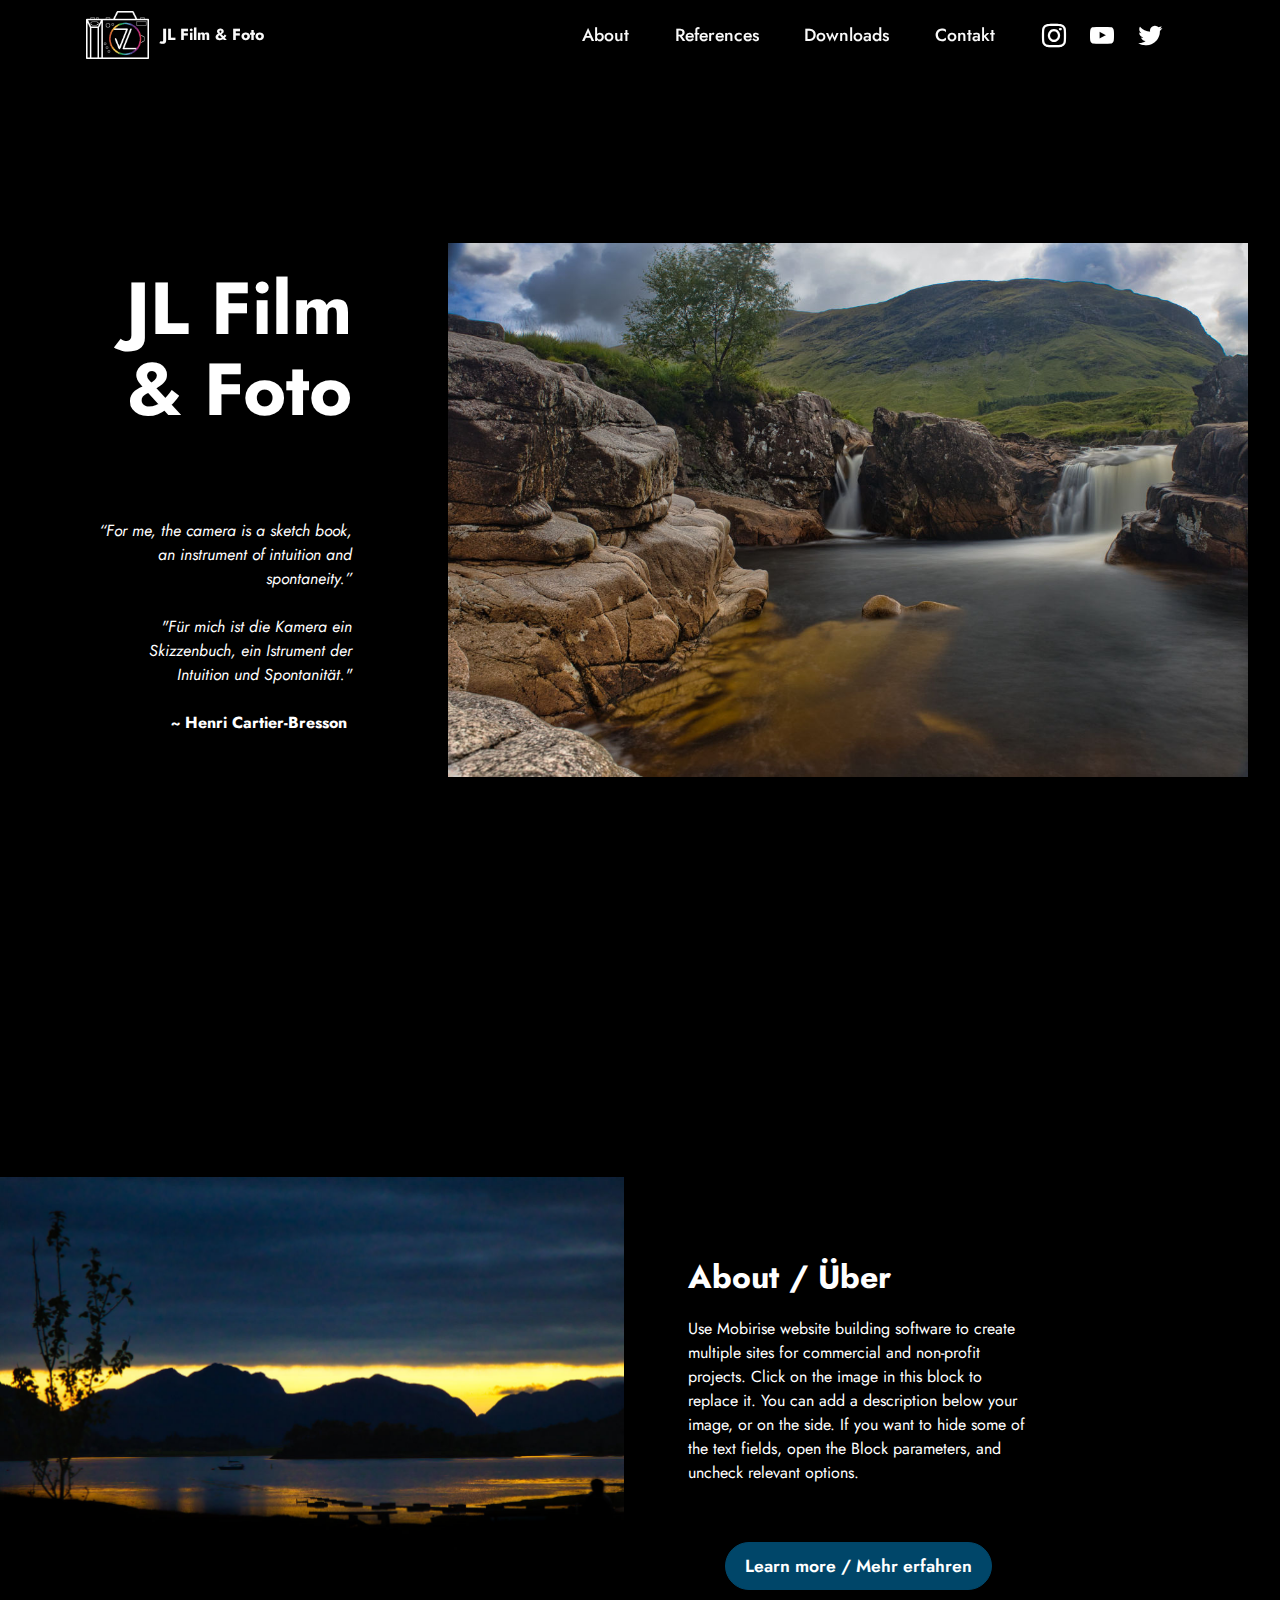
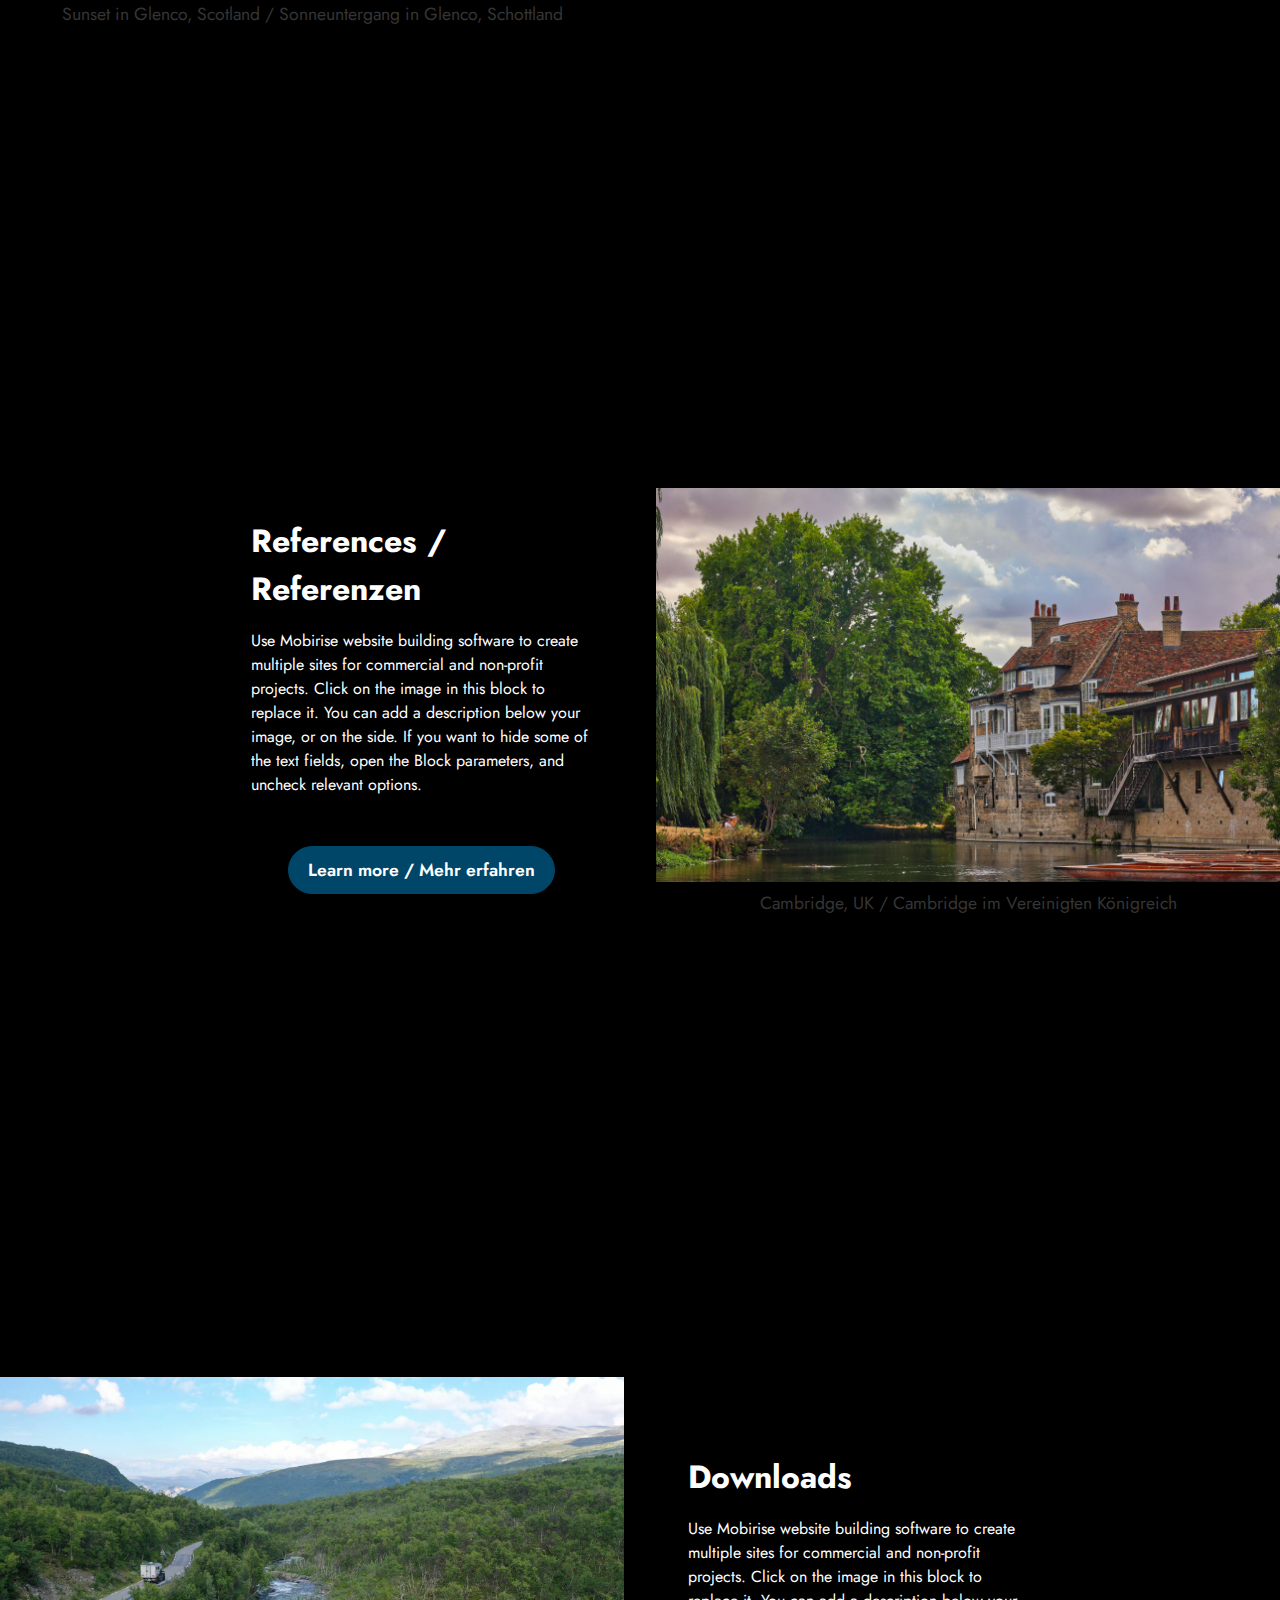
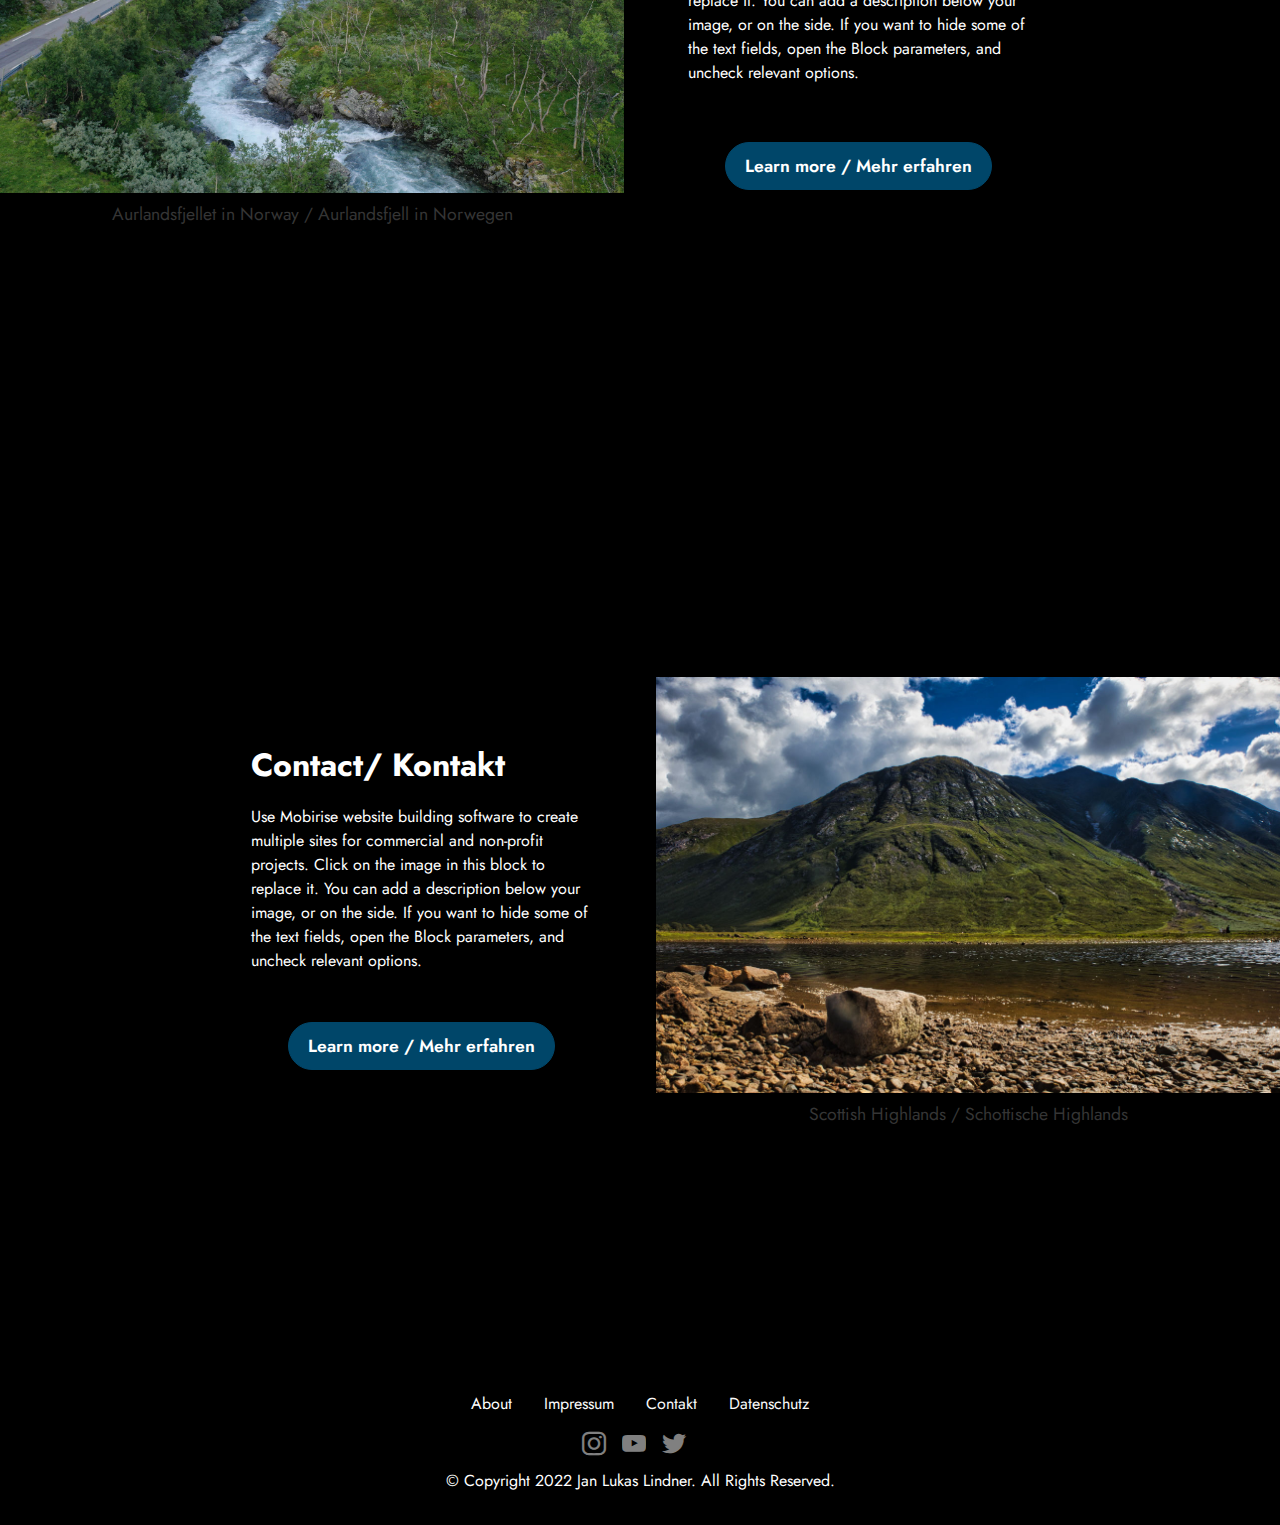
==== home.html @ a8e59659 "create github pages" ====
<!DOCTYPE html>
<html lang="de"   >
<head>
  
  <meta charset="UTF-8">
  <meta http-equiv="X-UA-Compatible" content="IE=edge">
  
  <meta name="twitter:card" content="summary_large_image"/>
  <meta name="twitter:image:src" content="">
  <meta property="og:image" content="">
  <meta name="twitter:title" content="Home">
  <meta name="viewport" content="width=device-width, initial-scale=1, minimum-scale=1">
  <link rel="shortcut icon" href="assets/images/logo-xxl-wei-auf-transparent-96x73.png" type="image/x-icon">
  <meta name="description" content="Ich bin ambitionierter Hobbyfotograf und -Filmemacher aus Pfullingen bei Stuttgart und stehe Ihnen für Ihre Feieren und Projekte gerne zur Verfügung.">
  
  
  <title>Home</title>
  <link rel="stylesheet" href="assets/bootstrap/css/bootstrap.min.css">
  <link rel="stylesheet" href="assets/bootstrap/css/bootstrap-grid.min.css">
  <link rel="stylesheet" href="assets/bootstrap/css/bootstrap-reboot.min.css">
  <link rel="stylesheet" href="assets/dropdown/css/style.css">
  <link rel="stylesheet" href="assets/socicon/css/styles.css">
  <link rel="stylesheet" href="assets/theme/css/style.css">
  <link rel="preload" href="https://fonts.googleapis.com/css?family=Jost:100,200,300,400,500,600,700,800,900,100i,200i,300i,400i,500i,600i,700i,800i,900i&display=swap" as="style" onload="this.onload=null;this.rel='stylesheet'">
  <noscript><link rel="stylesheet" href="https://fonts.googleapis.com/css?family=Jost:100,200,300,400,500,600,700,800,900,100i,200i,300i,400i,500i,600i,700i,800i,900i&display=swap"></noscript>
  <link rel="preload" as="style" href="assets/mobirise/css/mbr-additional.css"><link rel="stylesheet" href="assets/mobirise/css/mbr-additional.css" type="text/css">
  
  
  
  
</head>
<body>
  
  <section data-bs-version="5.1" class="menu menu2 cid-sZXMY19iew" once="menu" id="menu2-s">
    
    <nav class="navbar navbar-dropdown navbar-fixed-top navbar-expand-lg">
        <div class="container">
            <div class="navbar-brand">
                <span class="navbar-logo">
                    <a href="home.html">
                        <img src="assets/images/logo-xxl-wei-auf-transparent-96x73.png" alt="Mobirise Website Builder" style="height: 3rem;">
                    </a>
                </span>
                <span class="navbar-caption-wrap"><a class="navbar-caption text-white text-primary display-7" href="home.html">JL Film &amp; Foto</a></span>
            </div>
            <button class="navbar-toggler" type="button" data-toggle="collapse" data-bs-toggle="collapse" data-target="#navbarSupportedContent" data-bs-target="#navbarSupportedContent" aria-controls="navbarNavAltMarkup" aria-expanded="false" aria-label="Toggle navigation">
                <div class="hamburger">
                    <span></span>
                    <span></span>
                    <span></span>
                    <span></span>
                </div>
            </button>
            <div class="collapse navbar-collapse" id="navbarSupportedContent">
                <ul class="navbar-nav nav-dropdown nav-right" data-app-modern-menu="true"><li class="nav-item"><a class="nav-link link text-white text-primary display-4" href="page1.html">About</a></li>
                    <li class="nav-item"><a class="nav-link link text-white text-primary display-4" href="page5.html">References</a></li><li class="nav-item"><a class="nav-link link text-white text-primary display-4" href="page4.html">Downloads</a></li>
                    <li class="nav-item"><a class="nav-link link text-white text-primary display-4" href="page2.html">Contakt</a>
                    </li></ul>
                <div class="icons-menu">
                    <a class="iconfont-wrapper" href="https://www.instagram.com/jlfilmundfoto/" target="_blank">
                        <span class="p-2 mbr-iconfont socicon-instagram socicon"></span>
                    </a>
                    <a class="iconfont-wrapper" href="https://www.youtube.com/channel/UC4kNtRiuZdtUU26ieBD97bw" target="_blank">
                        <span class="p-2 mbr-iconfont socicon-youtube socicon"></span>
                    </a>
                    <a class="iconfont-wrapper" href="https://twitter.com/JLFilmFoto" target="_blank">
                        <span class="p-2 mbr-iconfont socicon-twitter socicon"></span>
                    </a>
                    
                </div>
                
            </div>
        </div>
    </nav>
</section>

<section data-bs-version="5.1" class="header14 cid-tnCuWPp7JV mbr-fullscreen" id="header14-1c">

    

    
    

    <div class="container-fluid">
        <div class="row justify-content-center align-items-center">
            <div class="col-12 col-md-8 image-wrapper">
                <img src="assets/images/l86a5103-ai-schottland-wasserfall-highlands-oase-berge-1256x837.jpg" alt="Mobirise Website Builder">
            </div>
            <div class="col-12 col-md">
                <div class="text-wrapper">
                    <h1 class="mbr-section-title mbr-fonts-style mb-3 display-1">
                        <strong>JL Film &amp; Foto</strong></h1>
                    <p class="mbr-text mbr-fonts-style display-7"><em><br></em><br><br><em>“For me, the camera is a sketch book, an instrument of intuition and spontaneity.”</em><em><br></em><br><em>"Für mich ist die Kamera ein Skizzenbuch, ein Istrument der Intuition und Spontanität."</em><br><em>
</em><br><strong>~ Henri Cartier-Bresson&nbsp;</strong><br></p>
                    
                </div>
            </div>
        </div>
    </div>
</section>

<section data-bs-version="5.1" class="image1 cid-tnCxYLovIH mbr-fullscreen" id="image1-1h">
    

    
    

    <div>
        <div class="row align-items-center">
            <div class="col-12 col-lg-6">
                <div class="image-wrapper">
                    <img src="assets/images/l86a4731-ai-schottland-see-sonnenuntergang-highlands-berge-1256x838.jpg" alt="Mobirise Website Builder">
                    <p class="mbr-description mbr-fonts-style pt-2 align-center display-4">Sunset in Glenco, Scotland / Sonneuntergang in Glenco, Schottland</p>
                </div>
            </div>
            <div class="col-12 col-lg-4">
                <div class="text-wrapper">
                    <h3 class="mbr-section-title mbr-fonts-style mb-3 display-5">
                        <strong>About / Über</strong></h3>
                    <p class="mbr-text mbr-fonts-style display-7">
                        Use Mobirise website building software to create multiple sites for commercial and non-profit projects. Click on the image in this block to replace it. You can add a description below your image, or on the side. If you want to hide some of the text fields, open the Block parameters, and uncheck relevant options.</p>
                </div>
                 <div class="mbr-section-btn align-center"><a class="btn btn-primary display-4" href="page1.html">Learn more / Mehr erfahren</a></div>
            </div>
        </div>
    </div>
</section>

<section data-bs-version="5.1" class="image2 cid-tnCwXZTd52 mbr-fullscreen" id="image2-1e">
    

    
    

    <div>
        <div class="row align-items-center">
            <div class="col-12 col-lg-6">
                <div class="image-wrapper">
                    <img src="assets/images/l86a4534-cambridge-fluss-boot-england-haus-fachwerk-park-1256x794.jpg" alt="Mobirise Website Builder">
                    <p class="mbr-description mbr-fonts-style mt-2 align-center display-4">
                        Cambridge, UK / Cambridge im Vereinigten Königreich</p>
                </div>
            </div>
            <div class="col-12 col-lg-4">
                <div class="text-wrapper">
                    <h3 class="mbr-section-title mbr-fonts-style mb-3 display-5">
                        <strong>References / Referenzen</strong></h3>
                    <p class="mbr-text mbr-fonts-style display-7">
                        Use Mobirise website building software to create multiple sites for commercial and non-profit projects. Click on the image in this block to replace it. You can add a description below your image, or on the side. If you want to hide some of the text fields, open the Block parameters, and uncheck relevant options.<br><br></p>
                <div class="mbr-section-btn align-center"><a class="btn btn-primary display-4" href="page5.html">Learn more / Mehr erfahren</a></div>
                </div>
            </div>
        </div>
    </div>
</section>

<section data-bs-version="5.1" class="image1 cid-tnDgYlVuoh mbr-fullscreen" id="image1-1k">
    

    
    

    <div>
        <div class="row align-items-center">
            <div class="col-12 col-lg-6">
                <div class="image-wrapper">
                    <img src="assets/images/norway-6180381-2000x1333.jpg" alt="Mobirise Website Builder">
                    <p class="mbr-description mbr-fonts-style pt-2 align-center display-4">
                    Aurlandsfjellet in Norway / Aurlandsfjell in Norwegen</p>
                </div>
            </div>
            <div class="col-12 col-lg-4">
                <div class="text-wrapper">
                    <h3 class="mbr-section-title mbr-fonts-style mb-3 display-5">
                        <strong>Downloads</strong></h3>
                    <p class="mbr-text mbr-fonts-style display-7">
                        Use Mobirise website building software to create multiple sites for commercial and non-profit projects. Click on the image in this block to replace it. You can add a description below your image, or on the side. If you want to hide some of the text fields, open the Block parameters, and uncheck relevant options.</p>
                </div>
                 <div class="mbr-section-btn align-center"><a class="btn btn-primary display-4" href="page4.html">Learn more / Mehr erfahren</a></div>
            </div>
        </div>
    </div>
</section>

<section data-bs-version="5.1" class="image2 cid-tnDgX3RCpC mbr-fullscreen" id="image2-1j">
    

    
    

    <div>
        <div class="row align-items-center">
            <div class="col-12 col-lg-6">
                <div class="image-wrapper">
                    <img src="assets/images/l86a5119-ai-schottland-see-strand-stein-berge-highlands-1256x837.jpg" alt="Mobirise Website Builder">
                    <p class="mbr-description mbr-fonts-style mt-2 align-center display-4">
                        Scottish Highlands / Schottische Highlands</p>
                </div>
            </div>
            <div class="col-12 col-lg-4">
                <div class="text-wrapper">
                    <h3 class="mbr-section-title mbr-fonts-style mb-3 display-5">
                        <strong>Contact/ Kontakt</strong></h3>
                    <p class="mbr-text mbr-fonts-style display-7">
                        Use Mobirise website building software to create multiple sites for commercial and non-profit projects. Click on the image in this block to replace it. You can add a description below your image, or on the side. If you want to hide some of the text fields, open the Block parameters, and uncheck relevant options.<br><br></p>
                <div class="mbr-section-btn align-center"><a class="btn btn-primary display-4" href="page2.html">Learn more / Mehr erfahren</a></div>
                </div>
            </div>
        </div>
    </div>
</section>

<section data-bs-version="5.1" class="footer3 cid-sZYKqFz1Zr" once="footers" id="footer3-o">

    

    

    <div class="container">
        <div class="media-container-row align-center mbr-white">
            <div class="row row-links">
                <ul class="foot-menu">
                    
                    
                    
                    
                    
                <li class="foot-menu-item mbr-fonts-style display-7">About</li><li class="foot-menu-item mbr-fonts-style display-7"><a class="text-white text-primary" href="page3.html" target="_blank">Impressum</a></li><li class="foot-menu-item mbr-fonts-style display-7"><a class="text-white text-primary" href="page2.html">Contakt</a></li><li class="foot-menu-item mbr-fonts-style display-7"><a href="page6.html" class="text-white text-primary" target="_blank">Datenschutz</a></li></ul>
            </div>
            <div class="row social-row">
                <div class="social-list align-right pb-2">
                    
                    
                    
                    
                    
                    
                <div class="soc-item">
                        <a href="https://www.instagram.com/jlfilmundfoto/" target="_blank">
                            <span class="mbr-iconfont mbr-iconfont-social socicon-instagram socicon"></span>
                        </a>
                    </div><div class="soc-item">
                        <a href="https://www.youtube.com/channel/UC4kNtRiuZdtUU26ieBD97bw" target="_blank">
                            <span class="mbr-iconfont mbr-iconfont-social socicon-youtube socicon"></span>
                        </a>
                    </div><div class="soc-item">
                        <a href="https://twitter.com/JLFilmFoto" target="_blank">
                            <span class="mbr-iconfont mbr-iconfont-social socicon-twitter socicon"></span>
                        </a>
                    </div></div>
            </div>
            <div class="row row-copirayt">
                <p class="mbr-text mb-0 mbr-fonts-style mbr-white align-center display-7">
                    © Copyright 2022 Jan Lukas Lindner. All Rights Reserved.
                </p>
            </div>
        </div>
    </div>
</section><section><a href="https://mobiri.se"></a><a href="https://mobiri.se"></a></section><script src="assets/bootstrap/js/bootstrap.bundle.min.js"></script>  <script src="assets/smoothscroll/smooth-scroll.js"></script>  <script src="assets/ytplayer/index.js"></script>  <script src="assets/dropdown/js/navbar-dropdown.js"></script>  <script src="assets/theme/js/script.js"></script>  
  
  
</body>
</html>
---- assets/dropdown/css/style.css ----
.navbar-dropdown {
  left: 0;
  padding: 0;
  position: absolute;
  right: 0;
  top: 0;
  transition: all 0.45s ease;
  z-index: 1030;
  background: #282828; }
  .navbar-dropdown .navbar-logo {
    margin-right: 0.8rem;
    transition: margin 0.3s ease-in-out;
    vertical-align: middle; }
    .navbar-dropdown .navbar-logo img {
      height: 3.125rem;
      transition: all 0.3s ease-in-out; }
    .navbar-dropdown .navbar-logo.mbr-iconfont {
      font-size: 3.125rem;
      line-height: 3.125rem; }
  .navbar-dropdown .navbar-caption {
    font-weight: 700;
    white-space: normal;
    vertical-align: -4px;
    line-height: 3.125rem !important; }
    .navbar-dropdown .navbar-caption, .navbar-dropdown .navbar-caption:hover {
      color: inherit;
      text-decoration: none; }
  .navbar-dropdown .mbr-iconfont + .navbar-caption {
    vertical-align: -1px; }
  .navbar-dropdown.navbar-fixed-top {
    position: fixed; }
  .navbar-dropdown .navbar-brand span {
    vertical-align: -4px; }
  .navbar-dropdown.bg-color.transparent {
    background: none; }
  .navbar-dropdown.navbar-short .navbar-brand {
    padding: 0.625rem 0; }
    .navbar-dropdown.navbar-short .navbar-brand span {
      vertical-align: -1px; }
  .navbar-dropdown.navbar-short .navbar-caption {
    line-height: 2.375rem !important;
    vertical-align: -2px; }
  .navbar-dropdown.navbar-short .navbar-logo {
    margin-right: 0.5rem; }
    .navbar-dropdown.navbar-short .navbar-logo img {
      height: 2.375rem; }
    .navbar-dropdown.navbar-short .navbar-logo.mbr-iconfont {
      font-size: 2.375rem;
      line-height: 2.375rem; }
  .navbar-dropdown.navbar-short .mbr-table-cell {
    height: 3.625rem; }
  .navbar-dropdown .navbar-close {
    left: 0.6875rem;
    position: fixed;
    top: 0.75rem;
    z-index: 1000; }
  .navbar-dropdown .hamburger-icon {
    content: "";
    display: inline-block;
    vertical-align: middle;
    width: 16px;
    -webkit-box-shadow: 0 -6px 0 1px #282828,0 0 0 1px #282828,0 6px 0 1px #282828;
    -moz-box-shadow: 0 -6px 0 1px #282828,0 0 0 1px #282828,0 6px 0 1px #282828;
    box-shadow: 0 -6px 0 1px #282828,0 0 0 1px #282828,0 6px 0 1px #282828; }

.dropdown-menu .dropdown-toggle[data-toggle="dropdown-submenu"]::after {
  border-bottom: 0.35em solid transparent;
  border-left: 0.35em solid;
  border-right: 0;
  border-top: 0.35em solid transparent;
  margin-left: 0.3rem; }

.dropdown-menu .dropdown-item:focus {
  outline: 0; }

.nav-dropdown {
  font-size: 0.75rem;
  font-weight: 500;
  height: auto !important; }
  .nav-dropdown .nav-btn {
    padding-left: 1rem; }
  .nav-dropdown .link {
    margin: .667em 1.667em;
    font-weight: 500;
    padding: 0;
    transition: color .2s ease-in-out; }
    .nav-dropdown .link.dropdown-toggle {
      margin-right: 2.583em; }
      .nav-dropdown .link.dropdown-toggle::after {
        margin-left: .25rem;
        border-top: 0.35em solid;
        border-right: 0.35em solid transparent;
        border-left: 0.35em solid transparent;
        border-bottom: 0; }
      .nav-dropdown .link.dropdown-toggle[aria-expanded="true"] {
        margin: 0;
        padding: 0.667em 3.263em  0.667em 1.667em; }
  .nav-dropdown .link::after,
  .nav-dropdown .dropdown-item::after {
    color: inherit; }
  .nav-dropdown .btn {
    font-size: 0.75rem;
    font-weight: 700;
    letter-spacing: 0;
    margin-bottom: 0;
    padding-left: 1.25rem;
    padding-right: 1.25rem; }
  .nav-dropdown .dropdown-menu {
    border-radius: 0;
    border: 0;
    left: 0;
    margin: 0;
    padding-bottom: 1.25rem;
    padding-top: 1.25rem;
    position: relative; }
  .nav-dropdown .dropdown-submenu {
    margin-left: 0.125rem;
    top: 0; }
  .nav-dropdown .dropdown-item {
    font-weight: 500;
    line-height: 2;
    padding: 0.3846em 4.615em 0.3846em 1.5385em;
    position: relative;
    transition: color .2s ease-in-out, background-color .2s ease-in-out; }
    .nav-dropdown .dropdown-item::after {
      margin-top: -0.3077em;
      position: absolute;
      right: 1.1538em;
      top: 50%; }
    .nav-dropdown .dropdown-item:focus, .nav-dropdown .dropdown-item:hover {
      background: none; }

@media (max-width: 767px) {
  .nav-dropdown.navbar-toggleable-sm {
    bottom: 0;
    display: none;
    left: 0;
    overflow-x: hidden;
    position: fixed;
    top: 0;
    transform: translateX(-100%);
    -ms-transform: translateX(-100%);
    -webkit-transform: translateX(-100%);
    width: 18.75rem;
    z-index: 999; } }
.nav-dropdown.navbar-toggleable-xl {
  bottom: 0;
  display: none;
  left: 0;
  overflow-x: hidden;
  position: fixed;
  top: 0;
  transform: translateX(-100%);
  -ms-transform: translateX(-100%);
  -webkit-transform: translateX(-100%);
  width: 18.75rem;
  z-index: 999; }

.nav-dropdown-sm {
  display: block !important;
  overflow-x: hidden;
  overflow: auto;
  padding-top: 3.875rem; }
  .nav-dropdown-sm::after {
    content: "";
    display: block;
    height: 3rem;
    width: 100%; }
  .nav-dropdown-sm.collapse.in ~ .navbar-close {
    display: block !important; }
  .nav-dropdown-sm.collapsing, .nav-dropdown-sm.collapse.in {
    transform: translateX(0);
    -ms-transform: translateX(0);
    -webkit-transform: translateX(0);
    transition: all 0.25s ease-out;
    -webkit-transition: all 0.25s ease-out;
    background: #282828; }
  .nav-dropdown-sm.collapsing[aria-expanded="false"] {
    transform: translateX(-100%);
    -ms-transform: translateX(-100%);
    -webkit-transform: translateX(-100%); }
  .nav-dropdown-sm .nav-item {
    display: block;
    margin-left: 0 !important;
    padding-left: 0; }
  .nav-dropdown-sm .link,
  .nav-dropdown-sm .dropdown-item {
    border-top: 1px dotted rgba(255, 255, 255, 0.1);
    font-size: 0.8125rem;
    line-height: 1.6;
    margin: 0 !important;
    padding: 0.875rem 2.4rem 0.875rem 1.5625rem !important;
    position: relative;
    white-space: normal; }
    .nav-dropdown-sm .link:focus, .nav-dropdown-sm .link:hover,
    .nav-dropdown-sm .dropdown-item:focus,
    .nav-dropdown-sm .dropdown-item:hover {
      background: rgba(0, 0, 0, 0.2) !important;
      color: #c0a375; }
  .nav-dropdown-sm .nav-btn {
    position: relative;
    padding: 1.5625rem 1.5625rem 0 1.5625rem; }
    .nav-dropdown-sm .nav-btn::before {
      border-top: 1px dotted rgba(255, 255, 255, 0.1);
      content: "";
      left: 0;
      position: absolute;
      top: 0;
      width: 100%; }
    .nav-dropdown-sm .nav-btn + .nav-btn {
      padding-top: 0.625rem; }
      .nav-dropdown-sm .nav-btn + .nav-btn::before {
        display: none; }
  .nav-dropdown-sm .btn {
    padding: 0.625rem 0; }
  .nav-dropdown-sm .dropdown-toggle[data-toggle="dropdown-submenu"]::after {
    margin-left: .25rem;
    border-top: 0.35em solid;
    border-right: 0.35em solid transparent;
    border-left: 0.35em solid transparent;
    border-bottom: 0; }
  .nav-dropdown-sm .dropdown-toggle[data-toggle="dropdown-submenu"][aria-expanded="true"]::after {
    border-top: 0;
    border-right: 0.35em solid transparent;
    border-left: 0.35em solid transparent;
    border-bottom: 0.35em solid; }
  .nav-dropdown-sm .dropdown-menu {
    margin: 0;
    padding: 0;
    position: relative;
    top: 0;
    left: 0;
    width: 100%;
    border: 0;
    float: none;
    border-radius: 0;
    background: none; }
  .nav-dropdown-sm .dropdown-submenu {
    left: 100%;
    margin-left: 0.125rem;
    margin-top: -1.25rem;
    top: 0; }

.navbar-toggleable-sm .nav-dropdown .dropdown-menu {
  position: absolute; }

.navbar-toggleable-sm .nav-dropdown .dropdown-submenu {
  left: 100%;
  margin-left: 0.125rem;
  margin-top: -1.25rem;
  top: 0; }

.navbar-toggleable-sm.opened .nav-dropdown .dropdown-menu {
  position: relative; }

.navbar-toggleable-sm.opened .nav-dropdown .dropdown-submenu {
  left: 0;
  margin-left: 00rem;
  margin-top: 0rem;
  top: 0; }

.is-builder .nav-dropdown.collapsing {
  transition: none !important; }
---- assets/socicon/css/styles.css ----
@charset "UTF-8";

@font-face {
  font-family: 'Socicon';
  src:  url('../fonts/socicon.eot');
  src:  url('../fonts/socicon.eot?#iefix') format('embedded-opentype'),
    url('../fonts/socicon.woff2') format('woff2'),
    url('../fonts/socicon.ttf') format('truetype'),
    url('../fonts/socicon.woff') format('woff'),
    url('../fonts/socicon.svg#socicon') format('svg');
  font-weight: normal;
  font-style: normal;
  font-display: swap;
}

[data-icon]:before {
  font-family: "socicon" !important;
  content: attr(data-icon);
  font-style: normal !important;
  font-weight: normal !important;
  font-variant: normal !important;
  text-transform: none !important;
  speak: none;
  line-height: 1;
  -webkit-font-smoothing: antialiased;
  -moz-osx-font-smoothing: grayscale;
}

[class^="socicon-"], [class*=" socicon-"] {
  /* use !important to prevent issues with browser extensions that change fonts */
  font-family: 'Socicon' !important;
  speak: none;
  font-style: normal;
  font-weight: normal;
  font-variant: normal;
  text-transform: none;
  line-height: 1;

  /* Better Font Rendering =========== */
  -webkit-font-smoothing: antialiased;
  -moz-osx-font-smoothing: grayscale;
}

.socicon-eitaa:before {
  content: "\e97c";
}
.socicon-soroush:before {
  content: "\e97d";
}
.socicon-bale:before {
  content: "\e97e";
}
.socicon-zazzle:before {
  content: "\e97b";
}
.socicon-society6:before {
  content: "\e97a";
}
.socicon-redbubble:before {
  content: "\e979";
}
.socicon-avvo:before {
  content: "\e978";
}
.socicon-stitcher:before {
  content: "\e977";
}
.socicon-googlehangouts:before {
  content: "\e974";
}
.socicon-dlive:before {
  content: "\e975";
}
.socicon-vsco:before {
  content: "\e976";
}
.socicon-flipboard:before {
  content: "\e973";
}
.socicon-ubuntu:before {
  content: "\e958";
}
.socicon-artstation:before {
  content: "\e959";
}
.socicon-invision:before {
  content: "\e95a";
}
.socicon-torial:before {
  content: "\e95b";
}
.socicon-collectorz:before {
  content: "\e95c";
}
.socicon-seenthis:before {
  content: "\e95d";
}
.socicon-googleplaymusic:before {
  content: "\e95e";
}
.socicon-debian:before {
  content: "\e95f";
}
.socicon-filmfreeway:before {
  content: "\e960";
}
.socicon-gnome:before {
  content: "\e961";
}
.socicon-itchio:before {
  content: "\e962";
}
.socicon-jamendo:before {
  content: "\e963";
}
.socicon-mix:before {
  content: "\e964";
}
.socicon-sharepoint:before {
  content: "\e965";
}
.socicon-tinder:before {
  content: "\e966";
}
.socicon-windguru:before {
  content: "\e967";
}
.socicon-cdbaby:before {
  content: "\e968";
}
.socicon-elementaryos:before {
  content: "\e969";
}
.socicon-stage32:before {
  content: "\e96a";
}
.socicon-tiktok:before {
  content: "\e96b";
}
.socicon-gitter:before {
  content: "\e96c";
}
.socicon-letterboxd:before {
  content: "\e96d";
}
.socicon-threema:before {
  content: "\e96e";
}
.socicon-splice:before {
  content: "\e96f";
}
.socicon-metapop:before {
  content: "\e970";
}
.socicon-naver:before {
  content: "\e971";
}
.socicon-remote:before {
  content: "\e972";
}
.socicon-internet:before {
  content: "\e957";
}
.socicon-moddb:before {
  content: "\e94b";
}
.socicon-indiedb:before {
  content: "\e94c";
}
.socicon-traxsource:before {
  content: "\e94d";
}
.socicon-gamefor:before {
  content: "\e94e";
}
.socicon-pixiv:before {
  content: "\e94f";
}
.socicon-myanimelist:before {
  content: "\e950";
}
.socicon-blackberry:before {
  content: "\e951";
}
.socicon-wickr:before {
  content: "\e952";
}
.socicon-spip:before {
  content: "\e953";
}
.socicon-napster:before {
  content: "\e954";
}
.socicon-beatport:before {
  content: "\e955";
}
.socicon-hackerone:before {
  content: "\e956";
}
.socicon-hackernews:before {
  content: "\e946";
}
.socicon-smashwords:before {
  content: "\e947";
}
.socicon-kobo:before {
  content: "\e948";
}
.socicon-bookbub:before {
  content: "\e949";
}
.socicon-mailru:before {
  content: "\e94a";
}
.socicon-gitlab:before {
  content: "\e945";
}
.socicon-instructables:before {
  content: "\e944";
}
.socicon-portfolio:before {
  content: "\e943";
}
.socicon-codered:before {
  content: "\e940";
}
.socicon-origin:before {
  content: "\e941";
}
.socicon-nextdoor:before {
  content: "\e942";
}
.socicon-udemy:before {
  content: "\e93f";
}
.socicon-livemaster:before {
  content: "\e93e";
}
.socicon-crunchbase:before {
  content: "\e93b";
}
.socicon-homefy:before {
  content: "\e93c";
}
.socicon-calendly:before {
  content: "\e93d";
}
.socicon-realtor:before {
  content: "\e90f";
}
.socicon-tidal:before {
  content: "\e910";
}
.socicon-qobuz:before {
  content: "\e911";
}
.socicon-natgeo:before {
  content: "\e912";
}
.socicon-mastodon:before {
  content: "\e913";
}
.socicon-unsplash:before {
  content: "\e914";
}
.socicon-homeadvisor:before {
  content: "\e915";
}
.socicon-angieslist:before {
  content: "\e916";
}
.socicon-codepen:before {
  content: "\e917";
}
.socicon-slack:before {
  content: "\e918";
}
.socicon-openaigym:before {
  content: "\e919";
}
.socicon-logmein:before {
  content: "\e91a";
}
.socicon-fiverr:before {
  content: "\e91b";
}
.socicon-gotomeeting:before {
  content: "\e91c";
}
.socicon-aliexpress:before {
  content: "\e91d";
}
.socicon-guru:before {
  content: "\e91e";
}
.socicon-appstore:before {
  content: "\e91f";
}
.socicon-homes:before {
  content: "\e920";
}
.socicon-zoom:before {
  content: "\e921";
}
.socicon-alibaba:before {
  content: "\e922";
}
.socicon-craigslist:before {
  content: "\e923";
}
.socicon-wix:before {
  content: "\e924";
}
.socicon-redfin:before {
  content: "\e925";
}
.socicon-googlecalendar:before {
  content: "\e926";
}
.socicon-shopify:before {
  content: "\e927";
}
.socicon-freelancer:before {
  content: "\e928";
}
.socicon-seedrs:before {
  content: "\e929";
}
.socicon-bing:before {
  content: "\e92a";
}
.socicon-doodle:before {
  content: "\e92b";
}
.socicon-bonanza:before {
  content: "\e92c";
}
.socicon-squarespace:before {
  content: "\e92d";
}
.socicon-toptal:before {
  content: "\e92e";
}
.socicon-gust:before {
  content: "\e92f";
}
.socicon-ask:before {
  content: "\e930";
}
.socicon-trulia:before {
  content: "\e931";
}
.socicon-loomly:before {
  content: "\e932";
}
.socicon-ghost:before {
  content: "\e933";
}
.socicon-upwork:before {
  content: "\e934";
}
.socicon-fundable:before {
  content: "\e935";
}
.socicon-booking:before {
  content: "\e936";
}
.socicon-googlemaps:before {
  content: "\e937";
}
.socicon-zillow:before {
  content: "\e938";
}
.socicon-niconico:before {
  content: "\e939";
}
.socicon-toneden:before {
  content: "\e93a";
}
.socicon-augment:before {
  content: "\e908";
}
.socicon-bitbucket:before {
  content: "\e909";
}
.socicon-fyuse:before {
  content: "\e90a";
}
.socicon-yt-gaming:before {
  content: "\e90b";
}
.socicon-sketchfab:before {
  content: "\e90c";
}
.socicon-mobcrush:before {
  content: "\e90d";
}
.socicon-microsoft:before {
  content: "\e90e";
}
.socicon-pandora:before {
  content: "\e907";
}
.socicon-messenger:before {
  content: "\e906";
}
.socicon-gamewisp:before {
  content: "\e905";
}
.socicon-bloglovin:before {
  content: "\e904";
}
.socicon-tunein:before {
  content: "\e903";
}
.socicon-gamejolt:before {
  content: "\e901";
}
.socicon-trello:before {
  content: "\e902";
}
.socicon-spreadshirt:before {
  content: "\e900";
}
.socicon-500px:before {
  content: "\e000";
}
.socicon-8tracks:before {
  content: "\e001";
}
.socicon-airbnb:before {
  content: "\e002";
}
.socicon-alliance:before {
  content: "\e003";
}
.socicon-amazon:before {
  content: "\e004";
}
.socicon-amplement:before {
  content: "\e005";
}
.socicon-android:before {
  content: "\e006";
}
.socicon-angellist:before {
  content: "\e007";
}
.socicon-apple:before {
  content: "\e008";
}
.socicon-appnet:before {
  content: "\e009";
}
.socicon-baidu:before {
  content: "\e00a";
}
.socicon-bandcamp:before {
  content: "\e00b";
}
.socicon-battlenet:before {
  content: "\e00c";
}
.socicon-mixer:before {
  content: "\e00d";
}
.socicon-bebee:before {
  content: "\e00e";
}
.socicon-bebo:before {
  content: "\e00f";
}
.socicon-behance:before {
  content: "\e010";
}
.socicon-blizzard:before {
  content: "\e011";
}
.socicon-blogger:before {
  content: "\e012";
}
.socicon-buffer:before {
  content: "\e013";
}
.socicon-chrome:before {
  content: "\e014";
}
.socicon-coderwall:before {
  content: "\e015";
}
.socicon-curse:before {
  content: "\e016";
}
.socicon-dailymotion:before {
  content: "\e017";
}
.socicon-deezer:before {
  content: "\e018";
}
.socicon-delicious:before {
  content: "\e019";
}
.socicon-deviantart:before {
  content: "\e01a";
}
.socicon-diablo:before {
  content: "\e01b";
}
.socicon-digg:before {
  content: "\e01c";
}
.socicon-discord:before {
  content: "\e01d";
}
.socicon-disqus:before {
  content: "\e01e";
}
.socicon-douban:before {
  content: "\e01f";
}
.socicon-draugiem:before {
  content: "\e020";
}
.socicon-dribbble:before {
  content: "\e021";
}
.socicon-drupal:before {
  content: "\e022";
}
.socicon-ebay:before {
  content: "\e023";
}
.socicon-ello:before {
  content: "\e024";
}
.socicon-endomodo:before {
  content: "\e025";
}
.socicon-envato:before {
  content: "\e026";
}
.socicon-etsy:before {
  content: "\e027";
}
.socicon-facebook:before {
  content: "\e028";
}
.socicon-feedburner:before {
  content: "\e029";
}
.socicon-filmweb:before {
  content: "\e02a";
}
.socicon-firefox:before {
  content: "\e02b";
}
.socicon-flattr:before {
  content: "\e02c";
}
.socicon-flickr:before {
  content: "\e02d";
}
.socicon-formulr:before {
  content: "\e02e";
}
.socicon-forrst:before {
  content: "\e02f";
}
.socicon-foursquare:before {
  content: "\e030";
}
.socicon-friendfeed:before {
  content: "\e031";
}
.socicon-github:before {
  content: "\e032";
}
.socicon-goodreads:before {
  content: "\e033";
}
.socicon-google:before {
  content: "\e034";
}
.socicon-googlescholar:before {
  content: "\e035";
}
.socicon-googlegroups:before {
  content: "\e036";
}
.socicon-googlephotos:before {
  content: "\e037";
}
.socicon-googleplus:before {
  content: "\e038";
}
.socicon-grooveshark:before {
  content: "\e039";
}
.socicon-hackerrank:before {
  content: "\e03a";
}
.socicon-hearthstone:before {
  content: "\e03b";
}
.socicon-hellocoton:before {
  content: "\e03c";
}
.socicon-heroes:before {
  content: "\e03d";
}
.socicon-smashcast:before {
  content: "\e03e";
}
.socicon-horde:before {
  content: "\e03f";
}
.socicon-houzz:before {
  content: "\e040";
}
.socicon-icq:before {
  content: "\e041";
}
.socicon-identica:before {
  content: "\e042";
}
.socicon-imdb:before {
  content: "\e043";
}
.socicon-instagram:before {
  content: "\e044";
}
.socicon-issuu:before {
  content: "\e045";
}
.socicon-istock:before {
  content: "\e046";
}
.socicon-itunes:before {
  content: "\e047";
}
.socicon-keybase:before {
  content: "\e048";
}
.socicon-lanyrd:before {
  content: "\e049";
}
.socicon-lastfm:before {
  content: "\e04a";
}
.socicon-line:before {
  content: "\e04b";
}
.socicon-linkedin:before {
  content: "\e04c";
}
.socicon-livejournal:before {
  content: "\e04d";
}
.socicon-lyft:before {
  content: "\e04e";
}
.socicon-macos:before {
  content: "\e04f";
}
.socicon-mail:before {
  content: "\e050";
}
.socicon-medium:before {
  content: "\e051";
}
.socicon-meetup:before {
  content: "\e052";
}
.socicon-mixcloud:before {
  content: "\e053";
}
.socicon-modelmayhem:before {
  content: "\e054";
}
.socicon-mumble:before {
  content: "\e055";
}
.socicon-myspace:before {
  content: "\e056";
}
.socicon-newsvine:before {
  content: "\e057";
}
.socicon-nintendo:before {
  content: "\e058";
}
.socicon-npm:before {
  content: "\e059";
}
.socicon-odnoklassniki:before {
  content: "\e05a";
}
.socicon-openid:before {
  content: "\e05b";
}
.socicon-opera:before {
  content: "\e05c";
}
.socicon-outlook:before {
  content: "\e05d";
}
.socicon-overwatch:before {
  content: "\e05e";
}
.socicon-patreon:before {
  content: "\e05f";
}
.socicon-paypal:before {
  content: "\e060";
}
.socicon-periscope:before {
  content: "\e061";
}
.socicon-persona:before {
  content: "\e062";
}
.socicon-pinterest:before {
  content: "\e063";
}
.socicon-play:before {
  content: "\e064";
}
.socicon-player:before {
  content: "\e065";
}
.socicon-playstation:before {
  content: "\e066";
}
.socicon-pocket:before {
  content: "\e067";
}
.socicon-qq:before {
  content: "\e068";
}
.socicon-quora:before {
  content: "\e069";
}
.socicon-raidcall:before {
  content: "\e06a";
}
.socicon-ravelry:before {
  content: "\e06b";
}
.socicon-reddit:before {
  content: "\e06c";
}
.socicon-renren:before {
  content: "\e06d";
}
.socicon-researchgate:before {
  content: "\e06e";
}
.socicon-residentadvisor:before {
  content: "\e06f";
}
.socicon-reverbnation:before {
  content: "\e070";
}
.socicon-rss:before {
  content: "\e071";
}
.socicon-sharethis:before {
  content: "\e072";
}
.socicon-skype:before {
  content: "\e073";
}
.socicon-slideshare:before {
  content: "\e074";
}
.socicon-smugmug:before {
  content: "\e075";
}
.socicon-snapchat:before {
  content: "\e076";
}
.socicon-songkick:before {
  content: "\e077";
}
.socicon-soundcloud:before {
  content: "\e078";
}
.socicon-spotify:before {
  content: "\e079";
}
.socicon-stackexchange:before {
  content: "\e07a";
}
.socicon-stackoverflow:before {
  content: "\e07b";
}
.socicon-starcraft:before {
  content: "\e07c";
}
.socicon-stayfriends:before {
  content: "\e07d";
}
.socicon-steam:before {
  content: "\e07e";
}
.socicon-storehouse:before {
  content: "\e07f";
}
.socicon-strava:before {
  content: "\e080";
}
.socicon-streamjar:before {
  content: "\e081";
}
.socicon-stumbleupon:before {
  content: "\e082";
}
.socicon-swarm:before {
  content: "\e083";
}
.socicon-teamspeak:before {
  content: "\e084";
}
.socicon-teamviewer:before {
  content: "\e085";
}
.socicon-technorati:before {
  content: "\e086";
}
.socicon-telegram:before {
  content: "\e087";
}
.socicon-tripadvisor:before {
  content: "\e088";
}
.socicon-tripit:before {
  content: "\e089";
}
.socicon-triplej:before {
  content: "\e08a";
}
.socicon-tumblr:before {
  content: "\e08b";
}
.socicon-twitch:before {
  content: "\e08c";
}
.socicon-twitter:before {
  content: "\e08d";
}
.socicon-uber:before {
  content: "\e08e";
}
.socicon-ventrilo:before {
  content: "\e08f";
}
.socicon-viadeo:before {
  content: "\e090";
}
.socicon-viber:before {
  content: "\e091";
}
.socicon-viewbug:before {
  content: "\e092";
}
.socicon-vimeo:before {
  content: "\e093";
}
.socicon-vine:before {
  content: "\e094";
}
.socicon-vkontakte:before {
  content: "\e095";
}
.socicon-warcraft:before {
  content: "\e096";
}
.socicon-wechat:before {
  content: "\e097";
}
.socicon-weibo:before {
  content: "\e098";
}
.socicon-whatsapp:before {
  content: "\e099";
}
.socicon-wikipedia:before {
  content: "\e09a";
}
.socicon-windows:before {
  content: "\e09b";
}
.socicon-wordpress:before {
  content: "\e09c";
}
.socicon-wykop:before {
  content: "\e09d";
}
.socicon-xbox:before {
  content: "\e09e";
}
.socicon-xing:before {
  content: "\e09f";
}
.socicon-yahoo:before {
  content: "\e0a0";
}
.socicon-yammer:before {
  content: "\e0a1";
}
.socicon-yandex:before {
  content: "\e0a2";
}
.socicon-yelp:before {
  content: "\e0a3";
}
.socicon-younow:before {
  content: "\e0a4";
}
.socicon-youtube:before {
  content: "\e0a5";
}
.socicon-zapier:before {
  content: "\e0a6";
}
.socicon-zerply:before {
  content: "\e0a7";
}
.socicon-zomato:before {
  content: "\e0a8";
}
.socicon-zynga:before {
  content: "\e0a9";
}
---- assets/theme/css/style.css ----
@charset "UTF-8";
section {
  background-color: #ffffff;
}

body {
  font-style: normal;
  line-height: 1.5;
  font-weight: 400;
  color: #232323;
  position: relative;
}

button {
  background-color: transparent;
  border-color: transparent;
}

section,
.container,
.container-fluid {
  position: relative;
  word-wrap: break-word;
}

a.mbr-iconfont:hover {
  text-decoration: none;
}

.article .lead p,
.article .lead ul,
.article .lead ol,
.article .lead pre,
.article .lead blockquote {
  margin-bottom: 0;
}

a {
  font-style: normal;
  font-weight: 400;
  cursor: pointer;
}
a, a:hover {
  text-decoration: none;
}

.mbr-section-title {
  font-style: normal;
  line-height: 1.3;
}

.mbr-section-subtitle {
  line-height: 1.3;
}

.mbr-text {
  font-style: normal;
  line-height: 1.7;
}

h1,
h2,
h3,
h4,
h5,
h6,
.display-1,
.display-2,
.display-4,
.display-5,
.display-7,
span,
p,
a {
  line-height: 1;
  word-break: break-word;
  word-wrap: break-word;
  font-weight: 400;
}

b,
strong {
  font-weight: bold;
}

input:-webkit-autofill, input:-webkit-autofill:hover, input:-webkit-autofill:focus, input:-webkit-autofill:active {
  transition-delay: 9999s;
  -webkit-transition-property: background-color, color;
  transition-property: background-color, color;
}

textarea[type=hidden] {
  display: none;
}

section {
  background-position: 50% 50%;
  background-repeat: no-repeat;
  background-size: cover;
}
section .mbr-background-video,
section .mbr-background-video-preview {
  position: absolute;
  bottom: 0;
  left: 0;
  right: 0;
  top: 0;
}

.hidden {
  visibility: hidden;
}

.mbr-z-index20 {
  z-index: 20;
}

/*! Base colors */
.mbr-white {
  color: #ffffff;
}

.mbr-black {
  color: #111111;
}

.mbr-bg-white {
  background-color: #ffffff;
}

.mbr-bg-black {
  background-color: #000000;
}

/*! Text-aligns */
.align-left {
  text-align: left;
}

.align-center {
  text-align: center;
}

.align-right {
  text-align: right;
}

/*! Font-weight  */
.mbr-light {
  font-weight: 300;
}

.mbr-regular {
  font-weight: 400;
}

.mbr-semibold {
  font-weight: 500;
}

.mbr-bold {
  font-weight: 700;
}

/*! Media  */
.media-content {
  flex-basis: 100%;
}

.media-container-row {
  display: flex;
  flex-direction: row;
  flex-wrap: wrap;
  justify-content: center;
  align-content: center;
  align-items: start;
}
.media-container-row .media-size-item {
  width: 400px;
}

.media-container-column {
  display: flex;
  flex-direction: column;
  flex-wrap: wrap;
  justify-content: center;
  align-content: center;
  align-items: stretch;
}
.media-container-column > * {
  width: 100%;
}

@media (min-width: 992px) {
  .media-container-row {
    flex-wrap: nowrap;
  }
}
figure {
  margin-bottom: 0;
  overflow: hidden;
}

figure[mbr-media-size] {
  transition: width 0.1s;
}

img,
iframe {
  display: block;
  width: 100%;
}

.card {
  background-color: transparent;
  border: none;
}

.card-box {
  width: 100%;
}

.card-img {
  text-align: center;
  flex-shrink: 0;
  -webkit-flex-shrink: 0;
}

.media {
  max-width: 100%;
  margin: 0 auto;
}

.mbr-figure {
  align-self: center;
}

.media-container > div {
  max-width: 100%;
}

.mbr-figure img,
.card-img img {
  width: 100%;
}

@media (max-width: 991px) {
  .media-size-item {
    width: auto !important;
  }

  .media {
    width: auto;
  }

  .mbr-figure {
    width: 100% !important;
  }
}
/*! Buttons */
.mbr-section-btn {
  margin-left: -0.6rem;
  margin-right: -0.6rem;
  font-size: 0;
}

.btn {
  font-weight: 600;
  border-width: 1px;
  font-style: normal;
  margin: 0.6rem 0.6rem;
  white-space: normal;
  transition: all 0.2s ease-in-out;
  display: inline-flex;
  align-items: center;
  justify-content: center;
  word-break: break-word;
}

.btn-sm {
  font-weight: 600;
  letter-spacing: 0px;
  transition: all 0.3s ease-in-out;
}

.btn-md {
  font-weight: 600;
  letter-spacing: 0px;
  transition: all 0.3s ease-in-out;
}

.btn-lg {
  font-weight: 600;
  letter-spacing: 0px;
  transition: all 0.3s ease-in-out;
}

.btn-form {
  margin: 0;
}
.btn-form:hover {
  cursor: pointer;
}

nav .mbr-section-btn {
  margin-left: 0rem;
  margin-right: 0rem;
}

/*! Btn icon margin */
.btn .mbr-iconfont,
.btn.btn-sm .mbr-iconfont {
  order: 1;
  cursor: pointer;
  margin-left: 0.5rem;
  vertical-align: sub;
}

.btn.btn-md .mbr-iconfont,
.btn.btn-md .mbr-iconfont {
  margin-left: 0.8rem;
}

.mbr-regular {
  font-weight: 400;
}

.mbr-semibold {
  font-weight: 500;
}

.mbr-bold {
  font-weight: 700;
}

[type=submit] {
  -webkit-appearance: none;
}

/*! Full-screen */
.mbr-fullscreen .mbr-overlay {
  min-height: 100vh;
}

.mbr-fullscreen {
  display: flex;
  display: -moz-flex;
  display: -ms-flex;
  display: -o-flex;
  align-items: center;
  min-height: 100vh;
  padding-top: 3rem;
  padding-bottom: 3rem;
}

/*! Map */
.map {
  height: 25rem;
  position: relative;
}
.map iframe {
  width: 100%;
  height: 100%;
}

/*! Scroll to top arrow */
.mbr-arrow-up {
  bottom: 25px;
  right: 90px;
  position: fixed;
  text-align: right;
  z-index: 5000;
  color: #ffffff;
  font-size: 22px;
}

.mbr-arrow-up a {
  background: rgba(0, 0, 0, 0.2);
  border-radius: 50%;
  color: #fff;
  display: inline-block;
  height: 60px;
  width: 60px;
  border: 2px solid #fff;
  outline-style: none !important;
  position: relative;
  text-decoration: none;
  transition: all 0.3s ease-in-out;
  cursor: pointer;
  text-align: center;
}
.mbr-arrow-up a:hover {
  background-color: rgba(0, 0, 0, 0.4);
}
.mbr-arrow-up a i {
  line-height: 60px;
}

.mbr-arrow-up-icon {
  display: block;
  color: #fff;
}

.mbr-arrow-up-icon::before {
  content: "›";
  display: inline-block;
  font-family: serif;
  font-size: 22px;
  line-height: 1;
  font-style: normal;
  position: relative;
  top: 6px;
  left: -4px;
  transform: rotate(-90deg);
}

/*! Arrow Down */
.mbr-arrow {
  position: absolute;
  bottom: 45px;
  left: 50%;
  width: 60px;
  height: 60px;
  cursor: pointer;
  background-color: rgba(80, 80, 80, 0.5);
  border-radius: 50%;
  transform: translateX(-50%);
}
@media (max-width: 767px) {
  .mbr-arrow {
    display: none;
  }
}
.mbr-arrow > a {
  display: inline-block;
  text-decoration: none;
  outline-style: none;
  -webkit-animation: arrowdown 1.7s ease-in-out infinite;
          animation: arrowdown 1.7s ease-in-out infinite;
  color: #ffffff;
}
.mbr-arrow > a > i {
  position: absolute;
  top: -2px;
  left: 15px;
  font-size: 2rem;
}

#scrollToTop a i::before {
  content: "";
  position: absolute;
  display: block;
  border-bottom: 2.5px solid #fff;
  border-left: 2.5px solid #fff;
  width: 27.8%;
  height: 27.8%;
  left: 50%;
  top: 51%;
  transform: translateY(-30%) translateX(-50%) rotate(135deg);
}

@keyframes arrowdown {
  0% {
    transform: translateY(0px);
  }
  50% {
    transform: translateY(-5px);
  }
  100% {
    transform: translateY(0px);
  }
}
@-webkit-keyframes arrowdown {
  0% {
    transform: translateY(0px);
  }
  50% {
    transform: translateY(-5px);
  }
  100% {
    transform: translateY(0px);
  }
}
@media (max-width: 500px) {
  .mbr-arrow-up {
    left: 0;
    right: 0;
    text-align: center;
  }
}
/*Gradients animation*/
@keyframes gradient-animation {
  from {
    background-position: 0% 100%;
    -webkit-animation-timing-function: ease-in-out;
            animation-timing-function: ease-in-out;
  }
  to {
    background-position: 100% 0%;
    -webkit-animation-timing-function: ease-in-out;
            animation-timing-function: ease-in-out;
  }
}
@-webkit-keyframes gradient-animation {
  from {
    background-position: 0% 100%;
    -webkit-animation-timing-function: ease-in-out;
            animation-timing-function: ease-in-out;
  }
  to {
    background-position: 100% 0%;
    -webkit-animation-timing-function: ease-in-out;
            animation-timing-function: ease-in-out;
  }
}
.bg-gradient {
  background-size: 200% 200%;
  animation: gradient-animation 5s infinite alternate;
  -webkit-animation: gradient-animation 5s infinite alternate;
}

.menu .navbar-brand {
  display: -webkit-flex;
}
.menu .navbar-brand span {
  display: flex;
  display: -webkit-flex;
}
.menu .navbar-brand .navbar-caption-wrap {
  display: -webkit-flex;
}
.menu .navbar-brand .navbar-logo img {
  display: -webkit-flex;
  width: auto;
}
@media (min-width: 768px) and (max-width: 991px) {
  .menu .navbar-toggleable-sm .navbar-nav {
    display: -ms-flexbox;
  }
}
@media (max-width: 991px) {
  .menu .navbar-collapse {
    max-height: 93.5vh;
  }
  .menu .navbar-collapse.show {
    overflow: auto;
  }
}
@media (min-width: 992px) {
  .menu .navbar-nav.nav-dropdown {
    display: -webkit-flex;
  }
  .menu .navbar-toggleable-sm .navbar-collapse {
    display: -webkit-flex !important;
  }
  .menu .collapsed .navbar-collapse {
    max-height: 93.5vh;
  }
  .menu .collapsed .navbar-collapse.show {
    overflow: auto;
  }
}
@media (max-width: 767px) {
  .menu .navbar-collapse {
    max-height: 80vh;
  }
}

.nav-link .mbr-iconfont {
  margin-right: 0.5rem;
}

.navbar {
  display: -webkit-flex;
  -webkit-flex-wrap: wrap;
  -webkit-align-items: center;
  -webkit-justify-content: space-between;
}

.navbar-collapse {
  -webkit-flex-basis: 100%;
  -webkit-flex-grow: 1;
  -webkit-align-items: center;
}

.nav-dropdown .link {
  padding: 0.667em 1.667em !important;
  margin: 0 !important;
}

.nav {
  display: -webkit-flex;
  -webkit-flex-wrap: wrap;
}

.row {
  display: -webkit-flex;
  -webkit-flex-wrap: wrap;
}

.justify-content-center {
  -webkit-justify-content: center;
}

.form-inline {
  display: -webkit-flex;
}

.card-wrapper {
  -webkit-flex: 1;
}

.carousel-control {
  z-index: 10;
  display: -webkit-flex;
}

.carousel-controls {
  display: -webkit-flex;
}

.media {
  display: -webkit-flex;
}

.form-group:focus {
  outline: none;
}

.jq-selectbox__select {
  padding: 7px 0;
  position: relative;
}

.jq-selectbox__dropdown {
  overflow: hidden;
  border-radius: 10px;
  position: absolute;
  top: 100%;
  left: 0 !important;
  width: 100% !important;
}

.jq-selectbox__trigger-arrow {
  right: 0;
  transform: translateY(-50%);
}

.jq-selectbox li {
  padding: 1.07em 0.5em;
}

input[type=range] {
  padding-left: 0 !important;
  padding-right: 0 !important;
}

.modal-dialog,
.modal-content {
  height: 100%;
}

.modal-dialog .carousel-inner {
  height: calc(100vh - 1.75rem);
}
@media (max-width: 575px) {
  .modal-dialog .carousel-inner {
    height: calc(100vh - 1rem);
  }
}

.carousel-item {
  text-align: center;
}

.carousel-item img {
  margin: auto;
}

.navbar-toggler {
  align-self: flex-start;
  padding: 0.25rem 0.75rem;
  font-size: 1.25rem;
  line-height: 1;
  background: transparent;
  border: 1px solid transparent;
  border-radius: 0.25rem;
}

.navbar-toggler:focus,
.navbar-toggler:hover {
  text-decoration: none;
  box-shadow: none;
}

.navbar-toggler-icon {
  display: inline-block;
  width: 1.5em;
  height: 1.5em;
  vertical-align: middle;
  content: "";
  background: no-repeat center center;
  background-size: 100% 100%;
}

.navbar-toggler-left {
  position: absolute;
  left: 1rem;
}

.navbar-toggler-right {
  position: absolute;
  right: 1rem;
}

.card-img {
  width: auto;
}

.menu .navbar.collapsed:not(.beta-menu) {
  flex-direction: column;
}

.carousel-item.active,
.carousel-item-next,
.carousel-item-prev {
  display: flex;
}

.note-air-layout .dropup .dropdown-menu,
.note-air-layout .navbar-fixed-bottom .dropdown .dropdown-menu {
  bottom: initial !important;
}

html,
body {
  height: auto;
  min-height: 100vh;
}

.dropup .dropdown-toggle::after {
  display: none;
}

.form-asterisk {
  font-family: initial;
  position: absolute;
  top: -2px;
  font-weight: normal;
}

.form-control-label {
  position: relative;
  cursor: pointer;
  margin-bottom: 0.357em;
  padding: 0;
}

.alert {
  color: #ffffff;
  border-radius: 0;
  border: 0;
  font-size: 1.1rem;
  line-height: 1.5;
  margin-bottom: 1.875rem;
  padding: 1.25rem;
  position: relative;
  text-align: center;
}
.alert.alert-form::after {
  background-color: inherit;
  bottom: -7px;
  content: "";
  display: block;
  height: 14px;
  left: 50%;
  margin-left: -7px;
  position: absolute;
  transform: rotate(45deg);
  width: 14px;
}

.form-control {
  background-color: #ffffff;
  background-clip: border-box;
  color: #232323;
  line-height: 1rem !important;
  height: auto;
  padding: 0.6rem 1.2rem;
  transition: border-color 0.25s ease 0s;
  border: 1px solid transparent !important;
  border-radius: 4px;
  box-shadow: rgba(0, 0, 0, 0.07) 0px 1px 1px 0px, rgba(0, 0, 0, 0.07) 0px 1px 3px 0px, rgba(0, 0, 0, 0.03) 0px 0px 0px 1px;
}
.form-active .form-control:invalid {
  border-color: red;
}

form .row {
  margin-left: -0.6rem;
  margin-right: -0.6rem;
}
form .row [class*=col] {
  padding-left: 0.6rem;
  padding-right: 0.6rem;
}

form .mbr-section-btn {
  margin: 0;
  padding-left: 0.6rem;
  padding-right: 0.6rem;
}

form .btn {
  display: flex;
  padding: 0.6rem 1.2rem;
  margin: 0;
}

form .form-check-input {
  margin-top: 0.5;
}

textarea.form-control {
  line-height: 1.5rem !important;
}

.form-group {
  margin-bottom: 1.2rem;
}

.form-control,
form .btn {
  min-height: 48px;
}

.gdpr-block label span.textGDPR input[name=gdpr] {
  top: 7px;
}

.form-control:focus {
  box-shadow: none;
}

:focus {
  outline: none;
}

.mbr-overlay {
  background-color: #000;
  bottom: 0;
  left: 0;
  opacity: 0.5;
  position: absolute;
  right: 0;
  top: 0;
  z-index: 0;
  pointer-events: none;
}

blockquote {
  font-style: italic;
  padding: 3rem;
  font-size: 1.09rem;
  position: relative;
  border-left: 3px solid;
}

ul,
ol,
pre,
blockquote {
  margin-bottom: 2.3125rem;
}

.mt-4 {
  margin-top: 2rem !important;
}

.mb-4 {
  margin-bottom: 2rem !important;
}

@media (min-width: 992px) {
  .container {
    padding-left: 16px;
    padding-right: 16px;
  }

  .row {
    margin-left: -16px;
    margin-right: -16px;
  }
  .row > [class*=col] {
    padding-left: 16px;
    padding-right: 16px;
  }
}
@media (min-width: 768px) {
  .container-fluid {
    padding-left: 32px;
    padding-right: 32px;
  }
}
@media (min-width: 768px) and (max-width: 991px) {
  .mbr-container {
    padding-left: 32px;
    padding-right: 32px;
  }
}
@media (max-width: 767px) {
  .mbr-container {
    padding-left: 16px;
    padding-right: 16px;
  }
}
.card-wrapper,
.item-wrapper {
  overflow: hidden;
}

.app-video-wrapper > img {
  opacity: 1;
}

.item {
  position: relative;
}

.dropdown-menu .dropdown-menu {
  left: 100%;
}

.dropdown-item + .dropdown-menu {
  display: none;
}

.dropdown-item:hover + .dropdown-menu,
.dropdown-menu:hover {
  display: block;
}

@media (min-aspect-ratio: 16/9) {
  .mbr-video-foreground {
    height: 300% !important;
    top: -100% !important;
  }
}
@media (max-aspect-ratio: 16/9) {
  .mbr-video-foreground {
    width: 300% !important;
    left: -100% !important;
  }
}.engine {
	position: absolute;
	text-indent: -2400px;
	text-align: center;
	padding: 0;
	top: 0;
	left: -2400px;
}
---- assets/mobirise/css/mbr-additional.css ----
body {
  font-family: Jost;
}
.display-1 {
  font-family: 'Jost', sans-serif;
  font-size: 4.6rem;
  line-height: 1.1;
}
.display-1 > .mbr-iconfont {
  font-size: 5.75rem;
}
.display-2 {
  font-family: 'Jost', sans-serif;
  font-size: 3rem;
  line-height: 1.1;
}
.display-2 > .mbr-iconfont {
  font-size: 3.75rem;
}
.display-4 {
  font-family: 'Jost', sans-serif;
  font-size: 1.1rem;
  line-height: 1.5;
}
.display-4 > .mbr-iconfont {
  font-size: 1.375rem;
}
.display-5 {
  font-family: 'Jost', sans-serif;
  font-size: 2rem;
  line-height: 1.5;
}
.display-5 > .mbr-iconfont {
  font-size: 2.5rem;
}
.display-7 {
  font-family: 'Jost', sans-serif;
  font-size: 1rem;
  line-height: 1.5;
}
.display-7 > .mbr-iconfont {
  font-size: 1.25rem;
}
/* ---- Fluid typography for mobile devices ---- */
/* 1.4 - font scale ratio ( bootstrap == 1.42857 ) */
/* 100vw - current viewport width */
/* (48 - 20)  48 == 48rem == 768px, 20 == 20rem == 320px(minimal supported viewport) */
/* 0.65 - min scale variable, may vary */
@media (max-width: 992px) {
  .display-1 {
    font-size: 3.68rem;
  }
}
@media (max-width: 768px) {
  .display-1 {
    font-size: 3.22rem;
    font-size: calc( 2.26rem + (4.6 - 2.26) * ((100vw - 20rem) / (48 - 20)));
    line-height: calc( 1.1 * (2.26rem + (4.6 - 2.26) * ((100vw - 20rem) / (48 - 20))));
  }
  .display-2 {
    font-size: 2.4rem;
    font-size: calc( 1.7rem + (3 - 1.7) * ((100vw - 20rem) / (48 - 20)));
    line-height: calc( 1.3 * (1.7rem + (3 - 1.7) * ((100vw - 20rem) / (48 - 20))));
  }
  .display-4 {
    font-size: 0.88rem;
    font-size: calc( 1.0350000000000001rem + (1.1 - 1.0350000000000001) * ((100vw - 20rem) / (48 - 20)));
    line-height: calc( 1.4 * (1.0350000000000001rem + (1.1 - 1.0350000000000001) * ((100vw - 20rem) / (48 - 20))));
  }
  .display-5 {
    font-size: 1.6rem;
    font-size: calc( 1.35rem + (2 - 1.35) * ((100vw - 20rem) / (48 - 20)));
    line-height: calc( 1.4 * (1.35rem + (2 - 1.35) * ((100vw - 20rem) / (48 - 20))));
  }
  .display-7 {
    font-size: 0.8rem;
    font-size: calc( 1rem + (1 - 1) * ((100vw - 20rem) / (48 - 20)));
    line-height: calc( 1.4 * (1rem + (1 - 1) * ((100vw - 20rem) / (48 - 20))));
  }
}
/* Buttons */
.btn {
  padding: 0.6rem 1.2rem;
  border-radius: 4px;
}
.btn-sm {
  padding: 0.6rem 1.2rem;
  border-radius: 4px;
}
.btn-md {
  padding: 0.6rem 1.2rem;
  border-radius: 4px;
}
.btn-lg {
  padding: 1rem 2.6rem;
  border-radius: 4px;
}
.bg-primary {
  background-color: #004669 !important;
}
.bg-success {
  background-color: #4479d9 !important;
}
.bg-info {
  background-color: #47b5ed !important;
}
.bg-warning {
  background-color: #108b0a !important;
}
.bg-danger {
  background-color: #46bc19 !important;
}
.btn-primary,
.btn-primary:active {
  background-color: #004669 !important;
  border-color: #004669 !important;
  color: #ffffff !important;
  box-shadow: 0 2px 2px 0 rgba(0, 0, 0, 0.2);
}
.btn-primary:hover,
.btn-primary:focus,
.btn-primary.focus,
.btn-primary.active {
  color: #ffffff !important;
  background-color: #000c12 !important;
  border-color: #000c12 !important;
  box-shadow: 0 2px 5px 0 rgba(0, 0, 0, 0.2);
}
.btn-primary.disabled,
.btn-primary:disabled {
  color: #ffffff !important;
  background-color: #000c12 !important;
  border-color: #000c12 !important;
}
.btn-secondary,
.btn-secondary:active {
  background-color: #3df58d !important;
  border-color: #3df58d !important;
  color: #023116 !important;
  box-shadow: 0 2px 2px 0 rgba(0, 0, 0, 0.2);
}
.btn-secondary:hover,
.btn-secondary:focus,
.btn-secondary.focus,
.btn-secondary.active {
  color: #ffffff !important;
  background-color: #0bd161 !important;
  border-color: #0bd161 !important;
  box-shadow: 0 2px 5px 0 rgba(0, 0, 0, 0.2);
}
.btn-secondary.disabled,
.btn-secondary:disabled {
  color: #023116 !important;
  background-color: #0bd161 !important;
  border-color: #0bd161 !important;
}
.btn-info,
.btn-info:active {
  background-color: #47b5ed !important;
  border-color: #47b5ed !important;
  color: #ffffff !important;
  box-shadow: 0 2px 2px 0 rgba(0, 0, 0, 0.2);
}
.btn-info:hover,
.btn-info:focus,
.btn-info.focus,
.btn-info.active {
  color: #ffffff !important;
  background-color: #148cca !important;
  border-color: #148cca !important;
  box-shadow: 0 2px 5px 0 rgba(0, 0, 0, 0.2);
}
.btn-info.disabled,
.btn-info:disabled {
  color: #ffffff !important;
  background-color: #148cca !important;
  border-color: #148cca !important;
}
.btn-success,
.btn-success:active {
  background-color: #4479d9 !important;
  border-color: #4479d9 !important;
  color: #ffffff !important;
  box-shadow: 0 2px 2px 0 rgba(0, 0, 0, 0.2);
}
.btn-success:hover,
.btn-success:focus,
.btn-success.focus,
.btn-success.active {
  color: #ffffff !important;
  background-color: #2150a5 !important;
  border-color: #2150a5 !important;
  box-shadow: 0 2px 5px 0 rgba(0, 0, 0, 0.2);
}
.btn-success.disabled,
.btn-success:disabled {
  color: #ffffff !important;
  background-color: #2150a5 !important;
  border-color: #2150a5 !important;
}
.btn-warning,
.btn-warning:active {
  background-color: #108b0a !important;
  border-color: #108b0a !important;
  color: #ffffff !important;
  box-shadow: 0 2px 2px 0 rgba(0, 0, 0, 0.2);
}
.btn-warning:hover,
.btn-warning:focus,
.btn-warning.focus,
.btn-warning.active {
  color: #ffffff !important;
  background-color: #073a04 !important;
  border-color: #073a04 !important;
  box-shadow: 0 2px 5px 0 rgba(0, 0, 0, 0.2);
}
.btn-warning.disabled,
.btn-warning:disabled {
  color: #ffffff !important;
  background-color: #073a04 !important;
  border-color: #073a04 !important;
}
.btn-danger,
.btn-danger:active {
  background-color: #46bc19 !important;
  border-color: #46bc19 !important;
  color: #ffffff !important;
  box-shadow: 0 2px 2px 0 rgba(0, 0, 0, 0.2);
}
.btn-danger:hover,
.btn-danger:focus,
.btn-danger.focus,
.btn-danger.active {
  color: #ffffff !important;
  background-color: #2a6f0f !important;
  border-color: #2a6f0f !important;
  box-shadow: 0 2px 5px 0 rgba(0, 0, 0, 0.2);
}
.btn-danger.disabled,
.btn-danger:disabled {
  color: #ffffff !important;
  background-color: #2a6f0f !important;
  border-color: #2a6f0f !important;
}
.btn-white,
.btn-white:active {
  background-color: #fafafa !important;
  border-color: #fafafa !important;
  color: #7a7a7a !important;
  box-shadow: 0 2px 2px 0 rgba(0, 0, 0, 0.2);
}
.btn-white:hover,
.btn-white:focus,
.btn-white.focus,
.btn-white.active {
  color: #4f4f4f !important;
  background-color: #cfcfcf !important;
  border-color: #cfcfcf !important;
  box-shadow: 0 2px 5px 0 rgba(0, 0, 0, 0.2);
}
.btn-white.disabled,
.btn-white:disabled {
  color: #7a7a7a !important;
  background-color: #cfcfcf !important;
  border-color: #cfcfcf !important;
}
.btn-black,
.btn-black:active {
  background-color: #232323 !important;
  border-color: #232323 !important;
  color: #ffffff !important;
  box-shadow: 0 2px 2px 0 rgba(0, 0, 0, 0.2);
}
.btn-black:hover,
.btn-black:focus,
.btn-black.focus,
.btn-black.active {
  color: #ffffff !important;
  background-color: #000000 !important;
  border-color: #000000 !important;
  box-shadow: 0 2px 5px 0 rgba(0, 0, 0, 0.2);
}
.btn-black.disabled,
.btn-black:disabled {
  color: #ffffff !important;
  background-color: #000000 !important;
  border-color: #000000 !important;
}
.btn-primary-outline,
.btn-primary-outline:active {
  background-color: transparent !important;
  border-color: transparent;
  color: #004669;
}
.btn-primary-outline:hover,
.btn-primary-outline:focus,
.btn-primary-outline.focus,
.btn-primary-outline.active {
  color: #000c12 !important;
  background-color: transparent!important;
  border-color: transparent!important;
  box-shadow: none!important;
}
.btn-primary-outline.disabled,
.btn-primary-outline:disabled {
  color: #ffffff !important;
  background-color: #004669 !important;
  border-color: #004669 !important;
}
.btn-secondary-outline,
.btn-secondary-outline:active {
  background-color: transparent !important;
  border-color: transparent;
  color: #3df58d;
}
.btn-secondary-outline:hover,
.btn-secondary-outline:focus,
.btn-secondary-outline.focus,
.btn-secondary-outline.active {
  color: #0bd161 !important;
  background-color: transparent!important;
  border-color: transparent!important;
  box-shadow: none!important;
}
.btn-secondary-outline.disabled,
.btn-secondary-outline:disabled {
  color: #023116 !important;
  background-color: #3df58d !important;
  border-color: #3df58d !important;
}
.btn-info-outline,
.btn-info-outline:active {
  background-color: transparent !important;
  border-color: transparent;
  color: #47b5ed;
}
.btn-info-outline:hover,
.btn-info-outline:focus,
.btn-info-outline.focus,
.btn-info-outline.active {
  color: #148cca !important;
  background-color: transparent!important;
  border-color: transparent!important;
  box-shadow: none!important;
}
.btn-info-outline.disabled,
.btn-info-outline:disabled {
  color: #ffffff !important;
  background-color: #47b5ed !important;
  border-color: #47b5ed !important;
}
.btn-success-outline,
.btn-success-outline:active {
  background-color: transparent !important;
  border-color: transparent;
  color: #4479d9;
}
.btn-success-outline:hover,
.btn-success-outline:focus,
.btn-success-outline.focus,
.btn-success-outline.active {
  color: #2150a5 !important;
  background-color: transparent!important;
  border-color: transparent!important;
  box-shadow: none!important;
}
.btn-success-outline.disabled,
.btn-success-outline:disabled {
  color: #ffffff !important;
  background-color: #4479d9 !important;
  border-color: #4479d9 !important;
}
.btn-warning-outline,
.btn-warning-outline:active {
  background-color: transparent !important;
  border-color: transparent;
  color: #108b0a;
}
.btn-warning-outline:hover,
.btn-warning-outline:focus,
.btn-warning-outline.focus,
.btn-warning-outline.active {
  color: #073a04 !important;
  background-color: transparent!important;
  border-color: transparent!important;
  box-shadow: none!important;
}
.btn-warning-outline.disabled,
.btn-warning-outline:disabled {
  color: #ffffff !important;
  background-color: #108b0a !important;
  border-color: #108b0a !important;
}
.btn-danger-outline,
.btn-danger-outline:active {
  background-color: transparent !important;
  border-color: transparent;
  color: #46bc19;
}
.btn-danger-outline:hover,
.btn-danger-outline:focus,
.btn-danger-outline.focus,
.btn-danger-outline.active {
  color: #2a6f0f !important;
  background-color: transparent!important;
  border-color: transparent!important;
  box-shadow: none!important;
}
.btn-danger-outline.disabled,
.btn-danger-outline:disabled {
  color: #ffffff !important;
  background-color: #46bc19 !important;
  border-color: #46bc19 !important;
}
.btn-black-outline,
.btn-black-outline:active {
  background-color: transparent !important;
  border-color: transparent;
  color: #232323;
}
.btn-black-outline:hover,
.btn-black-outline:focus,
.btn-black-outline.focus,
.btn-black-outline.active {
  color: #000000 !important;
  background-color: transparent!important;
  border-color: transparent!important;
  box-shadow: none!important;
}
.btn-black-outline.disabled,
.btn-black-outline:disabled {
  color: #ffffff !important;
  background-color: #232323 !important;
  border-color: #232323 !important;
}
.btn-white-outline,
.btn-white-outline:active {
  background-color: transparent !important;
  border-color: transparent;
  color: #fafafa;
}
.btn-white-outline:hover,
.btn-white-outline:focus,
.btn-white-outline.focus,
.btn-white-outline.active {
  color: #cfcfcf !important;
  background-color: transparent!important;
  border-color: transparent!important;
  box-shadow: none!important;
}
.btn-white-outline.disabled,
.btn-white-outline:disabled {
  color: #7a7a7a !important;
  background-color: #fafafa !important;
  border-color: #fafafa !important;
}
.text-primary {
  color: #004669 !important;
}
.text-secondary {
  color: #3df58d !important;
}
.text-success {
  color: #4479d9 !important;
}
.text-info {
  color: #47b5ed !important;
}
.text-warning {
  color: #108b0a !important;
}
.text-danger {
  color: #46bc19 !important;
}
.text-white {
  color: #fafafa !important;
}
.text-black {
  color: #232323 !important;
}
a.text-primary:hover,
a.text-primary:focus,
a.text-primary.active {
  color: #000203 !important;
}
a.text-secondary:hover,
a.text-secondary:focus,
a.text-secondary.active {
  color: #0ac25a !important;
}
a.text-success:hover,
a.text-success:focus,
a.text-success.active {
  color: #1f4a98 !important;
}
a.text-info:hover,
a.text-info:focus,
a.text-info.active {
  color: #1283bc !important;
}
a.text-warning:hover,
a.text-warning:focus,
a.text-warning.active {
  color: #052c03 !important;
}
a.text-danger:hover,
a.text-danger:focus,
a.text-danger.active {
  color: #24620d !important;
}
a.text-white:hover,
a.text-white:focus,
a.text-white.active {
  color: #c7c7c7 !important;
}
a.text-black:hover,
a.text-black:focus,
a.text-black.active {
  color: #000000 !important;
}
a[class*="text-"]:not(.nav-link):not(.dropdown-item):not([role]):not(.navbar-caption) {
  position: relative;
  background-image: transparent;
  background-size: 10000px 2px;
  background-repeat: no-repeat;
  background-position: 0px 1.2em;
  background-position: -10000px 1.2em;
}
a[class*="text-"]:not(.nav-link):not(.dropdown-item):not([role]):not(.navbar-caption):hover {
  transition: background-position 2s ease-in-out;
  background-image: linear-gradient(currentColor 50%, currentColor 50%);
  background-position: 0px 1.2em;
}
.nav-tabs .nav-link.active {
  color: #004669;
}
.nav-tabs .nav-link:not(.active) {
  color: #232323;
}
.alert-success {
  background-color: #70c770;
}
.alert-info {
  background-color: #47b5ed;
}
.alert-warning {
  background-color: #108b0a;
}
.alert-danger {
  background-color: #46bc19;
}
.mbr-section-btn a.btn:not(.btn-form) {
  border-radius: 100px;
}
.mbr-gallery-filter li a {
  border-radius: 100px !important;
}
.mbr-gallery-filter li.active .btn {
  background-color: #004669;
  border-color: #004669;
  color: #ffffff;
}
.mbr-gallery-filter li.active .btn:focus {
  box-shadow: none;
}
.nav-tabs .nav-link {
  border-radius: 100px !important;
}
a,
a:hover {
  color: #004669;
}
.mbr-plan-header.bg-primary .mbr-plan-subtitle,
.mbr-plan-header.bg-primary .mbr-plan-price-desc {
  color: #009be9;
}
.mbr-plan-header.bg-success .mbr-plan-subtitle,
.mbr-plan-header.bg-success .mbr-plan-price-desc {
  color: #eef2fb;
}
.mbr-plan-header.bg-info .mbr-plan-subtitle,
.mbr-plan-header.bg-info .mbr-plan-price-desc {
  color: #ffffff;
}
.mbr-plan-header.bg-warning .mbr-plan-subtitle,
.mbr-plan-header.bg-warning .mbr-plan-price-desc {
  color: #2fef25;
}
.mbr-plan-header.bg-danger .mbr-plan-subtitle,
.mbr-plan-header.bg-danger .mbr-plan-price-desc {
  color: #8deb69;
}
/* Scroll to top button*/
.scrollToTop_wraper {
  display: none;
}
.form-control {
  font-family: 'Jost', sans-serif;
  font-size: 1.1rem;
  line-height: 1.5;
  font-weight: 400;
}
.form-control > .mbr-iconfont {
  font-size: 1.375rem;
}
.form-control:hover,
.form-control:focus {
  box-shadow: rgba(0, 0, 0, 0.07) 0px 1px 1px 0px, rgba(0, 0, 0, 0.07) 0px 1px 3px 0px, rgba(0, 0, 0, 0.03) 0px 0px 0px 1px;
  border-color: #004669 !important;
}
.form-control:-webkit-input-placeholder {
  font-family: 'Jost', sans-serif;
  font-size: 1.1rem;
  line-height: 1.5;
  font-weight: 400;
}
.form-control:-webkit-input-placeholder > .mbr-iconfont {
  font-size: 1.375rem;
}
blockquote {
  border-color: #004669;
}
/* Forms */
.mbr-form .input-group-btn a.btn {
  border-radius: 100px !important;
}
.mbr-form .input-group-btn a.btn:hover {
  box-shadow: 0 10px 40px 0 rgba(0, 0, 0, 0.2);
}
.mbr-form .input-group-btn button[type="submit"] {
  border-radius: 100px !important;
  padding: 1rem 3rem;
}
.mbr-form .input-group-btn button[type="submit"]:hover {
  box-shadow: 0 10px 40px 0 rgba(0, 0, 0, 0.2);
}
.jq-selectbox li:hover,
.jq-selectbox li.selected {
  background-color: #004669;
  color: #ffffff;
}
.jq-number__spin {
  transition: 0.25s ease;
}
.jq-number__spin:hover {
  border-color: #004669;
}
.jq-selectbox .jq-selectbox__trigger-arrow,
.jq-number__spin.minus:after,
.jq-number__spin.plus:after {
  transition: 0.4s;
  border-top-color: #353535;
  border-bottom-color: #353535;
}
.jq-selectbox:hover .jq-selectbox__trigger-arrow,
.jq-number__spin.minus:hover:after,
.jq-number__spin.plus:hover:after {
  border-top-color: #004669;
  border-bottom-color: #004669;
}
.xdsoft_datetimepicker .xdsoft_calendar td.xdsoft_default,
.xdsoft_datetimepicker .xdsoft_calendar td.xdsoft_current,
.xdsoft_datetimepicker .xdsoft_timepicker .xdsoft_time_box > div > div.xdsoft_current {
  color: #ffffff !important;
  background-color: #004669 !important;
  box-shadow: none !important;
}
.xdsoft_datetimepicker .xdsoft_calendar td:hover,
.xdsoft_datetimepicker .xdsoft_timepicker .xdsoft_time_box > div > div:hover {
  color: #000000 !important;
  background: #3df58d !important;
  box-shadow: none !important;
}
.lazy-bg {
  background-image: none !important;
}
.lazy-placeholder:not(section),
.lazy-none {
  display: block;
  position: relative;
  padding-bottom: 56.25%;
  width: 100%;
  height: auto;
}
iframe.lazy-placeholder,
.lazy-placeholder:after {
  content: '';
  position: absolute;
  width: 200px;
  height: 200px;
  background: transparent no-repeat center;
  background-size: contain;
  top: 50%;
  left: 50%;
  transform: translateX(-50%) translateY(-50%);
  background-image: url("data:image/svg+xml;charset=UTF-8,%3csvg width='32' height='32' viewBox='0 0 64 64' xmlns='http://www.w3.org/2000/svg' stroke='%23004669' %3e%3cg fill='none' fill-rule='evenodd'%3e%3cg transform='translate(16 16)' stroke-width='2'%3e%3ccircle stroke-opacity='.5' cx='16' cy='16' r='16'/%3e%3cpath d='M32 16c0-9.94-8.06-16-16-16'%3e%3canimateTransform attributeName='transform' type='rotate' from='0 16 16' to='360 16 16' dur='1s' repeatCount='indefinite'/%3e%3c/path%3e%3c/g%3e%3c/g%3e%3c/svg%3e");
}
section.lazy-placeholder:after {
  opacity: 0.5;
}
body {
  overflow-x: hidden;
}
a {
  transition: color 0.6s;
}
.cid-sZXMY19iew {
  z-index: 1000;
  width: 100%;
  position: relative;
  min-height: 60px;
}
.cid-sZXMY19iew nav.navbar {
  position: fixed;
}
.cid-sZXMY19iew .dropdown-item:before {
  font-family: Moririse2 !important;
  content: "\e966";
  display: inline-block;
  width: 0;
  position: absolute;
  left: 1rem;
  top: 0.5rem;
  margin-right: 0.5rem;
  line-height: 1;
  font-size: inherit;
  vertical-align: middle;
  text-align: center;
  overflow: hidden;
  transform: scale(0, 1);
  transition: all 0.25s ease-in-out;
}
.cid-sZXMY19iew .dropdown-menu {
  padding: 0;
  border-radius: 4px;
  box-shadow: 0 1px 3px 0 rgba(0, 0, 0, 0.1);
}
.cid-sZXMY19iew .dropdown-item {
  border-bottom: 1px solid #e6e6e6;
}
.cid-sZXMY19iew .dropdown-item:hover,
.cid-sZXMY19iew .dropdown-item:focus {
  background: #004669 !important;
  color: white !important;
}
.cid-sZXMY19iew .dropdown-item:hover span {
  color: white;
}
.cid-sZXMY19iew .dropdown-item:first-child {
  border-top-left-radius: 4px;
  border-top-right-radius: 4px;
}
.cid-sZXMY19iew .dropdown-item:last-child {
  border-bottom: none;
  border-bottom-left-radius: 4px;
  border-bottom-right-radius: 4px;
}
.cid-sZXMY19iew .nav-dropdown .link {
  padding: 0 0.3em !important;
  margin: 0.667em 1em !important;
}
.cid-sZXMY19iew .nav-dropdown .link.dropdown-toggle::after {
  margin-left: 0.5rem;
  margin-top: 0.2rem;
}
.cid-sZXMY19iew .nav-link {
  position: relative;
}
.cid-sZXMY19iew .container {
  display: flex;
  margin: auto;
}
@media (min-width: 992px) {
  .cid-sZXMY19iew .container {
    flex-wrap: nowrap;
  }
}
.cid-sZXMY19iew .iconfont-wrapper {
  color: #ffffff !important;
  font-size: 1.5rem;
  padding-right: 0.5rem;
}
.cid-sZXMY19iew .dropdown-menu,
.cid-sZXMY19iew .navbar.opened {
  background: #000000 !important;
}
.cid-sZXMY19iew .nav-item:focus,
.cid-sZXMY19iew .nav-link:focus {
  outline: none;
}
.cid-sZXMY19iew .dropdown .dropdown-menu .dropdown-item {
  width: auto;
  transition: all 0.25s ease-in-out;
}
.cid-sZXMY19iew .dropdown .dropdown-menu .dropdown-item::after {
  right: 0.5rem;
}
.cid-sZXMY19iew .dropdown .dropdown-menu .dropdown-item .mbr-iconfont {
  margin-right: 0.5rem;
  vertical-align: sub;
}
.cid-sZXMY19iew .dropdown .dropdown-menu .dropdown-item .mbr-iconfont:before {
  display: inline-block;
  transform: scale(1, 1);
  transition: all 0.25s ease-in-out;
}
.cid-sZXMY19iew .collapsed .dropdown-menu .dropdown-item:before {
  display: none;
}
.cid-sZXMY19iew .collapsed .dropdown .dropdown-menu .dropdown-item {
  padding: 0.235em 1.5em 0.235em 1.5em !important;
  transition: none;
  margin: 0 !important;
}
.cid-sZXMY19iew .navbar {
  min-height: 70px;
  transition: all 0.3s;
  border-bottom: 1px solid transparent;
  box-shadow: 0 1px 3px 0 rgba(0, 0, 0, 0.1);
  background: #000000;
}
.cid-sZXMY19iew .navbar.opened {
  transition: all 0.3s;
}
.cid-sZXMY19iew .navbar .dropdown-item {
  padding: 0.5rem 1.8rem;
}
.cid-sZXMY19iew .navbar .navbar-logo img {
  width: auto;
}
.cid-sZXMY19iew .navbar .navbar-collapse {
  justify-content: flex-end;
  z-index: 1;
}
.cid-sZXMY19iew .navbar.collapsed {
  justify-content: center;
}
.cid-sZXMY19iew .navbar.collapsed .nav-item .nav-link::before {
  display: none;
}
.cid-sZXMY19iew .navbar.collapsed.opened .dropdown-menu {
  top: 0;
}
@media (min-width: 992px) {
  .cid-sZXMY19iew .navbar.collapsed.opened:not(.navbar-short) .navbar-collapse {
    max-height: calc(98.5vh - 3rem);
  }
}
.cid-sZXMY19iew .navbar.collapsed .dropdown-menu .dropdown-submenu {
  left: 0 !important;
}
.cid-sZXMY19iew .navbar.collapsed .dropdown-menu .dropdown-item:after {
  right: auto;
}
.cid-sZXMY19iew .navbar.collapsed .dropdown-menu .dropdown-toggle[data-toggle="dropdown-submenu"]:after {
  margin-left: 0.5rem;
  margin-top: 0.2rem;
  border-top: 0.35em solid;
  border-right: 0.35em solid transparent;
  border-left: 0.35em solid transparent;
  border-bottom: 0;
  top: 41%;
}
.cid-sZXMY19iew .navbar.collapsed ul.navbar-nav li {
  margin: auto;
}
.cid-sZXMY19iew .navbar.collapsed .dropdown-menu .dropdown-item {
  padding: 0.25rem 1.5rem;
  text-align: center;
}
.cid-sZXMY19iew .navbar.collapsed .icons-menu {
  padding-left: 0;
  padding-right: 0;
  padding-top: 0.5rem;
  padding-bottom: 0.5rem;
}
@media (max-width: 991px) {
  .cid-sZXMY19iew .navbar .nav-item .nav-link::before {
    display: none;
  }
  .cid-sZXMY19iew .navbar.opened .dropdown-menu {
    top: 0;
  }
  .cid-sZXMY19iew .navbar .dropdown-menu .dropdown-submenu {
    left: 0 !important;
  }
  .cid-sZXMY19iew .navbar .dropdown-menu .dropdown-item:after {
    right: auto;
  }
  .cid-sZXMY19iew .navbar .dropdown-menu .dropdown-toggle[data-toggle="dropdown-submenu"]:after {
    margin-left: 0.5rem;
    margin-top: 0.2rem;
    border-top: 0.35em solid;
    border-right: 0.35em solid transparent;
    border-left: 0.35em solid transparent;
    border-bottom: 0;
    top: 40%;
  }
  .cid-sZXMY19iew .navbar .navbar-logo img {
    height: 3rem !important;
  }
  .cid-sZXMY19iew .navbar ul.navbar-nav li {
    margin: auto;
  }
  .cid-sZXMY19iew .navbar .dropdown-menu .dropdown-item {
    padding: 0.25rem 1.5rem !important;
    text-align: center;
  }
  .cid-sZXMY19iew .navbar .navbar-brand {
    flex-shrink: initial;
    flex-basis: auto;
    word-break: break-word;
    padding-right: 2rem;
  }
  .cid-sZXMY19iew .navbar .navbar-toggler {
    flex-basis: auto;
  }
  .cid-sZXMY19iew .navbar .icons-menu {
    padding-left: 0;
    padding-top: 0.5rem;
    padding-bottom: 0.5rem;
  }
}
.cid-sZXMY19iew .navbar.navbar-short {
  min-height: 60px;
}
.cid-sZXMY19iew .navbar.navbar-short .navbar-logo img {
  height: 2.5rem !important;
}
.cid-sZXMY19iew .navbar.navbar-short .navbar-brand {
  min-height: 60px;
  padding: 0;
}
.cid-sZXMY19iew .navbar-brand {
  min-height: 70px;
  flex-shrink: 0;
  align-items: center;
  margin-right: 0;
  padding: 10px 0;
  transition: all 0.3s;
  word-break: break-word;
  z-index: 1;
}
.cid-sZXMY19iew .navbar-brand .navbar-caption {
  line-height: inherit !important;
}
.cid-sZXMY19iew .navbar-brand .navbar-logo a {
  outline: none;
}
.cid-sZXMY19iew .dropdown-item.active,
.cid-sZXMY19iew .dropdown-item:active {
  background-color: transparent;
}
.cid-sZXMY19iew .navbar-expand-lg .navbar-nav .nav-link {
  padding: 0;
}
.cid-sZXMY19iew .nav-dropdown .link.dropdown-toggle {
  margin-right: 1.667em;
}
.cid-sZXMY19iew .nav-dropdown .link.dropdown-toggle[aria-expanded="true"] {
  margin-right: 0;
  padding: 0.667em 1.667em;
}
.cid-sZXMY19iew .navbar.navbar-expand-lg .dropdown .dropdown-menu {
  background: #000000;
}
.cid-sZXMY19iew .navbar.navbar-expand-lg .dropdown .dropdown-menu .dropdown-submenu {
  margin: 0;
  left: 100%;
}
.cid-sZXMY19iew .navbar .dropdown.open > .dropdown-menu {
  display: block;
}
.cid-sZXMY19iew ul.navbar-nav {
  flex-wrap: wrap;
}
.cid-sZXMY19iew .navbar-buttons {
  text-align: center;
  min-width: 170px;
}
.cid-sZXMY19iew button.navbar-toggler {
  outline: none;
  width: 31px;
  height: 20px;
  cursor: pointer;
  transition: all 0.2s;
  position: relative;
  align-self: center;
}
.cid-sZXMY19iew button.navbar-toggler .hamburger span {
  position: absolute;
  right: 0;
  width: 30px;
  height: 2px;
  border-right: 5px;
  background-color: #ffffff;
}
.cid-sZXMY19iew button.navbar-toggler .hamburger span:nth-child(1) {
  top: 0;
  transition: all 0.2s;
}
.cid-sZXMY19iew button.navbar-toggler .hamburger span:nth-child(2) {
  top: 8px;
  transition: all 0.15s;
}
.cid-sZXMY19iew button.navbar-toggler .hamburger span:nth-child(3) {
  top: 8px;
  transition: all 0.15s;
}
.cid-sZXMY19iew button.navbar-toggler .hamburger span:nth-child(4) {
  top: 16px;
  transition: all 0.2s;
}
.cid-sZXMY19iew nav.opened .hamburger span:nth-child(1) {
  top: 8px;
  width: 0;
  opacity: 0;
  right: 50%;
  transition: all 0.2s;
}
.cid-sZXMY19iew nav.opened .hamburger span:nth-child(2) {
  transform: rotate(45deg);
  transition: all 0.25s;
}
.cid-sZXMY19iew nav.opened .hamburger span:nth-child(3) {
  transform: rotate(-45deg);
  transition: all 0.25s;
}
.cid-sZXMY19iew nav.opened .hamburger span:nth-child(4) {
  top: 8px;
  width: 0;
  opacity: 0;
  right: 50%;
  transition: all 0.2s;
}
.cid-sZXMY19iew .navbar-dropdown {
  padding: 0 1rem;
  position: fixed;
}
.cid-sZXMY19iew a.nav-link {
  display: flex;
  align-items: center;
  justify-content: center;
}
.cid-sZXMY19iew .icons-menu {
  flex-wrap: nowrap;
  display: flex;
  justify-content: center;
  padding-left: 1rem;
  padding-right: 1rem;
  padding-top: 0.3rem;
  text-align: center;
}
@media screen and (-ms-high-contrast: active), (-ms-high-contrast: none) {
  .cid-sZXMY19iew .navbar {
    height: 70px;
  }
  .cid-sZXMY19iew .navbar.opened {
    height: auto;
  }
  .cid-sZXMY19iew .nav-item .nav-link:hover::before {
    width: 175%;
    max-width: calc(100% + 2rem);
    left: -1rem;
  }
}
.cid-sZYxLii5sg {
  background-color: #004669;
}
@media (max-width: 991px) {
  .cid-sZYxLii5sg .image-wrapper {
    margin-bottom: 1rem;
  }
}
.cid-sZYxLii5sg img {
  width: 100%;
}
@media (min-width: 992px) {
  .cid-sZYxLii5sg .text-wrapper {
    padding: 2rem;
  }
}
.cid-sZYxLii5sg .mbr-section-title {
  color: #ffffff;
}
.cid-sZYxLii5sg .mbr-text {
  color: #ffffff;
}
.cid-tm7J9plFzt {
  padding-top: 6rem;
  padding-bottom: 1rem;
  background-image: linear-gradient(180deg, #004669 10%, #bed3f9 100%) !important;
}
.cid-tm7J9plFzt .mbr-fallback-image.disabled {
  display: none;
}
.cid-tm7J9plFzt .mbr-fallback-image {
  display: block;
  background-size: cover;
  background-position: center center;
  width: 100%;
  height: 100%;
  position: absolute;
  top: 0;
}
.cid-tm7J9plFzt * {
  margin: 0;
  padding: 0;
}
.cid-tm7J9plFzt body {
  background-color: #1d2123;
  font-family: "Inter", sans-serif;
}
.cid-tm7J9plFzt ul {
  list-style: none;
  margin: 0 !important;
}
.cid-tm7J9plFzt a {
  text-decoration: none !important;
  display: inline-block;
}
.cid-tm7J9plFzt img {
  max-width: 100%;
}
.cid-tm7J9plFzt button:focus {
  outline: none;
}
.cid-tm7J9plFzt h1,
.cid-tm7J9plFzt h2,
.cid-tm7J9plFzt h3,
.cid-tm7J9plFzt h4,
.cid-tm7J9plFzt h5,
.cid-tm7J9plFzt h6 {
  color: ;
  margin: 0;
}
.cid-tm7J9plFzt p {
  font-size: 14px;
  line-height: 26px;
  margin: 0;
}
.cid-tm7J9plFzt .container {
  width: 100%;
  max-width: 1140px;
  padding: 0 15px;
  box-sizing: border-box;
  margin: 0 auto;
}
.cid-tm7J9plFzt .timelines h2 {
  text-align: center;
  color: #fff;
  font-weight: 600;
  margin-bottom: 40px;
  font-size: 32px;
}
.cid-tm7J9plFzt .d-flex-2 {
  display: flex;
  align-items: center;
}
.cid-tm7J9plFzt .timeline-area {
  padding: 80px 0;
}
.cid-tm7J9plFzt .all-timelines {
  position: relative;
}
.cid-tm7J9plFzt .all-timelines::before {
  content: "";
  position: absolute;
  left: 0;
  right: 0;
  margin: auto;
  height: 100%;
  width: 2px;
  background: #174498;
  top: 20px;
}
.cid-tm7J9plFzt .single-timeline {
  margin-bottom: 22px;
}
.cid-tm7J9plFzt .timeline-blank {
  width: 50%;
}
.cid-tm7J9plFzt .timeline-text {
  width: 50%;
  padding-left: 30px;
  -webkit-box-sizing: border-box;
  box-sizing: border-box;
  position: relative;
}
.cid-tm7J9plFzt .timeline-text h6 {
  color: #174498;
  font-weight: 900;
  display: inline-block;
  font-size: 1rem;
}
.cid-tm7J9plFzt .timeline-text span {
  color: #f0f1f2;
  display: block;
  width: 100%;
}
.cid-tm7J9plFzt .single-timeline:nth-child(even) .timeline-text span {
  text-align: right;
}
.cid-tm7J9plFzt .t-square {
  content: "";
  position: absolute;
  width: 12px;
  height: 12px;
  left: -6px;
  background: #174498;
}
.cid-tm7J9plFzt .single-timeline:nth-child(even) {
  -webkit-box-orient: horizontal;
  -webkit-box-direction: reverse;
  -ms-flex-direction: row-reverse;
  flex-direction: row-reverse;
}
.cid-tm7J9plFzt .single-timeline:nth-child(even) .t-square {
  right: -6px;
  left: unset;
}
.cid-tm7J9plFzt .single-timeline:nth-child(even) .timeline-text {
  padding-left: 0;
  padding-right: 30px;
  text-align: right;
}
@media all and (max-width: 768px) {
  .cid-tm7J9plFzt .all-timelines::before {
    right: unset;
    top: 0;
  }
  .cid-tm7J9plFzt .single-timeline:nth-child(2n) .timeline-text {
    padding-left: 30px;
    padding-right: 0;
    text-align: left;
  }
  .cid-tm7J9plFzt .single-timeline:nth-child(2n) .t-square {
    left: -6px;
    right: unset;
  }
  .cid-tm7J9plFzt .timeline-blank {
    display: none;
  }
  .cid-tm7J9plFzt .timeline-text {
    width: 100%;
  }
  .cid-tm7J9plFzt .single-timeline:nth-child(even) .timeline-text span {
    text-align: left !important;
  }
}
@media all and (max-width: 360px) {
  .cid-tm7J9plFzt .all-timelines::before {
    top: 32px;
  }
}
.cid-tm7J9plFzt H6 {
  text-align: left;
  color: #174498;
}
.cid-tm7J9plFzt H2 {
  color: #174498;
}
.cid-tm7J9plFzt .mbr-section-title {
  text-align: center;
  color: #ffffff;
}
.cid-t8EJGt0xSZ {
  padding-top: 6rem;
  padding-bottom: 6rem;
  background-color: #108b0a;
}
.cid-t8EJGt0xSZ .mbr-fallback-image.disabled {
  display: none;
}
.cid-t8EJGt0xSZ .mbr-fallback-image {
  display: block;
  background-size: cover;
  background-position: center center;
  width: 100%;
  height: 100%;
  position: absolute;
  top: 0;
}
.cid-t8EJGt0xSZ .mbr-section-title {
  color: #ffffff;
}
.cid-sZYKqFz1Zr {
  padding-top: 2rem;
  padding-bottom: 2rem;
  background-color: #000000;
}
.cid-sZYKqFz1Zr .row-links {
  width: 100%;
  justify-content: center;
}
.cid-sZYKqFz1Zr .social-row {
  width: 100%;
  justify-content: center;
}
.cid-sZYKqFz1Zr .media-container-row {
  flex-direction: column;
  justify-content: center;
  align-items: center;
}
.cid-sZYKqFz1Zr .media-container-row .foot-menu {
  list-style: none;
  display: flex;
  justify-content: center;
  flex-wrap: wrap;
  padding: 0;
  margin-bottom: 0;
}
.cid-sZYKqFz1Zr .media-container-row .foot-menu li {
  padding: 0 1rem 1rem 1rem;
}
.cid-sZYKqFz1Zr .media-container-row .foot-menu li p {
  margin: 0;
}
.cid-sZYKqFz1Zr .media-container-row .social-list {
  width: auto;
  padding-left: 0;
  margin-bottom: 0;
  list-style: none;
  display: flex;
  flex-wrap: wrap;
  justify-content: flex-end;
}
.cid-sZYKqFz1Zr .media-container-row .social-list .mbr-iconfont-social {
  font-size: 1.5rem;
  color: #ffffff;
}
.cid-sZYKqFz1Zr .media-container-row .social-list .soc-item {
  margin: 0 .5rem;
}
.cid-sZYKqFz1Zr .media-container-row .social-list a {
  margin: 0;
  opacity: .5;
  transition: .2s linear;
}
.cid-sZYKqFz1Zr .media-container-row .social-list a:hover {
  opacity: 1;
}
@media (max-width: 767px) {
  .cid-sZYKqFz1Zr .media-container-row .social-list {
    -webkit-justify-content: center;
    justify-content: center;
  }
}
.cid-sZYKqFz1Zr .media-container-row .row-copirayt {
  word-break: break-word;
  width: 100%;
}
.cid-sZYKqFz1Zr .media-container-row .row-copirayt p {
  width: 100%;
}
.cid-sZXMY19iew {
  z-index: 1000;
  width: 100%;
  position: relative;
  min-height: 60px;
}
.cid-sZXMY19iew nav.navbar {
  position: fixed;
}
.cid-sZXMY19iew .dropdown-item:before {
  font-family: Moririse2 !important;
  content: "\e966";
  display: inline-block;
  width: 0;
  position: absolute;
  left: 1rem;
  top: 0.5rem;
  margin-right: 0.5rem;
  line-height: 1;
  font-size: inherit;
  vertical-align: middle;
  text-align: center;
  overflow: hidden;
  transform: scale(0, 1);
  transition: all 0.25s ease-in-out;
}
.cid-sZXMY19iew .dropdown-menu {
  padding: 0;
  border-radius: 4px;
  box-shadow: 0 1px 3px 0 rgba(0, 0, 0, 0.1);
}
.cid-sZXMY19iew .dropdown-item {
  border-bottom: 1px solid #e6e6e6;
}
.cid-sZXMY19iew .dropdown-item:hover,
.cid-sZXMY19iew .dropdown-item:focus {
  background: #004669 !important;
  color: white !important;
}
.cid-sZXMY19iew .dropdown-item:hover span {
  color: white;
}
.cid-sZXMY19iew .dropdown-item:first-child {
  border-top-left-radius: 4px;
  border-top-right-radius: 4px;
}
.cid-sZXMY19iew .dropdown-item:last-child {
  border-bottom: none;
  border-bottom-left-radius: 4px;
  border-bottom-right-radius: 4px;
}
.cid-sZXMY19iew .nav-dropdown .link {
  padding: 0 0.3em !important;
  margin: 0.667em 1em !important;
}
.cid-sZXMY19iew .nav-dropdown .link.dropdown-toggle::after {
  margin-left: 0.5rem;
  margin-top: 0.2rem;
}
.cid-sZXMY19iew .nav-link {
  position: relative;
}
.cid-sZXMY19iew .container {
  display: flex;
  margin: auto;
}
@media (min-width: 992px) {
  .cid-sZXMY19iew .container {
    flex-wrap: nowrap;
  }
}
.cid-sZXMY19iew .iconfont-wrapper {
  color: #ffffff !important;
  font-size: 1.5rem;
  padding-right: 0.5rem;
}
.cid-sZXMY19iew .dropdown-menu,
.cid-sZXMY19iew .navbar.opened {
  background: #000000 !important;
}
.cid-sZXMY19iew .nav-item:focus,
.cid-sZXMY19iew .nav-link:focus {
  outline: none;
}
.cid-sZXMY19iew .dropdown .dropdown-menu .dropdown-item {
  width: auto;
  transition: all 0.25s ease-in-out;
}
.cid-sZXMY19iew .dropdown .dropdown-menu .dropdown-item::after {
  right: 0.5rem;
}
.cid-sZXMY19iew .dropdown .dropdown-menu .dropdown-item .mbr-iconfont {
  margin-right: 0.5rem;
  vertical-align: sub;
}
.cid-sZXMY19iew .dropdown .dropdown-menu .dropdown-item .mbr-iconfont:before {
  display: inline-block;
  transform: scale(1, 1);
  transition: all 0.25s ease-in-out;
}
.cid-sZXMY19iew .collapsed .dropdown-menu .dropdown-item:before {
  display: none;
}
.cid-sZXMY19iew .collapsed .dropdown .dropdown-menu .dropdown-item {
  padding: 0.235em 1.5em 0.235em 1.5em !important;
  transition: none;
  margin: 0 !important;
}
.cid-sZXMY19iew .navbar {
  min-height: 70px;
  transition: all 0.3s;
  border-bottom: 1px solid transparent;
  box-shadow: 0 1px 3px 0 rgba(0, 0, 0, 0.1);
  background: #000000;
}
.cid-sZXMY19iew .navbar.opened {
  transition: all 0.3s;
}
.cid-sZXMY19iew .navbar .dropdown-item {
  padding: 0.5rem 1.8rem;
}
.cid-sZXMY19iew .navbar .navbar-logo img {
  width: auto;
}
.cid-sZXMY19iew .navbar .navbar-collapse {
  justify-content: flex-end;
  z-index: 1;
}
.cid-sZXMY19iew .navbar.collapsed {
  justify-content: center;
}
.cid-sZXMY19iew .navbar.collapsed .nav-item .nav-link::before {
  display: none;
}
.cid-sZXMY19iew .navbar.collapsed.opened .dropdown-menu {
  top: 0;
}
@media (min-width: 992px) {
  .cid-sZXMY19iew .navbar.collapsed.opened:not(.navbar-short) .navbar-collapse {
    max-height: calc(98.5vh - 3rem);
  }
}
.cid-sZXMY19iew .navbar.collapsed .dropdown-menu .dropdown-submenu {
  left: 0 !important;
}
.cid-sZXMY19iew .navbar.collapsed .dropdown-menu .dropdown-item:after {
  right: auto;
}
.cid-sZXMY19iew .navbar.collapsed .dropdown-menu .dropdown-toggle[data-toggle="dropdown-submenu"]:after {
  margin-left: 0.5rem;
  margin-top: 0.2rem;
  border-top: 0.35em solid;
  border-right: 0.35em solid transparent;
  border-left: 0.35em solid transparent;
  border-bottom: 0;
  top: 41%;
}
.cid-sZXMY19iew .navbar.collapsed ul.navbar-nav li {
  margin: auto;
}
.cid-sZXMY19iew .navbar.collapsed .dropdown-menu .dropdown-item {
  padding: 0.25rem 1.5rem;
  text-align: center;
}
.cid-sZXMY19iew .navbar.collapsed .icons-menu {
  padding-left: 0;
  padding-right: 0;
  padding-top: 0.5rem;
  padding-bottom: 0.5rem;
}
@media (max-width: 991px) {
  .cid-sZXMY19iew .navbar .nav-item .nav-link::before {
    display: none;
  }
  .cid-sZXMY19iew .navbar.opened .dropdown-menu {
    top: 0;
  }
  .cid-sZXMY19iew .navbar .dropdown-menu .dropdown-submenu {
    left: 0 !important;
  }
  .cid-sZXMY19iew .navbar .dropdown-menu .dropdown-item:after {
    right: auto;
  }
  .cid-sZXMY19iew .navbar .dropdown-menu .dropdown-toggle[data-toggle="dropdown-submenu"]:after {
    margin-left: 0.5rem;
    margin-top: 0.2rem;
    border-top: 0.35em solid;
    border-right: 0.35em solid transparent;
    border-left: 0.35em solid transparent;
    border-bottom: 0;
    top: 40%;
  }
  .cid-sZXMY19iew .navbar .navbar-logo img {
    height: 3rem !important;
  }
  .cid-sZXMY19iew .navbar ul.navbar-nav li {
    margin: auto;
  }
  .cid-sZXMY19iew .navbar .dropdown-menu .dropdown-item {
    padding: 0.25rem 1.5rem !important;
    text-align: center;
  }
  .cid-sZXMY19iew .navbar .navbar-brand {
    flex-shrink: initial;
    flex-basis: auto;
    word-break: break-word;
    padding-right: 2rem;
  }
  .cid-sZXMY19iew .navbar .navbar-toggler {
    flex-basis: auto;
  }
  .cid-sZXMY19iew .navbar .icons-menu {
    padding-left: 0;
    padding-top: 0.5rem;
    padding-bottom: 0.5rem;
  }
}
.cid-sZXMY19iew .navbar.navbar-short {
  min-height: 60px;
}
.cid-sZXMY19iew .navbar.navbar-short .navbar-logo img {
  height: 2.5rem !important;
}
.cid-sZXMY19iew .navbar.navbar-short .navbar-brand {
  min-height: 60px;
  padding: 0;
}
.cid-sZXMY19iew .navbar-brand {
  min-height: 70px;
  flex-shrink: 0;
  align-items: center;
  margin-right: 0;
  padding: 10px 0;
  transition: all 0.3s;
  word-break: break-word;
  z-index: 1;
}
.cid-sZXMY19iew .navbar-brand .navbar-caption {
  line-height: inherit !important;
}
.cid-sZXMY19iew .navbar-brand .navbar-logo a {
  outline: none;
}
.cid-sZXMY19iew .dropdown-item.active,
.cid-sZXMY19iew .dropdown-item:active {
  background-color: transparent;
}
.cid-sZXMY19iew .navbar-expand-lg .navbar-nav .nav-link {
  padding: 0;
}
.cid-sZXMY19iew .nav-dropdown .link.dropdown-toggle {
  margin-right: 1.667em;
}
.cid-sZXMY19iew .nav-dropdown .link.dropdown-toggle[aria-expanded="true"] {
  margin-right: 0;
  padding: 0.667em 1.667em;
}
.cid-sZXMY19iew .navbar.navbar-expand-lg .dropdown .dropdown-menu {
  background: #000000;
}
.cid-sZXMY19iew .navbar.navbar-expand-lg .dropdown .dropdown-menu .dropdown-submenu {
  margin: 0;
  left: 100%;
}
.cid-sZXMY19iew .navbar .dropdown.open > .dropdown-menu {
  display: block;
}
.cid-sZXMY19iew ul.navbar-nav {
  flex-wrap: wrap;
}
.cid-sZXMY19iew .navbar-buttons {
  text-align: center;
  min-width: 170px;
}
.cid-sZXMY19iew button.navbar-toggler {
  outline: none;
  width: 31px;
  height: 20px;
  cursor: pointer;
  transition: all 0.2s;
  position: relative;
  align-self: center;
}
.cid-sZXMY19iew button.navbar-toggler .hamburger span {
  position: absolute;
  right: 0;
  width: 30px;
  height: 2px;
  border-right: 5px;
  background-color: #ffffff;
}
.cid-sZXMY19iew button.navbar-toggler .hamburger span:nth-child(1) {
  top: 0;
  transition: all 0.2s;
}
.cid-sZXMY19iew button.navbar-toggler .hamburger span:nth-child(2) {
  top: 8px;
  transition: all 0.15s;
}
.cid-sZXMY19iew button.navbar-toggler .hamburger span:nth-child(3) {
  top: 8px;
  transition: all 0.15s;
}
.cid-sZXMY19iew button.navbar-toggler .hamburger span:nth-child(4) {
  top: 16px;
  transition: all 0.2s;
}
.cid-sZXMY19iew nav.opened .hamburger span:nth-child(1) {
  top: 8px;
  width: 0;
  opacity: 0;
  right: 50%;
  transition: all 0.2s;
}
.cid-sZXMY19iew nav.opened .hamburger span:nth-child(2) {
  transform: rotate(45deg);
  transition: all 0.25s;
}
.cid-sZXMY19iew nav.opened .hamburger span:nth-child(3) {
  transform: rotate(-45deg);
  transition: all 0.25s;
}
.cid-sZXMY19iew nav.opened .hamburger span:nth-child(4) {
  top: 8px;
  width: 0;
  opacity: 0;
  right: 50%;
  transition: all 0.2s;
}
.cid-sZXMY19iew .navbar-dropdown {
  padding: 0 1rem;
  position: fixed;
}
.cid-sZXMY19iew a.nav-link {
  display: flex;
  align-items: center;
  justify-content: center;
}
.cid-sZXMY19iew .icons-menu {
  flex-wrap: nowrap;
  display: flex;
  justify-content: center;
  padding-left: 1rem;
  padding-right: 1rem;
  padding-top: 0.3rem;
  text-align: center;
}
@media screen and (-ms-high-contrast: active), (-ms-high-contrast: none) {
  .cid-sZXMY19iew .navbar {
    height: 70px;
  }
  .cid-sZXMY19iew .navbar.opened {
    height: auto;
  }
  .cid-sZXMY19iew .nav-item .nav-link:hover::before {
    width: 175%;
    max-width: calc(100% + 2rem);
    left: -1rem;
  }
}
.cid-t8EMqaV4xK {
  padding-top: 7rem;
  padding-bottom: 7rem;
  background: #004669;
}
.cid-t8EMqaV4xK .mbr-fallback-image.disabled {
  display: none;
}
.cid-t8EMqaV4xK .mbr-fallback-image {
  display: block;
  background-size: cover;
  background-position: center center;
  width: 100%;
  height: 100%;
  position: absolute;
  top: 0;
}
@media (max-width: 767px) {
  .cid-t8EMqaV4xK .row {
    flex-direction: column-reverse;
  }
  .cid-t8EMqaV4xK .row .map-wrapper {
    margin-bottom: 2rem;
  }
}
.cid-t8EMqaV4xK .google-map {
  height: 100%;
  position: relative;
}
.cid-t8EMqaV4xK .google-map iframe {
  height: 100%;
  width: 100%;
}
.cid-t8EMqaV4xK .google-map [data-state-details] {
  color: #6b6763;
  height: 1.5em;
  margin-top: -0.75em;
  padding-left: 1.25rem;
  padding-right: 1.25rem;
  position: absolute;
  text-align: center;
  top: 50%;
  width: 100%;
}
.cid-t8EMqaV4xK .google-map[data-state] {
  background: #e9e5dc;
}
.cid-t8EMqaV4xK .google-map[data-state="loading"] [data-state-details] {
  display: none;
}
.cid-t8EMqaV4xK .image-wrapper {
  display: flex;
  align-items: center;
}
.cid-t8EMqaV4xK .card-wrapper {
  display: flex;
  border-radius: 4px;
  background: #fafafa;
}
.cid-t8EMqaV4xK .card-wrapper:not(:nth-last-child(1)) {
  margin-bottom: 2rem;
}
@media (max-width: 991px) {
  .cid-t8EMqaV4xK .card-wrapper {
    padding: 1rem 2rem;
  }
}
@media (min-width: 992px) {
  .cid-t8EMqaV4xK .card-wrapper {
    padding: 2rem 4rem;
  }
}
.cid-t8EMqaV4xK .mbr-iconfont {
  font-size: 2rem;
  padding-right: 1.5rem;
  color: #004669;
}
.cid-t8EMqaV4xK .mbr-section-title {
  color: #ffffff;
}
.cid-t8EMqaV4xK .card-title {
  color: #004669;
}
.cid-t8EMpA3vPO {
  padding-top: 75px;
  padding-bottom: 75px;
  background-color: #ffffff;
}
.cid-t8EMpA3vPO .mbr-fallback-image.disabled {
  display: none;
}
.cid-t8EMpA3vPO .mbr-fallback-image {
  display: block;
  background-size: cover;
  background-position: center center;
  width: 100%;
  height: 100%;
  position: absolute;
  top: 0;
}
.cid-t8EMpA3vPO .media-container-row {
  justify-content: space-between;
}
.cid-t8EMpA3vPO .text-content {
  max-width: 50%;
}
@media (max-width: 768px) {
  .cid-t8EMpA3vPO .text-content {
    max-width: none;
  }
}
.cid-t8EMpA3vPO .mbr-iconfont-social {
  margin: 0.5rem;
  font-size: 32px;
  display: flex;
  border-radius: 50%;
  text-align: center;
  color: #004669;
  border: 2px solid #004669;
  justify-content: center;
  align-content: center;
  transition: all 0.3s;
}
.cid-t8EMpA3vPO .mbr-iconfont-social:before {
  padding: 0.6rem;
}
.cid-t8EMpA3vPO .mbr-iconfont-social:hover {
  background-color: #004669;
  color: #ffffff;
}
@media (max-width: 768px) {
  .cid-t8EMpA3vPO .icons {
    justify-content: center !important;
  }
  .cid-t8EMpA3vPO .text-content * {
    text-align: center;
  }
}
.cid-t8EMpA3vPO .mbr-section-title {
  color: #004669;
}
.cid-sZYo3B5vXj {
  padding-top: 7rem;
  padding-bottom: 7rem;
  background-color: #004669;
}
.cid-sZYo3B5vXj .mbr-overlay {
  background-color: #ffffff;
  opacity: 0.4;
}
.cid-sZYo3B5vXj form .mbr-section-btn {
  text-align: center;
  width: 100%;
}
.cid-sZYo3B5vXj form .mbr-section-btn .btn {
  display: inline-flex;
}
@media (max-width: 991px) {
  .cid-sZYo3B5vXj form .mbr-section-btn .btn {
    width: 100%;
  }
}
.cid-sZYo3B5vXj .mbr-section-title {
  color: #ffffff;
}
.cid-sZYKqFz1Zr {
  padding-top: 2rem;
  padding-bottom: 2rem;
  background-color: #000000;
}
.cid-sZYKqFz1Zr .row-links {
  width: 100%;
  justify-content: center;
}
.cid-sZYKqFz1Zr .social-row {
  width: 100%;
  justify-content: center;
}
.cid-sZYKqFz1Zr .media-container-row {
  flex-direction: column;
  justify-content: center;
  align-items: center;
}
.cid-sZYKqFz1Zr .media-container-row .foot-menu {
  list-style: none;
  display: flex;
  justify-content: center;
  flex-wrap: wrap;
  padding: 0;
  margin-bottom: 0;
}
.cid-sZYKqFz1Zr .media-container-row .foot-menu li {
  padding: 0 1rem 1rem 1rem;
}
.cid-sZYKqFz1Zr .media-container-row .foot-menu li p {
  margin: 0;
}
.cid-sZYKqFz1Zr .media-container-row .social-list {
  width: auto;
  padding-left: 0;
  margin-bottom: 0;
  list-style: none;
  display: flex;
  flex-wrap: wrap;
  justify-content: flex-end;
}
.cid-sZYKqFz1Zr .media-container-row .social-list .mbr-iconfont-social {
  font-size: 1.5rem;
  color: #ffffff;
}
.cid-sZYKqFz1Zr .media-container-row .social-list .soc-item {
  margin: 0 .5rem;
}
.cid-sZYKqFz1Zr .media-container-row .social-list a {
  margin: 0;
  opacity: .5;
  transition: .2s linear;
}
.cid-sZYKqFz1Zr .media-container-row .social-list a:hover {
  opacity: 1;
}
@media (max-width: 767px) {
  .cid-sZYKqFz1Zr .media-container-row .social-list {
    -webkit-justify-content: center;
    justify-content: center;
  }
}
.cid-sZYKqFz1Zr .media-container-row .row-copirayt {
  word-break: break-word;
  width: 100%;
}
.cid-sZYKqFz1Zr .media-container-row .row-copirayt p {
  width: 100%;
}
.cid-sZXMY19iew {
  z-index: 1000;
  width: 100%;
  position: relative;
  min-height: 60px;
}
.cid-sZXMY19iew nav.navbar {
  position: fixed;
}
.cid-sZXMY19iew .dropdown-item:before {
  font-family: Moririse2 !important;
  content: "\e966";
  display: inline-block;
  width: 0;
  position: absolute;
  left: 1rem;
  top: 0.5rem;
  margin-right: 0.5rem;
  line-height: 1;
  font-size: inherit;
  vertical-align: middle;
  text-align: center;
  overflow: hidden;
  transform: scale(0, 1);
  transition: all 0.25s ease-in-out;
}
.cid-sZXMY19iew .dropdown-menu {
  padding: 0;
  border-radius: 4px;
  box-shadow: 0 1px 3px 0 rgba(0, 0, 0, 0.1);
}
.cid-sZXMY19iew .dropdown-item {
  border-bottom: 1px solid #e6e6e6;
}
.cid-sZXMY19iew .dropdown-item:hover,
.cid-sZXMY19iew .dropdown-item:focus {
  background: #004669 !important;
  color: white !important;
}
.cid-sZXMY19iew .dropdown-item:hover span {
  color: white;
}
.cid-sZXMY19iew .dropdown-item:first-child {
  border-top-left-radius: 4px;
  border-top-right-radius: 4px;
}
.cid-sZXMY19iew .dropdown-item:last-child {
  border-bottom: none;
  border-bottom-left-radius: 4px;
  border-bottom-right-radius: 4px;
}
.cid-sZXMY19iew .nav-dropdown .link {
  padding: 0 0.3em !important;
  margin: 0.667em 1em !important;
}
.cid-sZXMY19iew .nav-dropdown .link.dropdown-toggle::after {
  margin-left: 0.5rem;
  margin-top: 0.2rem;
}
.cid-sZXMY19iew .nav-link {
  position: relative;
}
.cid-sZXMY19iew .container {
  display: flex;
  margin: auto;
}
@media (min-width: 992px) {
  .cid-sZXMY19iew .container {
    flex-wrap: nowrap;
  }
}
.cid-sZXMY19iew .iconfont-wrapper {
  color: #ffffff !important;
  font-size: 1.5rem;
  padding-right: 0.5rem;
}
.cid-sZXMY19iew .dropdown-menu,
.cid-sZXMY19iew .navbar.opened {
  background: #000000 !important;
}
.cid-sZXMY19iew .nav-item:focus,
.cid-sZXMY19iew .nav-link:focus {
  outline: none;
}
.cid-sZXMY19iew .dropdown .dropdown-menu .dropdown-item {
  width: auto;
  transition: all 0.25s ease-in-out;
}
.cid-sZXMY19iew .dropdown .dropdown-menu .dropdown-item::after {
  right: 0.5rem;
}
.cid-sZXMY19iew .dropdown .dropdown-menu .dropdown-item .mbr-iconfont {
  margin-right: 0.5rem;
  vertical-align: sub;
}
.cid-sZXMY19iew .dropdown .dropdown-menu .dropdown-item .mbr-iconfont:before {
  display: inline-block;
  transform: scale(1, 1);
  transition: all 0.25s ease-in-out;
}
.cid-sZXMY19iew .collapsed .dropdown-menu .dropdown-item:before {
  display: none;
}
.cid-sZXMY19iew .collapsed .dropdown .dropdown-menu .dropdown-item {
  padding: 0.235em 1.5em 0.235em 1.5em !important;
  transition: none;
  margin: 0 !important;
}
.cid-sZXMY19iew .navbar {
  min-height: 70px;
  transition: all 0.3s;
  border-bottom: 1px solid transparent;
  box-shadow: 0 1px 3px 0 rgba(0, 0, 0, 0.1);
  background: #000000;
}
.cid-sZXMY19iew .navbar.opened {
  transition: all 0.3s;
}
.cid-sZXMY19iew .navbar .dropdown-item {
  padding: 0.5rem 1.8rem;
}
.cid-sZXMY19iew .navbar .navbar-logo img {
  width: auto;
}
.cid-sZXMY19iew .navbar .navbar-collapse {
  justify-content: flex-end;
  z-index: 1;
}
.cid-sZXMY19iew .navbar.collapsed {
  justify-content: center;
}
.cid-sZXMY19iew .navbar.collapsed .nav-item .nav-link::before {
  display: none;
}
.cid-sZXMY19iew .navbar.collapsed.opened .dropdown-menu {
  top: 0;
}
@media (min-width: 992px) {
  .cid-sZXMY19iew .navbar.collapsed.opened:not(.navbar-short) .navbar-collapse {
    max-height: calc(98.5vh - 3rem);
  }
}
.cid-sZXMY19iew .navbar.collapsed .dropdown-menu .dropdown-submenu {
  left: 0 !important;
}
.cid-sZXMY19iew .navbar.collapsed .dropdown-menu .dropdown-item:after {
  right: auto;
}
.cid-sZXMY19iew .navbar.collapsed .dropdown-menu .dropdown-toggle[data-toggle="dropdown-submenu"]:after {
  margin-left: 0.5rem;
  margin-top: 0.2rem;
  border-top: 0.35em solid;
  border-right: 0.35em solid transparent;
  border-left: 0.35em solid transparent;
  border-bottom: 0;
  top: 41%;
}
.cid-sZXMY19iew .navbar.collapsed ul.navbar-nav li {
  margin: auto;
}
.cid-sZXMY19iew .navbar.collapsed .dropdown-menu .dropdown-item {
  padding: 0.25rem 1.5rem;
  text-align: center;
}
.cid-sZXMY19iew .navbar.collapsed .icons-menu {
  padding-left: 0;
  padding-right: 0;
  padding-top: 0.5rem;
  padding-bottom: 0.5rem;
}
@media (max-width: 991px) {
  .cid-sZXMY19iew .navbar .nav-item .nav-link::before {
    display: none;
  }
  .cid-sZXMY19iew .navbar.opened .dropdown-menu {
    top: 0;
  }
  .cid-sZXMY19iew .navbar .dropdown-menu .dropdown-submenu {
    left: 0 !important;
  }
  .cid-sZXMY19iew .navbar .dropdown-menu .dropdown-item:after {
    right: auto;
  }
  .cid-sZXMY19iew .navbar .dropdown-menu .dropdown-toggle[data-toggle="dropdown-submenu"]:after {
    margin-left: 0.5rem;
    margin-top: 0.2rem;
    border-top: 0.35em solid;
    border-right: 0.35em solid transparent;
    border-left: 0.35em solid transparent;
    border-bottom: 0;
    top: 40%;
  }
  .cid-sZXMY19iew .navbar .navbar-logo img {
    height: 3rem !important;
  }
  .cid-sZXMY19iew .navbar ul.navbar-nav li {
    margin: auto;
  }
  .cid-sZXMY19iew .navbar .dropdown-menu .dropdown-item {
    padding: 0.25rem 1.5rem !important;
    text-align: center;
  }
  .cid-sZXMY19iew .navbar .navbar-brand {
    flex-shrink: initial;
    flex-basis: auto;
    word-break: break-word;
    padding-right: 2rem;
  }
  .cid-sZXMY19iew .navbar .navbar-toggler {
    flex-basis: auto;
  }
  .cid-sZXMY19iew .navbar .icons-menu {
    padding-left: 0;
    padding-top: 0.5rem;
    padding-bottom: 0.5rem;
  }
}
.cid-sZXMY19iew .navbar.navbar-short {
  min-height: 60px;
}
.cid-sZXMY19iew .navbar.navbar-short .navbar-logo img {
  height: 2.5rem !important;
}
.cid-sZXMY19iew .navbar.navbar-short .navbar-brand {
  min-height: 60px;
  padding: 0;
}
.cid-sZXMY19iew .navbar-brand {
  min-height: 70px;
  flex-shrink: 0;
  align-items: center;
  margin-right: 0;
  padding: 10px 0;
  transition: all 0.3s;
  word-break: break-word;
  z-index: 1;
}
.cid-sZXMY19iew .navbar-brand .navbar-caption {
  line-height: inherit !important;
}
.cid-sZXMY19iew .navbar-brand .navbar-logo a {
  outline: none;
}
.cid-sZXMY19iew .dropdown-item.active,
.cid-sZXMY19iew .dropdown-item:active {
  background-color: transparent;
}
.cid-sZXMY19iew .navbar-expand-lg .navbar-nav .nav-link {
  padding: 0;
}
.cid-sZXMY19iew .nav-dropdown .link.dropdown-toggle {
  margin-right: 1.667em;
}
.cid-sZXMY19iew .nav-dropdown .link.dropdown-toggle[aria-expanded="true"] {
  margin-right: 0;
  padding: 0.667em 1.667em;
}
.cid-sZXMY19iew .navbar.navbar-expand-lg .dropdown .dropdown-menu {
  background: #000000;
}
.cid-sZXMY19iew .navbar.navbar-expand-lg .dropdown .dropdown-menu .dropdown-submenu {
  margin: 0;
  left: 100%;
}
.cid-sZXMY19iew .navbar .dropdown.open > .dropdown-menu {
  display: block;
}
.cid-sZXMY19iew ul.navbar-nav {
  flex-wrap: wrap;
}
.cid-sZXMY19iew .navbar-buttons {
  text-align: center;
  min-width: 170px;
}
.cid-sZXMY19iew button.navbar-toggler {
  outline: none;
  width: 31px;
  height: 20px;
  cursor: pointer;
  transition: all 0.2s;
  position: relative;
  align-self: center;
}
.cid-sZXMY19iew button.navbar-toggler .hamburger span {
  position: absolute;
  right: 0;
  width: 30px;
  height: 2px;
  border-right: 5px;
  background-color: #ffffff;
}
.cid-sZXMY19iew button.navbar-toggler .hamburger span:nth-child(1) {
  top: 0;
  transition: all 0.2s;
}
.cid-sZXMY19iew button.navbar-toggler .hamburger span:nth-child(2) {
  top: 8px;
  transition: all 0.15s;
}
.cid-sZXMY19iew button.navbar-toggler .hamburger span:nth-child(3) {
  top: 8px;
  transition: all 0.15s;
}
.cid-sZXMY19iew button.navbar-toggler .hamburger span:nth-child(4) {
  top: 16px;
  transition: all 0.2s;
}
.cid-sZXMY19iew nav.opened .hamburger span:nth-child(1) {
  top: 8px;
  width: 0;
  opacity: 0;
  right: 50%;
  transition: all 0.2s;
}
.cid-sZXMY19iew nav.opened .hamburger span:nth-child(2) {
  transform: rotate(45deg);
  transition: all 0.25s;
}
.cid-sZXMY19iew nav.opened .hamburger span:nth-child(3) {
  transform: rotate(-45deg);
  transition: all 0.25s;
}
.cid-sZXMY19iew nav.opened .hamburger span:nth-child(4) {
  top: 8px;
  width: 0;
  opacity: 0;
  right: 50%;
  transition: all 0.2s;
}
.cid-sZXMY19iew .navbar-dropdown {
  padding: 0 1rem;
  position: fixed;
}
.cid-sZXMY19iew a.nav-link {
  display: flex;
  align-items: center;
  justify-content: center;
}
.cid-sZXMY19iew .icons-menu {
  flex-wrap: nowrap;
  display: flex;
  justify-content: center;
  padding-left: 1rem;
  padding-right: 1rem;
  padding-top: 0.3rem;
  text-align: center;
}
@media screen and (-ms-high-contrast: active), (-ms-high-contrast: none) {
  .cid-sZXMY19iew .navbar {
    height: 70px;
  }
  .cid-sZXMY19iew .navbar.opened {
    height: auto;
  }
  .cid-sZXMY19iew .nav-item .nav-link:hover::before {
    width: 175%;
    max-width: calc(100% + 2rem);
    left: -1rem;
  }
}
.cid-sZYrvAouo7 {
  padding-top: 5rem;
  padding-bottom: 5rem;
  background-color: #004669;
}
.cid-sZYrvAouo7 .image-wrapper {
  display: flex;
  align-items: center;
}
.cid-sZYrvAouo7 .card-wrapper {
  margin-bottom: 2rem;
  display: flex;
  border-radius: 4px;
  background: #fafafa;
}
@media (max-width: 991px) {
  .cid-sZYrvAouo7 .card-wrapper {
    padding: 1rem 2rem;
  }
}
@media (min-width: 992px) {
  .cid-sZYrvAouo7 .card-wrapper {
    padding: 2rem 4rem;
  }
}
.cid-sZYrvAouo7 .mbr-iconfont {
  font-size: 2rem;
  padding-right: 1.5rem;
  color: #004669;
}
.cid-sZYrvAouo7 .mbr-section-title {
  color: #ffffff;
}
.cid-sZYrvAouo7 .mbr-section-subtitle {
  color: #ffffff;
}
.cid-sZYKqFz1Zr {
  padding-top: 2rem;
  padding-bottom: 2rem;
  background-color: #000000;
}
.cid-sZYKqFz1Zr .row-links {
  width: 100%;
  justify-content: center;
}
.cid-sZYKqFz1Zr .social-row {
  width: 100%;
  justify-content: center;
}
.cid-sZYKqFz1Zr .media-container-row {
  flex-direction: column;
  justify-content: center;
  align-items: center;
}
.cid-sZYKqFz1Zr .media-container-row .foot-menu {
  list-style: none;
  display: flex;
  justify-content: center;
  flex-wrap: wrap;
  padding: 0;
  margin-bottom: 0;
}
.cid-sZYKqFz1Zr .media-container-row .foot-menu li {
  padding: 0 1rem 1rem 1rem;
}
.cid-sZYKqFz1Zr .media-container-row .foot-menu li p {
  margin: 0;
}
.cid-sZYKqFz1Zr .media-container-row .social-list {
  width: auto;
  padding-left: 0;
  margin-bottom: 0;
  list-style: none;
  display: flex;
  flex-wrap: wrap;
  justify-content: flex-end;
}
.cid-sZYKqFz1Zr .media-container-row .social-list .mbr-iconfont-social {
  font-size: 1.5rem;
  color: #ffffff;
}
.cid-sZYKqFz1Zr .media-container-row .social-list .soc-item {
  margin: 0 .5rem;
}
.cid-sZYKqFz1Zr .media-container-row .social-list a {
  margin: 0;
  opacity: .5;
  transition: .2s linear;
}
.cid-sZYKqFz1Zr .media-container-row .social-list a:hover {
  opacity: 1;
}
@media (max-width: 767px) {
  .cid-sZYKqFz1Zr .media-container-row .social-list {
    -webkit-justify-content: center;
    justify-content: center;
  }
}
.cid-sZYKqFz1Zr .media-container-row .row-copirayt {
  word-break: break-word;
  width: 100%;
}
.cid-sZYKqFz1Zr .media-container-row .row-copirayt p {
  width: 100%;
}
.cid-sZXMY19iew {
  z-index: 1000;
  width: 100%;
  position: relative;
  min-height: 60px;
}
.cid-sZXMY19iew nav.navbar {
  position: fixed;
}
.cid-sZXMY19iew .dropdown-item:before {
  font-family: Moririse2 !important;
  content: "\e966";
  display: inline-block;
  width: 0;
  position: absolute;
  left: 1rem;
  top: 0.5rem;
  margin-right: 0.5rem;
  line-height: 1;
  font-size: inherit;
  vertical-align: middle;
  text-align: center;
  overflow: hidden;
  transform: scale(0, 1);
  transition: all 0.25s ease-in-out;
}
.cid-sZXMY19iew .dropdown-menu {
  padding: 0;
  border-radius: 4px;
  box-shadow: 0 1px 3px 0 rgba(0, 0, 0, 0.1);
}
.cid-sZXMY19iew .dropdown-item {
  border-bottom: 1px solid #e6e6e6;
}
.cid-sZXMY19iew .dropdown-item:hover,
.cid-sZXMY19iew .dropdown-item:focus {
  background: #004669 !important;
  color: white !important;
}
.cid-sZXMY19iew .dropdown-item:hover span {
  color: white;
}
.cid-sZXMY19iew .dropdown-item:first-child {
  border-top-left-radius: 4px;
  border-top-right-radius: 4px;
}
.cid-sZXMY19iew .dropdown-item:last-child {
  border-bottom: none;
  border-bottom-left-radius: 4px;
  border-bottom-right-radius: 4px;
}
.cid-sZXMY19iew .nav-dropdown .link {
  padding: 0 0.3em !important;
  margin: 0.667em 1em !important;
}
.cid-sZXMY19iew .nav-dropdown .link.dropdown-toggle::after {
  margin-left: 0.5rem;
  margin-top: 0.2rem;
}
.cid-sZXMY19iew .nav-link {
  position: relative;
}
.cid-sZXMY19iew .container {
  display: flex;
  margin: auto;
}
@media (min-width: 992px) {
  .cid-sZXMY19iew .container {
    flex-wrap: nowrap;
  }
}
.cid-sZXMY19iew .iconfont-wrapper {
  color: #ffffff !important;
  font-size: 1.5rem;
  padding-right: 0.5rem;
}
.cid-sZXMY19iew .dropdown-menu,
.cid-sZXMY19iew .navbar.opened {
  background: #000000 !important;
}
.cid-sZXMY19iew .nav-item:focus,
.cid-sZXMY19iew .nav-link:focus {
  outline: none;
}
.cid-sZXMY19iew .dropdown .dropdown-menu .dropdown-item {
  width: auto;
  transition: all 0.25s ease-in-out;
}
.cid-sZXMY19iew .dropdown .dropdown-menu .dropdown-item::after {
  right: 0.5rem;
}
.cid-sZXMY19iew .dropdown .dropdown-menu .dropdown-item .mbr-iconfont {
  margin-right: 0.5rem;
  vertical-align: sub;
}
.cid-sZXMY19iew .dropdown .dropdown-menu .dropdown-item .mbr-iconfont:before {
  display: inline-block;
  transform: scale(1, 1);
  transition: all 0.25s ease-in-out;
}
.cid-sZXMY19iew .collapsed .dropdown-menu .dropdown-item:before {
  display: none;
}
.cid-sZXMY19iew .collapsed .dropdown .dropdown-menu .dropdown-item {
  padding: 0.235em 1.5em 0.235em 1.5em !important;
  transition: none;
  margin: 0 !important;
}
.cid-sZXMY19iew .navbar {
  min-height: 70px;
  transition: all 0.3s;
  border-bottom: 1px solid transparent;
  box-shadow: 0 1px 3px 0 rgba(0, 0, 0, 0.1);
  background: #000000;
}
.cid-sZXMY19iew .navbar.opened {
  transition: all 0.3s;
}
.cid-sZXMY19iew .navbar .dropdown-item {
  padding: 0.5rem 1.8rem;
}
.cid-sZXMY19iew .navbar .navbar-logo img {
  width: auto;
}
.cid-sZXMY19iew .navbar .navbar-collapse {
  justify-content: flex-end;
  z-index: 1;
}
.cid-sZXMY19iew .navbar.collapsed {
  justify-content: center;
}
.cid-sZXMY19iew .navbar.collapsed .nav-item .nav-link::before {
  display: none;
}
.cid-sZXMY19iew .navbar.collapsed.opened .dropdown-menu {
  top: 0;
}
@media (min-width: 992px) {
  .cid-sZXMY19iew .navbar.collapsed.opened:not(.navbar-short) .navbar-collapse {
    max-height: calc(98.5vh - 3rem);
  }
}
.cid-sZXMY19iew .navbar.collapsed .dropdown-menu .dropdown-submenu {
  left: 0 !important;
}
.cid-sZXMY19iew .navbar.collapsed .dropdown-menu .dropdown-item:after {
  right: auto;
}
.cid-sZXMY19iew .navbar.collapsed .dropdown-menu .dropdown-toggle[data-toggle="dropdown-submenu"]:after {
  margin-left: 0.5rem;
  margin-top: 0.2rem;
  border-top: 0.35em solid;
  border-right: 0.35em solid transparent;
  border-left: 0.35em solid transparent;
  border-bottom: 0;
  top: 41%;
}
.cid-sZXMY19iew .navbar.collapsed ul.navbar-nav li {
  margin: auto;
}
.cid-sZXMY19iew .navbar.collapsed .dropdown-menu .dropdown-item {
  padding: 0.25rem 1.5rem;
  text-align: center;
}
.cid-sZXMY19iew .navbar.collapsed .icons-menu {
  padding-left: 0;
  padding-right: 0;
  padding-top: 0.5rem;
  padding-bottom: 0.5rem;
}
@media (max-width: 991px) {
  .cid-sZXMY19iew .navbar .nav-item .nav-link::before {
    display: none;
  }
  .cid-sZXMY19iew .navbar.opened .dropdown-menu {
    top: 0;
  }
  .cid-sZXMY19iew .navbar .dropdown-menu .dropdown-submenu {
    left: 0 !important;
  }
  .cid-sZXMY19iew .navbar .dropdown-menu .dropdown-item:after {
    right: auto;
  }
  .cid-sZXMY19iew .navbar .dropdown-menu .dropdown-toggle[data-toggle="dropdown-submenu"]:after {
    margin-left: 0.5rem;
    margin-top: 0.2rem;
    border-top: 0.35em solid;
    border-right: 0.35em solid transparent;
    border-left: 0.35em solid transparent;
    border-bottom: 0;
    top: 40%;
  }
  .cid-sZXMY19iew .navbar .navbar-logo img {
    height: 3rem !important;
  }
  .cid-sZXMY19iew .navbar ul.navbar-nav li {
    margin: auto;
  }
  .cid-sZXMY19iew .navbar .dropdown-menu .dropdown-item {
    padding: 0.25rem 1.5rem !important;
    text-align: center;
  }
  .cid-sZXMY19iew .navbar .navbar-brand {
    flex-shrink: initial;
    flex-basis: auto;
    word-break: break-word;
    padding-right: 2rem;
  }
  .cid-sZXMY19iew .navbar .navbar-toggler {
    flex-basis: auto;
  }
  .cid-sZXMY19iew .navbar .icons-menu {
    padding-left: 0;
    padding-top: 0.5rem;
    padding-bottom: 0.5rem;
  }
}
.cid-sZXMY19iew .navbar.navbar-short {
  min-height: 60px;
}
.cid-sZXMY19iew .navbar.navbar-short .navbar-logo img {
  height: 2.5rem !important;
}
.cid-sZXMY19iew .navbar.navbar-short .navbar-brand {
  min-height: 60px;
  padding: 0;
}
.cid-sZXMY19iew .navbar-brand {
  min-height: 70px;
  flex-shrink: 0;
  align-items: center;
  margin-right: 0;
  padding: 10px 0;
  transition: all 0.3s;
  word-break: break-word;
  z-index: 1;
}
.cid-sZXMY19iew .navbar-brand .navbar-caption {
  line-height: inherit !important;
}
.cid-sZXMY19iew .navbar-brand .navbar-logo a {
  outline: none;
}
.cid-sZXMY19iew .dropdown-item.active,
.cid-sZXMY19iew .dropdown-item:active {
  background-color: transparent;
}
.cid-sZXMY19iew .navbar-expand-lg .navbar-nav .nav-link {
  padding: 0;
}
.cid-sZXMY19iew .nav-dropdown .link.dropdown-toggle {
  margin-right: 1.667em;
}
.cid-sZXMY19iew .nav-dropdown .link.dropdown-toggle[aria-expanded="true"] {
  margin-right: 0;
  padding: 0.667em 1.667em;
}
.cid-sZXMY19iew .navbar.navbar-expand-lg .dropdown .dropdown-menu {
  background: #000000;
}
.cid-sZXMY19iew .navbar.navbar-expand-lg .dropdown .dropdown-menu .dropdown-submenu {
  margin: 0;
  left: 100%;
}
.cid-sZXMY19iew .navbar .dropdown.open > .dropdown-menu {
  display: block;
}
.cid-sZXMY19iew ul.navbar-nav {
  flex-wrap: wrap;
}
.cid-sZXMY19iew .navbar-buttons {
  text-align: center;
  min-width: 170px;
}
.cid-sZXMY19iew button.navbar-toggler {
  outline: none;
  width: 31px;
  height: 20px;
  cursor: pointer;
  transition: all 0.2s;
  position: relative;
  align-self: center;
}
.cid-sZXMY19iew button.navbar-toggler .hamburger span {
  position: absolute;
  right: 0;
  width: 30px;
  height: 2px;
  border-right: 5px;
  background-color: #ffffff;
}
.cid-sZXMY19iew button.navbar-toggler .hamburger span:nth-child(1) {
  top: 0;
  transition: all 0.2s;
}
.cid-sZXMY19iew button.navbar-toggler .hamburger span:nth-child(2) {
  top: 8px;
  transition: all 0.15s;
}
.cid-sZXMY19iew button.navbar-toggler .hamburger span:nth-child(3) {
  top: 8px;
  transition: all 0.15s;
}
.cid-sZXMY19iew button.navbar-toggler .hamburger span:nth-child(4) {
  top: 16px;
  transition: all 0.2s;
}
.cid-sZXMY19iew nav.opened .hamburger span:nth-child(1) {
  top: 8px;
  width: 0;
  opacity: 0;
  right: 50%;
  transition: all 0.2s;
}
.cid-sZXMY19iew nav.opened .hamburger span:nth-child(2) {
  transform: rotate(45deg);
  transition: all 0.25s;
}
.cid-sZXMY19iew nav.opened .hamburger span:nth-child(3) {
  transform: rotate(-45deg);
  transition: all 0.25s;
}
.cid-sZXMY19iew nav.opened .hamburger span:nth-child(4) {
  top: 8px;
  width: 0;
  opacity: 0;
  right: 50%;
  transition: all 0.2s;
}
.cid-sZXMY19iew .navbar-dropdown {
  padding: 0 1rem;
  position: fixed;
}
.cid-sZXMY19iew a.nav-link {
  display: flex;
  align-items: center;
  justify-content: center;
}
.cid-sZXMY19iew .icons-menu {
  flex-wrap: nowrap;
  display: flex;
  justify-content: center;
  padding-left: 1rem;
  padding-right: 1rem;
  padding-top: 0.3rem;
  text-align: center;
}
@media screen and (-ms-high-contrast: active), (-ms-high-contrast: none) {
  .cid-sZXMY19iew .navbar {
    height: 70px;
  }
  .cid-sZXMY19iew .navbar.opened {
    height: auto;
  }
  .cid-sZXMY19iew .nav-item .nav-link:hover::before {
    width: 175%;
    max-width: calc(100% + 2rem);
    left: -1rem;
  }
}
.cid-sZYGkUv8LR {
  display: flex;
  background-image: url("../../../assets/images/cars-6063760-2000x1333.jpg");
}
.cid-sZYGkUv8LR .mbr-overlay {
  background-color: #000000;
  opacity: 0.5;
}
.cid-sZYGkUv8LR .content-wrap {
  padding: 5rem 1rem;
}
@media (min-width: 768px) {
  .cid-sZYGkUv8LR {
    align-items: flex-end;
  }
  .cid-sZYGkUv8LR .row {
    justify-content: flex-start;
  }
  .cid-sZYGkUv8LR .content-wrap {
    width: 51%;
  }
}
@media (max-width: 991px) and (min-width: 768px) {
  .cid-sZYGkUv8LR .content-wrap {
    min-width: 50%;
  }
}
@media (max-width: 767px) {
  .cid-sZYGkUv8LR {
    -webkit-align-items: center;
    align-items: center;
  }
  .cid-sZYGkUv8LR .mbr-row {
    -webkit-justify-content: center;
    justify-content: center;
  }
  .cid-sZYGkUv8LR .content-wrap {
    width: 100%;
  }
}
.cid-sZYKqFz1Zr {
  padding-top: 2rem;
  padding-bottom: 2rem;
  background-color: #000000;
}
.cid-sZYKqFz1Zr .row-links {
  width: 100%;
  justify-content: center;
}
.cid-sZYKqFz1Zr .social-row {
  width: 100%;
  justify-content: center;
}
.cid-sZYKqFz1Zr .media-container-row {
  flex-direction: column;
  justify-content: center;
  align-items: center;
}
.cid-sZYKqFz1Zr .media-container-row .foot-menu {
  list-style: none;
  display: flex;
  justify-content: center;
  flex-wrap: wrap;
  padding: 0;
  margin-bottom: 0;
}
.cid-sZYKqFz1Zr .media-container-row .foot-menu li {
  padding: 0 1rem 1rem 1rem;
}
.cid-sZYKqFz1Zr .media-container-row .foot-menu li p {
  margin: 0;
}
.cid-sZYKqFz1Zr .media-container-row .social-list {
  width: auto;
  padding-left: 0;
  margin-bottom: 0;
  list-style: none;
  display: flex;
  flex-wrap: wrap;
  justify-content: flex-end;
}
.cid-sZYKqFz1Zr .media-container-row .social-list .mbr-iconfont-social {
  font-size: 1.5rem;
  color: #ffffff;
}
.cid-sZYKqFz1Zr .media-container-row .social-list .soc-item {
  margin: 0 .5rem;
}
.cid-sZYKqFz1Zr .media-container-row .social-list a {
  margin: 0;
  opacity: .5;
  transition: .2s linear;
}
.cid-sZYKqFz1Zr .media-container-row .social-list a:hover {
  opacity: 1;
}
@media (max-width: 767px) {
  .cid-sZYKqFz1Zr .media-container-row .social-list {
    -webkit-justify-content: center;
    justify-content: center;
  }
}
.cid-sZYKqFz1Zr .media-container-row .row-copirayt {
  word-break: break-word;
  width: 100%;
}
.cid-sZYKqFz1Zr .media-container-row .row-copirayt p {
  width: 100%;
}
.cid-sZXMY19iew {
  z-index: 1000;
  width: 100%;
  position: relative;
  min-height: 60px;
}
.cid-sZXMY19iew nav.navbar {
  position: fixed;
}
.cid-sZXMY19iew .dropdown-item:before {
  font-family: Moririse2 !important;
  content: "\e966";
  display: inline-block;
  width: 0;
  position: absolute;
  left: 1rem;
  top: 0.5rem;
  margin-right: 0.5rem;
  line-height: 1;
  font-size: inherit;
  vertical-align: middle;
  text-align: center;
  overflow: hidden;
  transform: scale(0, 1);
  transition: all 0.25s ease-in-out;
}
.cid-sZXMY19iew .dropdown-menu {
  padding: 0;
  border-radius: 4px;
  box-shadow: 0 1px 3px 0 rgba(0, 0, 0, 0.1);
}
.cid-sZXMY19iew .dropdown-item {
  border-bottom: 1px solid #e6e6e6;
}
.cid-sZXMY19iew .dropdown-item:hover,
.cid-sZXMY19iew .dropdown-item:focus {
  background: #004669 !important;
  color: white !important;
}
.cid-sZXMY19iew .dropdown-item:hover span {
  color: white;
}
.cid-sZXMY19iew .dropdown-item:first-child {
  border-top-left-radius: 4px;
  border-top-right-radius: 4px;
}
.cid-sZXMY19iew .dropdown-item:last-child {
  border-bottom: none;
  border-bottom-left-radius: 4px;
  border-bottom-right-radius: 4px;
}
.cid-sZXMY19iew .nav-dropdown .link {
  padding: 0 0.3em !important;
  margin: 0.667em 1em !important;
}
.cid-sZXMY19iew .nav-dropdown .link.dropdown-toggle::after {
  margin-left: 0.5rem;
  margin-top: 0.2rem;
}
.cid-sZXMY19iew .nav-link {
  position: relative;
}
.cid-sZXMY19iew .container {
  display: flex;
  margin: auto;
}
@media (min-width: 992px) {
  .cid-sZXMY19iew .container {
    flex-wrap: nowrap;
  }
}
.cid-sZXMY19iew .iconfont-wrapper {
  color: #ffffff !important;
  font-size: 1.5rem;
  padding-right: 0.5rem;
}
.cid-sZXMY19iew .dropdown-menu,
.cid-sZXMY19iew .navbar.opened {
  background: #000000 !important;
}
.cid-sZXMY19iew .nav-item:focus,
.cid-sZXMY19iew .nav-link:focus {
  outline: none;
}
.cid-sZXMY19iew .dropdown .dropdown-menu .dropdown-item {
  width: auto;
  transition: all 0.25s ease-in-out;
}
.cid-sZXMY19iew .dropdown .dropdown-menu .dropdown-item::after {
  right: 0.5rem;
}
.cid-sZXMY19iew .dropdown .dropdown-menu .dropdown-item .mbr-iconfont {
  margin-right: 0.5rem;
  vertical-align: sub;
}
.cid-sZXMY19iew .dropdown .dropdown-menu .dropdown-item .mbr-iconfont:before {
  display: inline-block;
  transform: scale(1, 1);
  transition: all 0.25s ease-in-out;
}
.cid-sZXMY19iew .collapsed .dropdown-menu .dropdown-item:before {
  display: none;
}
.cid-sZXMY19iew .collapsed .dropdown .dropdown-menu .dropdown-item {
  padding: 0.235em 1.5em 0.235em 1.5em !important;
  transition: none;
  margin: 0 !important;
}
.cid-sZXMY19iew .navbar {
  min-height: 70px;
  transition: all 0.3s;
  border-bottom: 1px solid transparent;
  box-shadow: 0 1px 3px 0 rgba(0, 0, 0, 0.1);
  background: #000000;
}
.cid-sZXMY19iew .navbar.opened {
  transition: all 0.3s;
}
.cid-sZXMY19iew .navbar .dropdown-item {
  padding: 0.5rem 1.8rem;
}
.cid-sZXMY19iew .navbar .navbar-logo img {
  width: auto;
}
.cid-sZXMY19iew .navbar .navbar-collapse {
  justify-content: flex-end;
  z-index: 1;
}
.cid-sZXMY19iew .navbar.collapsed {
  justify-content: center;
}
.cid-sZXMY19iew .navbar.collapsed .nav-item .nav-link::before {
  display: none;
}
.cid-sZXMY19iew .navbar.collapsed.opened .dropdown-menu {
  top: 0;
}
@media (min-width: 992px) {
  .cid-sZXMY19iew .navbar.collapsed.opened:not(.navbar-short) .navbar-collapse {
    max-height: calc(98.5vh - 3rem);
  }
}
.cid-sZXMY19iew .navbar.collapsed .dropdown-menu .dropdown-submenu {
  left: 0 !important;
}
.cid-sZXMY19iew .navbar.collapsed .dropdown-menu .dropdown-item:after {
  right: auto;
}
.cid-sZXMY19iew .navbar.collapsed .dropdown-menu .dropdown-toggle[data-toggle="dropdown-submenu"]:after {
  margin-left: 0.5rem;
  margin-top: 0.2rem;
  border-top: 0.35em solid;
  border-right: 0.35em solid transparent;
  border-left: 0.35em solid transparent;
  border-bottom: 0;
  top: 41%;
}
.cid-sZXMY19iew .navbar.collapsed ul.navbar-nav li {
  margin: auto;
}
.cid-sZXMY19iew .navbar.collapsed .dropdown-menu .dropdown-item {
  padding: 0.25rem 1.5rem;
  text-align: center;
}
.cid-sZXMY19iew .navbar.collapsed .icons-menu {
  padding-left: 0;
  padding-right: 0;
  padding-top: 0.5rem;
  padding-bottom: 0.5rem;
}
@media (max-width: 991px) {
  .cid-sZXMY19iew .navbar .nav-item .nav-link::before {
    display: none;
  }
  .cid-sZXMY19iew .navbar.opened .dropdown-menu {
    top: 0;
  }
  .cid-sZXMY19iew .navbar .dropdown-menu .dropdown-submenu {
    left: 0 !important;
  }
  .cid-sZXMY19iew .navbar .dropdown-menu .dropdown-item:after {
    right: auto;
  }
  .cid-sZXMY19iew .navbar .dropdown-menu .dropdown-toggle[data-toggle="dropdown-submenu"]:after {
    margin-left: 0.5rem;
    margin-top: 0.2rem;
    border-top: 0.35em solid;
    border-right: 0.35em solid transparent;
    border-left: 0.35em solid transparent;
    border-bottom: 0;
    top: 40%;
  }
  .cid-sZXMY19iew .navbar .navbar-logo img {
    height: 3rem !important;
  }
  .cid-sZXMY19iew .navbar ul.navbar-nav li {
    margin: auto;
  }
  .cid-sZXMY19iew .navbar .dropdown-menu .dropdown-item {
    padding: 0.25rem 1.5rem !important;
    text-align: center;
  }
  .cid-sZXMY19iew .navbar .navbar-brand {
    flex-shrink: initial;
    flex-basis: auto;
    word-break: break-word;
    padding-right: 2rem;
  }
  .cid-sZXMY19iew .navbar .navbar-toggler {
    flex-basis: auto;
  }
  .cid-sZXMY19iew .navbar .icons-menu {
    padding-left: 0;
    padding-top: 0.5rem;
    padding-bottom: 0.5rem;
  }
}
.cid-sZXMY19iew .navbar.navbar-short {
  min-height: 60px;
}
.cid-sZXMY19iew .navbar.navbar-short .navbar-logo img {
  height: 2.5rem !important;
}
.cid-sZXMY19iew .navbar.navbar-short .navbar-brand {
  min-height: 60px;
  padding: 0;
}
.cid-sZXMY19iew .navbar-brand {
  min-height: 70px;
  flex-shrink: 0;
  align-items: center;
  margin-right: 0;
  padding: 10px 0;
  transition: all 0.3s;
  word-break: break-word;
  z-index: 1;
}
.cid-sZXMY19iew .navbar-brand .navbar-caption {
  line-height: inherit !important;
}
.cid-sZXMY19iew .navbar-brand .navbar-logo a {
  outline: none;
}
.cid-sZXMY19iew .dropdown-item.active,
.cid-sZXMY19iew .dropdown-item:active {
  background-color: transparent;
}
.cid-sZXMY19iew .navbar-expand-lg .navbar-nav .nav-link {
  padding: 0;
}
.cid-sZXMY19iew .nav-dropdown .link.dropdown-toggle {
  margin-right: 1.667em;
}
.cid-sZXMY19iew .nav-dropdown .link.dropdown-toggle[aria-expanded="true"] {
  margin-right: 0;
  padding: 0.667em 1.667em;
}
.cid-sZXMY19iew .navbar.navbar-expand-lg .dropdown .dropdown-menu {
  background: #000000;
}
.cid-sZXMY19iew .navbar.navbar-expand-lg .dropdown .dropdown-menu .dropdown-submenu {
  margin: 0;
  left: 100%;
}
.cid-sZXMY19iew .navbar .dropdown.open > .dropdown-menu {
  display: block;
}
.cid-sZXMY19iew ul.navbar-nav {
  flex-wrap: wrap;
}
.cid-sZXMY19iew .navbar-buttons {
  text-align: center;
  min-width: 170px;
}
.cid-sZXMY19iew button.navbar-toggler {
  outline: none;
  width: 31px;
  height: 20px;
  cursor: pointer;
  transition: all 0.2s;
  position: relative;
  align-self: center;
}
.cid-sZXMY19iew button.navbar-toggler .hamburger span {
  position: absolute;
  right: 0;
  width: 30px;
  height: 2px;
  border-right: 5px;
  background-color: #ffffff;
}
.cid-sZXMY19iew button.navbar-toggler .hamburger span:nth-child(1) {
  top: 0;
  transition: all 0.2s;
}
.cid-sZXMY19iew button.navbar-toggler .hamburger span:nth-child(2) {
  top: 8px;
  transition: all 0.15s;
}
.cid-sZXMY19iew button.navbar-toggler .hamburger span:nth-child(3) {
  top: 8px;
  transition: all 0.15s;
}
.cid-sZXMY19iew button.navbar-toggler .hamburger span:nth-child(4) {
  top: 16px;
  transition: all 0.2s;
}
.cid-sZXMY19iew nav.opened .hamburger span:nth-child(1) {
  top: 8px;
  width: 0;
  opacity: 0;
  right: 50%;
  transition: all 0.2s;
}
.cid-sZXMY19iew nav.opened .hamburger span:nth-child(2) {
  transform: rotate(45deg);
  transition: all 0.25s;
}
.cid-sZXMY19iew nav.opened .hamburger span:nth-child(3) {
  transform: rotate(-45deg);
  transition: all 0.25s;
}
.cid-sZXMY19iew nav.opened .hamburger span:nth-child(4) {
  top: 8px;
  width: 0;
  opacity: 0;
  right: 50%;
  transition: all 0.2s;
}
.cid-sZXMY19iew .navbar-dropdown {
  padding: 0 1rem;
  position: fixed;
}
.cid-sZXMY19iew a.nav-link {
  display: flex;
  align-items: center;
  justify-content: center;
}
.cid-sZXMY19iew .icons-menu {
  flex-wrap: nowrap;
  display: flex;
  justify-content: center;
  padding-left: 1rem;
  padding-right: 1rem;
  padding-top: 0.3rem;
  text-align: center;
}
@media screen and (-ms-high-contrast: active), (-ms-high-contrast: none) {
  .cid-sZXMY19iew .navbar {
    height: 70px;
  }
  .cid-sZXMY19iew .navbar.opened {
    height: auto;
  }
  .cid-sZXMY19iew .nav-item .nav-link:hover::before {
    width: 175%;
    max-width: calc(100% + 2rem);
    left: -1rem;
  }
}
.cid-t8zVi0YuKW {
  background-image: url("../../../assets/images/dsc-1048-2000x1333.jpg");
}
.cid-t8zVi0YuKW .social-row .soc-item {
  display: inline-block;
  text-align: center;
  margin-bottom: 1rem;
  margin-right: .7rem;
}
.cid-t8zVi0YuKW .social-row .soc-item .mbr-iconfont {
  font-size: 32px;
  border-radius: 50%;
  padding: 0.6rem;
  border: 2px solid #232323;
  transition: all 0.3s;
  color: #232323;
}
.cid-t8zVi0YuKW .social-row .soc-item .mbr-iconfont:hover {
  background-color: #232323;
  color: #ffffff;
}
.cid-t8zVi0YuKW .mbr-section-title {
  color: #ffffff;
}
.cid-t8zVi0YuKW .mbr-text,
.cid-t8zVi0YuKW .mbr-section-btn,
.cid-t8zVi0YuKW .social-row {
  color: #ffffff;
}
.cid-t924P7fzw8 {
  padding-top: 6rem;
  padding-bottom: 6rem;
  background-color: #004669;
}
.cid-t924P7fzw8 .mbr-fallback-image.disabled {
  display: none;
}
.cid-t924P7fzw8 .mbr-fallback-image {
  display: block;
  background-size: cover;
  background-position: center center;
  width: 100%;
  height: 100%;
  position: absolute;
  top: 0;
}
.cid-t924P7fzw8 .video-wrapper iframe {
  width: 100%;
}
.cid-t924P7fzw8 .mbr-section-title,
.cid-t924P7fzw8 .mbr-section-subtitle,
.cid-t924P7fzw8 .mbr-text {
  text-align: center;
}
.cid-t924P7fzw8 .mbr-section-title {
  color: #ffffff;
}
.cid-t924P7fzw8 .mbr-section-subtitle {
  color: #ffffff;
}
.cid-t8DlOLIzTO {
  padding-top: 0rem;
  padding-bottom: 5rem;
  background-color: #004669;
}
.cid-t8DlOLIzTO .mbr-fallback-image.disabled {
  display: none;
}
.cid-t8DlOLIzTO .mbr-fallback-image {
  display: block;
  background-size: cover;
  background-position: center center;
  width: 100%;
  height: 100%;
  position: absolute;
  top: 0;
}
.cid-t8DlOLIzTO .socicon-bg-facebook {
  background: #1778f2;
  color: #ffffff;
}
.cid-t8DlOLIzTO .socicon-bg-facebook:hover {
  background: #0b60cb;
}
.cid-t8DlOLIzTO .socicon-bg-twitter {
  background: #1da1f2;
  color: #ffffff;
}
.cid-t8DlOLIzTO .socicon-bg-twitter:hover {
  background: #0c85d0;
}
.cid-t8DlOLIzTO .socicon-bg-vkontakte {
  background: #4680C2;
  color: #ffffff;
}
.cid-t8DlOLIzTO .socicon-bg-vkontakte:hover {
  background: #3567a0;
}
.cid-t8DlOLIzTO .socicon-bg-odnoklassniki {
  background: #ee8208;
  color: #ffffff;
}
.cid-t8DlOLIzTO .socicon-bg-odnoklassniki:hover {
  background: #bd6706;
}
.cid-t8DlOLIzTO .socicon-bg-pinterest {
  background: #e60023;
  color: #ffffff;
}
.cid-t8DlOLIzTO .socicon-bg-pinterest:hover {
  background: #b3001b;
}
.cid-t8DlOLIzTO .socicon-bg-mail {
  background: #005ff9;
  color: #ffffff;
}
.cid-t8DlOLIzTO .socicon-bg-mail:hover {
  background: #004cc6;
}
.cid-t8DlOLIzTO .btn-social {
  font-size: 32px;
  border-radius: 50%;
  padding: 0;
  width: 55px;
  height: 55px;
  line-height: 55px;
  position: relative;
  cursor: pointer;
  transition: all 0.3s ease-in-out;
  border: none !important;
}
.cid-t8DlOLIzTO .btn-social i {
  top: 0;
  line-height: 55px;
  width: 55px;
}
.cid-t8DlOLIzTO [class^="socicon-"]:before,
.cid-t8DlOLIzTO [class*=" socicon-"]:before {
  line-height: 55px;
}
.cid-t8DlOLIzTO .mbr-section-title,
.cid-t8DlOLIzTO .mbr-social-likes {
  color: #ffffff;
}
.cid-sZYKqFz1Zr {
  padding-top: 2rem;
  padding-bottom: 2rem;
  background-color: #000000;
}
.cid-sZYKqFz1Zr .row-links {
  width: 100%;
  justify-content: center;
}
.cid-sZYKqFz1Zr .social-row {
  width: 100%;
  justify-content: center;
}
.cid-sZYKqFz1Zr .media-container-row {
  flex-direction: column;
  justify-content: center;
  align-items: center;
}
.cid-sZYKqFz1Zr .media-container-row .foot-menu {
  list-style: none;
  display: flex;
  justify-content: center;
  flex-wrap: wrap;
  padding: 0;
  margin-bottom: 0;
}
.cid-sZYKqFz1Zr .media-container-row .foot-menu li {
  padding: 0 1rem 1rem 1rem;
}
.cid-sZYKqFz1Zr .media-container-row .foot-menu li p {
  margin: 0;
}
.cid-sZYKqFz1Zr .media-container-row .social-list {
  width: auto;
  padding-left: 0;
  margin-bottom: 0;
  list-style: none;
  display: flex;
  flex-wrap: wrap;
  justify-content: flex-end;
}
.cid-sZYKqFz1Zr .media-container-row .social-list .mbr-iconfont-social {
  font-size: 1.5rem;
  color: #ffffff;
}
.cid-sZYKqFz1Zr .media-container-row .social-list .soc-item {
  margin: 0 .5rem;
}
.cid-sZYKqFz1Zr .media-container-row .social-list a {
  margin: 0;
  opacity: .5;
  transition: .2s linear;
}
.cid-sZYKqFz1Zr .media-container-row .social-list a:hover {
  opacity: 1;
}
@media (max-width: 767px) {
  .cid-sZYKqFz1Zr .media-container-row .social-list {
    -webkit-justify-content: center;
    justify-content: center;
  }
}
.cid-sZYKqFz1Zr .media-container-row .row-copirayt {
  word-break: break-word;
  width: 100%;
}
.cid-sZYKqFz1Zr .media-container-row .row-copirayt p {
  width: 100%;
}
.cid-t8zZZMzDqm {
  padding-top: 5rem;
  padding-bottom: 5rem;
  background-color: #ffffff;
}
.cid-t8zZZMzDqm .mbr-text {
  text-align: left;
}
.cid-t8zZZMzDqm .mbr-section-subtitle {
  color: #004669;
}
.cid-sZXMY19iew {
  z-index: 1000;
  width: 100%;
  position: relative;
  min-height: 60px;
}
.cid-sZXMY19iew nav.navbar {
  position: fixed;
}
.cid-sZXMY19iew .dropdown-item:before {
  font-family: Moririse2 !important;
  content: "\e966";
  display: inline-block;
  width: 0;
  position: absolute;
  left: 1rem;
  top: 0.5rem;
  margin-right: 0.5rem;
  line-height: 1;
  font-size: inherit;
  vertical-align: middle;
  text-align: center;
  overflow: hidden;
  transform: scale(0, 1);
  transition: all 0.25s ease-in-out;
}
.cid-sZXMY19iew .dropdown-menu {
  padding: 0;
  border-radius: 4px;
  box-shadow: 0 1px 3px 0 rgba(0, 0, 0, 0.1);
}
.cid-sZXMY19iew .dropdown-item {
  border-bottom: 1px solid #e6e6e6;
}
.cid-sZXMY19iew .dropdown-item:hover,
.cid-sZXMY19iew .dropdown-item:focus {
  background: #004669 !important;
  color: white !important;
}
.cid-sZXMY19iew .dropdown-item:hover span {
  color: white;
}
.cid-sZXMY19iew .dropdown-item:first-child {
  border-top-left-radius: 4px;
  border-top-right-radius: 4px;
}
.cid-sZXMY19iew .dropdown-item:last-child {
  border-bottom: none;
  border-bottom-left-radius: 4px;
  border-bottom-right-radius: 4px;
}
.cid-sZXMY19iew .nav-dropdown .link {
  padding: 0 0.3em !important;
  margin: 0.667em 1em !important;
}
.cid-sZXMY19iew .nav-dropdown .link.dropdown-toggle::after {
  margin-left: 0.5rem;
  margin-top: 0.2rem;
}
.cid-sZXMY19iew .nav-link {
  position: relative;
}
.cid-sZXMY19iew .container {
  display: flex;
  margin: auto;
}
@media (min-width: 992px) {
  .cid-sZXMY19iew .container {
    flex-wrap: nowrap;
  }
}
.cid-sZXMY19iew .iconfont-wrapper {
  color: #ffffff !important;
  font-size: 1.5rem;
  padding-right: 0.5rem;
}
.cid-sZXMY19iew .dropdown-menu,
.cid-sZXMY19iew .navbar.opened {
  background: #000000 !important;
}
.cid-sZXMY19iew .nav-item:focus,
.cid-sZXMY19iew .nav-link:focus {
  outline: none;
}
.cid-sZXMY19iew .dropdown .dropdown-menu .dropdown-item {
  width: auto;
  transition: all 0.25s ease-in-out;
}
.cid-sZXMY19iew .dropdown .dropdown-menu .dropdown-item::after {
  right: 0.5rem;
}
.cid-sZXMY19iew .dropdown .dropdown-menu .dropdown-item .mbr-iconfont {
  margin-right: 0.5rem;
  vertical-align: sub;
}
.cid-sZXMY19iew .dropdown .dropdown-menu .dropdown-item .mbr-iconfont:before {
  display: inline-block;
  transform: scale(1, 1);
  transition: all 0.25s ease-in-out;
}
.cid-sZXMY19iew .collapsed .dropdown-menu .dropdown-item:before {
  display: none;
}
.cid-sZXMY19iew .collapsed .dropdown .dropdown-menu .dropdown-item {
  padding: 0.235em 1.5em 0.235em 1.5em !important;
  transition: none;
  margin: 0 !important;
}
.cid-sZXMY19iew .navbar {
  min-height: 70px;
  transition: all 0.3s;
  border-bottom: 1px solid transparent;
  box-shadow: 0 1px 3px 0 rgba(0, 0, 0, 0.1);
  background: #000000;
}
.cid-sZXMY19iew .navbar.opened {
  transition: all 0.3s;
}
.cid-sZXMY19iew .navbar .dropdown-item {
  padding: 0.5rem 1.8rem;
}
.cid-sZXMY19iew .navbar .navbar-logo img {
  width: auto;
}
.cid-sZXMY19iew .navbar .navbar-collapse {
  justify-content: flex-end;
  z-index: 1;
}
.cid-sZXMY19iew .navbar.collapsed {
  justify-content: center;
}
.cid-sZXMY19iew .navbar.collapsed .nav-item .nav-link::before {
  display: none;
}
.cid-sZXMY19iew .navbar.collapsed.opened .dropdown-menu {
  top: 0;
}
@media (min-width: 992px) {
  .cid-sZXMY19iew .navbar.collapsed.opened:not(.navbar-short) .navbar-collapse {
    max-height: calc(98.5vh - 3rem);
  }
}
.cid-sZXMY19iew .navbar.collapsed .dropdown-menu .dropdown-submenu {
  left: 0 !important;
}
.cid-sZXMY19iew .navbar.collapsed .dropdown-menu .dropdown-item:after {
  right: auto;
}
.cid-sZXMY19iew .navbar.collapsed .dropdown-menu .dropdown-toggle[data-toggle="dropdown-submenu"]:after {
  margin-left: 0.5rem;
  margin-top: 0.2rem;
  border-top: 0.35em solid;
  border-right: 0.35em solid transparent;
  border-left: 0.35em solid transparent;
  border-bottom: 0;
  top: 41%;
}
.cid-sZXMY19iew .navbar.collapsed ul.navbar-nav li {
  margin: auto;
}
.cid-sZXMY19iew .navbar.collapsed .dropdown-menu .dropdown-item {
  padding: 0.25rem 1.5rem;
  text-align: center;
}
.cid-sZXMY19iew .navbar.collapsed .icons-menu {
  padding-left: 0;
  padding-right: 0;
  padding-top: 0.5rem;
  padding-bottom: 0.5rem;
}
@media (max-width: 991px) {
  .cid-sZXMY19iew .navbar .nav-item .nav-link::before {
    display: none;
  }
  .cid-sZXMY19iew .navbar.opened .dropdown-menu {
    top: 0;
  }
  .cid-sZXMY19iew .navbar .dropdown-menu .dropdown-submenu {
    left: 0 !important;
  }
  .cid-sZXMY19iew .navbar .dropdown-menu .dropdown-item:after {
    right: auto;
  }
  .cid-sZXMY19iew .navbar .dropdown-menu .dropdown-toggle[data-toggle="dropdown-submenu"]:after {
    margin-left: 0.5rem;
    margin-top: 0.2rem;
    border-top: 0.35em solid;
    border-right: 0.35em solid transparent;
    border-left: 0.35em solid transparent;
    border-bottom: 0;
    top: 40%;
  }
  .cid-sZXMY19iew .navbar .navbar-logo img {
    height: 3rem !important;
  }
  .cid-sZXMY19iew .navbar ul.navbar-nav li {
    margin: auto;
  }
  .cid-sZXMY19iew .navbar .dropdown-menu .dropdown-item {
    padding: 0.25rem 1.5rem !important;
    text-align: center;
  }
  .cid-sZXMY19iew .navbar .navbar-brand {
    flex-shrink: initial;
    flex-basis: auto;
    word-break: break-word;
    padding-right: 2rem;
  }
  .cid-sZXMY19iew .navbar .navbar-toggler {
    flex-basis: auto;
  }
  .cid-sZXMY19iew .navbar .icons-menu {
    padding-left: 0;
    padding-top: 0.5rem;
    padding-bottom: 0.5rem;
  }
}
.cid-sZXMY19iew .navbar.navbar-short {
  min-height: 60px;
}
.cid-sZXMY19iew .navbar.navbar-short .navbar-logo img {
  height: 2.5rem !important;
}
.cid-sZXMY19iew .navbar.navbar-short .navbar-brand {
  min-height: 60px;
  padding: 0;
}
.cid-sZXMY19iew .navbar-brand {
  min-height: 70px;
  flex-shrink: 0;
  align-items: center;
  margin-right: 0;
  padding: 10px 0;
  transition: all 0.3s;
  word-break: break-word;
  z-index: 1;
}
.cid-sZXMY19iew .navbar-brand .navbar-caption {
  line-height: inherit !important;
}
.cid-sZXMY19iew .navbar-brand .navbar-logo a {
  outline: none;
}
.cid-sZXMY19iew .dropdown-item.active,
.cid-sZXMY19iew .dropdown-item:active {
  background-color: transparent;
}
.cid-sZXMY19iew .navbar-expand-lg .navbar-nav .nav-link {
  padding: 0;
}
.cid-sZXMY19iew .nav-dropdown .link.dropdown-toggle {
  margin-right: 1.667em;
}
.cid-sZXMY19iew .nav-dropdown .link.dropdown-toggle[aria-expanded="true"] {
  margin-right: 0;
  padding: 0.667em 1.667em;
}
.cid-sZXMY19iew .navbar.navbar-expand-lg .dropdown .dropdown-menu {
  background: #000000;
}
.cid-sZXMY19iew .navbar.navbar-expand-lg .dropdown .dropdown-menu .dropdown-submenu {
  margin: 0;
  left: 100%;
}
.cid-sZXMY19iew .navbar .dropdown.open > .dropdown-menu {
  display: block;
}
.cid-sZXMY19iew ul.navbar-nav {
  flex-wrap: wrap;
}
.cid-sZXMY19iew .navbar-buttons {
  text-align: center;
  min-width: 170px;
}
.cid-sZXMY19iew button.navbar-toggler {
  outline: none;
  width: 31px;
  height: 20px;
  cursor: pointer;
  transition: all 0.2s;
  position: relative;
  align-self: center;
}
.cid-sZXMY19iew button.navbar-toggler .hamburger span {
  position: absolute;
  right: 0;
  width: 30px;
  height: 2px;
  border-right: 5px;
  background-color: #ffffff;
}
.cid-sZXMY19iew button.navbar-toggler .hamburger span:nth-child(1) {
  top: 0;
  transition: all 0.2s;
}
.cid-sZXMY19iew button.navbar-toggler .hamburger span:nth-child(2) {
  top: 8px;
  transition: all 0.15s;
}
.cid-sZXMY19iew button.navbar-toggler .hamburger span:nth-child(3) {
  top: 8px;
  transition: all 0.15s;
}
.cid-sZXMY19iew button.navbar-toggler .hamburger span:nth-child(4) {
  top: 16px;
  transition: all 0.2s;
}
.cid-sZXMY19iew nav.opened .hamburger span:nth-child(1) {
  top: 8px;
  width: 0;
  opacity: 0;
  right: 50%;
  transition: all 0.2s;
}
.cid-sZXMY19iew nav.opened .hamburger span:nth-child(2) {
  transform: rotate(45deg);
  transition: all 0.25s;
}
.cid-sZXMY19iew nav.opened .hamburger span:nth-child(3) {
  transform: rotate(-45deg);
  transition: all 0.25s;
}
.cid-sZXMY19iew nav.opened .hamburger span:nth-child(4) {
  top: 8px;
  width: 0;
  opacity: 0;
  right: 50%;
  transition: all 0.2s;
}
.cid-sZXMY19iew .navbar-dropdown {
  padding: 0 1rem;
  position: fixed;
}
.cid-sZXMY19iew a.nav-link {
  display: flex;
  align-items: center;
  justify-content: center;
}
.cid-sZXMY19iew .icons-menu {
  flex-wrap: nowrap;
  display: flex;
  justify-content: center;
  padding-left: 1rem;
  padding-right: 1rem;
  padding-top: 0.3rem;
  text-align: center;
}
@media screen and (-ms-high-contrast: active), (-ms-high-contrast: none) {
  .cid-sZXMY19iew .navbar {
    height: 70px;
  }
  .cid-sZXMY19iew .navbar.opened {
    height: auto;
  }
  .cid-sZXMY19iew .nav-item .nav-link:hover::before {
    width: 175%;
    max-width: calc(100% + 2rem);
    left: -1rem;
  }
}
.cid-sZYKqFz1Zr {
  padding-top: 2rem;
  padding-bottom: 2rem;
  background-color: #000000;
}
.cid-sZYKqFz1Zr .row-links {
  width: 100%;
  justify-content: center;
}
.cid-sZYKqFz1Zr .social-row {
  width: 100%;
  justify-content: center;
}
.cid-sZYKqFz1Zr .media-container-row {
  flex-direction: column;
  justify-content: center;
  align-items: center;
}
.cid-sZYKqFz1Zr .media-container-row .foot-menu {
  list-style: none;
  display: flex;
  justify-content: center;
  flex-wrap: wrap;
  padding: 0;
  margin-bottom: 0;
}
.cid-sZYKqFz1Zr .media-container-row .foot-menu li {
  padding: 0 1rem 1rem 1rem;
}
.cid-sZYKqFz1Zr .media-container-row .foot-menu li p {
  margin: 0;
}
.cid-sZYKqFz1Zr .media-container-row .social-list {
  width: auto;
  padding-left: 0;
  margin-bottom: 0;
  list-style: none;
  display: flex;
  flex-wrap: wrap;
  justify-content: flex-end;
}
.cid-sZYKqFz1Zr .media-container-row .social-list .mbr-iconfont-social {
  font-size: 1.5rem;
  color: #ffffff;
}
.cid-sZYKqFz1Zr .media-container-row .social-list .soc-item {
  margin: 0 .5rem;
}
.cid-sZYKqFz1Zr .media-container-row .social-list a {
  margin: 0;
  opacity: .5;
  transition: .2s linear;
}
.cid-sZYKqFz1Zr .media-container-row .social-list a:hover {
  opacity: 1;
}
@media (max-width: 767px) {
  .cid-sZYKqFz1Zr .media-container-row .social-list {
    -webkit-justify-content: center;
    justify-content: center;
  }
}
.cid-sZYKqFz1Zr .media-container-row .row-copirayt {
  word-break: break-word;
  width: 100%;
}
.cid-sZYKqFz1Zr .media-container-row .row-copirayt p {
  width: 100%;
}
.cid-sZXMY19iew {
  z-index: 1000;
  width: 100%;
  position: relative;
  min-height: 60px;
}
.cid-sZXMY19iew nav.navbar {
  position: fixed;
}
.cid-sZXMY19iew .dropdown-item:before {
  font-family: Moririse2 !important;
  content: "\e966";
  display: inline-block;
  width: 0;
  position: absolute;
  left: 1rem;
  top: 0.5rem;
  margin-right: 0.5rem;
  line-height: 1;
  font-size: inherit;
  vertical-align: middle;
  text-align: center;
  overflow: hidden;
  transform: scale(0, 1);
  transition: all 0.25s ease-in-out;
}
.cid-sZXMY19iew .dropdown-menu {
  padding: 0;
  border-radius: 4px;
  box-shadow: 0 1px 3px 0 rgba(0, 0, 0, 0.1);
}
.cid-sZXMY19iew .dropdown-item {
  border-bottom: 1px solid #e6e6e6;
}
.cid-sZXMY19iew .dropdown-item:hover,
.cid-sZXMY19iew .dropdown-item:focus {
  background: #004669 !important;
  color: white !important;
}
.cid-sZXMY19iew .dropdown-item:hover span {
  color: white;
}
.cid-sZXMY19iew .dropdown-item:first-child {
  border-top-left-radius: 4px;
  border-top-right-radius: 4px;
}
.cid-sZXMY19iew .dropdown-item:last-child {
  border-bottom: none;
  border-bottom-left-radius: 4px;
  border-bottom-right-radius: 4px;
}
.cid-sZXMY19iew .nav-dropdown .link {
  padding: 0 0.3em !important;
  margin: 0.667em 1em !important;
}
.cid-sZXMY19iew .nav-dropdown .link.dropdown-toggle::after {
  margin-left: 0.5rem;
  margin-top: 0.2rem;
}
.cid-sZXMY19iew .nav-link {
  position: relative;
}
.cid-sZXMY19iew .container {
  display: flex;
  margin: auto;
}
@media (min-width: 992px) {
  .cid-sZXMY19iew .container {
    flex-wrap: nowrap;
  }
}
.cid-sZXMY19iew .iconfont-wrapper {
  color: #ffffff !important;
  font-size: 1.5rem;
  padding-right: 0.5rem;
}
.cid-sZXMY19iew .dropdown-menu,
.cid-sZXMY19iew .navbar.opened {
  background: #000000 !important;
}
.cid-sZXMY19iew .nav-item:focus,
.cid-sZXMY19iew .nav-link:focus {
  outline: none;
}
.cid-sZXMY19iew .dropdown .dropdown-menu .dropdown-item {
  width: auto;
  transition: all 0.25s ease-in-out;
}
.cid-sZXMY19iew .dropdown .dropdown-menu .dropdown-item::after {
  right: 0.5rem;
}
.cid-sZXMY19iew .dropdown .dropdown-menu .dropdown-item .mbr-iconfont {
  margin-right: 0.5rem;
  vertical-align: sub;
}
.cid-sZXMY19iew .dropdown .dropdown-menu .dropdown-item .mbr-iconfont:before {
  display: inline-block;
  transform: scale(1, 1);
  transition: all 0.25s ease-in-out;
}
.cid-sZXMY19iew .collapsed .dropdown-menu .dropdown-item:before {
  display: none;
}
.cid-sZXMY19iew .collapsed .dropdown .dropdown-menu .dropdown-item {
  padding: 0.235em 1.5em 0.235em 1.5em !important;
  transition: none;
  margin: 0 !important;
}
.cid-sZXMY19iew .navbar {
  min-height: 70px;
  transition: all 0.3s;
  border-bottom: 1px solid transparent;
  box-shadow: 0 1px 3px 0 rgba(0, 0, 0, 0.1);
  background: #000000;
}
.cid-sZXMY19iew .navbar.opened {
  transition: all 0.3s;
}
.cid-sZXMY19iew .navbar .dropdown-item {
  padding: 0.5rem 1.8rem;
}
.cid-sZXMY19iew .navbar .navbar-logo img {
  width: auto;
}
.cid-sZXMY19iew .navbar .navbar-collapse {
  justify-content: flex-end;
  z-index: 1;
}
.cid-sZXMY19iew .navbar.collapsed {
  justify-content: center;
}
.cid-sZXMY19iew .navbar.collapsed .nav-item .nav-link::before {
  display: none;
}
.cid-sZXMY19iew .navbar.collapsed.opened .dropdown-menu {
  top: 0;
}
@media (min-width: 992px) {
  .cid-sZXMY19iew .navbar.collapsed.opened:not(.navbar-short) .navbar-collapse {
    max-height: calc(98.5vh - 3rem);
  }
}
.cid-sZXMY19iew .navbar.collapsed .dropdown-menu .dropdown-submenu {
  left: 0 !important;
}
.cid-sZXMY19iew .navbar.collapsed .dropdown-menu .dropdown-item:after {
  right: auto;
}
.cid-sZXMY19iew .navbar.collapsed .dropdown-menu .dropdown-toggle[data-toggle="dropdown-submenu"]:after {
  margin-left: 0.5rem;
  margin-top: 0.2rem;
  border-top: 0.35em solid;
  border-right: 0.35em solid transparent;
  border-left: 0.35em solid transparent;
  border-bottom: 0;
  top: 41%;
}
.cid-sZXMY19iew .navbar.collapsed ul.navbar-nav li {
  margin: auto;
}
.cid-sZXMY19iew .navbar.collapsed .dropdown-menu .dropdown-item {
  padding: 0.25rem 1.5rem;
  text-align: center;
}
.cid-sZXMY19iew .navbar.collapsed .icons-menu {
  padding-left: 0;
  padding-right: 0;
  padding-top: 0.5rem;
  padding-bottom: 0.5rem;
}
@media (max-width: 991px) {
  .cid-sZXMY19iew .navbar .nav-item .nav-link::before {
    display: none;
  }
  .cid-sZXMY19iew .navbar.opened .dropdown-menu {
    top: 0;
  }
  .cid-sZXMY19iew .navbar .dropdown-menu .dropdown-submenu {
    left: 0 !important;
  }
  .cid-sZXMY19iew .navbar .dropdown-menu .dropdown-item:after {
    right: auto;
  }
  .cid-sZXMY19iew .navbar .dropdown-menu .dropdown-toggle[data-toggle="dropdown-submenu"]:after {
    margin-left: 0.5rem;
    margin-top: 0.2rem;
    border-top: 0.35em solid;
    border-right: 0.35em solid transparent;
    border-left: 0.35em solid transparent;
    border-bottom: 0;
    top: 40%;
  }
  .cid-sZXMY19iew .navbar .navbar-logo img {
    height: 3rem !important;
  }
  .cid-sZXMY19iew .navbar ul.navbar-nav li {
    margin: auto;
  }
  .cid-sZXMY19iew .navbar .dropdown-menu .dropdown-item {
    padding: 0.25rem 1.5rem !important;
    text-align: center;
  }
  .cid-sZXMY19iew .navbar .navbar-brand {
    flex-shrink: initial;
    flex-basis: auto;
    word-break: break-word;
    padding-right: 2rem;
  }
  .cid-sZXMY19iew .navbar .navbar-toggler {
    flex-basis: auto;
  }
  .cid-sZXMY19iew .navbar .icons-menu {
    padding-left: 0;
    padding-top: 0.5rem;
    padding-bottom: 0.5rem;
  }
}
.cid-sZXMY19iew .navbar.navbar-short {
  min-height: 60px;
}
.cid-sZXMY19iew .navbar.navbar-short .navbar-logo img {
  height: 2.5rem !important;
}
.cid-sZXMY19iew .navbar.navbar-short .navbar-brand {
  min-height: 60px;
  padding: 0;
}
.cid-sZXMY19iew .navbar-brand {
  min-height: 70px;
  flex-shrink: 0;
  align-items: center;
  margin-right: 0;
  padding: 10px 0;
  transition: all 0.3s;
  word-break: break-word;
  z-index: 1;
}
.cid-sZXMY19iew .navbar-brand .navbar-caption {
  line-height: inherit !important;
}
.cid-sZXMY19iew .navbar-brand .navbar-logo a {
  outline: none;
}
.cid-sZXMY19iew .dropdown-item.active,
.cid-sZXMY19iew .dropdown-item:active {
  background-color: transparent;
}
.cid-sZXMY19iew .navbar-expand-lg .navbar-nav .nav-link {
  padding: 0;
}
.cid-sZXMY19iew .nav-dropdown .link.dropdown-toggle {
  margin-right: 1.667em;
}
.cid-sZXMY19iew .nav-dropdown .link.dropdown-toggle[aria-expanded="true"] {
  margin-right: 0;
  padding: 0.667em 1.667em;
}
.cid-sZXMY19iew .navbar.navbar-expand-lg .dropdown .dropdown-menu {
  background: #000000;
}
.cid-sZXMY19iew .navbar.navbar-expand-lg .dropdown .dropdown-menu .dropdown-submenu {
  margin: 0;
  left: 100%;
}
.cid-sZXMY19iew .navbar .dropdown.open > .dropdown-menu {
  display: block;
}
.cid-sZXMY19iew ul.navbar-nav {
  flex-wrap: wrap;
}
.cid-sZXMY19iew .navbar-buttons {
  text-align: center;
  min-width: 170px;
}
.cid-sZXMY19iew button.navbar-toggler {
  outline: none;
  width: 31px;
  height: 20px;
  cursor: pointer;
  transition: all 0.2s;
  position: relative;
  align-self: center;
}
.cid-sZXMY19iew button.navbar-toggler .hamburger span {
  position: absolute;
  right: 0;
  width: 30px;
  height: 2px;
  border-right: 5px;
  background-color: #ffffff;
}
.cid-sZXMY19iew button.navbar-toggler .hamburger span:nth-child(1) {
  top: 0;
  transition: all 0.2s;
}
.cid-sZXMY19iew button.navbar-toggler .hamburger span:nth-child(2) {
  top: 8px;
  transition: all 0.15s;
}
.cid-sZXMY19iew button.navbar-toggler .hamburger span:nth-child(3) {
  top: 8px;
  transition: all 0.15s;
}
.cid-sZXMY19iew button.navbar-toggler .hamburger span:nth-child(4) {
  top: 16px;
  transition: all 0.2s;
}
.cid-sZXMY19iew nav.opened .hamburger span:nth-child(1) {
  top: 8px;
  width: 0;
  opacity: 0;
  right: 50%;
  transition: all 0.2s;
}
.cid-sZXMY19iew nav.opened .hamburger span:nth-child(2) {
  transform: rotate(45deg);
  transition: all 0.25s;
}
.cid-sZXMY19iew nav.opened .hamburger span:nth-child(3) {
  transform: rotate(-45deg);
  transition: all 0.25s;
}
.cid-sZXMY19iew nav.opened .hamburger span:nth-child(4) {
  top: 8px;
  width: 0;
  opacity: 0;
  right: 50%;
  transition: all 0.2s;
}
.cid-sZXMY19iew .navbar-dropdown {
  padding: 0 1rem;
  position: fixed;
}
.cid-sZXMY19iew a.nav-link {
  display: flex;
  align-items: center;
  justify-content: center;
}
.cid-sZXMY19iew .icons-menu {
  flex-wrap: nowrap;
  display: flex;
  justify-content: center;
  padding-left: 1rem;
  padding-right: 1rem;
  padding-top: 0.3rem;
  text-align: center;
}
@media screen and (-ms-high-contrast: active), (-ms-high-contrast: none) {
  .cid-sZXMY19iew .navbar {
    height: 70px;
  }
  .cid-sZXMY19iew .navbar.opened {
    height: auto;
  }
  .cid-sZXMY19iew .nav-item .nav-link:hover::before {
    width: 175%;
    max-width: calc(100% + 2rem);
    left: -1rem;
  }
}
.cid-tnCuWPp7JV {
  background-color: #000000;
}
.cid-tnCuWPp7JV .mbr-fallback-image.disabled {
  display: none;
}
.cid-tnCuWPp7JV .mbr-fallback-image {
  display: block;
  background-size: cover;
  background-position: center center;
  width: 100%;
  height: 100%;
  position: absolute;
  top: 0;
}
.cid-tnCuWPp7JV .row {
  flex-direction: row-reverse;
}
@media (max-width: 991px) {
  .cid-tnCuWPp7JV .image-wrapper {
    margin-bottom: 2rem;
  }
}
.cid-tnCuWPp7JV .image-wrapper img {
  width: 100%;
  object-fit: cover;
}
@media (min-width: 992px) {
  .cid-tnCuWPp7JV .text-wrapper {
    padding: 0 2rem;
    padding: 0 4rem;
  }
}
@media (max-width: 768px) {
  .cid-tnCuWPp7JV .text-wrapper {
    margin-bottom: 2rem;
  }
}
.cid-tnCuWPp7JV .mbr-section-title {
  color: #ffffff;
  text-align: right;
}
.cid-tnCuWPp7JV .mbr-text,
.cid-tnCuWPp7JV .mbr-section-btn {
  color: #ffffff;
  text-align: right;
}
.cid-tnCxYLovIH {
  background-color: #000000;
}
.cid-tnCxYLovIH .mbr-fallback-image.disabled {
  display: none;
}
.cid-tnCxYLovIH .mbr-fallback-image {
  display: block;
  background-size: cover;
  background-position: center center;
  width: 100%;
  height: 100%;
  position: absolute;
  top: 0;
}
.cid-tnCxYLovIH .text-wrapper {
  padding: 1rem;
}
@media (max-width: 991px) {
  .cid-tnCxYLovIH .image-wrapper {
    margin-bottom: 1rem;
  }
}
.cid-tnCxYLovIH img {
  width: 100%;
}
@media (min-width: 992px) {
  .cid-tnCxYLovIH .text-wrapper {
    padding: 2rem;
  }
}
.cid-tnCxYLovIH .mbr-section-title {
  color: #ffffff;
}
.cid-tnCxYLovIH .mbr-text {
  color: #ffffff;
}
.cid-tnCxYLovIH .mbr-description {
  color: #353535;
}
.cid-t92h36TLYO img {
  width: auto;
}
.cid-t92h36TLYO .news {
  width: 261px;
  background-color: #ff3366;
}
.cid-t92h36TLYO .news-scroll a {
  text-decoration: none;
}
.cid-t92h36TLYO .dot {
  height: 6px;
  width: 6px;
  margin-left: 3px;
  margin-right: 3px;
  margin-top: 2px !important;
  background-color: #ff3366;
  border-radius: 50%;
  display: inline-block;
}
.cid-t92h36TLYO .navbar {
  padding: .5rem 0;
  background: #232323;
  transition: none;
  min-height: 77px;
}
@media (min-width: 992px) {
  .cid-t92h36TLYO .navbar .dropdown .dropdown-menu .dropdown-item {
    padding: 0.235em 2.5385em 0.235em 3.5385em !important;
    margin: 0 !important;
  }
}
.cid-t92h36TLYO .menu-logo {
  display: flex;
  position: relative;
  -webkit-align-items: center;
  align-items: center;
  margin-right: auto;
}
.cid-t92h36TLYO .menu-logo .navbar-brand {
  display: flex;
  margin-left: 5rem;
  padding: 0.5rem 0;
  transition: padding .2s;
  min-height: 3.8rem;
  -webkit-align-items: center;
  align-items: center;
}
.cid-t92h36TLYO .menu-logo .navbar-brand .navbar-caption-wrap {
  display: flex;
  -webkit-align-items: center;
  align-items: center;
  word-break: break-word;
  min-width: 7rem;
  margin: .3rem 0;
}
.cid-t92h36TLYO .menu-logo .navbar-brand .navbar-caption-wrap .navbar-caption {
  line-height: 1.2rem !important;
  padding-right: 2rem;
}
.cid-t92h36TLYO .menu-logo .navbar-brand .navbar-logo {
  font-size: 4rem;
  transition: font-size 0.25s;
}
.cid-t92h36TLYO .menu-logo .navbar-brand .navbar-logo img {
  display: flex;
}
.cid-t92h36TLYO .menu-logo .navbar-brand .navbar-logo .mbr-iconfont {
  transition: font-size 0.25s;
}
.cid-t92h36TLYO .navbar-dropdown.bg-color.transparent.opened {
  background: #232323;
}
.cid-t92h36TLYO a {
  font-style: normal;
}
.cid-t92h36TLYO .nav-item span {
  padding-right: 0.4em;
  line-height: 0.5em;
  vertical-align: middle;
  position: relative;
  text-decoration: none;
}
.cid-t92h36TLYO .dropdown-item:after {
  display: none;
}
.cid-t92h36TLYO .dropdown-item:before {
  font-family: MobiriseIcons !important;
  content: '\e966';
  display: inline-block;
  width: 0;
  position: absolute;
  left: 1rem;
  top: 0.7rem;
  margin-right: 0.5rem;
  line-height: 1;
  font-size: inherit;
  text-align: center;
  overflow: hidden;
  -webkit-transform: scale(0, 1);
  transform: scale(0, 1);
  -webkit-transition: all 0.25s ease-in-out;
  -moz-transition: all 0.25s ease-in-out;
  transition: all 0.25s ease-in-out;
}
.cid-t92h36TLYO .dropdown-item:hover:before {
  -webkit-transform: scale(1, 1);
  transform: scale(1, 1);
  width: 20px;
}
.cid-t92h36TLYO .content-text {
  margin-bottom: 0;
}
.cid-t92h36TLYO .navbar-nav {
  position: relative;
  min-height: 60px;
  -ms-flex-direction: row;
  -webkit-flex-direction: row;
  flex-direction: row;
}
@media (min-width: 992px) {
  .cid-t92h36TLYO .navbar-nav .main-menu-animated-line {
    position: absolute;
    left: 0;
    width: 0;
    height: 0;
    z-index: 100;
    border-top: 4px solid #004669;
    -webkit-transition: width 0.4s, left 0.6s cubic-bezier(0.19, 0.65, 0.02, 0.93);
    -moz-transition: width 0.4s, left 0.6s cubic-bezier(0.19, 0.65, 0.02, 0.93);
    transition: width 0.4s, left 0.6s cubic-bezier(0.19, 0.65, 0.02, 0.93);
  }
  .cid-t92h36TLYO .navbar-nav .main-menu-animated-line.bottom {
    bottom: 0;
  }
}
.cid-t92h36TLYO .navbar-nav .nav-item span {
  padding-right: 0.1rem;
}
.cid-t92h36TLYO .display-4 > .mbr-iconfont {
  font-size: 1.43em;
}
.cid-t92h36TLYO .display-4 > .btn > .mbr-iconfont {
  font-size: 1.43em;
}
.cid-t92h36TLYO .nav-dropdown .dropdown-item {
  font-weight: 400;
}
.cid-t92h36TLYO .navbar-buttons.mbr-section-btn {
  display: flex;
  -webkit-align-items: center;
  align-items: center;
  -webkit-justify-content: center;
  justify-content: center;
}
.cid-t92h36TLYO .nav-dropdown .link {
  font-weight: 400;
}
.cid-t92h36TLYO .menu .navbar-brand .logo-text-part {
  vertical-align: top;
}
.cid-t92h36TLYO .content-right-side {
  text-align: center;
}
@media (max-width: 575px) {
  .cid-t92h36TLYO .content-right-side {
    display: flex;
    flex-direction: column;
    padding: 0.5rem 0;
  }
  .cid-t92h36TLYO .content-right-side .content-link {
    font-size: 0.8rem;
    margin: 0;
    padding-bottom: 1rem;
    display: flex;
    justify-content: space-between;
  }
}
.cid-t92h36TLYO .menu-content-top {
  display: none;
  padding: 1rem 0;
  transition: height 0.3s ease-in-out;
  background: #767676;
}
.cid-t92h36TLYO .menu-content-top.show {
  display: block;
}
.cid-t92h36TLYO .content-right-side .content-link {
  margin-left: 1rem;
}
.cid-t92h36TLYO .content-right-side .content-link span {
  vertical-align: middle;
  padding-right: 1rem;
}
@media (max-width: 991px) {
  .cid-t92h36TLYO .content-left-side {
    text-align: center;
    padding-bottom: 1rem;
  }
  .cid-t92h36TLYO .dropdown-item {
    padding: 0.235em 2.5385em 0.235em 3.5385em !important;
    margin: 0 !important;
    -webkit-transition: all 0.25s ease-in-out;
    -moz-transition: all 0.25s ease-in-out;
    display: inline-block;
    width: auto;
  }
  .cid-t92h36TLYO .menu-logo {
    width: 100%;
    display: flex;
    align-items: center;
    justify-content: space-between;
  }
  .cid-t92h36TLYO .menu-bottom {
    width: 100%;
    padding: 0 1rem;
    display: block;
  }
  .cid-t92h36TLYO img {
    height: 3.8rem !important;
  }
  .cid-t92h36TLYO .btn {
    display: flex;
  }
  .cid-t92h36TLYO button.navbar-toggler {
    display: block;
  }
  .cid-t92h36TLYO .navbar-brand {
    margin-left: 1rem !important;
    margin-top: .5rem;
  }
  .cid-t92h36TLYO .navbar-toggleable-sm {
    -webkit-flex-direction: column;
    flex-direction: column;
  }
  .cid-t92h36TLYO .navbar-collapse {
    display: none !important;
    padding-right: 0 !important;
  }
  .cid-t92h36TLYO .navbar-collapse.collapsing,
  .cid-t92h36TLYO .navbar-collapse.show {
    display: block !important;
  }
  .cid-t92h36TLYO .navbar-collapse.collapsing .navbar-nav,
  .cid-t92h36TLYO .navbar-collapse.show .navbar-nav {
    display: block;
    text-align: center;
  }
  .cid-t92h36TLYO .navbar-collapse.collapsing .navbar-nav .nav-item,
  .cid-t92h36TLYO .navbar-collapse.show .navbar-nav .nav-item {
    clear: both;
    padding: 0.5rem 0;
  }
  .cid-t92h36TLYO .navbar-collapse.collapsing .navbar-nav .nav-item:last-child,
  .cid-t92h36TLYO .navbar-collapse.show .navbar-nav .nav-item:last-child {
    margin-bottom: 1rem;
  }
  .cid-t92h36TLYO .navbar-collapse.collapsing .navbar-buttons,
  .cid-t92h36TLYO .navbar-collapse.show .navbar-buttons {
    text-align: center;
  }
  .cid-t92h36TLYO .navbar-collapse.collapsing .navbar-buttons:last-child,
  .cid-t92h36TLYO .navbar-collapse.show .navbar-buttons:last-child {
    margin-bottom: 1rem;
  }
  .cid-t92h36TLYO .dropdown .dropdown-menu {
    width: 100%;
    text-align: center;
    position: relative;
    opacity: 0;
    display: block;
    height: 0;
    visibility: hidden;
    padding: 0;
    transition-duration: .5s;
    transition-property: opacity, padding, height;
  }
  .cid-t92h36TLYO .dropdown.open > .dropdown-menu {
    display: flex !important;
    flex-direction: column;
    align-items: center;
    position: relative;
    opacity: 1;
    height: auto;
    padding: 0 !important;
    visibility: visible;
  }
  .cid-t92h36TLYO .dropdown .dropdown-submenu {
    left: 0;
    text-align: center;
    width: 100%;
  }
  .cid-t92h36TLYO .dropdown .dropdown-toggle[data-toggle="dropdown-submenu"]::after {
    margin-top: 0;
    position: inherit;
    right: 0 !important;
    top: 50%;
    display: inline-block;
    width: 0;
    height: 0;
    margin-left: .3em;
    vertical-align: middle;
    content: "";
    border-top: .30em solid;
    border-right: .30em solid transparent;
    border-left: .30em solid transparent;
  }
}
@media (min-width: 992px) {
  .cid-t92h36TLYO .navbar .menu-content-top {
    display: block;
  }
  .cid-t92h36TLYO .menu-content-top .row {
    -webkit-justify-content: space-between;
    justify-content: space-between;
    -webkit-flex-wrap: nowrap;
    flex-wrap: nowrap;
  }
  .cid-t92h36TLYO .content-right-side {
    display: flex;
    -webkit-align-items: center;
    align-items: center;
    -webkit-justify-content: flex-end;
    justify-content: flex-end;
    -webkit-flex-basis: 70%;
    flex-basis: 70%;
    -webkit-flex-shrink: 0;
    flex-shrink: 0;
    -webkit-flex-wrap: wrap;
    flex-wrap: wrap;
    text-align: right;
  }
  .cid-t92h36TLYO .menu-content-top {
    border-bottom: 1px solid rgba(0, 0, 0, 0.12);
  }
  .cid-t92h36TLYO .menu-bottom {
    display: flex;
  }
  .cid-t92h36TLYO .navbar {
    display: block;
    padding: 0;
  }
  .cid-t92h36TLYO .navbar .menu-logo {
    margin-right: auto;
    display: flex;
    -webkit-align-items: center;
    align-items: center;
  }
  .cid-t92h36TLYO .navbar.navbar-toggleable-sm .navbar-collapse .navbar-nav .nav-item {
    -webkit-align-self: initial;
    align-self: auto;
    display: flex;
    -webkit-align-items: center;
    align-items: center;
    z-index: 101;
    min-height: 76px;
  }
  .cid-t92h36TLYO .navbar-toggler {
    display: none;
  }
}
.cid-t92h36TLYO .navbar-short .menu-content-top {
  border: none;
}
.cid-t92h36TLYO .btn {
  padding: 0.7rem 1.5rem;
  display: inline-flex;
  -webkit-align-items: center;
  align-items: center;
}
.cid-t92h36TLYO .btn .mbr-iconfont {
  font-size: 1.2em;
}
.cid-t92h36TLYO .navbar-toggleable-sm .navbar-collapse {
  -webkit-justify-content: flex-end;
  justify-content: flex-end;
  padding-right: 5rem;
  width: 100%;
}
.cid-t92h36TLYO .navbar-toggleable-sm .navbar-collapse .navbar-nav {
  -webkit-flex-wrap: wrap;
  flex-wrap: wrap;
  padding-left: 0;
}
.cid-t92h36TLYO .navbar-toggleable-sm .navbar-collapse .navbar-nav .nav-item {
  -webkit-align-self: center;
  align-self: center;
}
.cid-t92h36TLYO .navbar-toggleable-sm .navbar-collapse .navbar-buttons {
  padding-left: 0;
  padding-bottom: 0;
}
.cid-t92h36TLYO .dropdown .dropdown-menu {
  background: #232323;
  display: none;
  position: absolute;
  min-width: 5rem;
  padding-top: 1.4rem;
  padding-bottom: 1.4rem;
  text-align: left;
}
@media (max-width: 991px) {
  .cid-t92h36TLYO .dropdown .dropdown-menu {
    overflow: hidden;
  }
}
.cid-t92h36TLYO .dropdown .dropdown-menu .dropdown-item {
  -webkit-transition: all 0.25s ease-in-out;
  -moz-transition: all 0.25s ease-in-out;
  transition: all 0.25s ease-in-out;
}
.cid-t92h36TLYO .dropdown .dropdown-menu .dropdown-item::after {
  right: 1rem;
}
.cid-t92h36TLYO .dropdown .dropdown-menu .dropdown-item:hover .mbr-iconfont:before {
  -webkit-transform: scale(0, 1);
  transform: scale(0, 1);
}
.cid-t92h36TLYO .dropdown .dropdown-menu .dropdown-item .mbr-iconfont {
  margin-left: -1.8rem;
  padding-right: 1rem;
  font-size: inherit;
}
.cid-t92h36TLYO .dropdown .dropdown-menu .dropdown-item .mbr-iconfont:before {
  display: inline-block;
  -webkit-transform: scale(1, 1);
  transform: scale(1, 1);
  -webkit-transition: all 0.25s ease-in-out;
  -moz-transition: all 0.25s ease-in-out;
  transition: all 0.25s ease-in-out;
}
.cid-t92h36TLYO .dropdown .dropdown-menu .dropdown-submenu {
  margin: 0;
}
.cid-t92h36TLYO .dropdown.open > .dropdown-menu {
  display: block;
}
.cid-t92h36TLYO .navbar-toggleable-sm.opened:after {
  position: absolute;
  width: 100vw;
  height: 100vh;
  content: '';
  background-color: rgba(0, 0, 0, 0.1);
  left: 0;
  bottom: 0;
  -webkit-transform: translateY(100%);
  transform: translateY(100%);
  z-index: 1000;
}
.cid-t92h36TLYO .navbar.navbar-short {
  min-height: 60px;
  transition: all .2s;
}
.cid-t92h36TLYO .navbar.navbar-short .navbar-logo a {
  font-size: 2.5rem !important;
  line-height: 2.5rem;
  transition: font-size 0.25s;
}
.cid-t92h36TLYO .navbar.navbar-short .navbar-logo a .mbr-iconfont {
  font-size: 2.5rem !important;
}
.cid-t92h36TLYO .navbar.navbar-short .navbar-logo a img {
  height: 3rem !important;
}
.cid-t92h36TLYO .navbar.navbar-short .navbar-brand {
  min-height: 3rem;
}
.cid-t92h36TLYO button.navbar-toggler {
  width: 31px;
  height: 18px;
  cursor: pointer;
  transition: all .2s;
  align-self: center;
}
.cid-t92h36TLYO button.navbar-toggler:focus {
  outline: none;
}
.cid-t92h36TLYO button.navbar-toggler .hamburger span {
  position: absolute;
  right: 0;
  width: 30px;
  height: 2px;
  border-right: 5px;
  background-color: #efefef;
}
.cid-t92h36TLYO button.navbar-toggler .hamburger span:nth-child(1) {
  top: 0;
  transition: all .2s;
}
.cid-t92h36TLYO button.navbar-toggler .hamburger span:nth-child(2) {
  top: 8px;
  transition: all .15s;
}
.cid-t92h36TLYO button.navbar-toggler .hamburger span:nth-child(3) {
  top: 8px;
  transition: all .15s;
}
.cid-t92h36TLYO button.navbar-toggler .hamburger span:nth-child(4) {
  top: 16px;
  transition: all .2s;
}
.cid-t92h36TLYO nav.opened .hamburger span:nth-child(1) {
  top: 8px;
  width: 0;
  opacity: 0;
  right: 50%;
  transition: all .2s;
}
.cid-t92h36TLYO nav.opened .hamburger span:nth-child(2) {
  -webkit-transform: rotate(45deg);
  transform: rotate(45deg);
  transition: all .25s;
}
.cid-t92h36TLYO nav.opened .hamburger span:nth-child(3) {
  -webkit-transform: rotate(-45deg);
  transform: rotate(-45deg);
  transition: all .25s;
}
.cid-t92h36TLYO nav.opened .hamburger span:nth-child(4) {
  top: 8px;
  width: 0;
  opacity: 0;
  right: 50%;
  transition: all .2s;
}
.cid-t92h36TLYO .collapsed.navbar {
  -webkit-flex-direction: column;
  flex-direction: column;
}
.cid-t92h36TLYO .collapsed .menu-bottom {
  -webkit-flex-direction: column;
  flex-direction: column;
  -webkit-justify-content: center;
  justify-content: center;
  -webkit-align-items: center;
  align-items: center;
}
.cid-t92h36TLYO .collapsed .menu-logo {
  margin-right: 0;
}
.cid-t92h36TLYO .collapsed .btn {
  display: flex;
}
.cid-t92h36TLYO .collapsed .navbar-collapse {
  display: none !important;
  padding-right: 0 !important;
}
.cid-t92h36TLYO .collapsed .navbar-collapse.collapsing,
.cid-t92h36TLYO .collapsed .navbar-collapse.show {
  display: block !important;
}
.cid-t92h36TLYO .collapsed .navbar-collapse.collapsing .navbar-nav,
.cid-t92h36TLYO .collapsed .navbar-collapse.show .navbar-nav {
  display: block;
  text-align: center;
}
.cid-t92h36TLYO .collapsed .navbar-collapse.collapsing .navbar-nav .nav-item,
.cid-t92h36TLYO .collapsed .navbar-collapse.show .navbar-nav .nav-item {
  clear: both;
}
.cid-t92h36TLYO .collapsed .navbar-collapse.collapsing .navbar-nav .nav-item:last-child,
.cid-t92h36TLYO .collapsed .navbar-collapse.show .navbar-nav .nav-item:last-child {
  margin-bottom: 1rem;
}
.cid-t92h36TLYO .collapsed .navbar-collapse.collapsing .navbar-buttons,
.cid-t92h36TLYO .collapsed .navbar-collapse.show .navbar-buttons {
  text-align: center;
}
.cid-t92h36TLYO .collapsed .navbar-collapse.collapsing .navbar-buttons:last-child,
.cid-t92h36TLYO .collapsed .navbar-collapse.show .navbar-buttons:last-child {
  margin-bottom: 1rem;
}
@media (min-width: 992px) {
  .cid-t92h36TLYO .collapsed .dropdown .dropdown-menu {
    overflow: hidden;
  }
}
.cid-t92h36TLYO .collapsed button.navbar-toggler {
  display: block;
  -webkit-align-self: center;
  align-self: center;
}
.cid-t92h36TLYO .collapsed .navbar-brand {
  margin-left: 1rem !important;
  margin-top: .5rem;
}
.cid-t92h36TLYO .collapsed .navbar-toggleable-sm {
  -webkit-flex-direction: column;
  flex-direction: column;
}
.cid-t92h36TLYO .collapsed .dropdown .dropdown-menu {
  width: 100%;
  text-align: center;
  position: relative;
  opacity: 0;
  display: block;
  height: 0;
  visibility: hidden;
  padding: 0;
  transition-duration: .25s;
  transition-property: opacity, padding, height;
}
.cid-t92h36TLYO .collapsed .dropdown.open > .dropdown-menu {
  position: relative;
  opacity: 1;
  height: auto;
  padding: 1.4rem 0;
  visibility: visible;
}
.cid-t92h36TLYO .collapsed .dropdown .dropdown-submenu {
  left: 0;
  text-align: center;
  width: 100%;
}
.cid-t92h36TLYO .collapsed .dropdown .dropdown-toggle[data-toggle="dropdown-submenu"]::after {
  margin-top: 0;
  position: inherit;
  right: 0;
  top: 50%;
  display: inline-block;
  width: 0;
  height: 0;
  margin-left: .3em;
  vertical-align: middle;
  content: "";
  border-top: .30em solid;
  border-right: .30em solid transparent;
  border-left: .30em solid transparent;
}
.cid-t92h36TLYO .collapsed .dropdown-item:before {
  display: none;
}
.cid-t92h36TLYO .navbar-dropdown {
  -webkit-flex-wrap: nowrap;
  flex-wrap: nowrap;
}
.cid-t92h36TLYO .navbar-collapse {
  -ms-flex-preferred-size: auto;
  -webkit-flex-basis: auto;
  flex-basis: auto;
}
.cid-t92h36TLYO .nav-link:focus {
  outline: none;
}
.cid-t92h36TLYO .navbar-toggler {
  position: relative;
}
.cid-t92h36TLYO .dropdown-item.active,
.cid-t92h36TLYO .dropdown-item:active {
  background-color: transparent !important;
  color: inherit;
}
.cid-t92h36TLYO .nav-link:hover,
.cid-t92h36TLYO .dropdown-item:hover {
  color: #4284df;
}
.cid-tnCwXZTd52 {
  background-color: #000000;
}
.cid-tnCwXZTd52 .mbr-fallback-image.disabled {
  display: none;
}
.cid-tnCwXZTd52 .mbr-fallback-image {
  display: block;
  background-size: cover;
  background-position: center center;
  width: 100%;
  height: 100%;
  position: absolute;
  top: 0;
}
.cid-tnCwXZTd52 .text-wrapper {
  padding: 1rem;
}
@media (max-width: 991px) {
  .cid-tnCwXZTd52 .image-wrapper {
    margin-bottom: 1rem;
  }
}
.cid-tnCwXZTd52 .row {
  flex-direction: row-reverse;
}
.cid-tnCwXZTd52 img {
  width: 100%;
}
@media (min-width: 992px) {
  .cid-tnCwXZTd52 .text-wrapper {
    padding: 2rem;
  }
}
.cid-tnCwXZTd52 .mbr-section-title {
  color: #ffffff;
}
.cid-tnCwXZTd52 .mbr-text {
  color: #ffffff;
}
.cid-tnCwXZTd52 .mbr-description {
  color: #353535;
}
.cid-tnDgYlVuoh {
  background-color: #000000;
}
.cid-tnDgYlVuoh .mbr-fallback-image.disabled {
  display: none;
}
.cid-tnDgYlVuoh .mbr-fallback-image {
  display: block;
  background-size: cover;
  background-position: center center;
  width: 100%;
  height: 100%;
  position: absolute;
  top: 0;
}
.cid-tnDgYlVuoh .text-wrapper {
  padding: 1rem;
}
@media (max-width: 991px) {
  .cid-tnDgYlVuoh .image-wrapper {
    margin-bottom: 1rem;
  }
}
.cid-tnDgYlVuoh img {
  width: 100%;
}
@media (min-width: 992px) {
  .cid-tnDgYlVuoh .text-wrapper {
    padding: 2rem;
  }
}
.cid-tnDgYlVuoh .mbr-section-title {
  color: #ffffff;
}
.cid-tnDgYlVuoh .mbr-text {
  color: #ffffff;
}
.cid-tnDgYlVuoh .mbr-description {
  color: #353535;
}
.cid-tnDgX3RCpC {
  background-color: #000000;
}
.cid-tnDgX3RCpC .mbr-fallback-image.disabled {
  display: none;
}
.cid-tnDgX3RCpC .mbr-fallback-image {
  display: block;
  background-size: cover;
  background-position: center center;
  width: 100%;
  height: 100%;
  position: absolute;
  top: 0;
}
.cid-tnDgX3RCpC .text-wrapper {
  padding: 1rem;
}
@media (max-width: 991px) {
  .cid-tnDgX3RCpC .image-wrapper {
    margin-bottom: 1rem;
  }
}
.cid-tnDgX3RCpC .row {
  flex-direction: row-reverse;
}
.cid-tnDgX3RCpC img {
  width: 100%;
}
@media (min-width: 992px) {
  .cid-tnDgX3RCpC .text-wrapper {
    padding: 2rem;
  }
}
.cid-tnDgX3RCpC .mbr-section-title {
  color: #ffffff;
}
.cid-tnDgX3RCpC .mbr-text {
  color: #ffffff;
}
.cid-tnDgX3RCpC .mbr-description {
  color: #353535;
}
.cid-sZYKqFz1Zr {
  padding-top: 2rem;
  padding-bottom: 2rem;
  background-color: #000000;
}
.cid-sZYKqFz1Zr .row-links {
  width: 100%;
  justify-content: center;
}
.cid-sZYKqFz1Zr .social-row {
  width: 100%;
  justify-content: center;
}
.cid-sZYKqFz1Zr .media-container-row {
  flex-direction: column;
  justify-content: center;
  align-items: center;
}
.cid-sZYKqFz1Zr .media-container-row .foot-menu {
  list-style: none;
  display: flex;
  justify-content: center;
  flex-wrap: wrap;
  padding: 0;
  margin-bottom: 0;
}
.cid-sZYKqFz1Zr .media-container-row .foot-menu li {
  padding: 0 1rem 1rem 1rem;
}
.cid-sZYKqFz1Zr .media-container-row .foot-menu li p {
  margin: 0;
}
.cid-sZYKqFz1Zr .media-container-row .social-list {
  width: auto;
  padding-left: 0;
  margin-bottom: 0;
  list-style: none;
  display: flex;
  flex-wrap: wrap;
  justify-content: flex-end;
}
.cid-sZYKqFz1Zr .media-container-row .social-list .mbr-iconfont-social {
  font-size: 1.5rem;
  color: #ffffff;
}
.cid-sZYKqFz1Zr .media-container-row .social-list .soc-item {
  margin: 0 .5rem;
}
.cid-sZYKqFz1Zr .media-container-row .social-list a {
  margin: 0;
  opacity: .5;
  transition: .2s linear;
}
.cid-sZYKqFz1Zr .media-container-row .social-list a:hover {
  opacity: 1;
}
@media (max-width: 767px) {
  .cid-sZYKqFz1Zr .media-container-row .social-list {
    -webkit-justify-content: center;
    justify-content: center;
  }
}
.cid-sZYKqFz1Zr .media-container-row .row-copirayt {
  word-break: break-word;
  width: 100%;
}
.cid-sZYKqFz1Zr .media-container-row .row-copirayt p {
  width: 100%;
}
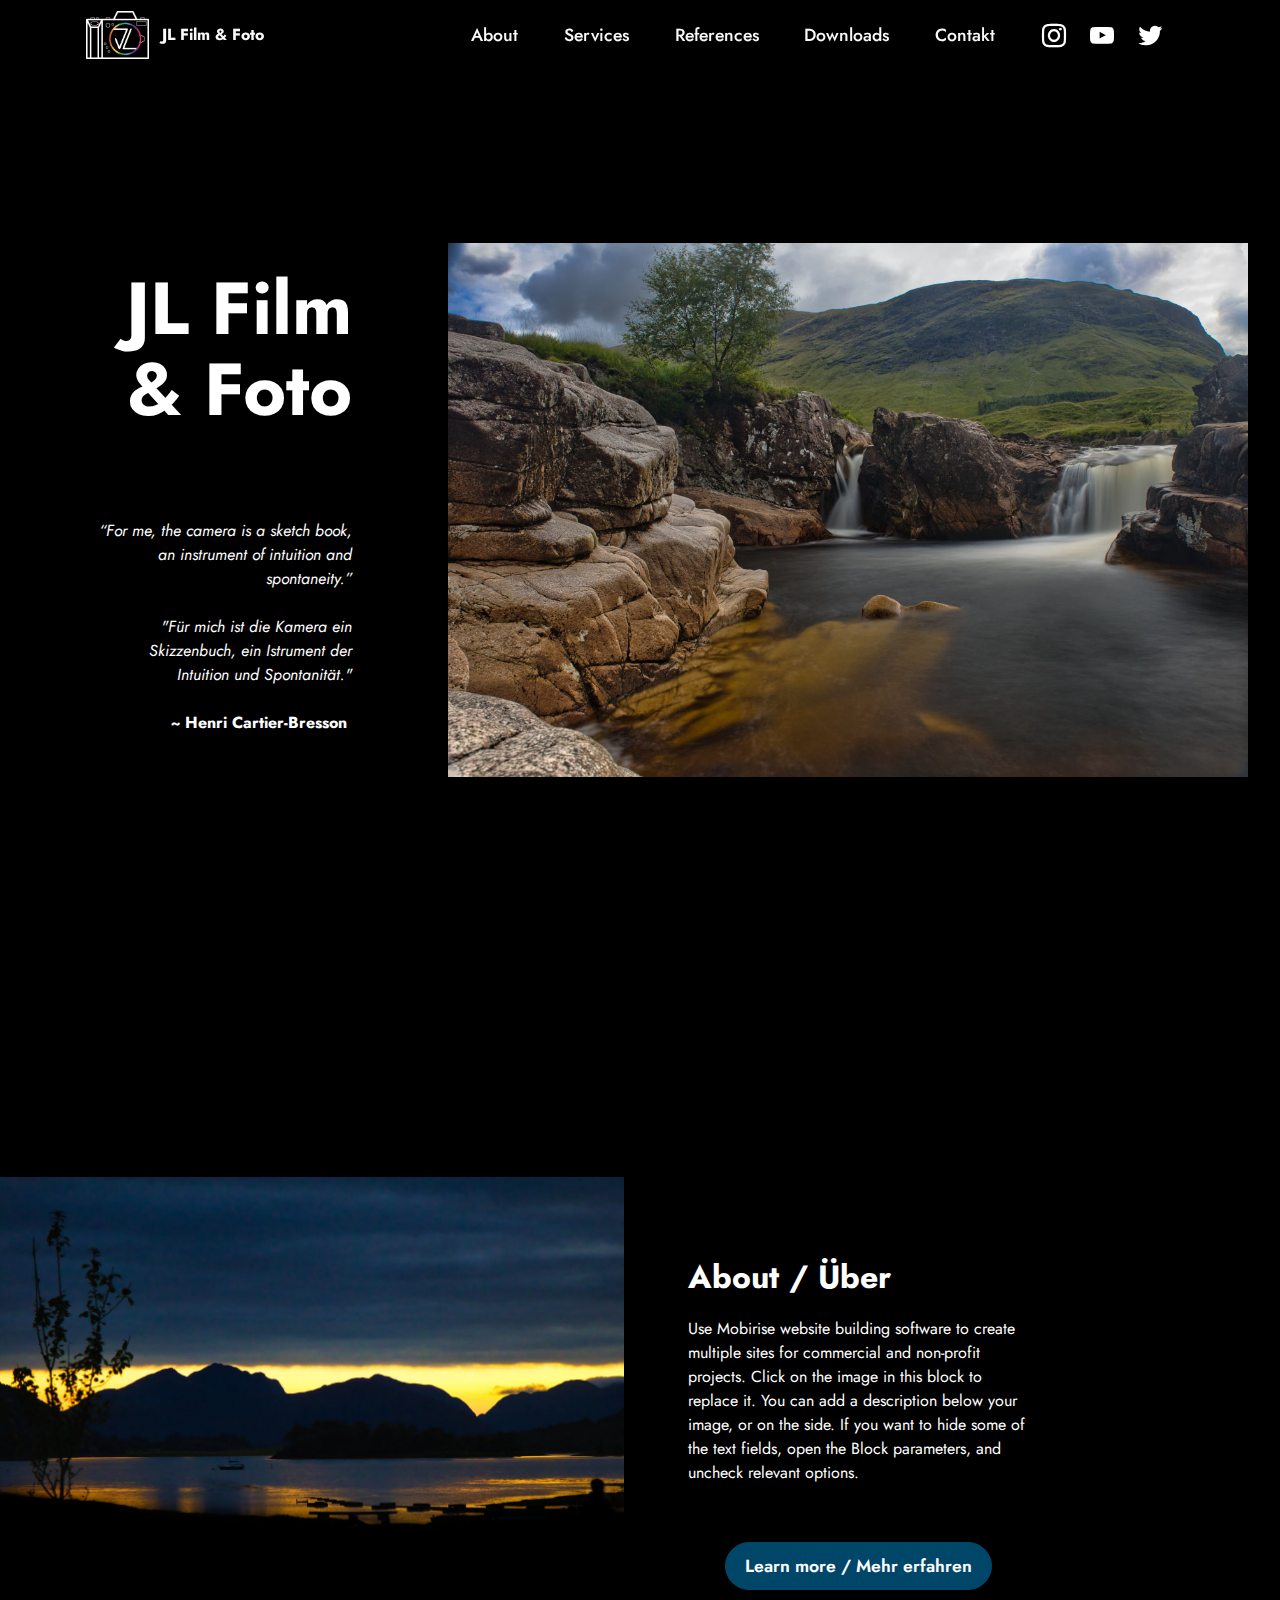
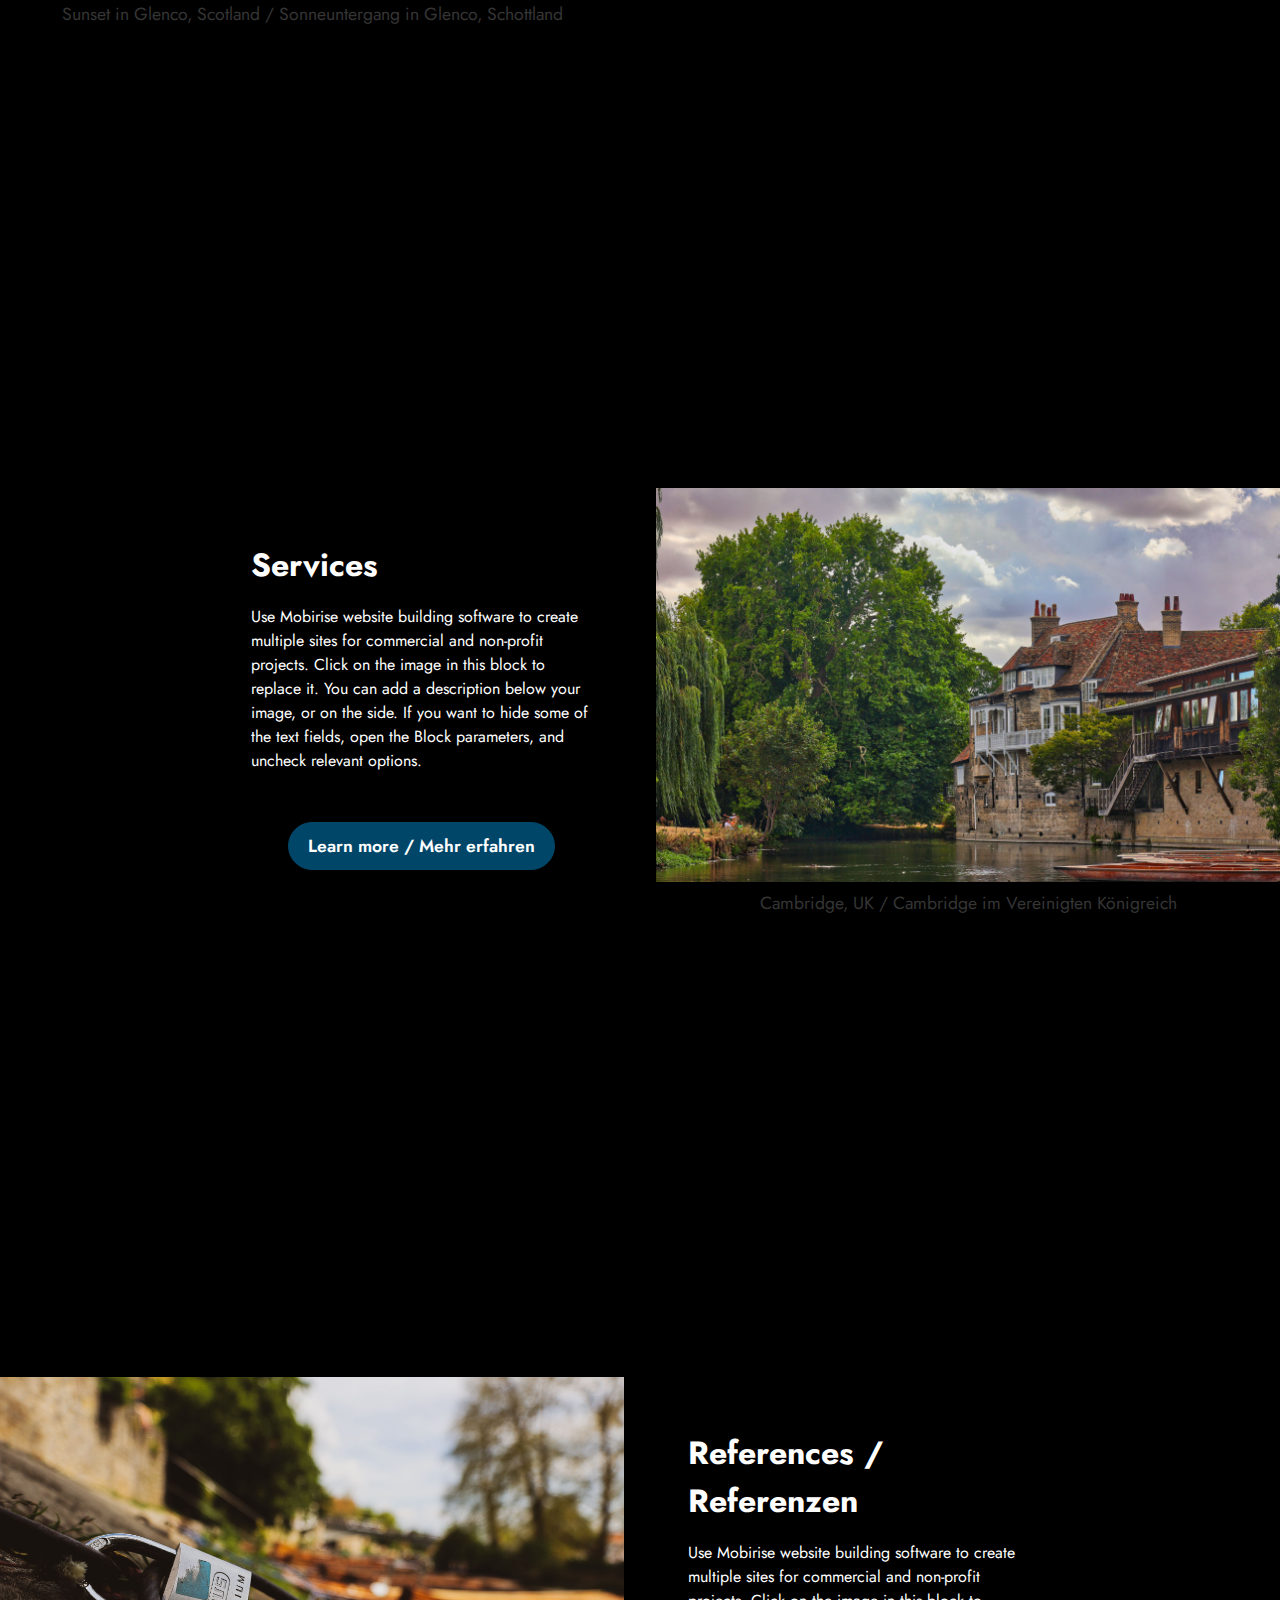
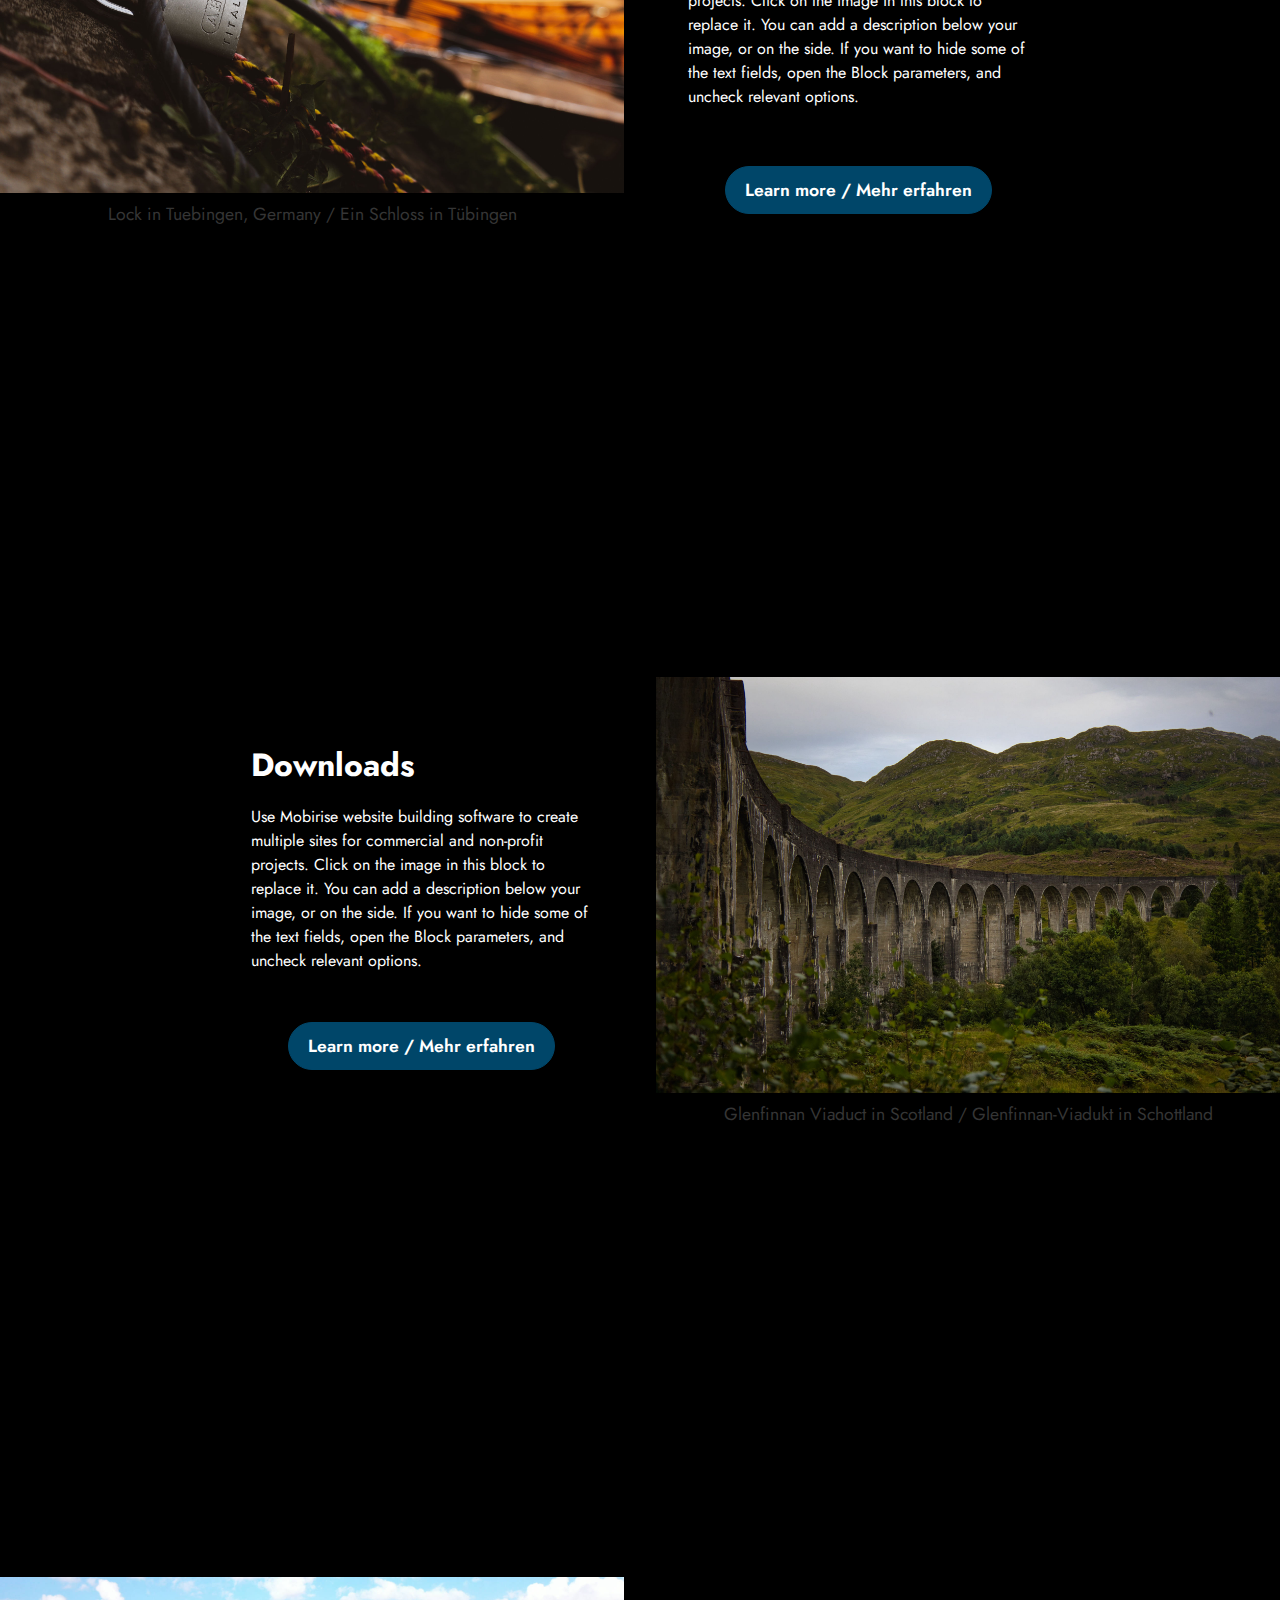
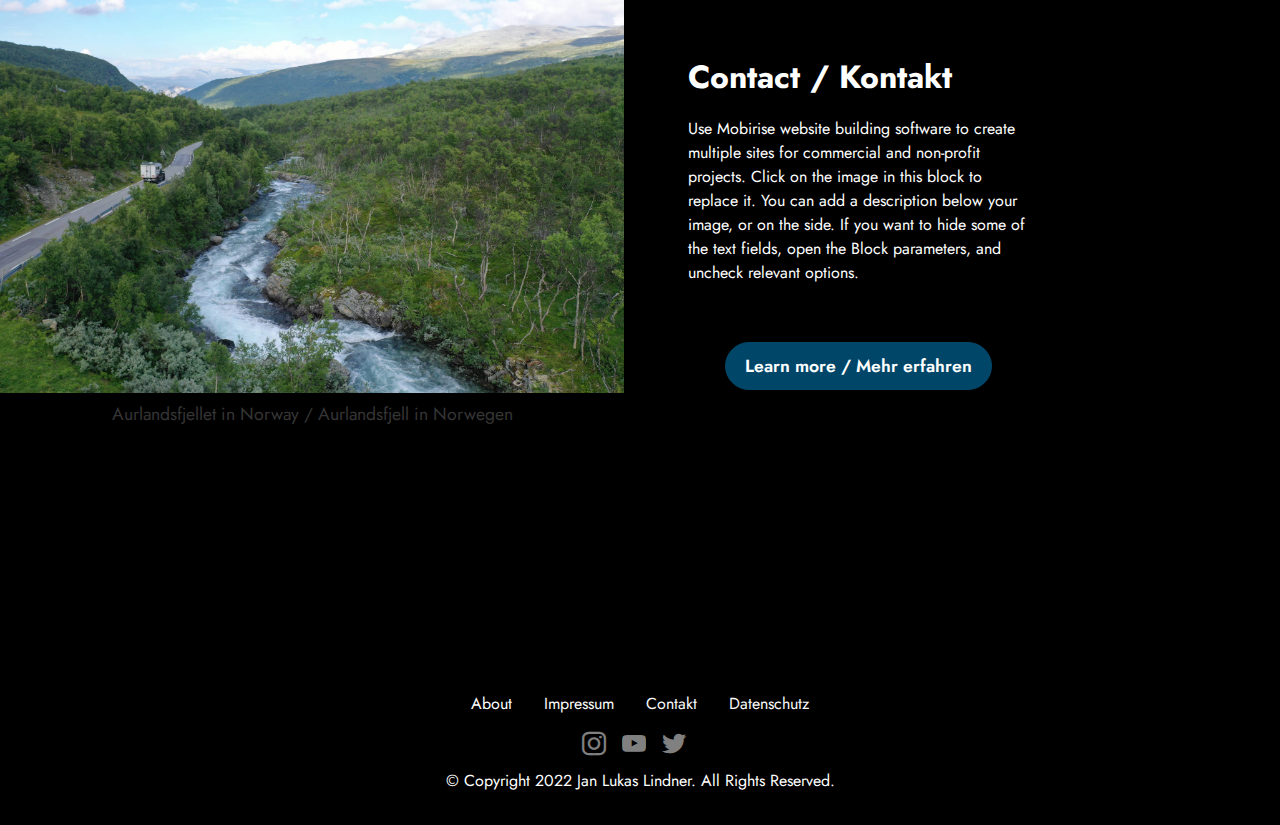
==== commit 5025924d: "create github pages" ====
--- a/home.html
+++ b/home.html
@@ -52,7 +52,7 @@
                 </div>
             </button>
             <div class="collapse navbar-collapse" id="navbarSupportedContent">
-                <ul class="navbar-nav nav-dropdown nav-right" data-app-modern-menu="true"><li class="nav-item"><a class="nav-link link text-white text-primary display-4" href="page1.html">About</a></li>
+                <ul class="navbar-nav nav-dropdown nav-right" data-app-modern-menu="true"><li class="nav-item"><a class="nav-link link text-white text-primary display-4" href="page1.html">About</a></li><li class="nav-item"><a class="nav-link link text-white text-primary display-4" href="page7.html">Services</a></li>
                     <li class="nav-item"><a class="nav-link link text-white text-primary display-4" href="page5.html">References</a></li><li class="nav-item"><a class="nav-link link text-white text-primary display-4" href="page4.html">Downloads</a></li>
                     <li class="nav-item"><a class="nav-link link text-white text-primary display-4" href="page2.html">Contakt</a>
                     </li></ul>
@@ -126,7 +126,7 @@
     </div>
 </section>
 
-<section data-bs-version="5.1" class="image2 cid-tnCwXZTd52 mbr-fullscreen" id="image2-1e">
+<section data-bs-version="5.1" class="image1 cid-tnCwXZTd52 mbr-fullscreen" id="image2-1e">
     
 
     
@@ -144,17 +144,72 @@
             <div class="col-12 col-lg-4">
                 <div class="text-wrapper">
                     <h3 class="mbr-section-title mbr-fonts-style mb-3 display-5">
+                        <strong>Services</strong></h3>
+                    <p class="mbr-text mbr-fonts-style display-7">
+                        Use Mobirise website building software to create multiple sites for commercial and non-profit projects. Click on the image in this block to replace it. You can add a description below your image, or on the side. If you want to hide some of the text fields, open the Block parameters, and uncheck relevant options.<br><br></p>
+                <div class="mbr-section-btn align-center"><a class="btn btn-primary display-4" href="page7.html">Learn more / Mehr erfahren</a></div>
+                </div>
+            </div>
+        </div>
+    </div>
+</section>
+
+<section data-bs-version="5.1" class="image1 cid-tnDgYlVuoh mbr-fullscreen" id="image1-1k">
+    
+
+    
+    
+
+    <div>
+        <div class="row align-items-center">
+            <div class="col-12 col-lg-6">
+                <div class="image-wrapper">
+                    <img src="assets/images/20220507133013-l86a1122-2445x1630.jpg" alt="Mobirise Website Builder">
+                    <p class="mbr-description mbr-fonts-style pt-2 align-center display-4">Lock in Tuebingen, Germany / Ein Schloss in Tübingen</p>
+                </div>
+            </div>
+            <div class="col-12 col-lg-4">
+                <div class="text-wrapper">
+                    <h3 class="mbr-section-title mbr-fonts-style mb-3 display-5">
                         <strong>References / Referenzen</strong></h3>
                     <p class="mbr-text mbr-fonts-style display-7">
+                        Use Mobirise website building software to create multiple sites for commercial and non-profit projects. Click on the image in this block to replace it. You can add a description below your image, or on the side. If you want to hide some of the text fields, open the Block parameters, and uncheck relevant options.</p>
+                </div>
+                 <div class="mbr-section-btn align-center"><a class="btn btn-primary display-4" href="page5.html">Learn more / Mehr erfahren</a></div>
+            </div>
+        </div>
+    </div>
+</section>
+
+<section data-bs-version="5.1" class="image2 cid-tnDgX3RCpC mbr-fullscreen" id="image2-1j">
+    
+
+    
+    
+
+    <div>
+        <div class="row align-items-center">
+            <div class="col-12 col-lg-6">
+                <div class="image-wrapper">
+                    <img src="assets/images/l86a5071-ai-schottland-brcke-eisenbahn-harry-potter-2445x1630.jpg" alt="Mobirise Website Builder">
+                    <p class="mbr-description mbr-fonts-style mt-2 align-center display-4">
+                        Glenfinnan Viaduct in Scotland /&nbsp;Glenfinnan-Viadukt in Schottland</p>
+                </div>
+            </div>
+            <div class="col-12 col-lg-4">
+                <div class="text-wrapper">
+                    <h3 class="mbr-section-title mbr-fonts-style mb-3 display-5">
+                        <strong>Downloads</strong></h3>
+                    <p class="mbr-text mbr-fonts-style display-7">
                         Use Mobirise website building software to create multiple sites for commercial and non-profit projects. Click on the image in this block to replace it. You can add a description below your image, or on the side. If you want to hide some of the text fields, open the Block parameters, and uncheck relevant options.<br><br></p>
-                <div class="mbr-section-btn align-center"><a class="btn btn-primary display-4" href="page5.html">Learn more / Mehr erfahren</a></div>
-                </div>
-            </div>
-        </div>
-    </div>
-</section>
-
-<section data-bs-version="5.1" class="image1 cid-tnDgYlVuoh mbr-fullscreen" id="image1-1k">
+                <div class="mbr-section-btn align-center"><a class="btn btn-primary display-4" href="page4.html">Learn more / Mehr erfahren</a></div>
+                </div>
+            </div>
+        </div>
+    </div>
+</section>
+
+<section data-bs-version="5.1" class="image1 cid-tnDlcfG9aN mbr-fullscreen" id="image1-1m">
     
 
     
@@ -171,40 +226,11 @@
             </div>
             <div class="col-12 col-lg-4">
                 <div class="text-wrapper">
-                    <h3 class="mbr-section-title mbr-fonts-style mb-3 display-5">
-                        <strong>Downloads</strong></h3>
+                    <h3 class="mbr-section-title mbr-fonts-style mb-3 display-5"><strong>Contact / Kontakt</strong></h3>
                     <p class="mbr-text mbr-fonts-style display-7">
                         Use Mobirise website building software to create multiple sites for commercial and non-profit projects. Click on the image in this block to replace it. You can add a description below your image, or on the side. If you want to hide some of the text fields, open the Block parameters, and uncheck relevant options.</p>
                 </div>
-                 <div class="mbr-section-btn align-center"><a class="btn btn-primary display-4" href="page4.html">Learn more / Mehr erfahren</a></div>
-            </div>
-        </div>
-    </div>
-</section>
-
-<section data-bs-version="5.1" class="image2 cid-tnDgX3RCpC mbr-fullscreen" id="image2-1j">
-    
-
-    
-    
-
-    <div>
-        <div class="row align-items-center">
-            <div class="col-12 col-lg-6">
-                <div class="image-wrapper">
-                    <img src="assets/images/l86a5119-ai-schottland-see-strand-stein-berge-highlands-1256x837.jpg" alt="Mobirise Website Builder">
-                    <p class="mbr-description mbr-fonts-style mt-2 align-center display-4">
-                        Scottish Highlands / Schottische Highlands</p>
-                </div>
-            </div>
-            <div class="col-12 col-lg-4">
-                <div class="text-wrapper">
-                    <h3 class="mbr-section-title mbr-fonts-style mb-3 display-5">
-                        <strong>Contact/ Kontakt</strong></h3>
-                    <p class="mbr-text mbr-fonts-style display-7">
-                        Use Mobirise website building software to create multiple sites for commercial and non-profit projects. Click on the image in this block to replace it. You can add a description below your image, or on the side. If you want to hide some of the text fields, open the Block parameters, and uncheck relevant options.<br><br></p>
-                <div class="mbr-section-btn align-center"><a class="btn btn-primary display-4" href="page2.html">Learn more / Mehr erfahren</a></div>
-                </div>
+                 <div class="mbr-section-btn align-center"><a class="btn btn-primary display-4" href="page2.html">Learn more / Mehr erfahren</a></div>
             </div>
         </div>
     </div>
--- a/assets/mobirise/css/mbr-additional.css
+++ b/assets/mobirise/css/mbr-additional.css
@@ -5123,6 +5123,46 @@
 .cid-tnDgX3RCpC .mbr-description {
   color: #353535;
 }
+.cid-tnDlcfG9aN {
+  background-color: #000000;
+}
+.cid-tnDlcfG9aN .mbr-fallback-image.disabled {
+  display: none;
+}
+.cid-tnDlcfG9aN .mbr-fallback-image {
+  display: block;
+  background-size: cover;
+  background-position: center center;
+  width: 100%;
+  height: 100%;
+  position: absolute;
+  top: 0;
+}
+.cid-tnDlcfG9aN .text-wrapper {
+  padding: 1rem;
+}
+@media (max-width: 991px) {
+  .cid-tnDlcfG9aN .image-wrapper {
+    margin-bottom: 1rem;
+  }
+}
+.cid-tnDlcfG9aN img {
+  width: 100%;
+}
+@media (min-width: 992px) {
+  .cid-tnDlcfG9aN .text-wrapper {
+    padding: 2rem;
+  }
+}
+.cid-tnDlcfG9aN .mbr-section-title {
+  color: #ffffff;
+}
+.cid-tnDlcfG9aN .mbr-text {
+  color: #ffffff;
+}
+.cid-tnDlcfG9aN .mbr-description {
+  color: #353535;
+}
 .cid-sZYKqFz1Zr {
   padding-top: 2rem;
   padding-bottom: 2rem;
--- a/assets/mobirise/css/mbr-additional.css
+++ b/assets/mobirise/css/mbr-additional.css
@@ -5123,6 +5123,46 @@
 .cid-tnDgX3RCpC .mbr-description {
   color: #353535;
 }
+.cid-tnDlcfG9aN {
+  background-color: #000000;
+}
+.cid-tnDlcfG9aN .mbr-fallback-image.disabled {
+  display: none;
+}
+.cid-tnDlcfG9aN .mbr-fallback-image {
+  display: block;
+  background-size: cover;
+  background-position: center center;
+  width: 100%;
+  height: 100%;
+  position: absolute;
+  top: 0;
+}
+.cid-tnDlcfG9aN .text-wrapper {
+  padding: 1rem;
+}
+@media (max-width: 991px) {
+  .cid-tnDlcfG9aN .image-wrapper {
+    margin-bottom: 1rem;
+  }
+}
+.cid-tnDlcfG9aN img {
+  width: 100%;
+}
+@media (min-width: 992px) {
+  .cid-tnDlcfG9aN .text-wrapper {
+    padding: 2rem;
+  }
+}
+.cid-tnDlcfG9aN .mbr-section-title {
+  color: #ffffff;
+}
+.cid-tnDlcfG9aN .mbr-text {
+  color: #ffffff;
+}
+.cid-tnDlcfG9aN .mbr-description {
+  color: #353535;
+}
 .cid-sZYKqFz1Zr {
   padding-top: 2rem;
   padding-bottom: 2rem;
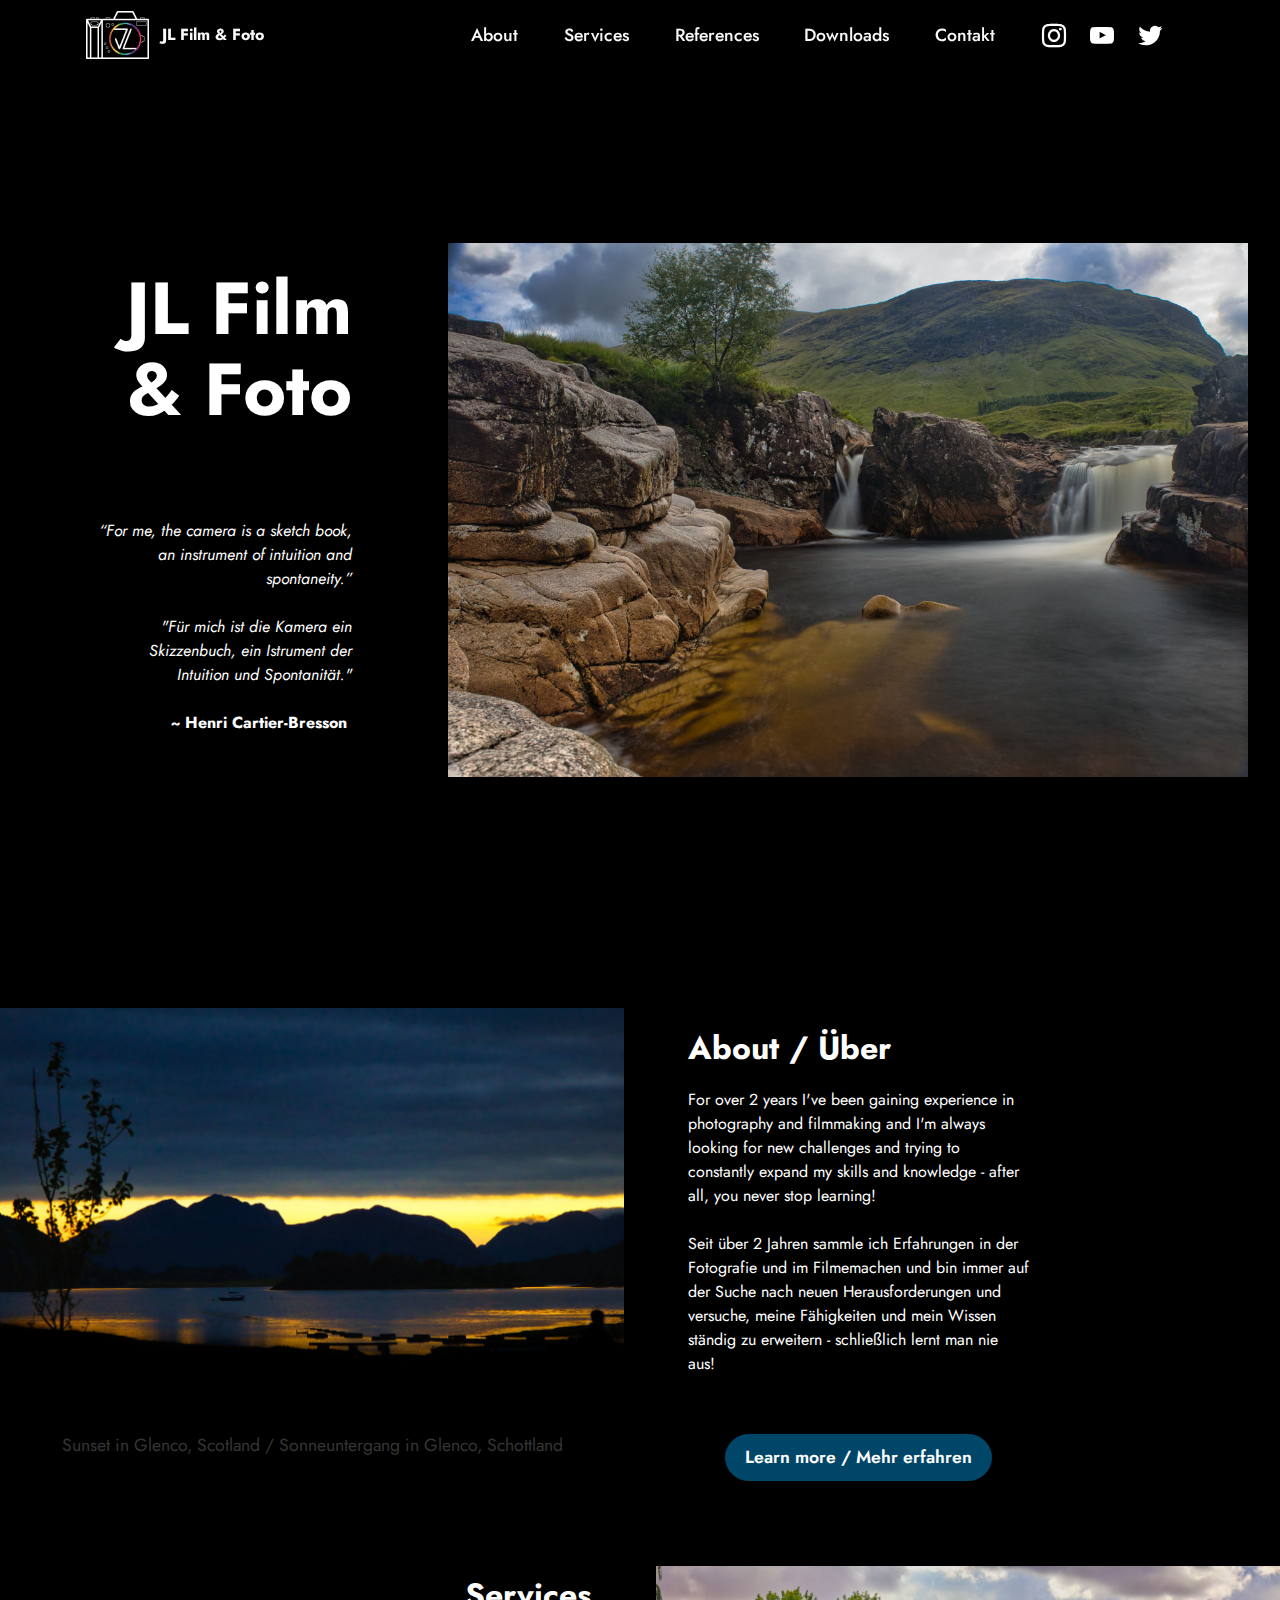
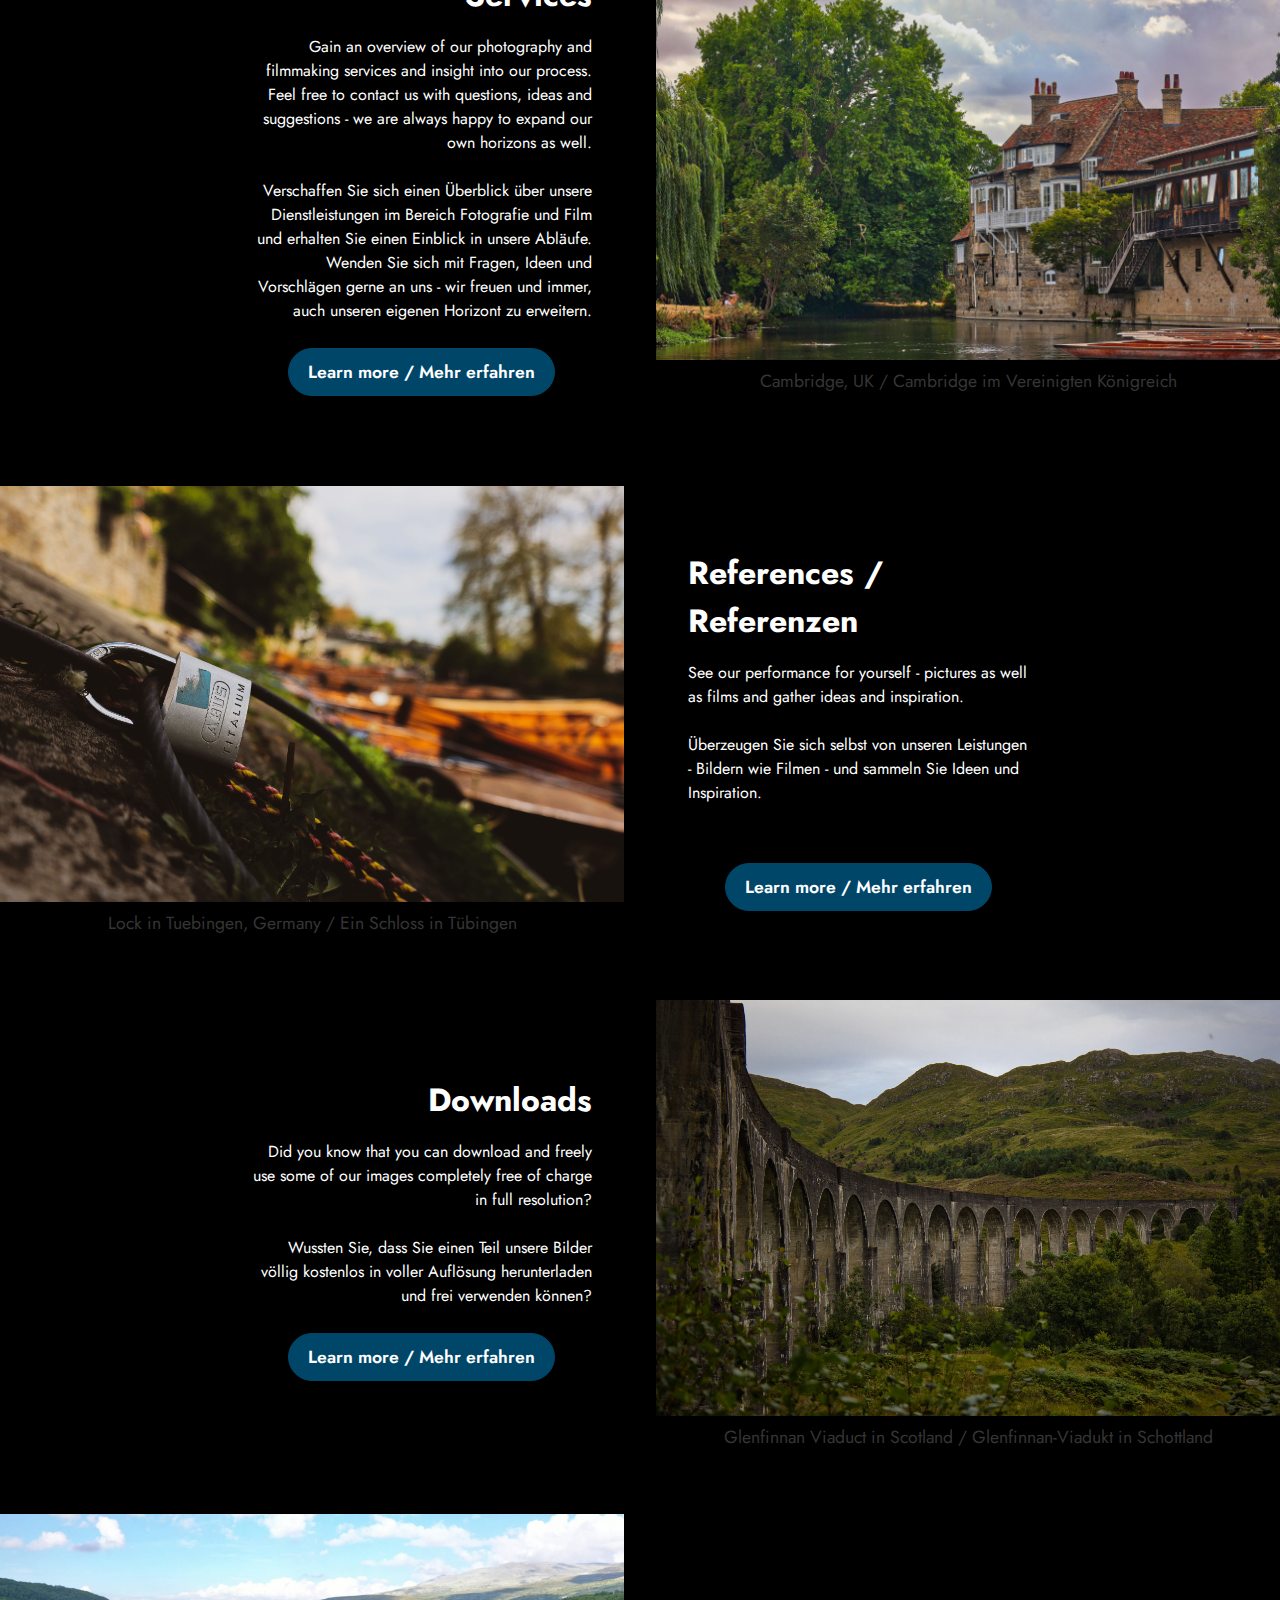
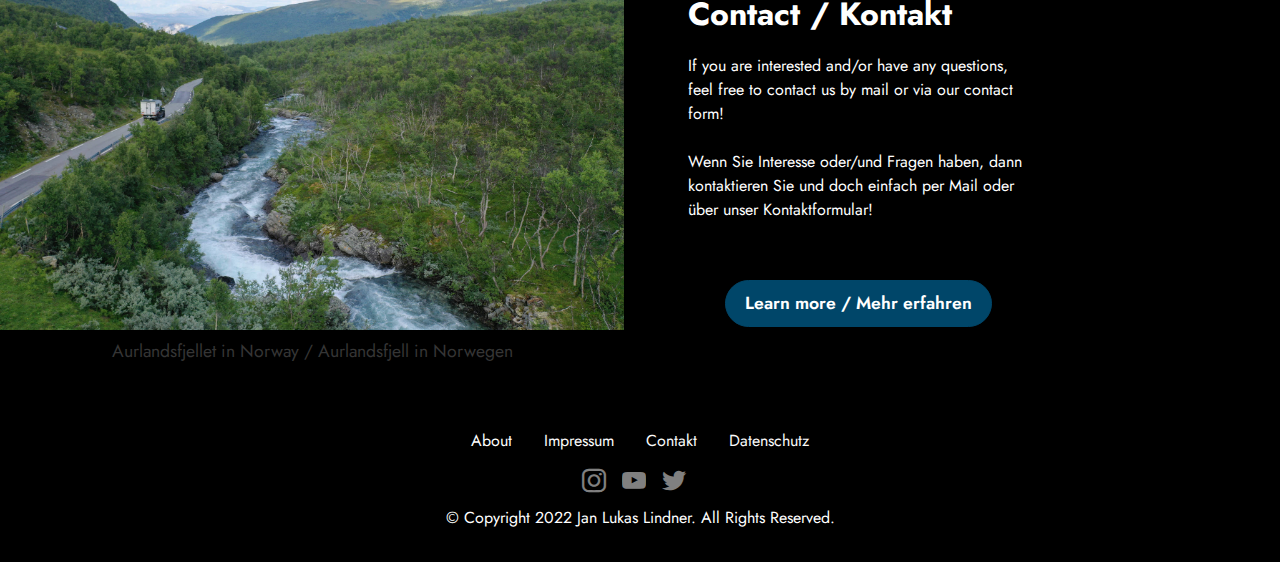
==== commit 78df98ba: "create github pages" ====
--- a/home.html
+++ b/home.html
@@ -99,7 +99,7 @@
     </div>
 </section>
 
-<section data-bs-version="5.1" class="image1 cid-tnCxYLovIH mbr-fullscreen" id="image1-1h">
+<section data-bs-version="5.1" class="image1 cid-tnCxYLovIH" id="image1-1h">
     
 
     
@@ -118,7 +118,7 @@
                     <h3 class="mbr-section-title mbr-fonts-style mb-3 display-5">
                         <strong>About / Über</strong></h3>
                     <p class="mbr-text mbr-fonts-style display-7">
-                        Use Mobirise website building software to create multiple sites for commercial and non-profit projects. Click on the image in this block to replace it. You can add a description below your image, or on the side. If you want to hide some of the text fields, open the Block parameters, and uncheck relevant options.</p>
+                        For over 2 years I've been gaining experience in photography and filmmaking and I'm always looking for new challenges and trying to constantly expand my skills and knowledge - after all, you never stop learning!<br><br>Seit über 2 Jahren sammle ich Erfahrungen in der Fotografie und im Filmemachen und bin immer auf der Suche nach neuen Herausforderungen und versuche, meine Fähigkeiten und mein Wissen ständig zu erweitern - schließlich lernt man nie aus!<br></p>
                 </div>
                  <div class="mbr-section-btn align-center"><a class="btn btn-primary display-4" href="page1.html">Learn more / Mehr erfahren</a></div>
             </div>
@@ -126,7 +126,7 @@
     </div>
 </section>
 
-<section data-bs-version="5.1" class="image1 cid-tnCwXZTd52 mbr-fullscreen" id="image2-1e">
+<section data-bs-version="5.1" class="image1 cid-tnCwXZTd52" id="image2-1e">
     
 
     
@@ -145,8 +145,7 @@
                 <div class="text-wrapper">
                     <h3 class="mbr-section-title mbr-fonts-style mb-3 display-5">
                         <strong>Services</strong></h3>
-                    <p class="mbr-text mbr-fonts-style display-7">
-                        Use Mobirise website building software to create multiple sites for commercial and non-profit projects. Click on the image in this block to replace it. You can add a description below your image, or on the side. If you want to hide some of the text fields, open the Block parameters, and uncheck relevant options.<br><br></p>
+                    <p class="mbr-text mbr-fonts-style display-7">Gain an overview of our photography and filmmaking services and insight into our process. Feel free to contact us with questions, ideas and suggestions - we are always happy to expand our own horizons as well.<br><br>Verschaffen Sie sich einen Überblick über unsere Dienstleistungen im Bereich Fotografie und Film und erhalten Sie einen Einblick in unsere Abläufe. Wenden Sie sich mit Fragen, Ideen und Vorschlägen gerne an uns - wir freuen und immer, auch unseren eigenen Horizont zu erweitern.<br></p>
                 <div class="mbr-section-btn align-center"><a class="btn btn-primary display-4" href="page7.html">Learn more / Mehr erfahren</a></div>
                 </div>
             </div>
@@ -154,7 +153,7 @@
     </div>
 </section>
 
-<section data-bs-version="5.1" class="image1 cid-tnDgYlVuoh mbr-fullscreen" id="image1-1k">
+<section data-bs-version="5.1" class="image1 cid-tnDgYlVuoh" id="image1-1k">
     
 
     
@@ -173,7 +172,7 @@
                     <h3 class="mbr-section-title mbr-fonts-style mb-3 display-5">
                         <strong>References / Referenzen</strong></h3>
                     <p class="mbr-text mbr-fonts-style display-7">
-                        Use Mobirise website building software to create multiple sites for commercial and non-profit projects. Click on the image in this block to replace it. You can add a description below your image, or on the side. If you want to hide some of the text fields, open the Block parameters, and uncheck relevant options.</p>
+                        See our performance for yourself - pictures as well as films and gather ideas and inspiration.<br><br>Überzeugen Sie sich selbst von unseren Leistungen - Bildern wie Filmen - und sammeln Sie Ideen und Inspiration.<br></p>
                 </div>
                  <div class="mbr-section-btn align-center"><a class="btn btn-primary display-4" href="page5.html">Learn more / Mehr erfahren</a></div>
             </div>
@@ -181,7 +180,7 @@
     </div>
 </section>
 
-<section data-bs-version="5.1" class="image2 cid-tnDgX3RCpC mbr-fullscreen" id="image2-1j">
+<section data-bs-version="5.1" class="image2 cid-tnDgX3RCpC" id="image2-1j">
     
 
     
@@ -200,8 +199,7 @@
                 <div class="text-wrapper">
                     <h3 class="mbr-section-title mbr-fonts-style mb-3 display-5">
                         <strong>Downloads</strong></h3>
-                    <p class="mbr-text mbr-fonts-style display-7">
-                        Use Mobirise website building software to create multiple sites for commercial and non-profit projects. Click on the image in this block to replace it. You can add a description below your image, or on the side. If you want to hide some of the text fields, open the Block parameters, and uncheck relevant options.<br><br></p>
+                    <p class="mbr-text mbr-fonts-style display-7">Did you know that you can download and freely use some of our images completely free of charge in full resolution?<br><br>Wussten Sie, dass Sie einen Teil unsere Bilder völlig kostenlos in voller Auflösung herunterladen und frei verwenden können?<br></p>
                 <div class="mbr-section-btn align-center"><a class="btn btn-primary display-4" href="page4.html">Learn more / Mehr erfahren</a></div>
                 </div>
             </div>
@@ -209,7 +207,7 @@
     </div>
 </section>
 
-<section data-bs-version="5.1" class="image1 cid-tnDlcfG9aN mbr-fullscreen" id="image1-1m">
+<section data-bs-version="5.1" class="image1 cid-tnDlcfG9aN" id="image1-1m">
     
 
     
@@ -227,8 +225,9 @@
             <div class="col-12 col-lg-4">
                 <div class="text-wrapper">
                     <h3 class="mbr-section-title mbr-fonts-style mb-3 display-5"><strong>Contact / Kontakt</strong></h3>
-                    <p class="mbr-text mbr-fonts-style display-7">
-                        Use Mobirise website building software to create multiple sites for commercial and non-profit projects. Click on the image in this block to replace it. You can add a description below your image, or on the side. If you want to hide some of the text fields, open the Block parameters, and uncheck relevant options.</p>
+                    <p class="mbr-text mbr-fonts-style display-7">If you are interested and/or have any questions, feel free to contact us by mail or via our contact form!
+<br>
+<br>Wenn Sie Interesse oder/und Fragen haben, dann kontaktieren Sie und doch einfach per Mail oder über unser Kontaktformular!</p>
                 </div>
                  <div class="mbr-section-btn align-center"><a class="btn btn-primary display-4" href="page2.html">Learn more / Mehr erfahren</a></div>
             </div>
--- a/assets/mobirise/css/mbr-additional.css
+++ b/assets/mobirise/css/mbr-additional.css
@@ -1064,32 +1064,57 @@
     left: -1rem;
   }
 }
-.cid-sZYxLii5sg {
-  background-color: #004669;
+.cid-tnEjgmumwl {
+  background-color: #000000;
+}
+.cid-tnEjgmumwl .mbr-fallback-image.disabled {
+  display: none;
+}
+.cid-tnEjgmumwl .mbr-fallback-image {
+  display: block;
+  background-size: cover;
+  background-position: center center;
+  width: 100%;
+  height: 100%;
+  position: absolute;
+  top: 0;
+}
+.cid-tnEjgmumwl .row {
+  flex-direction: row-reverse;
 }
 @media (max-width: 991px) {
-  .cid-sZYxLii5sg .image-wrapper {
-    margin-bottom: 1rem;
-  }
-}
-.cid-sZYxLii5sg img {
-  width: 100%;
+  .cid-tnEjgmumwl .image-wrapper {
+    margin-bottom: 2rem;
+  }
+}
+.cid-tnEjgmumwl .image-wrapper img {
+  width: 100%;
+  object-fit: cover;
 }
 @media (min-width: 992px) {
-  .cid-sZYxLii5sg .text-wrapper {
-    padding: 2rem;
-  }
-}
-.cid-sZYxLii5sg .mbr-section-title {
+  .cid-tnEjgmumwl .text-wrapper {
+    padding: 0 2rem;
+    padding: 0 4rem;
+  }
+}
+@media (max-width: 768px) {
+  .cid-tnEjgmumwl .text-wrapper {
+    margin-bottom: 2rem;
+  }
+}
+.cid-tnEjgmumwl .mbr-section-title {
   color: #ffffff;
-}
-.cid-sZYxLii5sg .mbr-text {
+  text-align: right;
+}
+.cid-tnEjgmumwl .mbr-text,
+.cid-tnEjgmumwl .mbr-section-btn {
   color: #ffffff;
+  text-align: right;
 }
 .cid-tm7J9plFzt {
   padding-top: 6rem;
   padding-bottom: 1rem;
-  background-image: linear-gradient(180deg, #004669 10%, #bed3f9 100%) !important;
+  background-image: linear-gradient(180deg, #000000 10%, #004669 100%) !important;
 }
 .cid-tm7J9plFzt .mbr-fallback-image.disabled {
   display: none;
@@ -1255,7 +1280,7 @@
 }
 .cid-tm7J9plFzt H6 {
   text-align: left;
-  color: #174498;
+  color: #ffffff;
 }
 .cid-tm7J9plFzt H2 {
   color: #174498;
@@ -1264,10 +1289,32 @@
   text-align: center;
   color: #ffffff;
 }
+.cid-sZYxLii5sg {
+  background-color: #004669;
+}
+@media (max-width: 991px) {
+  .cid-sZYxLii5sg .image-wrapper {
+    margin-bottom: 1rem;
+  }
+}
+.cid-sZYxLii5sg img {
+  width: 100%;
+}
+@media (min-width: 992px) {
+  .cid-sZYxLii5sg .text-wrapper {
+    padding: 2rem;
+  }
+}
+.cid-sZYxLii5sg .mbr-section-title {
+  color: #ffffff;
+}
+.cid-sZYxLii5sg .mbr-text {
+  color: #ffffff;
+}
 .cid-t8EJGt0xSZ {
   padding-top: 6rem;
   padding-bottom: 6rem;
-  background-color: #108b0a;
+  background-color: #004669;
 }
 .cid-t8EJGt0xSZ .mbr-fallback-image.disabled {
   display: none;
@@ -1713,10 +1760,57 @@
     left: -1rem;
   }
 }
+.cid-tnElStp2TQ {
+  background-color: #000000;
+}
+.cid-tnElStp2TQ .mbr-fallback-image.disabled {
+  display: none;
+}
+.cid-tnElStp2TQ .mbr-fallback-image {
+  display: block;
+  background-size: cover;
+  background-position: center center;
+  width: 100%;
+  height: 100%;
+  position: absolute;
+  top: 0;
+}
+.cid-tnElStp2TQ .row {
+  flex-direction: row-reverse;
+}
+@media (max-width: 991px) {
+  .cid-tnElStp2TQ .image-wrapper {
+    margin-bottom: 2rem;
+  }
+}
+.cid-tnElStp2TQ .image-wrapper img {
+  width: 100%;
+  object-fit: cover;
+}
+@media (min-width: 992px) {
+  .cid-tnElStp2TQ .text-wrapper {
+    padding: 0 2rem;
+    padding: 0 4rem;
+  }
+}
+@media (max-width: 768px) {
+  .cid-tnElStp2TQ .text-wrapper {
+    margin-bottom: 2rem;
+  }
+}
+.cid-tnElStp2TQ .mbr-section-title {
+  color: #ffffff;
+  text-align: right;
+}
+.cid-tnElStp2TQ .mbr-text,
+.cid-tnElStp2TQ .mbr-section-btn {
+  color: #ffffff;
+  text-align: right;
+}
 .cid-t8EMqaV4xK {
-  padding-top: 7rem;
-  padding-bottom: 7rem;
-  background: #004669;
+  padding-top: 5rem;
+  padding-bottom: 5rem;
+  background: #000000;
 }
 .cid-t8EMqaV4xK .mbr-fallback-image.disabled {
   display: none;
@@ -1796,10 +1890,34 @@
 .cid-t8EMqaV4xK .card-title {
   color: #004669;
 }
+.cid-sZYo3B5vXj {
+  padding-top: 7rem;
+  padding-bottom: 7rem;
+  background-color: #000000;
+}
+.cid-sZYo3B5vXj .mbr-overlay {
+  background-color: #ffffff;
+  opacity: 0.4;
+}
+.cid-sZYo3B5vXj form .mbr-section-btn {
+  text-align: center;
+  width: 100%;
+}
+.cid-sZYo3B5vXj form .mbr-section-btn .btn {
+  display: inline-flex;
+}
+@media (max-width: 991px) {
+  .cid-sZYo3B5vXj form .mbr-section-btn .btn {
+    width: 100%;
+  }
+}
+.cid-sZYo3B5vXj .mbr-section-title {
+  color: #ffffff;
+}
 .cid-t8EMpA3vPO {
   padding-top: 75px;
   padding-bottom: 75px;
-  background-color: #ffffff;
+  background-color: #000000;
 }
 .cid-t8EMpA3vPO .mbr-fallback-image.disabled {
   display: none;
@@ -1853,30 +1971,6 @@
 }
 .cid-t8EMpA3vPO .mbr-section-title {
   color: #004669;
-}
-.cid-sZYo3B5vXj {
-  padding-top: 7rem;
-  padding-bottom: 7rem;
-  background-color: #004669;
-}
-.cid-sZYo3B5vXj .mbr-overlay {
-  background-color: #ffffff;
-  opacity: 0.4;
-}
-.cid-sZYo3B5vXj form .mbr-section-btn {
-  text-align: center;
-  width: 100%;
-}
-.cid-sZYo3B5vXj form .mbr-section-btn .btn {
-  display: inline-flex;
-}
-@media (max-width: 991px) {
-  .cid-sZYo3B5vXj form .mbr-section-btn .btn {
-    width: 100%;
-  }
-}
-.cid-sZYo3B5vXj .mbr-section-title {
-  color: #ffffff;
 }
 .cid-sZYKqFz1Zr {
   padding-top: 2rem;
@@ -2308,9 +2402,9 @@
   }
 }
 .cid-sZYrvAouo7 {
-  padding-top: 5rem;
-  padding-bottom: 5rem;
-  background-color: #004669;
+  padding-top: 10rem;
+  padding-bottom: 10rem;
+  background-color: #000000;
 }
 .cid-sZYrvAouo7 .image-wrapper {
   display: flex;
@@ -2772,45 +2866,52 @@
     left: -1rem;
   }
 }
-.cid-sZYGkUv8LR {
-  display: flex;
-  background-image: url("../../../assets/images/cars-6063760-2000x1333.jpg");
-}
-.cid-sZYGkUv8LR .mbr-overlay {
+.cid-tnEkCIgJkZ {
   background-color: #000000;
-  opacity: 0.5;
-}
-.cid-sZYGkUv8LR .content-wrap {
-  padding: 5rem 1rem;
-}
-@media (min-width: 768px) {
-  .cid-sZYGkUv8LR {
-    align-items: flex-end;
-  }
-  .cid-sZYGkUv8LR .row {
-    justify-content: flex-start;
-  }
-  .cid-sZYGkUv8LR .content-wrap {
-    width: 51%;
-  }
-}
-@media (max-width: 991px) and (min-width: 768px) {
-  .cid-sZYGkUv8LR .content-wrap {
-    min-width: 50%;
-  }
-}
-@media (max-width: 767px) {
-  .cid-sZYGkUv8LR {
-    -webkit-align-items: center;
-    align-items: center;
-  }
-  .cid-sZYGkUv8LR .mbr-row {
-    -webkit-justify-content: center;
-    justify-content: center;
-  }
-  .cid-sZYGkUv8LR .content-wrap {
-    width: 100%;
-  }
+}
+.cid-tnEkCIgJkZ .mbr-fallback-image.disabled {
+  display: none;
+}
+.cid-tnEkCIgJkZ .mbr-fallback-image {
+  display: block;
+  background-size: cover;
+  background-position: center center;
+  width: 100%;
+  height: 100%;
+  position: absolute;
+  top: 0;
+}
+.cid-tnEkCIgJkZ .row {
+  flex-direction: row-reverse;
+}
+@media (max-width: 991px) {
+  .cid-tnEkCIgJkZ .image-wrapper {
+    margin-bottom: 2rem;
+  }
+}
+.cid-tnEkCIgJkZ .image-wrapper img {
+  width: 100%;
+  object-fit: cover;
+}
+@media (min-width: 992px) {
+  .cid-tnEkCIgJkZ .text-wrapper {
+    padding: 0 2rem;
+    padding: 0 4rem;
+  }
+}
+@media (max-width: 768px) {
+  .cid-tnEkCIgJkZ .text-wrapper {
+    margin-bottom: 2rem;
+  }
+}
+.cid-tnEkCIgJkZ .mbr-section-title {
+  color: #ffffff;
+  text-align: right;
+}
+.cid-tnEkCIgJkZ .mbr-text,
+.cid-tnEkCIgJkZ .mbr-section-btn {
+  color: #ffffff;
+  text-align: right;
 }
 .cid-sZYKqFz1Zr {
   padding-top: 2rem;
@@ -3241,39 +3342,189 @@
     left: -1rem;
   }
 }
-.cid-t8zVi0YuKW {
-  background-image: url("../../../assets/images/dsc-1048-2000x1333.jpg");
-}
-.cid-t8zVi0YuKW .social-row .soc-item {
-  display: inline-block;
-  text-align: center;
-  margin-bottom: 1rem;
-  margin-right: .7rem;
-}
-.cid-t8zVi0YuKW .social-row .soc-item .mbr-iconfont {
-  font-size: 32px;
+.cid-tnE5kwqgQ0 {
+  background-color: #000000;
+}
+.cid-tnE5kwqgQ0 .mbr-fallback-image.disabled {
+  display: none;
+}
+.cid-tnE5kwqgQ0 .mbr-fallback-image {
+  display: block;
+  background-size: cover;
+  background-position: center center;
+  width: 100%;
+  height: 100%;
+  position: absolute;
+  top: 0;
+}
+.cid-tnE5kwqgQ0 .row {
+  flex-direction: row-reverse;
+}
+@media (max-width: 991px) {
+  .cid-tnE5kwqgQ0 .image-wrapper {
+    margin-bottom: 2rem;
+  }
+}
+.cid-tnE5kwqgQ0 .image-wrapper img {
+  width: 100%;
+  object-fit: cover;
+}
+@media (min-width: 992px) {
+  .cid-tnE5kwqgQ0 .text-wrapper {
+    padding: 0 2rem;
+    padding: 0 4rem;
+  }
+}
+@media (max-width: 768px) {
+  .cid-tnE5kwqgQ0 .text-wrapper {
+    margin-bottom: 2rem;
+  }
+}
+.cid-tnE5kwqgQ0 .mbr-section-title {
+  color: #ffffff;
+  text-align: right;
+}
+.cid-tnE5kwqgQ0 .mbr-text,
+.cid-tnE5kwqgQ0 .mbr-section-btn {
+  color: #ffffff;
+  text-align: right;
+}
+.cid-tnE8RxJV81 {
+  padding-top: 6rem;
+  padding-bottom: 6rem;
+  background-color: #000000;
+}
+.cid-tnE8RxJV81 .mbr-fallback-image.disabled {
+  display: none;
+}
+.cid-tnE8RxJV81 .mbr-fallback-image {
+  display: block;
+  background-size: cover;
+  background-position: center center;
+  width: 100%;
+  height: 100%;
+  position: absolute;
+  top: 0;
+}
+.cid-tnE8RxJV81 .embla__slide {
+  display: flex;
+  justify-content: center;
+  position: relative;
+  min-width: 570px;
+  max-width: 570px;
+}
+@media (max-width: 768px) {
+  .cid-tnE8RxJV81 .embla__slide {
+    min-width: 70%;
+    max-width: initial;
+    margin-left: 1rem !important;
+    margin-right: 1rem !important;
+  }
+}
+.cid-tnE8RxJV81 .embla__button--next,
+.cid-tnE8RxJV81 .embla__button--prev {
+  display: flex;
+}
+.cid-tnE8RxJV81 .embla__button {
+  top: 50%;
+  width: 60px;
+  height: 60px;
+  margin-top: -1.5rem;
+  font-size: 22px;
+  background-color: rgba(0, 0, 0, 0.5);
+  color: #fff;
+  border: 2px solid #fff;
   border-radius: 50%;
-  padding: 0.6rem;
-  border: 2px solid #232323;
   transition: all 0.3s;
-  color: #232323;
-}
-.cid-t8zVi0YuKW .social-row .soc-item .mbr-iconfont:hover {
-  background-color: #232323;
+  position: absolute;
+  display: flex;
+  justify-content: center;
+  align-items: center;
+}
+@media (max-width: 768px) {
+  .cid-tnE8RxJV81 .embla__button {
+    display: none;
+  }
+}
+.cid-tnE8RxJV81 .embla__button:disabled {
+  cursor: default;
+  display: none;
+}
+.cid-tnE8RxJV81 .embla__button:hover {
+  background: #000;
+  color: rgba(255, 255, 255, 0.5);
+}
+.cid-tnE8RxJV81 .embla__button.embla__button--prev {
+  left: 0;
+  margin-left: 2.5rem;
+}
+.cid-tnE8RxJV81 .embla__button.embla__button--next {
+  right: 0;
+  margin-right: 2.5rem;
+}
+@media (max-width: 768px) {
+  .cid-tnE8RxJV81 .embla__button {
+    top: auto;
+  }
+}
+.cid-tnE8RxJV81 .user_image {
+  width: 200px;
+  height: 200px;
+  margin-bottom: 1.6rem;
+  overflow: hidden;
+  border-radius: 50%;
+  margin: 0 auto 2rem auto;
+}
+.cid-tnE8RxJV81 .user_image .item-wrapper {
+  width: 200px;
+  height: 200px;
+}
+.cid-tnE8RxJV81 .user_image img {
+  width: 100%;
+  min-width: 100%;
+  min-height: 100%;
+  object-fit: cover;
+}
+@media (max-width: 230px) {
+  .cid-tnE8RxJV81 .user_image {
+    width: 100%;
+    height: auto;
+  }
+}
+.cid-tnE8RxJV81 .embla {
+  position: relative;
+  width: 100%;
+}
+.cid-tnE8RxJV81 .embla__viewport {
+  overflow: hidden;
+  width: 100%;
+}
+.cid-tnE8RxJV81 .embla__viewport.is-draggable {
+  cursor: grab;
+}
+.cid-tnE8RxJV81 .embla__viewport.is-dragging {
+  cursor: grabbing;
+}
+.cid-tnE8RxJV81 .embla__container {
+  display: flex;
+  user-select: none;
+  -webkit-touch-callout: none;
+  -khtml-user-select: none;
+  -webkit-tap-highlight-color: transparent;
+}
+.cid-tnE8RxJV81 H3 {
   color: #ffffff;
 }
-.cid-t8zVi0YuKW .mbr-section-title {
+.cid-tnE8RxJV81 .user_text {
   color: #ffffff;
 }
-.cid-t8zVi0YuKW .mbr-text,
-.cid-t8zVi0YuKW .mbr-section-btn,
-.cid-t8zVi0YuKW .social-row {
-  color: #ffffff;
+.cid-tnE8RxJV81 .user_name {
+  color: #004669;
 }
 .cid-t924P7fzw8 {
   padding-top: 6rem;
   padding-bottom: 6rem;
-  background-color: #004669;
+  background-color: #000000;
 }
 .cid-t924P7fzw8 .mbr-fallback-image.disabled {
   display: none;
@@ -3301,10 +3552,15 @@
 .cid-t924P7fzw8 .mbr-section-subtitle {
   color: #ffffff;
 }
+.cid-tnEbm4MDt3 {
+  padding-top: 90px;
+  padding-bottom: 90px;
+  background-color: #000000;
+}
 .cid-t8DlOLIzTO {
-  padding-top: 0rem;
-  padding-bottom: 5rem;
-  background-color: #004669;
+  padding-top: 4rem;
+  padding-bottom: 4rem;
+  background-color: #000000;
 }
 .cid-t8DlOLIzTO .mbr-fallback-image.disabled {
   display: none;
@@ -3457,10 +3713,11 @@
 .cid-t8zZZMzDqm {
   padding-top: 5rem;
   padding-bottom: 5rem;
-  background-color: #ffffff;
+  background-color: #000000;
 }
 .cid-t8zZZMzDqm .mbr-text {
   text-align: left;
+  color: #ffffff;
 }
 .cid-t8zZZMzDqm .mbr-section-subtitle {
   color: #004669;
@@ -4302,6 +4559,8 @@
   text-align: right;
 }
 .cid-tnCxYLovIH {
+  padding-top: 2rem;
+  padding-bottom: 1rem;
   background-color: #000000;
 }
 .cid-tnCxYLovIH .mbr-fallback-image.disabled {
@@ -4998,6 +5257,8 @@
   color: #4284df;
 }
 .cid-tnCwXZTd52 {
+  padding-top: 2rem;
+  padding-bottom: 1rem;
   background-color: #000000;
 }
 .cid-tnCwXZTd52 .mbr-fallback-image.disabled {
@@ -5033,14 +5294,18 @@
 }
 .cid-tnCwXZTd52 .mbr-section-title {
   color: #ffffff;
+  text-align: right;
 }
 .cid-tnCwXZTd52 .mbr-text {
   color: #ffffff;
+  text-align: right;
 }
 .cid-tnCwXZTd52 .mbr-description {
   color: #353535;
 }
 .cid-tnDgYlVuoh {
+  padding-top: 2rem;
+  padding-bottom: 1rem;
   background-color: #000000;
 }
 .cid-tnDgYlVuoh .mbr-fallback-image.disabled {
@@ -5081,6 +5346,8 @@
   color: #353535;
 }
 .cid-tnDgX3RCpC {
+  padding-top: 2rem;
+  padding-bottom: 1rem;
   background-color: #000000;
 }
 .cid-tnDgX3RCpC .mbr-fallback-image.disabled {
@@ -5116,14 +5383,18 @@
 }
 .cid-tnDgX3RCpC .mbr-section-title {
   color: #ffffff;
+  text-align: right;
 }
 .cid-tnDgX3RCpC .mbr-text {
   color: #ffffff;
+  text-align: right;
 }
 .cid-tnDgX3RCpC .mbr-description {
   color: #353535;
 }
 .cid-tnDlcfG9aN {
+  padding-top: 2rem;
+  padding-bottom: 1rem;
   background-color: #000000;
 }
 .cid-tnDlcfG9aN .mbr-fallback-image.disabled {
@@ -5232,3 +5503,845 @@
 .cid-sZYKqFz1Zr .media-container-row .row-copirayt p {
   width: 100%;
 }
+.cid-tnDn5i3hde {
+  z-index: 1000;
+  width: 100%;
+  position: relative;
+  min-height: 60px;
+}
+.cid-tnDn5i3hde nav.navbar {
+  position: fixed;
+}
+.cid-tnDn5i3hde .dropdown-item:before {
+  font-family: Moririse2 !important;
+  content: "\e966";
+  display: inline-block;
+  width: 0;
+  position: absolute;
+  left: 1rem;
+  top: 0.5rem;
+  margin-right: 0.5rem;
+  line-height: 1;
+  font-size: inherit;
+  vertical-align: middle;
+  text-align: center;
+  overflow: hidden;
+  transform: scale(0, 1);
+  transition: all 0.25s ease-in-out;
+}
+.cid-tnDn5i3hde .dropdown-menu {
+  padding: 0;
+  border-radius: 4px;
+  box-shadow: 0 1px 3px 0 rgba(0, 0, 0, 0.1);
+}
+.cid-tnDn5i3hde .dropdown-item {
+  border-bottom: 1px solid #e6e6e6;
+}
+.cid-tnDn5i3hde .dropdown-item:hover,
+.cid-tnDn5i3hde .dropdown-item:focus {
+  background: #004669 !important;
+  color: white !important;
+}
+.cid-tnDn5i3hde .dropdown-item:hover span {
+  color: white;
+}
+.cid-tnDn5i3hde .dropdown-item:first-child {
+  border-top-left-radius: 4px;
+  border-top-right-radius: 4px;
+}
+.cid-tnDn5i3hde .dropdown-item:last-child {
+  border-bottom: none;
+  border-bottom-left-radius: 4px;
+  border-bottom-right-radius: 4px;
+}
+.cid-tnDn5i3hde .nav-dropdown .link {
+  padding: 0 0.3em !important;
+  margin: 0.667em 1em !important;
+}
+.cid-tnDn5i3hde .nav-dropdown .link.dropdown-toggle::after {
+  margin-left: 0.5rem;
+  margin-top: 0.2rem;
+}
+.cid-tnDn5i3hde .nav-link {
+  position: relative;
+}
+.cid-tnDn5i3hde .container {
+  display: flex;
+  margin: auto;
+}
+@media (min-width: 992px) {
+  .cid-tnDn5i3hde .container {
+    flex-wrap: nowrap;
+  }
+}
+.cid-tnDn5i3hde .iconfont-wrapper {
+  color: #ffffff !important;
+  font-size: 1.5rem;
+  padding-right: 0.5rem;
+}
+.cid-tnDn5i3hde .dropdown-menu,
+.cid-tnDn5i3hde .navbar.opened {
+  background: #000000 !important;
+}
+.cid-tnDn5i3hde .nav-item:focus,
+.cid-tnDn5i3hde .nav-link:focus {
+  outline: none;
+}
+.cid-tnDn5i3hde .dropdown .dropdown-menu .dropdown-item {
+  width: auto;
+  transition: all 0.25s ease-in-out;
+}
+.cid-tnDn5i3hde .dropdown .dropdown-menu .dropdown-item::after {
+  right: 0.5rem;
+}
+.cid-tnDn5i3hde .dropdown .dropdown-menu .dropdown-item .mbr-iconfont {
+  margin-right: 0.5rem;
+  vertical-align: sub;
+}
+.cid-tnDn5i3hde .dropdown .dropdown-menu .dropdown-item .mbr-iconfont:before {
+  display: inline-block;
+  transform: scale(1, 1);
+  transition: all 0.25s ease-in-out;
+}
+.cid-tnDn5i3hde .collapsed .dropdown-menu .dropdown-item:before {
+  display: none;
+}
+.cid-tnDn5i3hde .collapsed .dropdown .dropdown-menu .dropdown-item {
+  padding: 0.235em 1.5em 0.235em 1.5em !important;
+  transition: none;
+  margin: 0 !important;
+}
+.cid-tnDn5i3hde .navbar {
+  min-height: 70px;
+  transition: all 0.3s;
+  border-bottom: 1px solid transparent;
+  box-shadow: 0 1px 3px 0 rgba(0, 0, 0, 0.1);
+  background: #000000;
+}
+.cid-tnDn5i3hde .navbar.opened {
+  transition: all 0.3s;
+}
+.cid-tnDn5i3hde .navbar .dropdown-item {
+  padding: 0.5rem 1.8rem;
+}
+.cid-tnDn5i3hde .navbar .navbar-logo img {
+  width: auto;
+}
+.cid-tnDn5i3hde .navbar .navbar-collapse {
+  justify-content: flex-end;
+  z-index: 1;
+}
+.cid-tnDn5i3hde .navbar.collapsed {
+  justify-content: center;
+}
+.cid-tnDn5i3hde .navbar.collapsed .nav-item .nav-link::before {
+  display: none;
+}
+.cid-tnDn5i3hde .navbar.collapsed.opened .dropdown-menu {
+  top: 0;
+}
+@media (min-width: 992px) {
+  .cid-tnDn5i3hde .navbar.collapsed.opened:not(.navbar-short) .navbar-collapse {
+    max-height: calc(98.5vh - 3rem);
+  }
+}
+.cid-tnDn5i3hde .navbar.collapsed .dropdown-menu .dropdown-submenu {
+  left: 0 !important;
+}
+.cid-tnDn5i3hde .navbar.collapsed .dropdown-menu .dropdown-item:after {
+  right: auto;
+}
+.cid-tnDn5i3hde .navbar.collapsed .dropdown-menu .dropdown-toggle[data-toggle="dropdown-submenu"]:after {
+  margin-left: 0.5rem;
+  margin-top: 0.2rem;
+  border-top: 0.35em solid;
+  border-right: 0.35em solid transparent;
+  border-left: 0.35em solid transparent;
+  border-bottom: 0;
+  top: 41%;
+}
+.cid-tnDn5i3hde .navbar.collapsed ul.navbar-nav li {
+  margin: auto;
+}
+.cid-tnDn5i3hde .navbar.collapsed .dropdown-menu .dropdown-item {
+  padding: 0.25rem 1.5rem;
+  text-align: center;
+}
+.cid-tnDn5i3hde .navbar.collapsed .icons-menu {
+  padding-left: 0;
+  padding-right: 0;
+  padding-top: 0.5rem;
+  padding-bottom: 0.5rem;
+}
+@media (max-width: 991px) {
+  .cid-tnDn5i3hde .navbar .nav-item .nav-link::before {
+    display: none;
+  }
+  .cid-tnDn5i3hde .navbar.opened .dropdown-menu {
+    top: 0;
+  }
+  .cid-tnDn5i3hde .navbar .dropdown-menu .dropdown-submenu {
+    left: 0 !important;
+  }
+  .cid-tnDn5i3hde .navbar .dropdown-menu .dropdown-item:after {
+    right: auto;
+  }
+  .cid-tnDn5i3hde .navbar .dropdown-menu .dropdown-toggle[data-toggle="dropdown-submenu"]:after {
+    margin-left: 0.5rem;
+    margin-top: 0.2rem;
+    border-top: 0.35em solid;
+    border-right: 0.35em solid transparent;
+    border-left: 0.35em solid transparent;
+    border-bottom: 0;
+    top: 40%;
+  }
+  .cid-tnDn5i3hde .navbar .navbar-logo img {
+    height: 3rem !important;
+  }
+  .cid-tnDn5i3hde .navbar ul.navbar-nav li {
+    margin: auto;
+  }
+  .cid-tnDn5i3hde .navbar .dropdown-menu .dropdown-item {
+    padding: 0.25rem 1.5rem !important;
+    text-align: center;
+  }
+  .cid-tnDn5i3hde .navbar .navbar-brand {
+    flex-shrink: initial;
+    flex-basis: auto;
+    word-break: break-word;
+    padding-right: 2rem;
+  }
+  .cid-tnDn5i3hde .navbar .navbar-toggler {
+    flex-basis: auto;
+  }
+  .cid-tnDn5i3hde .navbar .icons-menu {
+    padding-left: 0;
+    padding-top: 0.5rem;
+    padding-bottom: 0.5rem;
+  }
+}
+.cid-tnDn5i3hde .navbar.navbar-short {
+  min-height: 60px;
+}
+.cid-tnDn5i3hde .navbar.navbar-short .navbar-logo img {
+  height: 2.5rem !important;
+}
+.cid-tnDn5i3hde .navbar.navbar-short .navbar-brand {
+  min-height: 60px;
+  padding: 0;
+}
+.cid-tnDn5i3hde .navbar-brand {
+  min-height: 70px;
+  flex-shrink: 0;
+  align-items: center;
+  margin-right: 0;
+  padding: 10px 0;
+  transition: all 0.3s;
+  word-break: break-word;
+  z-index: 1;
+}
+.cid-tnDn5i3hde .navbar-brand .navbar-caption {
+  line-height: inherit !important;
+}
+.cid-tnDn5i3hde .navbar-brand .navbar-logo a {
+  outline: none;
+}
+.cid-tnDn5i3hde .dropdown-item.active,
+.cid-tnDn5i3hde .dropdown-item:active {
+  background-color: transparent;
+}
+.cid-tnDn5i3hde .navbar-expand-lg .navbar-nav .nav-link {
+  padding: 0;
+}
+.cid-tnDn5i3hde .nav-dropdown .link.dropdown-toggle {
+  margin-right: 1.667em;
+}
+.cid-tnDn5i3hde .nav-dropdown .link.dropdown-toggle[aria-expanded="true"] {
+  margin-right: 0;
+  padding: 0.667em 1.667em;
+}
+.cid-tnDn5i3hde .navbar.navbar-expand-lg .dropdown .dropdown-menu {
+  background: #000000;
+}
+.cid-tnDn5i3hde .navbar.navbar-expand-lg .dropdown .dropdown-menu .dropdown-submenu {
+  margin: 0;
+  left: 100%;
+}
+.cid-tnDn5i3hde .navbar .dropdown.open > .dropdown-menu {
+  display: block;
+}
+.cid-tnDn5i3hde ul.navbar-nav {
+  flex-wrap: wrap;
+}
+.cid-tnDn5i3hde .navbar-buttons {
+  text-align: center;
+  min-width: 170px;
+}
+.cid-tnDn5i3hde button.navbar-toggler {
+  outline: none;
+  width: 31px;
+  height: 20px;
+  cursor: pointer;
+  transition: all 0.2s;
+  position: relative;
+  align-self: center;
+}
+.cid-tnDn5i3hde button.navbar-toggler .hamburger span {
+  position: absolute;
+  right: 0;
+  width: 30px;
+  height: 2px;
+  border-right: 5px;
+  background-color: #ffffff;
+}
+.cid-tnDn5i3hde button.navbar-toggler .hamburger span:nth-child(1) {
+  top: 0;
+  transition: all 0.2s;
+}
+.cid-tnDn5i3hde button.navbar-toggler .hamburger span:nth-child(2) {
+  top: 8px;
+  transition: all 0.15s;
+}
+.cid-tnDn5i3hde button.navbar-toggler .hamburger span:nth-child(3) {
+  top: 8px;
+  transition: all 0.15s;
+}
+.cid-tnDn5i3hde button.navbar-toggler .hamburger span:nth-child(4) {
+  top: 16px;
+  transition: all 0.2s;
+}
+.cid-tnDn5i3hde nav.opened .hamburger span:nth-child(1) {
+  top: 8px;
+  width: 0;
+  opacity: 0;
+  right: 50%;
+  transition: all 0.2s;
+}
+.cid-tnDn5i3hde nav.opened .hamburger span:nth-child(2) {
+  transform: rotate(45deg);
+  transition: all 0.25s;
+}
+.cid-tnDn5i3hde nav.opened .hamburger span:nth-child(3) {
+  transform: rotate(-45deg);
+  transition: all 0.25s;
+}
+.cid-tnDn5i3hde nav.opened .hamburger span:nth-child(4) {
+  top: 8px;
+  width: 0;
+  opacity: 0;
+  right: 50%;
+  transition: all 0.2s;
+}
+.cid-tnDn5i3hde .navbar-dropdown {
+  padding: 0 1rem;
+  position: fixed;
+}
+.cid-tnDn5i3hde a.nav-link {
+  display: flex;
+  align-items: center;
+  justify-content: center;
+}
+.cid-tnDn5i3hde .icons-menu {
+  flex-wrap: nowrap;
+  display: flex;
+  justify-content: center;
+  padding-left: 1rem;
+  padding-right: 1rem;
+  padding-top: 0.3rem;
+  text-align: center;
+}
+@media screen and (-ms-high-contrast: active), (-ms-high-contrast: none) {
+  .cid-tnDn5i3hde .navbar {
+    height: 70px;
+  }
+  .cid-tnDn5i3hde .navbar.opened {
+    height: auto;
+  }
+  .cid-tnDn5i3hde .nav-item .nav-link:hover::before {
+    width: 175%;
+    max-width: calc(100% + 2rem);
+    left: -1rem;
+  }
+}
+.cid-tnDmHJYwa8 {
+  background-color: #000000;
+}
+.cid-tnDmHJYwa8 .mbr-fallback-image.disabled {
+  display: none;
+}
+.cid-tnDmHJYwa8 .mbr-fallback-image {
+  display: block;
+  background-size: cover;
+  background-position: center center;
+  width: 100%;
+  height: 100%;
+  position: absolute;
+  top: 0;
+}
+.cid-tnDmHJYwa8 .row {
+  flex-direction: row-reverse;
+}
+@media (max-width: 991px) {
+  .cid-tnDmHJYwa8 .image-wrapper {
+    margin-bottom: 2rem;
+  }
+}
+.cid-tnDmHJYwa8 .image-wrapper img {
+  width: 100%;
+  object-fit: cover;
+}
+@media (min-width: 992px) {
+  .cid-tnDmHJYwa8 .text-wrapper {
+    padding: 0 2rem;
+    padding: 0 4rem;
+  }
+}
+@media (max-width: 768px) {
+  .cid-tnDmHJYwa8 .text-wrapper {
+    margin-bottom: 2rem;
+  }
+}
+.cid-tnDmHJYwa8 .mbr-section-title {
+  color: #ffffff;
+  text-align: right;
+}
+.cid-tnDmHJYwa8 .mbr-text,
+.cid-tnDmHJYwa8 .mbr-section-btn {
+  color: #ffffff;
+  text-align: right;
+}
+.cid-tnDoHSYKxu {
+  padding-top: 6rem;
+  padding-bottom: 6rem;
+  background-color: #000000;
+}
+.cid-tnDoHSYKxu .mbr-fallback-image.disabled {
+  display: none;
+}
+.cid-tnDoHSYKxu .mbr-fallback-image {
+  display: block;
+  background-size: cover;
+  background-position: center center;
+  width: 100%;
+  height: 100%;
+  position: absolute;
+  top: 0;
+}
+.cid-tnDoHSYKxu .item {
+  display: flex;
+  align-items: center;
+  margin-bottom: 2rem;
+}
+@media (min-width: 991px) {
+  .cid-tnDoHSYKxu .item {
+    margin-bottom: 4rem;
+  }
+}
+.cid-tnDoHSYKxu .item:last-child .icon-box:before {
+  display: none;
+}
+.cid-tnDoHSYKxu .item.last .icon-box:before {
+  display: none;
+}
+.cid-tnDoHSYKxu .icon-box {
+  background: #004669;
+  width: 60px;
+  min-width: 60px;
+  height: 60px;
+  border-radius: 50%;
+  margin-right: 2rem;
+  display: flex;
+  justify-content: center;
+  align-items: center;
+  position: relative;
+}
+@media (max-width: 768px) {
+  .cid-tnDoHSYKxu .icon-box {
+    margin-right: 1rem;
+  }
+}
+.cid-tnDoHSYKxu .icon-box::before {
+  content: "\e925";
+  font-family: Moririse2 !important;
+  position: absolute;
+  font-size: 32px;
+  left: 50%;
+  top: 120%;
+  color: #004669;
+  transform: translate(-50%, 0);
+}
+.cid-tnDoHSYKxu span {
+  font-size: 2rem;
+  color: #ffffff;
+}
+@media (max-width: 991px) {
+  .cid-tnDoHSYKxu .card {
+    margin-bottom: 2rem;
+  }
+  .cid-tnDoHSYKxu .card-wrapper {
+    margin-bottom: 2rem;
+  }
+  .cid-tnDoHSYKxu .icon-box::before {
+    top: 141%;
+  }
+}
+@media (max-width: 768px) {
+  .cid-tnDoHSYKxu .icon-box::before {
+    top: 114%;
+  }
+}
+.cid-tnDoHSYKxu .card-title,
+.cid-tnDoHSYKxu .card-box {
+  color: #ffffff;
+}
+.cid-tnDoHSYKxu .icon-text {
+  color: #ffffff;
+}
+.cid-tnDoHSYKxu .icon-title {
+  color: #004669;
+}
+.cid-tnDs7AVXsC {
+  padding-top: 10rem;
+  padding-bottom: 10rem;
+  background-color: #000000;
+}
+.cid-tnDs7AVXsC img,
+.cid-tnDs7AVXsC .item-img {
+  width: 100%;
+}
+.cid-tnDs7AVXsC .item:focus,
+.cid-tnDs7AVXsC span:focus {
+  outline: none;
+}
+.cid-tnDs7AVXsC .item-wrapper {
+  position: relative;
+}
+.cid-tnDs7AVXsC .slide-content {
+  position: relative;
+  border-radius: 4px;
+  background: #004669;
+  height: 100%;
+  display: flex;
+  overflow: hidden;
+  flex-flow: column nowrap;
+}
+@media (min-width: 992px) {
+  .cid-tnDs7AVXsC .slide-content .item-content {
+    padding: 2rem;
+  }
+}
+@media (max-width: 991px) {
+  .cid-tnDs7AVXsC .slide-content .item-content {
+    padding: 1rem;
+  }
+}
+.cid-tnDs7AVXsC .mbr-section-btn {
+  margin-top: auto !important;
+}
+.cid-tnDs7AVXsC .mbr-section-title {
+  color: #ffffff;
+}
+.cid-tnDs7AVXsC .mbr-text,
+.cid-tnDs7AVXsC .mbr-section-btn {
+  text-align: left;
+  color: #ffffff;
+}
+.cid-tnDs7AVXsC .item-title {
+  text-align: left;
+  color: #ffffff;
+}
+.cid-tnDs7AVXsC .item-subtitle {
+  text-align: left;
+}
+.cid-tnDs7AVXsC .embla__slide {
+  display: flex;
+  justify-content: center;
+  position: relative;
+  min-width: 410px;
+  max-width: 410px;
+}
+@media (max-width: 768px) {
+  .cid-tnDs7AVXsC .embla__slide {
+    min-width: 70%;
+    max-width: initial;
+    margin-left: 1rem !important;
+    margin-right: 1rem !important;
+  }
+}
+.cid-tnDs7AVXsC .embla__button--next,
+.cid-tnDs7AVXsC .embla__button--prev {
+  display: flex;
+}
+.cid-tnDs7AVXsC .embla__button {
+  top: 50%;
+  width: 60px;
+  height: 60px;
+  margin-top: -1.5rem;
+  font-size: 22px;
+  background-color: rgba(0, 0, 0, 0.5);
+  color: #fff;
+  border: 2px solid #fff;
+  border-radius: 50%;
+  transition: all 0.3s;
+  position: absolute;
+  display: flex;
+  justify-content: center;
+  align-items: center;
+}
+@media (max-width: 768px) {
+  .cid-tnDs7AVXsC .embla__button {
+    display: none;
+  }
+}
+.cid-tnDs7AVXsC .embla__button:disabled {
+  cursor: default;
+  display: none;
+}
+.cid-tnDs7AVXsC .embla__button:hover {
+  background: #000;
+  color: rgba(255, 255, 255, 0.5);
+}
+.cid-tnDs7AVXsC .embla__button.embla__button--prev {
+  left: 0;
+  margin-left: 2.5rem;
+}
+.cid-tnDs7AVXsC .embla__button.embla__button--next {
+  right: 0;
+  margin-right: 2.5rem;
+}
+@media (max-width: 767px) {
+  .cid-tnDs7AVXsC .embla__button {
+    top: auto;
+  }
+}
+.cid-tnDs7AVXsC .embla {
+  position: relative;
+  width: 100%;
+}
+.cid-tnDs7AVXsC .embla__viewport {
+  overflow: hidden;
+  width: 100%;
+}
+.cid-tnDs7AVXsC .embla__viewport.is-draggable {
+  cursor: grab;
+}
+.cid-tnDs7AVXsC .embla__viewport.is-dragging {
+  cursor: grabbing;
+}
+.cid-tnDs7AVXsC .embla__container {
+  display: flex;
+  user-select: none;
+  -webkit-touch-callout: none;
+  -khtml-user-select: none;
+  -webkit-tap-highlight-color: transparent;
+}
+.cid-tnDs7AVXsC .mbr-section-subtitle {
+  color: #bbbbbb;
+}
+.cid-tnDNRtbtHU {
+  padding-top: 10rem;
+  padding-bottom: 10rem;
+  background-color: #000000;
+}
+.cid-tnDNRtbtHU img,
+.cid-tnDNRtbtHU .item-img {
+  width: 100%;
+}
+.cid-tnDNRtbtHU .item:focus,
+.cid-tnDNRtbtHU span:focus {
+  outline: none;
+}
+.cid-tnDNRtbtHU .item-wrapper {
+  position: relative;
+}
+.cid-tnDNRtbtHU .slide-content {
+  position: relative;
+  border-radius: 4px;
+  background: #004669;
+  height: 100%;
+  display: flex;
+  overflow: hidden;
+  flex-flow: column nowrap;
+}
+@media (min-width: 992px) {
+  .cid-tnDNRtbtHU .slide-content .item-content {
+    padding: 2rem;
+  }
+}
+@media (max-width: 991px) {
+  .cid-tnDNRtbtHU .slide-content .item-content {
+    padding: 1rem;
+  }
+}
+.cid-tnDNRtbtHU .mbr-section-btn {
+  margin-top: auto !important;
+}
+.cid-tnDNRtbtHU .mbr-section-title {
+  color: #ffffff;
+}
+.cid-tnDNRtbtHU .mbr-text,
+.cid-tnDNRtbtHU .mbr-section-btn {
+  text-align: left;
+  color: #ffffff;
+}
+.cid-tnDNRtbtHU .item-title {
+  text-align: left;
+  color: #ffffff;
+}
+.cid-tnDNRtbtHU .item-subtitle {
+  text-align: left;
+}
+.cid-tnDNRtbtHU .embla__slide {
+  display: flex;
+  justify-content: center;
+  position: relative;
+  min-width: 410px;
+  max-width: 410px;
+}
+@media (max-width: 768px) {
+  .cid-tnDNRtbtHU .embla__slide {
+    min-width: 70%;
+    max-width: initial;
+    margin-left: 1rem !important;
+    margin-right: 1rem !important;
+  }
+}
+.cid-tnDNRtbtHU .embla__button--next,
+.cid-tnDNRtbtHU .embla__button--prev {
+  display: flex;
+}
+.cid-tnDNRtbtHU .embla__button {
+  top: 50%;
+  width: 60px;
+  height: 60px;
+  margin-top: -1.5rem;
+  font-size: 22px;
+  background-color: rgba(0, 0, 0, 0.5);
+  color: #fff;
+  border: 2px solid #fff;
+  border-radius: 50%;
+  transition: all 0.3s;
+  position: absolute;
+  display: flex;
+  justify-content: center;
+  align-items: center;
+}
+@media (max-width: 768px) {
+  .cid-tnDNRtbtHU .embla__button {
+    display: none;
+  }
+}
+.cid-tnDNRtbtHU .embla__button:disabled {
+  cursor: default;
+  display: none;
+}
+.cid-tnDNRtbtHU .embla__button:hover {
+  background: #000;
+  color: rgba(255, 255, 255, 0.5);
+}
+.cid-tnDNRtbtHU .embla__button.embla__button--prev {
+  left: 0;
+  margin-left: 2.5rem;
+}
+.cid-tnDNRtbtHU .embla__button.embla__button--next {
+  right: 0;
+  margin-right: 2.5rem;
+}
+@media (max-width: 767px) {
+  .cid-tnDNRtbtHU .embla__button {
+    top: auto;
+  }
+}
+.cid-tnDNRtbtHU .embla {
+  position: relative;
+  width: 100%;
+}
+.cid-tnDNRtbtHU .embla__viewport {
+  overflow: hidden;
+  width: 100%;
+}
+.cid-tnDNRtbtHU .embla__viewport.is-draggable {
+  cursor: grab;
+}
+.cid-tnDNRtbtHU .embla__viewport.is-dragging {
+  cursor: grabbing;
+}
+.cid-tnDNRtbtHU .embla__container {
+  display: flex;
+  user-select: none;
+  -webkit-touch-callout: none;
+  -khtml-user-select: none;
+  -webkit-tap-highlight-color: transparent;
+}
+.cid-tnDNRtbtHU .mbr-section-subtitle {
+  color: #bbbbbb;
+}
+.cid-tnDn6b8aoT {
+  padding-top: 2rem;
+  padding-bottom: 2rem;
+  background-color: #000000;
+}
+.cid-tnDn6b8aoT .row-links {
+  width: 100%;
+  justify-content: center;
+}
+.cid-tnDn6b8aoT .social-row {
+  width: 100%;
+  justify-content: center;
+}
+.cid-tnDn6b8aoT .media-container-row {
+  flex-direction: column;
+  justify-content: center;
+  align-items: center;
+}
+.cid-tnDn6b8aoT .media-container-row .foot-menu {
+  list-style: none;
+  display: flex;
+  justify-content: center;
+  flex-wrap: wrap;
+  padding: 0;
+  margin-bottom: 0;
+}
+.cid-tnDn6b8aoT .media-container-row .foot-menu li {
+  padding: 0 1rem 1rem 1rem;
+}
+.cid-tnDn6b8aoT .media-container-row .foot-menu li p {
+  margin: 0;
+}
+.cid-tnDn6b8aoT .media-container-row .social-list {
+  width: auto;
+  padding-left: 0;
+  margin-bottom: 0;
+  list-style: none;
+  display: flex;
+  flex-wrap: wrap;
+  justify-content: flex-end;
+}
+.cid-tnDn6b8aoT .media-container-row .social-list .mbr-iconfont-social {
+  font-size: 1.5rem;
+  color: #ffffff;
+}
+.cid-tnDn6b8aoT .media-container-row .social-list .soc-item {
+  margin: 0 .5rem;
+}
+.cid-tnDn6b8aoT .media-container-row .social-list a {
+  margin: 0;
+  opacity: .5;
+  transition: .2s linear;
+}
+.cid-tnDn6b8aoT .media-container-row .social-list a:hover {
+  opacity: 1;
+}
+@media (max-width: 767px) {
+  .cid-tnDn6b8aoT .media-container-row .social-list {
+    -webkit-justify-content: center;
+    justify-content: center;
+  }
+}
+.cid-tnDn6b8aoT .media-container-row .row-copirayt {
+  word-break: break-word;
+  width: 100%;
+}
+.cid-tnDn6b8aoT .media-container-row .row-copirayt p {
+  width: 100%;
+}
--- a/assets/mobirise/css/mbr-additional.css
+++ b/assets/mobirise/css/mbr-additional.css
@@ -1064,32 +1064,57 @@
     left: -1rem;
   }
 }
-.cid-sZYxLii5sg {
-  background-color: #004669;
+.cid-tnEjgmumwl {
+  background-color: #000000;
+}
+.cid-tnEjgmumwl .mbr-fallback-image.disabled {
+  display: none;
+}
+.cid-tnEjgmumwl .mbr-fallback-image {
+  display: block;
+  background-size: cover;
+  background-position: center center;
+  width: 100%;
+  height: 100%;
+  position: absolute;
+  top: 0;
+}
+.cid-tnEjgmumwl .row {
+  flex-direction: row-reverse;
 }
 @media (max-width: 991px) {
-  .cid-sZYxLii5sg .image-wrapper {
-    margin-bottom: 1rem;
-  }
-}
-.cid-sZYxLii5sg img {
-  width: 100%;
+  .cid-tnEjgmumwl .image-wrapper {
+    margin-bottom: 2rem;
+  }
+}
+.cid-tnEjgmumwl .image-wrapper img {
+  width: 100%;
+  object-fit: cover;
 }
 @media (min-width: 992px) {
-  .cid-sZYxLii5sg .text-wrapper {
-    padding: 2rem;
-  }
-}
-.cid-sZYxLii5sg .mbr-section-title {
+  .cid-tnEjgmumwl .text-wrapper {
+    padding: 0 2rem;
+    padding: 0 4rem;
+  }
+}
+@media (max-width: 768px) {
+  .cid-tnEjgmumwl .text-wrapper {
+    margin-bottom: 2rem;
+  }
+}
+.cid-tnEjgmumwl .mbr-section-title {
   color: #ffffff;
-}
-.cid-sZYxLii5sg .mbr-text {
+  text-align: right;
+}
+.cid-tnEjgmumwl .mbr-text,
+.cid-tnEjgmumwl .mbr-section-btn {
   color: #ffffff;
+  text-align: right;
 }
 .cid-tm7J9plFzt {
   padding-top: 6rem;
   padding-bottom: 1rem;
-  background-image: linear-gradient(180deg, #004669 10%, #bed3f9 100%) !important;
+  background-image: linear-gradient(180deg, #000000 10%, #004669 100%) !important;
 }
 .cid-tm7J9plFzt .mbr-fallback-image.disabled {
   display: none;
@@ -1255,7 +1280,7 @@
 }
 .cid-tm7J9plFzt H6 {
   text-align: left;
-  color: #174498;
+  color: #ffffff;
 }
 .cid-tm7J9plFzt H2 {
   color: #174498;
@@ -1264,10 +1289,32 @@
   text-align: center;
   color: #ffffff;
 }
+.cid-sZYxLii5sg {
+  background-color: #004669;
+}
+@media (max-width: 991px) {
+  .cid-sZYxLii5sg .image-wrapper {
+    margin-bottom: 1rem;
+  }
+}
+.cid-sZYxLii5sg img {
+  width: 100%;
+}
+@media (min-width: 992px) {
+  .cid-sZYxLii5sg .text-wrapper {
+    padding: 2rem;
+  }
+}
+.cid-sZYxLii5sg .mbr-section-title {
+  color: #ffffff;
+}
+.cid-sZYxLii5sg .mbr-text {
+  color: #ffffff;
+}
 .cid-t8EJGt0xSZ {
   padding-top: 6rem;
   padding-bottom: 6rem;
-  background-color: #108b0a;
+  background-color: #004669;
 }
 .cid-t8EJGt0xSZ .mbr-fallback-image.disabled {
   display: none;
@@ -1713,10 +1760,57 @@
     left: -1rem;
   }
 }
+.cid-tnElStp2TQ {
+  background-color: #000000;
+}
+.cid-tnElStp2TQ .mbr-fallback-image.disabled {
+  display: none;
+}
+.cid-tnElStp2TQ .mbr-fallback-image {
+  display: block;
+  background-size: cover;
+  background-position: center center;
+  width: 100%;
+  height: 100%;
+  position: absolute;
+  top: 0;
+}
+.cid-tnElStp2TQ .row {
+  flex-direction: row-reverse;
+}
+@media (max-width: 991px) {
+  .cid-tnElStp2TQ .image-wrapper {
+    margin-bottom: 2rem;
+  }
+}
+.cid-tnElStp2TQ .image-wrapper img {
+  width: 100%;
+  object-fit: cover;
+}
+@media (min-width: 992px) {
+  .cid-tnElStp2TQ .text-wrapper {
+    padding: 0 2rem;
+    padding: 0 4rem;
+  }
+}
+@media (max-width: 768px) {
+  .cid-tnElStp2TQ .text-wrapper {
+    margin-bottom: 2rem;
+  }
+}
+.cid-tnElStp2TQ .mbr-section-title {
+  color: #ffffff;
+  text-align: right;
+}
+.cid-tnElStp2TQ .mbr-text,
+.cid-tnElStp2TQ .mbr-section-btn {
+  color: #ffffff;
+  text-align: right;
+}
 .cid-t8EMqaV4xK {
-  padding-top: 7rem;
-  padding-bottom: 7rem;
-  background: #004669;
+  padding-top: 5rem;
+  padding-bottom: 5rem;
+  background: #000000;
 }
 .cid-t8EMqaV4xK .mbr-fallback-image.disabled {
   display: none;
@@ -1796,10 +1890,34 @@
 .cid-t8EMqaV4xK .card-title {
   color: #004669;
 }
+.cid-sZYo3B5vXj {
+  padding-top: 7rem;
+  padding-bottom: 7rem;
+  background-color: #000000;
+}
+.cid-sZYo3B5vXj .mbr-overlay {
+  background-color: #ffffff;
+  opacity: 0.4;
+}
+.cid-sZYo3B5vXj form .mbr-section-btn {
+  text-align: center;
+  width: 100%;
+}
+.cid-sZYo3B5vXj form .mbr-section-btn .btn {
+  display: inline-flex;
+}
+@media (max-width: 991px) {
+  .cid-sZYo3B5vXj form .mbr-section-btn .btn {
+    width: 100%;
+  }
+}
+.cid-sZYo3B5vXj .mbr-section-title {
+  color: #ffffff;
+}
 .cid-t8EMpA3vPO {
   padding-top: 75px;
   padding-bottom: 75px;
-  background-color: #ffffff;
+  background-color: #000000;
 }
 .cid-t8EMpA3vPO .mbr-fallback-image.disabled {
   display: none;
@@ -1853,30 +1971,6 @@
 }
 .cid-t8EMpA3vPO .mbr-section-title {
   color: #004669;
-}
-.cid-sZYo3B5vXj {
-  padding-top: 7rem;
-  padding-bottom: 7rem;
-  background-color: #004669;
-}
-.cid-sZYo3B5vXj .mbr-overlay {
-  background-color: #ffffff;
-  opacity: 0.4;
-}
-.cid-sZYo3B5vXj form .mbr-section-btn {
-  text-align: center;
-  width: 100%;
-}
-.cid-sZYo3B5vXj form .mbr-section-btn .btn {
-  display: inline-flex;
-}
-@media (max-width: 991px) {
-  .cid-sZYo3B5vXj form .mbr-section-btn .btn {
-    width: 100%;
-  }
-}
-.cid-sZYo3B5vXj .mbr-section-title {
-  color: #ffffff;
 }
 .cid-sZYKqFz1Zr {
   padding-top: 2rem;
@@ -2308,9 +2402,9 @@
   }
 }
 .cid-sZYrvAouo7 {
-  padding-top: 5rem;
-  padding-bottom: 5rem;
-  background-color: #004669;
+  padding-top: 10rem;
+  padding-bottom: 10rem;
+  background-color: #000000;
 }
 .cid-sZYrvAouo7 .image-wrapper {
   display: flex;
@@ -2772,45 +2866,52 @@
     left: -1rem;
   }
 }
-.cid-sZYGkUv8LR {
-  display: flex;
-  background-image: url("../../../assets/images/cars-6063760-2000x1333.jpg");
-}
-.cid-sZYGkUv8LR .mbr-overlay {
+.cid-tnEkCIgJkZ {
   background-color: #000000;
-  opacity: 0.5;
-}
-.cid-sZYGkUv8LR .content-wrap {
-  padding: 5rem 1rem;
-}
-@media (min-width: 768px) {
-  .cid-sZYGkUv8LR {
-    align-items: flex-end;
-  }
-  .cid-sZYGkUv8LR .row {
-    justify-content: flex-start;
-  }
-  .cid-sZYGkUv8LR .content-wrap {
-    width: 51%;
-  }
-}
-@media (max-width: 991px) and (min-width: 768px) {
-  .cid-sZYGkUv8LR .content-wrap {
-    min-width: 50%;
-  }
-}
-@media (max-width: 767px) {
-  .cid-sZYGkUv8LR {
-    -webkit-align-items: center;
-    align-items: center;
-  }
-  .cid-sZYGkUv8LR .mbr-row {
-    -webkit-justify-content: center;
-    justify-content: center;
-  }
-  .cid-sZYGkUv8LR .content-wrap {
-    width: 100%;
-  }
+}
+.cid-tnEkCIgJkZ .mbr-fallback-image.disabled {
+  display: none;
+}
+.cid-tnEkCIgJkZ .mbr-fallback-image {
+  display: block;
+  background-size: cover;
+  background-position: center center;
+  width: 100%;
+  height: 100%;
+  position: absolute;
+  top: 0;
+}
+.cid-tnEkCIgJkZ .row {
+  flex-direction: row-reverse;
+}
+@media (max-width: 991px) {
+  .cid-tnEkCIgJkZ .image-wrapper {
+    margin-bottom: 2rem;
+  }
+}
+.cid-tnEkCIgJkZ .image-wrapper img {
+  width: 100%;
+  object-fit: cover;
+}
+@media (min-width: 992px) {
+  .cid-tnEkCIgJkZ .text-wrapper {
+    padding: 0 2rem;
+    padding: 0 4rem;
+  }
+}
+@media (max-width: 768px) {
+  .cid-tnEkCIgJkZ .text-wrapper {
+    margin-bottom: 2rem;
+  }
+}
+.cid-tnEkCIgJkZ .mbr-section-title {
+  color: #ffffff;
+  text-align: right;
+}
+.cid-tnEkCIgJkZ .mbr-text,
+.cid-tnEkCIgJkZ .mbr-section-btn {
+  color: #ffffff;
+  text-align: right;
 }
 .cid-sZYKqFz1Zr {
   padding-top: 2rem;
@@ -3241,39 +3342,189 @@
     left: -1rem;
   }
 }
-.cid-t8zVi0YuKW {
-  background-image: url("../../../assets/images/dsc-1048-2000x1333.jpg");
-}
-.cid-t8zVi0YuKW .social-row .soc-item {
-  display: inline-block;
-  text-align: center;
-  margin-bottom: 1rem;
-  margin-right: .7rem;
-}
-.cid-t8zVi0YuKW .social-row .soc-item .mbr-iconfont {
-  font-size: 32px;
+.cid-tnE5kwqgQ0 {
+  background-color: #000000;
+}
+.cid-tnE5kwqgQ0 .mbr-fallback-image.disabled {
+  display: none;
+}
+.cid-tnE5kwqgQ0 .mbr-fallback-image {
+  display: block;
+  background-size: cover;
+  background-position: center center;
+  width: 100%;
+  height: 100%;
+  position: absolute;
+  top: 0;
+}
+.cid-tnE5kwqgQ0 .row {
+  flex-direction: row-reverse;
+}
+@media (max-width: 991px) {
+  .cid-tnE5kwqgQ0 .image-wrapper {
+    margin-bottom: 2rem;
+  }
+}
+.cid-tnE5kwqgQ0 .image-wrapper img {
+  width: 100%;
+  object-fit: cover;
+}
+@media (min-width: 992px) {
+  .cid-tnE5kwqgQ0 .text-wrapper {
+    padding: 0 2rem;
+    padding: 0 4rem;
+  }
+}
+@media (max-width: 768px) {
+  .cid-tnE5kwqgQ0 .text-wrapper {
+    margin-bottom: 2rem;
+  }
+}
+.cid-tnE5kwqgQ0 .mbr-section-title {
+  color: #ffffff;
+  text-align: right;
+}
+.cid-tnE5kwqgQ0 .mbr-text,
+.cid-tnE5kwqgQ0 .mbr-section-btn {
+  color: #ffffff;
+  text-align: right;
+}
+.cid-tnE8RxJV81 {
+  padding-top: 6rem;
+  padding-bottom: 6rem;
+  background-color: #000000;
+}
+.cid-tnE8RxJV81 .mbr-fallback-image.disabled {
+  display: none;
+}
+.cid-tnE8RxJV81 .mbr-fallback-image {
+  display: block;
+  background-size: cover;
+  background-position: center center;
+  width: 100%;
+  height: 100%;
+  position: absolute;
+  top: 0;
+}
+.cid-tnE8RxJV81 .embla__slide {
+  display: flex;
+  justify-content: center;
+  position: relative;
+  min-width: 570px;
+  max-width: 570px;
+}
+@media (max-width: 768px) {
+  .cid-tnE8RxJV81 .embla__slide {
+    min-width: 70%;
+    max-width: initial;
+    margin-left: 1rem !important;
+    margin-right: 1rem !important;
+  }
+}
+.cid-tnE8RxJV81 .embla__button--next,
+.cid-tnE8RxJV81 .embla__button--prev {
+  display: flex;
+}
+.cid-tnE8RxJV81 .embla__button {
+  top: 50%;
+  width: 60px;
+  height: 60px;
+  margin-top: -1.5rem;
+  font-size: 22px;
+  background-color: rgba(0, 0, 0, 0.5);
+  color: #fff;
+  border: 2px solid #fff;
   border-radius: 50%;
-  padding: 0.6rem;
-  border: 2px solid #232323;
   transition: all 0.3s;
-  color: #232323;
-}
-.cid-t8zVi0YuKW .social-row .soc-item .mbr-iconfont:hover {
-  background-color: #232323;
+  position: absolute;
+  display: flex;
+  justify-content: center;
+  align-items: center;
+}
+@media (max-width: 768px) {
+  .cid-tnE8RxJV81 .embla__button {
+    display: none;
+  }
+}
+.cid-tnE8RxJV81 .embla__button:disabled {
+  cursor: default;
+  display: none;
+}
+.cid-tnE8RxJV81 .embla__button:hover {
+  background: #000;
+  color: rgba(255, 255, 255, 0.5);
+}
+.cid-tnE8RxJV81 .embla__button.embla__button--prev {
+  left: 0;
+  margin-left: 2.5rem;
+}
+.cid-tnE8RxJV81 .embla__button.embla__button--next {
+  right: 0;
+  margin-right: 2.5rem;
+}
+@media (max-width: 768px) {
+  .cid-tnE8RxJV81 .embla__button {
+    top: auto;
+  }
+}
+.cid-tnE8RxJV81 .user_image {
+  width: 200px;
+  height: 200px;
+  margin-bottom: 1.6rem;
+  overflow: hidden;
+  border-radius: 50%;
+  margin: 0 auto 2rem auto;
+}
+.cid-tnE8RxJV81 .user_image .item-wrapper {
+  width: 200px;
+  height: 200px;
+}
+.cid-tnE8RxJV81 .user_image img {
+  width: 100%;
+  min-width: 100%;
+  min-height: 100%;
+  object-fit: cover;
+}
+@media (max-width: 230px) {
+  .cid-tnE8RxJV81 .user_image {
+    width: 100%;
+    height: auto;
+  }
+}
+.cid-tnE8RxJV81 .embla {
+  position: relative;
+  width: 100%;
+}
+.cid-tnE8RxJV81 .embla__viewport {
+  overflow: hidden;
+  width: 100%;
+}
+.cid-tnE8RxJV81 .embla__viewport.is-draggable {
+  cursor: grab;
+}
+.cid-tnE8RxJV81 .embla__viewport.is-dragging {
+  cursor: grabbing;
+}
+.cid-tnE8RxJV81 .embla__container {
+  display: flex;
+  user-select: none;
+  -webkit-touch-callout: none;
+  -khtml-user-select: none;
+  -webkit-tap-highlight-color: transparent;
+}
+.cid-tnE8RxJV81 H3 {
   color: #ffffff;
 }
-.cid-t8zVi0YuKW .mbr-section-title {
+.cid-tnE8RxJV81 .user_text {
   color: #ffffff;
 }
-.cid-t8zVi0YuKW .mbr-text,
-.cid-t8zVi0YuKW .mbr-section-btn,
-.cid-t8zVi0YuKW .social-row {
-  color: #ffffff;
+.cid-tnE8RxJV81 .user_name {
+  color: #004669;
 }
 .cid-t924P7fzw8 {
   padding-top: 6rem;
   padding-bottom: 6rem;
-  background-color: #004669;
+  background-color: #000000;
 }
 .cid-t924P7fzw8 .mbr-fallback-image.disabled {
   display: none;
@@ -3301,10 +3552,15 @@
 .cid-t924P7fzw8 .mbr-section-subtitle {
   color: #ffffff;
 }
+.cid-tnEbm4MDt3 {
+  padding-top: 90px;
+  padding-bottom: 90px;
+  background-color: #000000;
+}
 .cid-t8DlOLIzTO {
-  padding-top: 0rem;
-  padding-bottom: 5rem;
-  background-color: #004669;
+  padding-top: 4rem;
+  padding-bottom: 4rem;
+  background-color: #000000;
 }
 .cid-t8DlOLIzTO .mbr-fallback-image.disabled {
   display: none;
@@ -3457,10 +3713,11 @@
 .cid-t8zZZMzDqm {
   padding-top: 5rem;
   padding-bottom: 5rem;
-  background-color: #ffffff;
+  background-color: #000000;
 }
 .cid-t8zZZMzDqm .mbr-text {
   text-align: left;
+  color: #ffffff;
 }
 .cid-t8zZZMzDqm .mbr-section-subtitle {
   color: #004669;
@@ -4302,6 +4559,8 @@
   text-align: right;
 }
 .cid-tnCxYLovIH {
+  padding-top: 2rem;
+  padding-bottom: 1rem;
   background-color: #000000;
 }
 .cid-tnCxYLovIH .mbr-fallback-image.disabled {
@@ -4998,6 +5257,8 @@
   color: #4284df;
 }
 .cid-tnCwXZTd52 {
+  padding-top: 2rem;
+  padding-bottom: 1rem;
   background-color: #000000;
 }
 .cid-tnCwXZTd52 .mbr-fallback-image.disabled {
@@ -5033,14 +5294,18 @@
 }
 .cid-tnCwXZTd52 .mbr-section-title {
   color: #ffffff;
+  text-align: right;
 }
 .cid-tnCwXZTd52 .mbr-text {
   color: #ffffff;
+  text-align: right;
 }
 .cid-tnCwXZTd52 .mbr-description {
   color: #353535;
 }
 .cid-tnDgYlVuoh {
+  padding-top: 2rem;
+  padding-bottom: 1rem;
   background-color: #000000;
 }
 .cid-tnDgYlVuoh .mbr-fallback-image.disabled {
@@ -5081,6 +5346,8 @@
   color: #353535;
 }
 .cid-tnDgX3RCpC {
+  padding-top: 2rem;
+  padding-bottom: 1rem;
   background-color: #000000;
 }
 .cid-tnDgX3RCpC .mbr-fallback-image.disabled {
@@ -5116,14 +5383,18 @@
 }
 .cid-tnDgX3RCpC .mbr-section-title {
   color: #ffffff;
+  text-align: right;
 }
 .cid-tnDgX3RCpC .mbr-text {
   color: #ffffff;
+  text-align: right;
 }
 .cid-tnDgX3RCpC .mbr-description {
   color: #353535;
 }
 .cid-tnDlcfG9aN {
+  padding-top: 2rem;
+  padding-bottom: 1rem;
   background-color: #000000;
 }
 .cid-tnDlcfG9aN .mbr-fallback-image.disabled {
@@ -5232,3 +5503,845 @@
 .cid-sZYKqFz1Zr .media-container-row .row-copirayt p {
   width: 100%;
 }
+.cid-tnDn5i3hde {
+  z-index: 1000;
+  width: 100%;
+  position: relative;
+  min-height: 60px;
+}
+.cid-tnDn5i3hde nav.navbar {
+  position: fixed;
+}
+.cid-tnDn5i3hde .dropdown-item:before {
+  font-family: Moririse2 !important;
+  content: "\e966";
+  display: inline-block;
+  width: 0;
+  position: absolute;
+  left: 1rem;
+  top: 0.5rem;
+  margin-right: 0.5rem;
+  line-height: 1;
+  font-size: inherit;
+  vertical-align: middle;
+  text-align: center;
+  overflow: hidden;
+  transform: scale(0, 1);
+  transition: all 0.25s ease-in-out;
+}
+.cid-tnDn5i3hde .dropdown-menu {
+  padding: 0;
+  border-radius: 4px;
+  box-shadow: 0 1px 3px 0 rgba(0, 0, 0, 0.1);
+}
+.cid-tnDn5i3hde .dropdown-item {
+  border-bottom: 1px solid #e6e6e6;
+}
+.cid-tnDn5i3hde .dropdown-item:hover,
+.cid-tnDn5i3hde .dropdown-item:focus {
+  background: #004669 !important;
+  color: white !important;
+}
+.cid-tnDn5i3hde .dropdown-item:hover span {
+  color: white;
+}
+.cid-tnDn5i3hde .dropdown-item:first-child {
+  border-top-left-radius: 4px;
+  border-top-right-radius: 4px;
+}
+.cid-tnDn5i3hde .dropdown-item:last-child {
+  border-bottom: none;
+  border-bottom-left-radius: 4px;
+  border-bottom-right-radius: 4px;
+}
+.cid-tnDn5i3hde .nav-dropdown .link {
+  padding: 0 0.3em !important;
+  margin: 0.667em 1em !important;
+}
+.cid-tnDn5i3hde .nav-dropdown .link.dropdown-toggle::after {
+  margin-left: 0.5rem;
+  margin-top: 0.2rem;
+}
+.cid-tnDn5i3hde .nav-link {
+  position: relative;
+}
+.cid-tnDn5i3hde .container {
+  display: flex;
+  margin: auto;
+}
+@media (min-width: 992px) {
+  .cid-tnDn5i3hde .container {
+    flex-wrap: nowrap;
+  }
+}
+.cid-tnDn5i3hde .iconfont-wrapper {
+  color: #ffffff !important;
+  font-size: 1.5rem;
+  padding-right: 0.5rem;
+}
+.cid-tnDn5i3hde .dropdown-menu,
+.cid-tnDn5i3hde .navbar.opened {
+  background: #000000 !important;
+}
+.cid-tnDn5i3hde .nav-item:focus,
+.cid-tnDn5i3hde .nav-link:focus {
+  outline: none;
+}
+.cid-tnDn5i3hde .dropdown .dropdown-menu .dropdown-item {
+  width: auto;
+  transition: all 0.25s ease-in-out;
+}
+.cid-tnDn5i3hde .dropdown .dropdown-menu .dropdown-item::after {
+  right: 0.5rem;
+}
+.cid-tnDn5i3hde .dropdown .dropdown-menu .dropdown-item .mbr-iconfont {
+  margin-right: 0.5rem;
+  vertical-align: sub;
+}
+.cid-tnDn5i3hde .dropdown .dropdown-menu .dropdown-item .mbr-iconfont:before {
+  display: inline-block;
+  transform: scale(1, 1);
+  transition: all 0.25s ease-in-out;
+}
+.cid-tnDn5i3hde .collapsed .dropdown-menu .dropdown-item:before {
+  display: none;
+}
+.cid-tnDn5i3hde .collapsed .dropdown .dropdown-menu .dropdown-item {
+  padding: 0.235em 1.5em 0.235em 1.5em !important;
+  transition: none;
+  margin: 0 !important;
+}
+.cid-tnDn5i3hde .navbar {
+  min-height: 70px;
+  transition: all 0.3s;
+  border-bottom: 1px solid transparent;
+  box-shadow: 0 1px 3px 0 rgba(0, 0, 0, 0.1);
+  background: #000000;
+}
+.cid-tnDn5i3hde .navbar.opened {
+  transition: all 0.3s;
+}
+.cid-tnDn5i3hde .navbar .dropdown-item {
+  padding: 0.5rem 1.8rem;
+}
+.cid-tnDn5i3hde .navbar .navbar-logo img {
+  width: auto;
+}
+.cid-tnDn5i3hde .navbar .navbar-collapse {
+  justify-content: flex-end;
+  z-index: 1;
+}
+.cid-tnDn5i3hde .navbar.collapsed {
+  justify-content: center;
+}
+.cid-tnDn5i3hde .navbar.collapsed .nav-item .nav-link::before {
+  display: none;
+}
+.cid-tnDn5i3hde .navbar.collapsed.opened .dropdown-menu {
+  top: 0;
+}
+@media (min-width: 992px) {
+  .cid-tnDn5i3hde .navbar.collapsed.opened:not(.navbar-short) .navbar-collapse {
+    max-height: calc(98.5vh - 3rem);
+  }
+}
+.cid-tnDn5i3hde .navbar.collapsed .dropdown-menu .dropdown-submenu {
+  left: 0 !important;
+}
+.cid-tnDn5i3hde .navbar.collapsed .dropdown-menu .dropdown-item:after {
+  right: auto;
+}
+.cid-tnDn5i3hde .navbar.collapsed .dropdown-menu .dropdown-toggle[data-toggle="dropdown-submenu"]:after {
+  margin-left: 0.5rem;
+  margin-top: 0.2rem;
+  border-top: 0.35em solid;
+  border-right: 0.35em solid transparent;
+  border-left: 0.35em solid transparent;
+  border-bottom: 0;
+  top: 41%;
+}
+.cid-tnDn5i3hde .navbar.collapsed ul.navbar-nav li {
+  margin: auto;
+}
+.cid-tnDn5i3hde .navbar.collapsed .dropdown-menu .dropdown-item {
+  padding: 0.25rem 1.5rem;
+  text-align: center;
+}
+.cid-tnDn5i3hde .navbar.collapsed .icons-menu {
+  padding-left: 0;
+  padding-right: 0;
+  padding-top: 0.5rem;
+  padding-bottom: 0.5rem;
+}
+@media (max-width: 991px) {
+  .cid-tnDn5i3hde .navbar .nav-item .nav-link::before {
+    display: none;
+  }
+  .cid-tnDn5i3hde .navbar.opened .dropdown-menu {
+    top: 0;
+  }
+  .cid-tnDn5i3hde .navbar .dropdown-menu .dropdown-submenu {
+    left: 0 !important;
+  }
+  .cid-tnDn5i3hde .navbar .dropdown-menu .dropdown-item:after {
+    right: auto;
+  }
+  .cid-tnDn5i3hde .navbar .dropdown-menu .dropdown-toggle[data-toggle="dropdown-submenu"]:after {
+    margin-left: 0.5rem;
+    margin-top: 0.2rem;
+    border-top: 0.35em solid;
+    border-right: 0.35em solid transparent;
+    border-left: 0.35em solid transparent;
+    border-bottom: 0;
+    top: 40%;
+  }
+  .cid-tnDn5i3hde .navbar .navbar-logo img {
+    height: 3rem !important;
+  }
+  .cid-tnDn5i3hde .navbar ul.navbar-nav li {
+    margin: auto;
+  }
+  .cid-tnDn5i3hde .navbar .dropdown-menu .dropdown-item {
+    padding: 0.25rem 1.5rem !important;
+    text-align: center;
+  }
+  .cid-tnDn5i3hde .navbar .navbar-brand {
+    flex-shrink: initial;
+    flex-basis: auto;
+    word-break: break-word;
+    padding-right: 2rem;
+  }
+  .cid-tnDn5i3hde .navbar .navbar-toggler {
+    flex-basis: auto;
+  }
+  .cid-tnDn5i3hde .navbar .icons-menu {
+    padding-left: 0;
+    padding-top: 0.5rem;
+    padding-bottom: 0.5rem;
+  }
+}
+.cid-tnDn5i3hde .navbar.navbar-short {
+  min-height: 60px;
+}
+.cid-tnDn5i3hde .navbar.navbar-short .navbar-logo img {
+  height: 2.5rem !important;
+}
+.cid-tnDn5i3hde .navbar.navbar-short .navbar-brand {
+  min-height: 60px;
+  padding: 0;
+}
+.cid-tnDn5i3hde .navbar-brand {
+  min-height: 70px;
+  flex-shrink: 0;
+  align-items: center;
+  margin-right: 0;
+  padding: 10px 0;
+  transition: all 0.3s;
+  word-break: break-word;
+  z-index: 1;
+}
+.cid-tnDn5i3hde .navbar-brand .navbar-caption {
+  line-height: inherit !important;
+}
+.cid-tnDn5i3hde .navbar-brand .navbar-logo a {
+  outline: none;
+}
+.cid-tnDn5i3hde .dropdown-item.active,
+.cid-tnDn5i3hde .dropdown-item:active {
+  background-color: transparent;
+}
+.cid-tnDn5i3hde .navbar-expand-lg .navbar-nav .nav-link {
+  padding: 0;
+}
+.cid-tnDn5i3hde .nav-dropdown .link.dropdown-toggle {
+  margin-right: 1.667em;
+}
+.cid-tnDn5i3hde .nav-dropdown .link.dropdown-toggle[aria-expanded="true"] {
+  margin-right: 0;
+  padding: 0.667em 1.667em;
+}
+.cid-tnDn5i3hde .navbar.navbar-expand-lg .dropdown .dropdown-menu {
+  background: #000000;
+}
+.cid-tnDn5i3hde .navbar.navbar-expand-lg .dropdown .dropdown-menu .dropdown-submenu {
+  margin: 0;
+  left: 100%;
+}
+.cid-tnDn5i3hde .navbar .dropdown.open > .dropdown-menu {
+  display: block;
+}
+.cid-tnDn5i3hde ul.navbar-nav {
+  flex-wrap: wrap;
+}
+.cid-tnDn5i3hde .navbar-buttons {
+  text-align: center;
+  min-width: 170px;
+}
+.cid-tnDn5i3hde button.navbar-toggler {
+  outline: none;
+  width: 31px;
+  height: 20px;
+  cursor: pointer;
+  transition: all 0.2s;
+  position: relative;
+  align-self: center;
+}
+.cid-tnDn5i3hde button.navbar-toggler .hamburger span {
+  position: absolute;
+  right: 0;
+  width: 30px;
+  height: 2px;
+  border-right: 5px;
+  background-color: #ffffff;
+}
+.cid-tnDn5i3hde button.navbar-toggler .hamburger span:nth-child(1) {
+  top: 0;
+  transition: all 0.2s;
+}
+.cid-tnDn5i3hde button.navbar-toggler .hamburger span:nth-child(2) {
+  top: 8px;
+  transition: all 0.15s;
+}
+.cid-tnDn5i3hde button.navbar-toggler .hamburger span:nth-child(3) {
+  top: 8px;
+  transition: all 0.15s;
+}
+.cid-tnDn5i3hde button.navbar-toggler .hamburger span:nth-child(4) {
+  top: 16px;
+  transition: all 0.2s;
+}
+.cid-tnDn5i3hde nav.opened .hamburger span:nth-child(1) {
+  top: 8px;
+  width: 0;
+  opacity: 0;
+  right: 50%;
+  transition: all 0.2s;
+}
+.cid-tnDn5i3hde nav.opened .hamburger span:nth-child(2) {
+  transform: rotate(45deg);
+  transition: all 0.25s;
+}
+.cid-tnDn5i3hde nav.opened .hamburger span:nth-child(3) {
+  transform: rotate(-45deg);
+  transition: all 0.25s;
+}
+.cid-tnDn5i3hde nav.opened .hamburger span:nth-child(4) {
+  top: 8px;
+  width: 0;
+  opacity: 0;
+  right: 50%;
+  transition: all 0.2s;
+}
+.cid-tnDn5i3hde .navbar-dropdown {
+  padding: 0 1rem;
+  position: fixed;
+}
+.cid-tnDn5i3hde a.nav-link {
+  display: flex;
+  align-items: center;
+  justify-content: center;
+}
+.cid-tnDn5i3hde .icons-menu {
+  flex-wrap: nowrap;
+  display: flex;
+  justify-content: center;
+  padding-left: 1rem;
+  padding-right: 1rem;
+  padding-top: 0.3rem;
+  text-align: center;
+}
+@media screen and (-ms-high-contrast: active), (-ms-high-contrast: none) {
+  .cid-tnDn5i3hde .navbar {
+    height: 70px;
+  }
+  .cid-tnDn5i3hde .navbar.opened {
+    height: auto;
+  }
+  .cid-tnDn5i3hde .nav-item .nav-link:hover::before {
+    width: 175%;
+    max-width: calc(100% + 2rem);
+    left: -1rem;
+  }
+}
+.cid-tnDmHJYwa8 {
+  background-color: #000000;
+}
+.cid-tnDmHJYwa8 .mbr-fallback-image.disabled {
+  display: none;
+}
+.cid-tnDmHJYwa8 .mbr-fallback-image {
+  display: block;
+  background-size: cover;
+  background-position: center center;
+  width: 100%;
+  height: 100%;
+  position: absolute;
+  top: 0;
+}
+.cid-tnDmHJYwa8 .row {
+  flex-direction: row-reverse;
+}
+@media (max-width: 991px) {
+  .cid-tnDmHJYwa8 .image-wrapper {
+    margin-bottom: 2rem;
+  }
+}
+.cid-tnDmHJYwa8 .image-wrapper img {
+  width: 100%;
+  object-fit: cover;
+}
+@media (min-width: 992px) {
+  .cid-tnDmHJYwa8 .text-wrapper {
+    padding: 0 2rem;
+    padding: 0 4rem;
+  }
+}
+@media (max-width: 768px) {
+  .cid-tnDmHJYwa8 .text-wrapper {
+    margin-bottom: 2rem;
+  }
+}
+.cid-tnDmHJYwa8 .mbr-section-title {
+  color: #ffffff;
+  text-align: right;
+}
+.cid-tnDmHJYwa8 .mbr-text,
+.cid-tnDmHJYwa8 .mbr-section-btn {
+  color: #ffffff;
+  text-align: right;
+}
+.cid-tnDoHSYKxu {
+  padding-top: 6rem;
+  padding-bottom: 6rem;
+  background-color: #000000;
+}
+.cid-tnDoHSYKxu .mbr-fallback-image.disabled {
+  display: none;
+}
+.cid-tnDoHSYKxu .mbr-fallback-image {
+  display: block;
+  background-size: cover;
+  background-position: center center;
+  width: 100%;
+  height: 100%;
+  position: absolute;
+  top: 0;
+}
+.cid-tnDoHSYKxu .item {
+  display: flex;
+  align-items: center;
+  margin-bottom: 2rem;
+}
+@media (min-width: 991px) {
+  .cid-tnDoHSYKxu .item {
+    margin-bottom: 4rem;
+  }
+}
+.cid-tnDoHSYKxu .item:last-child .icon-box:before {
+  display: none;
+}
+.cid-tnDoHSYKxu .item.last .icon-box:before {
+  display: none;
+}
+.cid-tnDoHSYKxu .icon-box {
+  background: #004669;
+  width: 60px;
+  min-width: 60px;
+  height: 60px;
+  border-radius: 50%;
+  margin-right: 2rem;
+  display: flex;
+  justify-content: center;
+  align-items: center;
+  position: relative;
+}
+@media (max-width: 768px) {
+  .cid-tnDoHSYKxu .icon-box {
+    margin-right: 1rem;
+  }
+}
+.cid-tnDoHSYKxu .icon-box::before {
+  content: "\e925";
+  font-family: Moririse2 !important;
+  position: absolute;
+  font-size: 32px;
+  left: 50%;
+  top: 120%;
+  color: #004669;
+  transform: translate(-50%, 0);
+}
+.cid-tnDoHSYKxu span {
+  font-size: 2rem;
+  color: #ffffff;
+}
+@media (max-width: 991px) {
+  .cid-tnDoHSYKxu .card {
+    margin-bottom: 2rem;
+  }
+  .cid-tnDoHSYKxu .card-wrapper {
+    margin-bottom: 2rem;
+  }
+  .cid-tnDoHSYKxu .icon-box::before {
+    top: 141%;
+  }
+}
+@media (max-width: 768px) {
+  .cid-tnDoHSYKxu .icon-box::before {
+    top: 114%;
+  }
+}
+.cid-tnDoHSYKxu .card-title,
+.cid-tnDoHSYKxu .card-box {
+  color: #ffffff;
+}
+.cid-tnDoHSYKxu .icon-text {
+  color: #ffffff;
+}
+.cid-tnDoHSYKxu .icon-title {
+  color: #004669;
+}
+.cid-tnDs7AVXsC {
+  padding-top: 10rem;
+  padding-bottom: 10rem;
+  background-color: #000000;
+}
+.cid-tnDs7AVXsC img,
+.cid-tnDs7AVXsC .item-img {
+  width: 100%;
+}
+.cid-tnDs7AVXsC .item:focus,
+.cid-tnDs7AVXsC span:focus {
+  outline: none;
+}
+.cid-tnDs7AVXsC .item-wrapper {
+  position: relative;
+}
+.cid-tnDs7AVXsC .slide-content {
+  position: relative;
+  border-radius: 4px;
+  background: #004669;
+  height: 100%;
+  display: flex;
+  overflow: hidden;
+  flex-flow: column nowrap;
+}
+@media (min-width: 992px) {
+  .cid-tnDs7AVXsC .slide-content .item-content {
+    padding: 2rem;
+  }
+}
+@media (max-width: 991px) {
+  .cid-tnDs7AVXsC .slide-content .item-content {
+    padding: 1rem;
+  }
+}
+.cid-tnDs7AVXsC .mbr-section-btn {
+  margin-top: auto !important;
+}
+.cid-tnDs7AVXsC .mbr-section-title {
+  color: #ffffff;
+}
+.cid-tnDs7AVXsC .mbr-text,
+.cid-tnDs7AVXsC .mbr-section-btn {
+  text-align: left;
+  color: #ffffff;
+}
+.cid-tnDs7AVXsC .item-title {
+  text-align: left;
+  color: #ffffff;
+}
+.cid-tnDs7AVXsC .item-subtitle {
+  text-align: left;
+}
+.cid-tnDs7AVXsC .embla__slide {
+  display: flex;
+  justify-content: center;
+  position: relative;
+  min-width: 410px;
+  max-width: 410px;
+}
+@media (max-width: 768px) {
+  .cid-tnDs7AVXsC .embla__slide {
+    min-width: 70%;
+    max-width: initial;
+    margin-left: 1rem !important;
+    margin-right: 1rem !important;
+  }
+}
+.cid-tnDs7AVXsC .embla__button--next,
+.cid-tnDs7AVXsC .embla__button--prev {
+  display: flex;
+}
+.cid-tnDs7AVXsC .embla__button {
+  top: 50%;
+  width: 60px;
+  height: 60px;
+  margin-top: -1.5rem;
+  font-size: 22px;
+  background-color: rgba(0, 0, 0, 0.5);
+  color: #fff;
+  border: 2px solid #fff;
+  border-radius: 50%;
+  transition: all 0.3s;
+  position: absolute;
+  display: flex;
+  justify-content: center;
+  align-items: center;
+}
+@media (max-width: 768px) {
+  .cid-tnDs7AVXsC .embla__button {
+    display: none;
+  }
+}
+.cid-tnDs7AVXsC .embla__button:disabled {
+  cursor: default;
+  display: none;
+}
+.cid-tnDs7AVXsC .embla__button:hover {
+  background: #000;
+  color: rgba(255, 255, 255, 0.5);
+}
+.cid-tnDs7AVXsC .embla__button.embla__button--prev {
+  left: 0;
+  margin-left: 2.5rem;
+}
+.cid-tnDs7AVXsC .embla__button.embla__button--next {
+  right: 0;
+  margin-right: 2.5rem;
+}
+@media (max-width: 767px) {
+  .cid-tnDs7AVXsC .embla__button {
+    top: auto;
+  }
+}
+.cid-tnDs7AVXsC .embla {
+  position: relative;
+  width: 100%;
+}
+.cid-tnDs7AVXsC .embla__viewport {
+  overflow: hidden;
+  width: 100%;
+}
+.cid-tnDs7AVXsC .embla__viewport.is-draggable {
+  cursor: grab;
+}
+.cid-tnDs7AVXsC .embla__viewport.is-dragging {
+  cursor: grabbing;
+}
+.cid-tnDs7AVXsC .embla__container {
+  display: flex;
+  user-select: none;
+  -webkit-touch-callout: none;
+  -khtml-user-select: none;
+  -webkit-tap-highlight-color: transparent;
+}
+.cid-tnDs7AVXsC .mbr-section-subtitle {
+  color: #bbbbbb;
+}
+.cid-tnDNRtbtHU {
+  padding-top: 10rem;
+  padding-bottom: 10rem;
+  background-color: #000000;
+}
+.cid-tnDNRtbtHU img,
+.cid-tnDNRtbtHU .item-img {
+  width: 100%;
+}
+.cid-tnDNRtbtHU .item:focus,
+.cid-tnDNRtbtHU span:focus {
+  outline: none;
+}
+.cid-tnDNRtbtHU .item-wrapper {
+  position: relative;
+}
+.cid-tnDNRtbtHU .slide-content {
+  position: relative;
+  border-radius: 4px;
+  background: #004669;
+  height: 100%;
+  display: flex;
+  overflow: hidden;
+  flex-flow: column nowrap;
+}
+@media (min-width: 992px) {
+  .cid-tnDNRtbtHU .slide-content .item-content {
+    padding: 2rem;
+  }
+}
+@media (max-width: 991px) {
+  .cid-tnDNRtbtHU .slide-content .item-content {
+    padding: 1rem;
+  }
+}
+.cid-tnDNRtbtHU .mbr-section-btn {
+  margin-top: auto !important;
+}
+.cid-tnDNRtbtHU .mbr-section-title {
+  color: #ffffff;
+}
+.cid-tnDNRtbtHU .mbr-text,
+.cid-tnDNRtbtHU .mbr-section-btn {
+  text-align: left;
+  color: #ffffff;
+}
+.cid-tnDNRtbtHU .item-title {
+  text-align: left;
+  color: #ffffff;
+}
+.cid-tnDNRtbtHU .item-subtitle {
+  text-align: left;
+}
+.cid-tnDNRtbtHU .embla__slide {
+  display: flex;
+  justify-content: center;
+  position: relative;
+  min-width: 410px;
+  max-width: 410px;
+}
+@media (max-width: 768px) {
+  .cid-tnDNRtbtHU .embla__slide {
+    min-width: 70%;
+    max-width: initial;
+    margin-left: 1rem !important;
+    margin-right: 1rem !important;
+  }
+}
+.cid-tnDNRtbtHU .embla__button--next,
+.cid-tnDNRtbtHU .embla__button--prev {
+  display: flex;
+}
+.cid-tnDNRtbtHU .embla__button {
+  top: 50%;
+  width: 60px;
+  height: 60px;
+  margin-top: -1.5rem;
+  font-size: 22px;
+  background-color: rgba(0, 0, 0, 0.5);
+  color: #fff;
+  border: 2px solid #fff;
+  border-radius: 50%;
+  transition: all 0.3s;
+  position: absolute;
+  display: flex;
+  justify-content: center;
+  align-items: center;
+}
+@media (max-width: 768px) {
+  .cid-tnDNRtbtHU .embla__button {
+    display: none;
+  }
+}
+.cid-tnDNRtbtHU .embla__button:disabled {
+  cursor: default;
+  display: none;
+}
+.cid-tnDNRtbtHU .embla__button:hover {
+  background: #000;
+  color: rgba(255, 255, 255, 0.5);
+}
+.cid-tnDNRtbtHU .embla__button.embla__button--prev {
+  left: 0;
+  margin-left: 2.5rem;
+}
+.cid-tnDNRtbtHU .embla__button.embla__button--next {
+  right: 0;
+  margin-right: 2.5rem;
+}
+@media (max-width: 767px) {
+  .cid-tnDNRtbtHU .embla__button {
+    top: auto;
+  }
+}
+.cid-tnDNRtbtHU .embla {
+  position: relative;
+  width: 100%;
+}
+.cid-tnDNRtbtHU .embla__viewport {
+  overflow: hidden;
+  width: 100%;
+}
+.cid-tnDNRtbtHU .embla__viewport.is-draggable {
+  cursor: grab;
+}
+.cid-tnDNRtbtHU .embla__viewport.is-dragging {
+  cursor: grabbing;
+}
+.cid-tnDNRtbtHU .embla__container {
+  display: flex;
+  user-select: none;
+  -webkit-touch-callout: none;
+  -khtml-user-select: none;
+  -webkit-tap-highlight-color: transparent;
+}
+.cid-tnDNRtbtHU .mbr-section-subtitle {
+  color: #bbbbbb;
+}
+.cid-tnDn6b8aoT {
+  padding-top: 2rem;
+  padding-bottom: 2rem;
+  background-color: #000000;
+}
+.cid-tnDn6b8aoT .row-links {
+  width: 100%;
+  justify-content: center;
+}
+.cid-tnDn6b8aoT .social-row {
+  width: 100%;
+  justify-content: center;
+}
+.cid-tnDn6b8aoT .media-container-row {
+  flex-direction: column;
+  justify-content: center;
+  align-items: center;
+}
+.cid-tnDn6b8aoT .media-container-row .foot-menu {
+  list-style: none;
+  display: flex;
+  justify-content: center;
+  flex-wrap: wrap;
+  padding: 0;
+  margin-bottom: 0;
+}
+.cid-tnDn6b8aoT .media-container-row .foot-menu li {
+  padding: 0 1rem 1rem 1rem;
+}
+.cid-tnDn6b8aoT .media-container-row .foot-menu li p {
+  margin: 0;
+}
+.cid-tnDn6b8aoT .media-container-row .social-list {
+  width: auto;
+  padding-left: 0;
+  margin-bottom: 0;
+  list-style: none;
+  display: flex;
+  flex-wrap: wrap;
+  justify-content: flex-end;
+}
+.cid-tnDn6b8aoT .media-container-row .social-list .mbr-iconfont-social {
+  font-size: 1.5rem;
+  color: #ffffff;
+}
+.cid-tnDn6b8aoT .media-container-row .social-list .soc-item {
+  margin: 0 .5rem;
+}
+.cid-tnDn6b8aoT .media-container-row .social-list a {
+  margin: 0;
+  opacity: .5;
+  transition: .2s linear;
+}
+.cid-tnDn6b8aoT .media-container-row .social-list a:hover {
+  opacity: 1;
+}
+@media (max-width: 767px) {
+  .cid-tnDn6b8aoT .media-container-row .social-list {
+    -webkit-justify-content: center;
+    justify-content: center;
+  }
+}
+.cid-tnDn6b8aoT .media-container-row .row-copirayt {
+  word-break: break-word;
+  width: 100%;
+}
+.cid-tnDn6b8aoT .media-container-row .row-copirayt p {
+  width: 100%;
+}
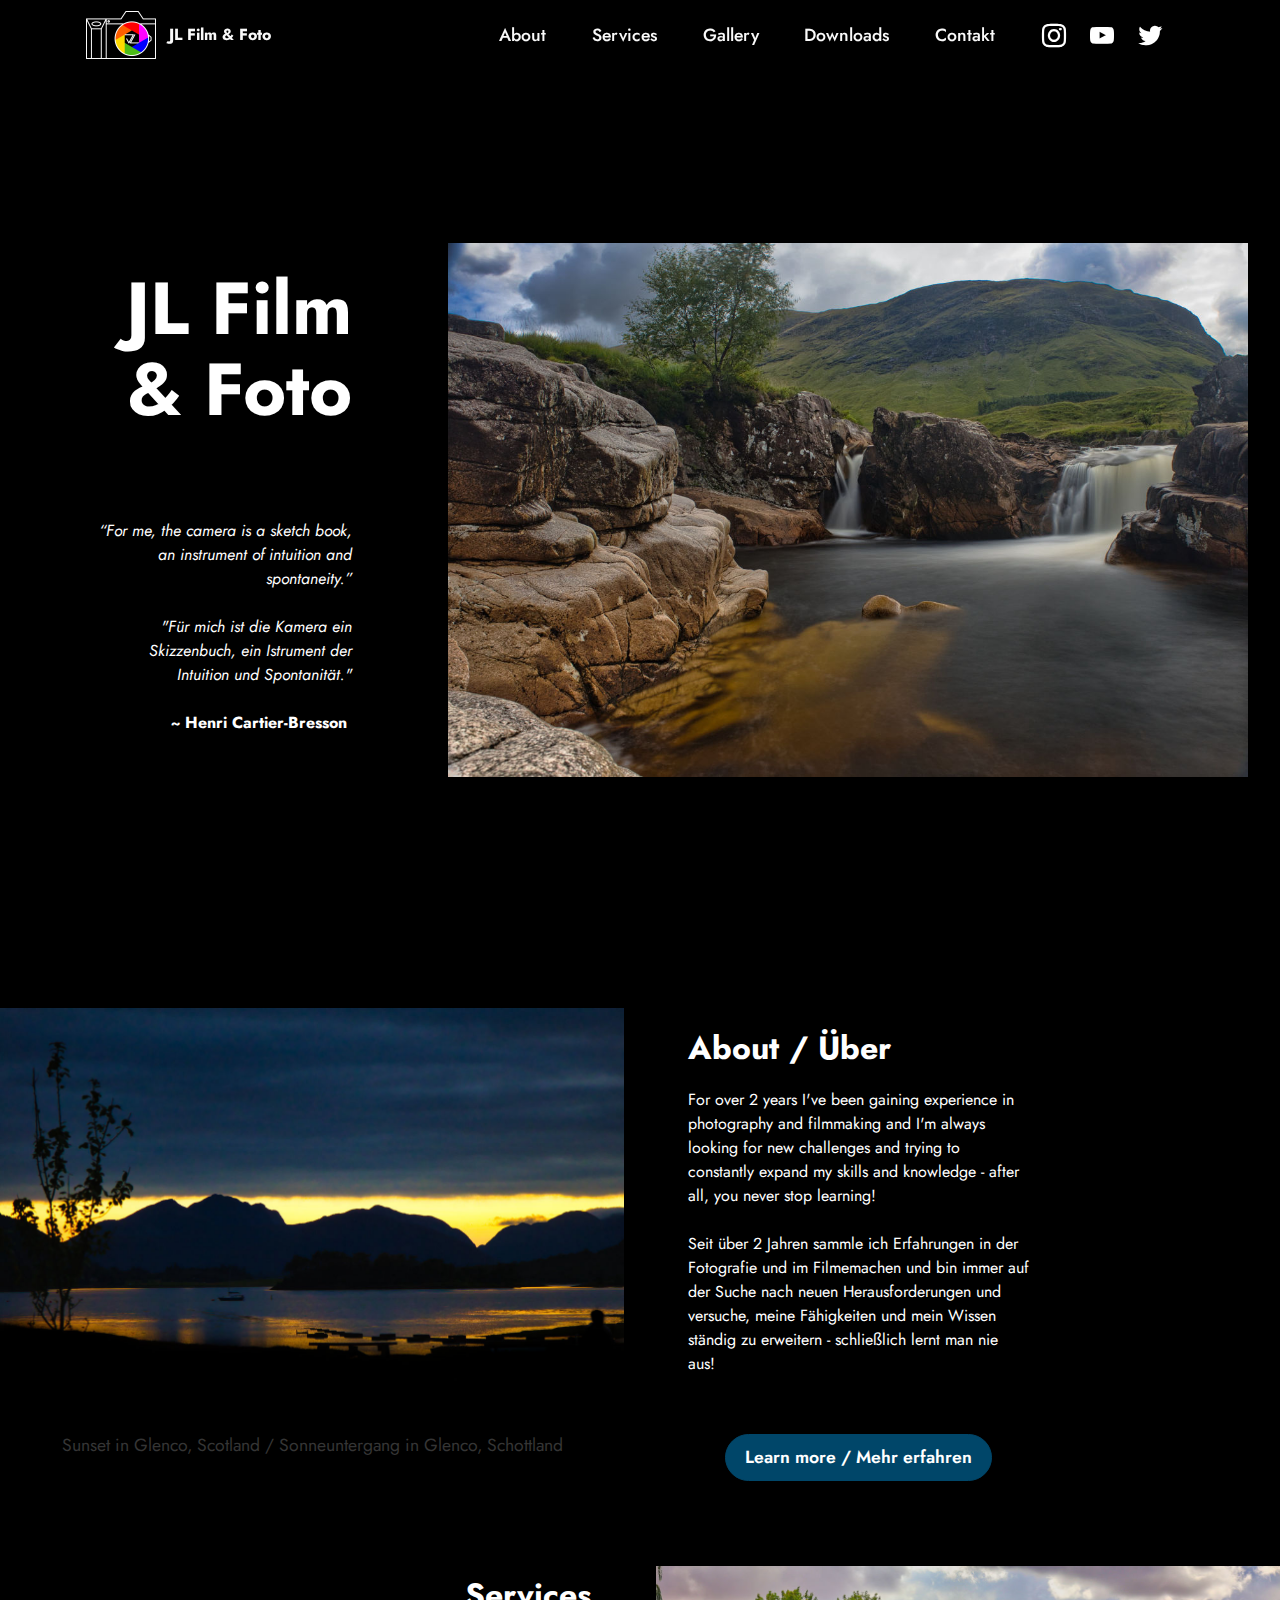
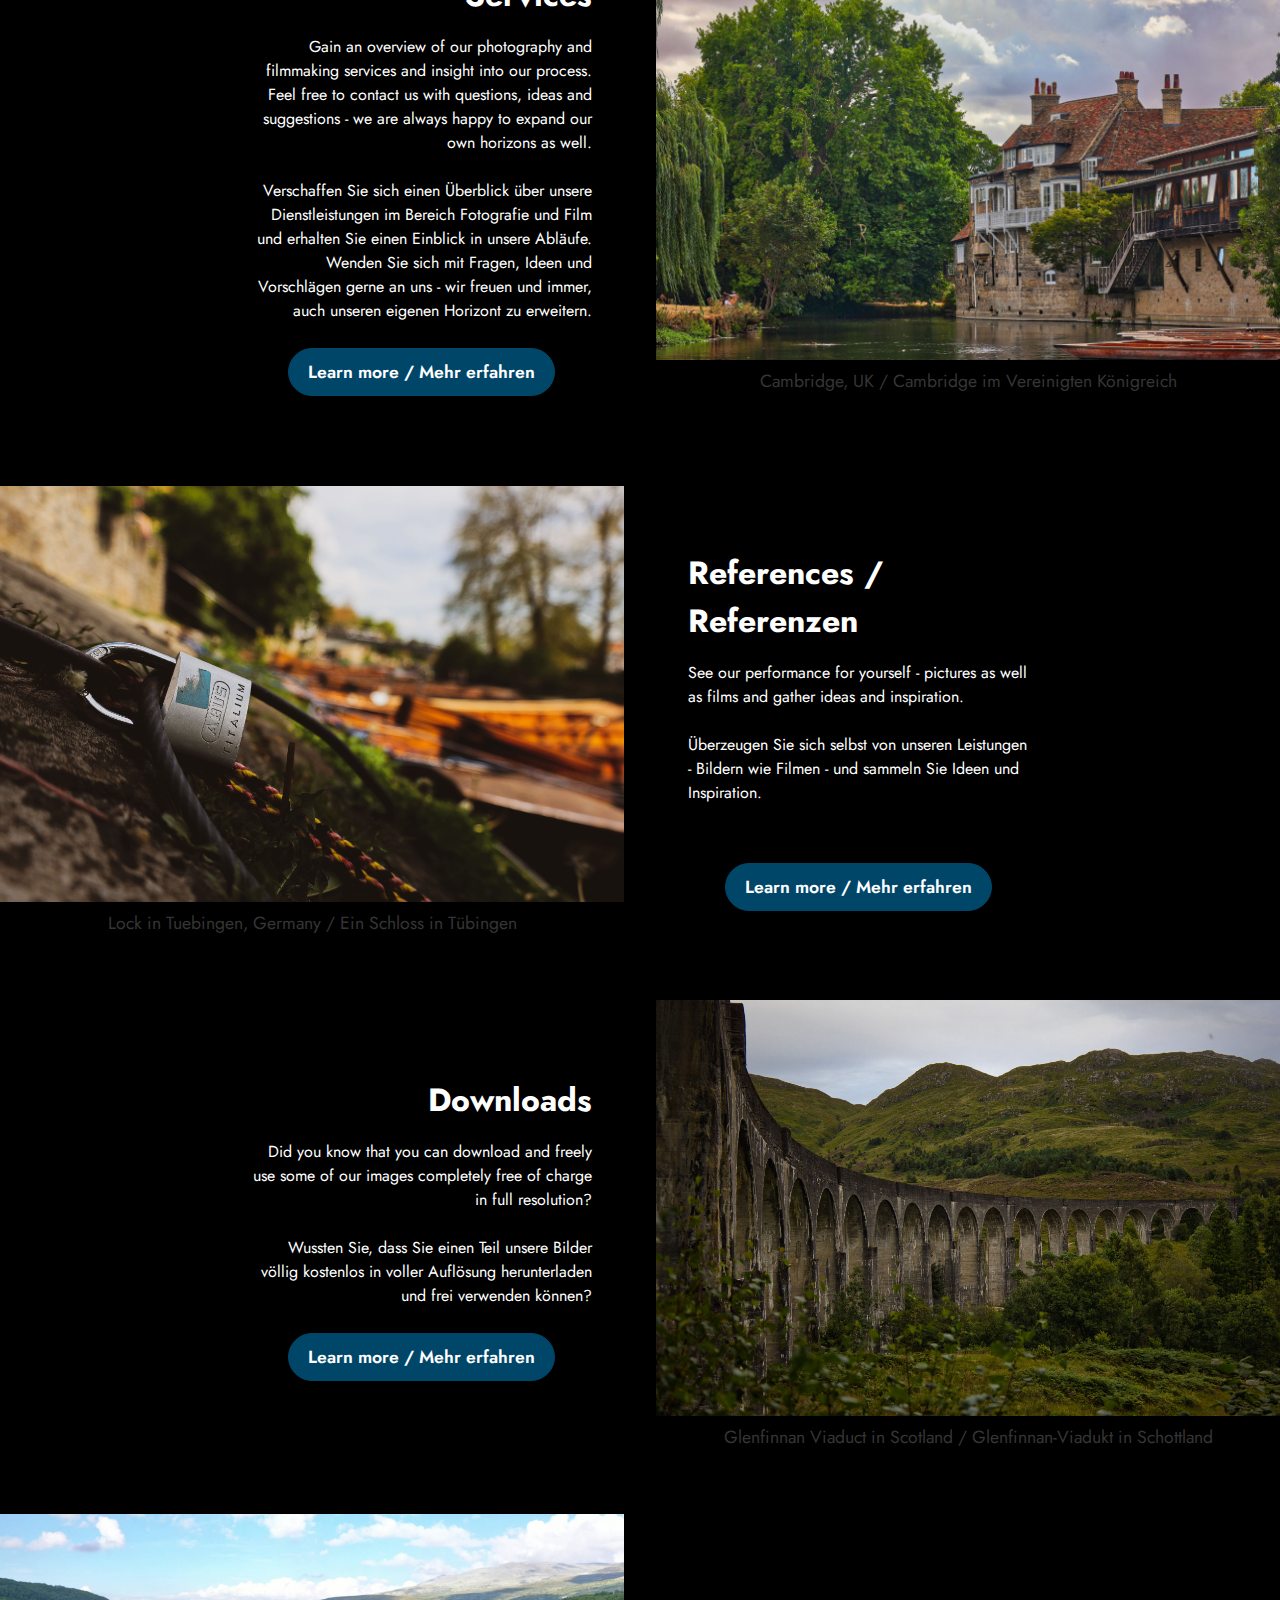
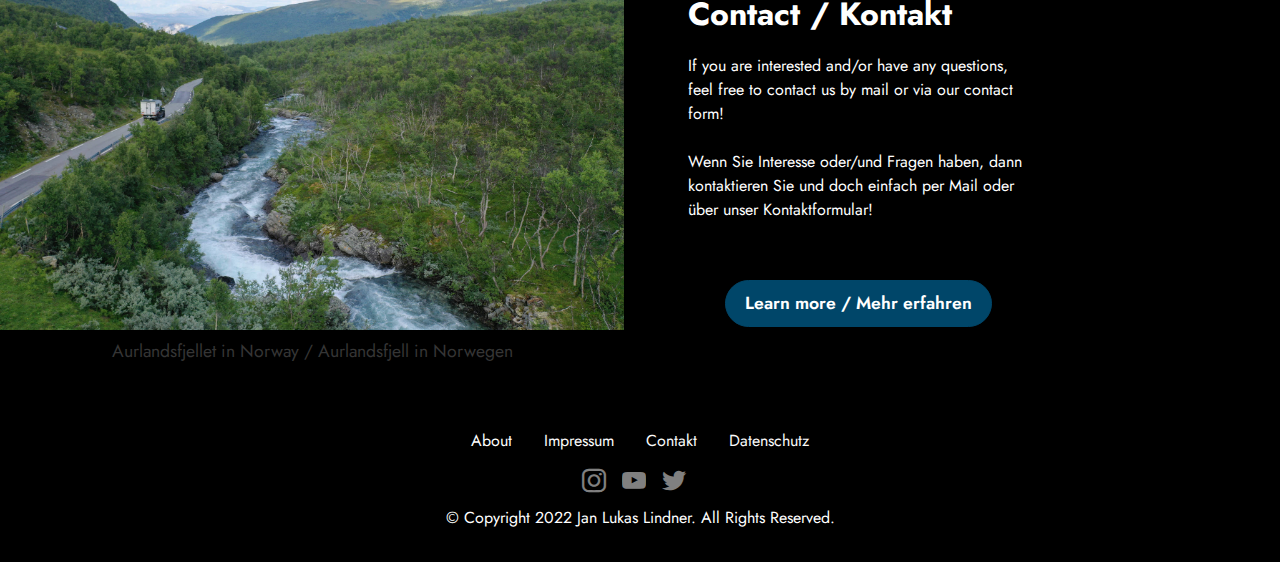
==== commit 737faf9d: "create github pages" ====
--- a/home.html
+++ b/home.html
@@ -10,7 +10,7 @@
   <meta property="og:image" content="">
   <meta name="twitter:title" content="Home">
   <meta name="viewport" content="width=device-width, initial-scale=1, minimum-scale=1">
-  <link rel="shortcut icon" href="assets/images/logo-xxl-wei-auf-transparent-96x73.png" type="image/x-icon">
+  <link rel="shortcut icon" href="assets/images/jl-film-foto-wei-10k-schwarz-140x96.png" type="image/x-icon">
   <meta name="description" content="Ich bin ambitionierter Hobbyfotograf und -Filmemacher aus Pfullingen bei Stuttgart und stehe Ihnen für Ihre Feieren und Projekte gerne zur Verfügung.">
   
   
@@ -38,7 +38,7 @@
             <div class="navbar-brand">
                 <span class="navbar-logo">
                     <a href="home.html">
-                        <img src="assets/images/logo-xxl-wei-auf-transparent-96x73.png" alt="Mobirise Website Builder" style="height: 3rem;">
+                        <img src="assets/images/jl-film-foto-wei-10k-schwarz-140x96.png" alt="Mobirise Website Builder" style="height: 3rem;">
                     </a>
                 </span>
                 <span class="navbar-caption-wrap"><a class="navbar-caption text-white text-primary display-7" href="home.html">JL Film &amp; Foto</a></span>
@@ -53,7 +53,7 @@
             </button>
             <div class="collapse navbar-collapse" id="navbarSupportedContent">
                 <ul class="navbar-nav nav-dropdown nav-right" data-app-modern-menu="true"><li class="nav-item"><a class="nav-link link text-white text-primary display-4" href="page1.html">About</a></li><li class="nav-item"><a class="nav-link link text-white text-primary display-4" href="page7.html">Services</a></li>
-                    <li class="nav-item"><a class="nav-link link text-white text-primary display-4" href="page5.html">References</a></li><li class="nav-item"><a class="nav-link link text-white text-primary display-4" href="page4.html">Downloads</a></li>
+                    <li class="nav-item"><a class="nav-link link text-white text-primary display-4" href="page5.html">Gallery</a></li><li class="nav-item"><a class="nav-link link text-white text-primary display-4" href="page4.html">Downloads</a></li>
                     <li class="nav-item"><a class="nav-link link text-white text-primary display-4" href="page2.html">Contakt</a>
                     </li></ul>
                 <div class="icons-menu">
--- a/assets/mobirise/css/mbr-additional.css
+++ b/assets/mobirise/css/mbr-additional.css
@@ -3389,15 +3389,15 @@
   color: #ffffff;
   text-align: right;
 }
-.cid-tnE8RxJV81 {
-  padding-top: 6rem;
-  padding-bottom: 6rem;
+.cid-t924P7fzw8 {
+  padding-top: 8rem;
+  padding-bottom: 8rem;
   background-color: #000000;
 }
-.cid-tnE8RxJV81 .mbr-fallback-image.disabled {
+.cid-t924P7fzw8 .mbr-fallback-image.disabled {
   display: none;
 }
-.cid-tnE8RxJV81 .mbr-fallback-image {
+.cid-t924P7fzw8 .mbr-fallback-image {
   display: block;
   background-size: cover;
   background-position: center center;
@@ -3406,130 +3406,306 @@
   position: absolute;
   top: 0;
 }
-.cid-tnE8RxJV81 .embla__slide {
-  display: flex;
+.cid-t924P7fzw8 .video-wrapper iframe {
+  width: 100%;
+}
+.cid-t924P7fzw8 .mbr-section-title,
+.cid-t924P7fzw8 .mbr-section-subtitle,
+.cid-t924P7fzw8 .mbr-text {
+  text-align: center;
+}
+.cid-t924P7fzw8 .mbr-section-title {
+  color: #ffffff;
+}
+.cid-t924P7fzw8 .mbr-section-subtitle {
+  color: #ffffff;
+}
+.cid-tr3izDx9Y2 {
+  padding-top: 6rem;
+  padding-bottom: 1rem;
+  background-color: #000000;
+}
+.cid-tr3izDx9Y2 .mbr-fallback-image.disabled {
+  display: none;
+}
+.cid-tr3izDx9Y2 .mbr-fallback-image {
+  display: block;
+  background-size: cover;
+  background-position: center center;
+  width: 100%;
+  height: 100%;
+  position: absolute;
+  top: 0;
+}
+.cid-tr3izDx9Y2 .row {
+  margin-left: 0;
+  margin-right: 0;
+}
+.cid-tr3izDx9Y2 .item {
+  padding-left: 0;
+  padding-right: 0;
+}
+.cid-tr3izDx9Y2 .item-wrapper {
+  height: 500px;
+  position: relative;
+}
+.cid-tr3izDx9Y2 .item-wrapper img {
+  height: 100%;
+  object-fit: cover;
+}
+.cid-tr3izDx9Y2 .item-wrapper .icon-wrapper {
+  pointer-events: none;
+  position: absolute;
+  width: 60px;
+  height: 60px;
+  font-size: 22px;
+  left: 50%;
+  top: 50%;
+  display: flex;
+  align-items: center;
   justify-content: center;
-  position: relative;
-  min-width: 570px;
-  max-width: 570px;
-}
-@media (max-width: 768px) {
-  .cid-tnE8RxJV81 .embla__slide {
-    min-width: 70%;
-    max-width: initial;
-    margin-left: 1rem !important;
-    margin-right: 1rem !important;
-  }
-}
-.cid-tnE8RxJV81 .embla__button--next,
-.cid-tnE8RxJV81 .embla__button--prev {
-  display: flex;
-}
-.cid-tnE8RxJV81 .embla__button {
+  border: 2px solid #ffffff;
+  border-radius: 50%;
+  opacity: 0;
+  color: #ffffff;
+  transform: translateX(-50%) translateY(-50%);
+  background-color: #1b1b1b;
+  transition: 0.2s;
+}
+.cid-tr3izDx9Y2 .item-wrapper:hover .icon-wrapper {
+  opacity: 0.7;
+}
+.cid-tr3izDx9Y2 .carousel-control,
+.cid-tr3izDx9Y2 .close {
+  background: #1b1b1b;
+}
+.cid-tr3izDx9Y2 .carousel-control-prev {
+  margin-left: 2.5rem;
+}
+.cid-tr3izDx9Y2 .carousel-control-prev span {
+  margin-right: 5px;
+}
+.cid-tr3izDx9Y2 .carousel-control-next {
+  margin-right: 2.5rem;
+}
+.cid-tr3izDx9Y2 .carousel-control-next span {
+  margin-left: 5px;
+}
+.cid-tr3izDx9Y2 .close {
+  position: fixed;
+  opacity: 0.5;
+  font-size: 22px;
+  font-weight: 300;
+  width: 60px;
+  height: 60px;
+  border-radius: 50%;
+  color: #fff;
+  top: 2.5rem;
+  right: 2.5rem;
+  border: 2px solid #fff;
+  text-shadow: none;
+  z-index: 5;
+  transition: opacity 0.3s ease;
+  font-family: 'Moririse2';
+  align-items: center;
+  justify-content: center;
+  display: flex;
+}
+.cid-tr3izDx9Y2 .close::before {
+  content: '\e91a';
+}
+.cid-tr3izDx9Y2 .close:hover {
+  opacity: 1;
+  background: #000;
+  color: #fff;
+}
+.cid-tr3izDx9Y2 .carousel-control {
+  display: flex;
   top: 50%;
   width: 60px;
   height: 60px;
   margin-top: -1.5rem;
   font-size: 22px;
   background-color: rgba(0, 0, 0, 0.5);
-  color: #fff;
   border: 2px solid #fff;
   border-radius: 50%;
   transition: all 0.3s;
-  position: absolute;
-  display: flex;
-  justify-content: center;
-  align-items: center;
-}
-@media (max-width: 768px) {
-  .cid-tnE8RxJV81 .embla__button {
-    display: none;
-  }
-}
-.cid-tnE8RxJV81 .embla__button:disabled {
-  cursor: default;
-  display: none;
-}
-.cid-tnE8RxJV81 .embla__button:hover {
-  background: #000;
-  color: rgba(255, 255, 255, 0.5);
-}
-.cid-tnE8RxJV81 .embla__button.embla__button--prev {
+}
+.cid-tr3izDx9Y2 .carousel-control.carousel-control-prev {
   left: 0;
   margin-left: 2.5rem;
 }
-.cid-tnE8RxJV81 .embla__button.embla__button--next {
+.cid-tr3izDx9Y2 .carousel-control.carousel-control-next {
   right: 0;
   margin-right: 2.5rem;
 }
+@media (max-width: 767px) {
+  .cid-tr3izDx9Y2 .carousel-control {
+    top: auto;
+    bottom: 1rem;
+  }
+}
+.cid-tr3izDx9Y2 .carousel-indicators {
+  position: absolute;
+  bottom: 0;
+  margin-bottom: 3px;
+}
+.cid-tr3izDx9Y2 .carousel-indicators li {
+  max-width: 15px;
+  height: 15px;
+  width: 15px;
+  max-height: 15px;
+  margin: 3px;
+  background-color: rgba(0, 0, 0, 0.5);
+  border: 2px solid #fff;
+  border-radius: 50%;
+  opacity: 0.5;
+  transition: all 0.3s;
+}
+.cid-tr3izDx9Y2 .carousel-indicators li.active,
+.cid-tr3izDx9Y2 .carousel-indicators li:hover {
+  opacity: 0.9;
+}
+.cid-tr3izDx9Y2 .carousel-indicators li::after,
+.cid-tr3izDx9Y2 .carousel-indicators li::before {
+  content: none;
+}
+.cid-tr3izDx9Y2 .carousel-indicators.ie-fix {
+  left: 50%;
+  display: block;
+  width: 60%;
+  margin-left: -30%;
+  text-align: center;
+}
 @media (max-width: 768px) {
-  .cid-tnE8RxJV81 .embla__button {
+  .cid-tr3izDx9Y2 .carousel-indicators {
+    display: none !important;
+  }
+}
+@media (max-width: 991px) {
+  .cid-tr3izDx9Y2 .carousel-indicators {
+    margin-bottom: 3.625rem !important;
+    padding-left: 2.5rem;
+    padding-right: 2.5rem;
+  }
+}
+@media (max-width: 767px) {
+  .cid-tr3izDx9Y2 .carousel-indicators {
+    display: none;
+  }
+}
+.cid-tr3izDx9Y2 .carousel-inner {
+  display: flex;
+  align-items: center;
+}
+.cid-tr3izDx9Y2 .carousel-inner > .active {
+  display: block;
+}
+.cid-tr3izDx9Y2 .carousel-control.left {
+  left: 0;
+  margin-left: 2.5rem;
+}
+.cid-tr3izDx9Y2 .carousel-control.right {
+  right: 0;
+  margin-right: 2.5rem;
+}
+.cid-tr3izDx9Y2 .carousel-control:hover {
+  background: #1b1b1b;
+  color: #fff;
+  opacity: 1;
+}
+@media (max-width: 768px) {
+  .cid-tr3izDx9Y2 .carousel-control,
+  .cid-tr3izDx9Y2 .carousel-indicators,
+  .cid-tr3izDx9Y2 .modal .close {
+    position: fixed;
+  }
+}
+@media (max-width: 767px) {
+  .cid-tr3izDx9Y2 .mbr-slider .carousel-control {
     top: auto;
-  }
-}
-.cid-tnE8RxJV81 .user_image {
-  width: 200px;
-  height: 200px;
-  margin-bottom: 1.6rem;
+    bottom: 20px;
+  }
+  .cid-tr3izDx9Y2 .mbr-slider > .container .carousel-control {
+    margin-bottom: 0;
+  }
+}
+.cid-tr3izDx9Y2 .carousel-indicators .active,
+.cid-tr3izDx9Y2 .carousel-indicators li {
+  width: 7px;
+  height: 7px;
+  margin: 3px;
+  background: #000000;
+  opacity: 0.5;
+  border: 4px solid #000000;
+}
+.cid-tr3izDx9Y2 .carousel-indicators .active {
+  background: #fff;
+}
+.cid-tr3izDx9Y2 .carousel-indicators li {
+  max-width: 15px;
+  max-height: 15px;
+  border-radius: 50%;
+}
+.cid-tr3izDx9Y2 .modal {
+  padding-left: 0 !important;
+  position: fixed;
   overflow: hidden;
-  border-radius: 50%;
-  margin: 0 auto 2rem auto;
-}
-.cid-tnE8RxJV81 .user_image .item-wrapper {
-  width: 200px;
-  height: 200px;
-}
-.cid-tnE8RxJV81 .user_image img {
-  width: 100%;
-  min-width: 100%;
-  min-height: 100%;
-  object-fit: cover;
-}
-@media (max-width: 230px) {
-  .cid-tnE8RxJV81 .user_image {
-    width: 100%;
-    height: auto;
-  }
-}
-.cid-tnE8RxJV81 .embla {
-  position: relative;
-  width: 100%;
-}
-.cid-tnE8RxJV81 .embla__viewport {
-  overflow: hidden;
-  width: 100%;
-}
-.cid-tnE8RxJV81 .embla__viewport.is-draggable {
-  cursor: grab;
-}
-.cid-tnE8RxJV81 .embla__viewport.is-dragging {
-  cursor: grabbing;
-}
-.cid-tnE8RxJV81 .embla__container {
-  display: flex;
-  user-select: none;
-  -webkit-touch-callout: none;
-  -khtml-user-select: none;
-  -webkit-tap-highlight-color: transparent;
-}
-.cid-tnE8RxJV81 H3 {
+  padding-right: 0 !important;
+}
+.cid-tr3izDx9Y2 .modal-dialog {
+  margin: 0 auto;
+  max-width: 100%;
+  padding-left: 1rem;
+  padding-right: 1rem;
+}
+.cid-tr3izDx9Y2 .modal-content {
+  border-radius: 0;
+  border: none;
+  background: transparent;
+}
+.cid-tr3izDx9Y2 .modal-body {
+  padding: 0;
+  display: flex;
+  align-items: center;
+}
+.cid-tr3izDx9Y2 .modal-body img {
+  width: 100%;
+  object-fit: contain;
+  max-height: calc(100vh - 1.75rem);
+}
+.cid-tr3izDx9Y2 .carousel {
+  width: 100%;
+}
+.cid-tr3izDx9Y2 .modal-backdrop.in {
+  opacity: 0.8;
+}
+.cid-tr3izDx9Y2 .modal.fade .modal-dialog {
+  transition: margin-top 0.3s ease-out;
+}
+.cid-tr3izDx9Y2 .modal.fade .modal-dialog,
+.cid-tr3izDx9Y2 .modal.in .modal-dialog {
+  transform: none;
+}
+.cid-tr3izDx9Y2 .mbr-gallery .item-wrapper {
+  cursor: pointer;
+}
+.cid-tr3izDx9Y2 H6 {
+  text-align: center;
+  color: #bbbbbb;
+}
+.cid-tr3izDx9Y2 H3 {
   color: #ffffff;
 }
-.cid-tnE8RxJV81 .user_text {
-  color: #ffffff;
-}
-.cid-tnE8RxJV81 .user_name {
-  color: #004669;
-}
-.cid-t924P7fzw8 {
-  padding-top: 6rem;
-  padding-bottom: 6rem;
+.cid-tr3k4iFP0S {
+  padding-top: 1rem;
+  padding-bottom: 5rem;
   background-color: #000000;
 }
-.cid-t924P7fzw8 .mbr-fallback-image.disabled {
+.cid-tr3k4iFP0S .mbr-fallback-image.disabled {
   display: none;
 }
-.cid-t924P7fzw8 .mbr-fallback-image {
+.cid-tr3k4iFP0S .mbr-fallback-image {
   display: block;
   background-size: cover;
   background-position: center center;
@@ -3538,19 +3714,716 @@
   position: absolute;
   top: 0;
 }
-.cid-t924P7fzw8 .video-wrapper iframe {
-  width: 100%;
-}
-.cid-t924P7fzw8 .mbr-section-title,
-.cid-t924P7fzw8 .mbr-section-subtitle,
-.cid-t924P7fzw8 .mbr-text {
+.cid-tr3k4iFP0S .row {
+  margin-left: 0;
+  margin-right: 0;
+}
+.cid-tr3k4iFP0S .item {
+  padding-left: 0;
+  padding-right: 0;
+}
+.cid-tr3k4iFP0S .item-wrapper {
+  height: 500px;
+  position: relative;
+}
+.cid-tr3k4iFP0S .item-wrapper img {
+  height: 100%;
+  object-fit: cover;
+}
+.cid-tr3k4iFP0S .item-wrapper .icon-wrapper {
+  pointer-events: none;
+  position: absolute;
+  width: 60px;
+  height: 60px;
+  font-size: 22px;
+  left: 50%;
+  top: 50%;
+  display: flex;
+  align-items: center;
+  justify-content: center;
+  border: 2px solid #ffffff;
+  border-radius: 50%;
+  opacity: 0;
+  color: #ffffff;
+  transform: translateX(-50%) translateY(-50%);
+  background-color: #1b1b1b;
+  transition: 0.2s;
+}
+.cid-tr3k4iFP0S .item-wrapper:hover .icon-wrapper {
+  opacity: 0.7;
+}
+.cid-tr3k4iFP0S .carousel-control,
+.cid-tr3k4iFP0S .close {
+  background: #1b1b1b;
+}
+.cid-tr3k4iFP0S .carousel-control-prev {
+  margin-left: 2.5rem;
+}
+.cid-tr3k4iFP0S .carousel-control-prev span {
+  margin-right: 5px;
+}
+.cid-tr3k4iFP0S .carousel-control-next {
+  margin-right: 2.5rem;
+}
+.cid-tr3k4iFP0S .carousel-control-next span {
+  margin-left: 5px;
+}
+.cid-tr3k4iFP0S .close {
+  position: fixed;
+  opacity: 0.5;
+  font-size: 22px;
+  font-weight: 300;
+  width: 60px;
+  height: 60px;
+  border-radius: 50%;
+  color: #fff;
+  top: 2.5rem;
+  right: 2.5rem;
+  border: 2px solid #fff;
+  text-shadow: none;
+  z-index: 5;
+  transition: opacity 0.3s ease;
+  font-family: 'Moririse2';
+  align-items: center;
+  justify-content: center;
+  display: flex;
+}
+.cid-tr3k4iFP0S .close::before {
+  content: '\e91a';
+}
+.cid-tr3k4iFP0S .close:hover {
+  opacity: 1;
+  background: #000;
+  color: #fff;
+}
+.cid-tr3k4iFP0S .carousel-control {
+  display: flex;
+  top: 50%;
+  width: 60px;
+  height: 60px;
+  margin-top: -1.5rem;
+  font-size: 22px;
+  background-color: rgba(0, 0, 0, 0.5);
+  border: 2px solid #fff;
+  border-radius: 50%;
+  transition: all 0.3s;
+}
+.cid-tr3k4iFP0S .carousel-control.carousel-control-prev {
+  left: 0;
+  margin-left: 2.5rem;
+}
+.cid-tr3k4iFP0S .carousel-control.carousel-control-next {
+  right: 0;
+  margin-right: 2.5rem;
+}
+@media (max-width: 767px) {
+  .cid-tr3k4iFP0S .carousel-control {
+    top: auto;
+    bottom: 1rem;
+  }
+}
+.cid-tr3k4iFP0S .carousel-indicators {
+  position: absolute;
+  bottom: 0;
+  margin-bottom: 3px;
+}
+.cid-tr3k4iFP0S .carousel-indicators li {
+  max-width: 15px;
+  height: 15px;
+  width: 15px;
+  max-height: 15px;
+  margin: 3px;
+  background-color: rgba(0, 0, 0, 0.5);
+  border: 2px solid #fff;
+  border-radius: 50%;
+  opacity: 0.5;
+  transition: all 0.3s;
+}
+.cid-tr3k4iFP0S .carousel-indicators li.active,
+.cid-tr3k4iFP0S .carousel-indicators li:hover {
+  opacity: 0.9;
+}
+.cid-tr3k4iFP0S .carousel-indicators li::after,
+.cid-tr3k4iFP0S .carousel-indicators li::before {
+  content: none;
+}
+.cid-tr3k4iFP0S .carousel-indicators.ie-fix {
+  left: 50%;
+  display: block;
+  width: 60%;
+  margin-left: -30%;
   text-align: center;
 }
-.cid-t924P7fzw8 .mbr-section-title {
+@media (max-width: 768px) {
+  .cid-tr3k4iFP0S .carousel-indicators {
+    display: none !important;
+  }
+}
+@media (max-width: 991px) {
+  .cid-tr3k4iFP0S .carousel-indicators {
+    margin-bottom: 3.625rem !important;
+    padding-left: 2.5rem;
+    padding-right: 2.5rem;
+  }
+}
+@media (max-width: 767px) {
+  .cid-tr3k4iFP0S .carousel-indicators {
+    display: none;
+  }
+}
+.cid-tr3k4iFP0S .carousel-inner {
+  display: flex;
+  align-items: center;
+}
+.cid-tr3k4iFP0S .carousel-inner > .active {
+  display: block;
+}
+.cid-tr3k4iFP0S .carousel-control.left {
+  left: 0;
+  margin-left: 2.5rem;
+}
+.cid-tr3k4iFP0S .carousel-control.right {
+  right: 0;
+  margin-right: 2.5rem;
+}
+.cid-tr3k4iFP0S .carousel-control:hover {
+  background: #1b1b1b;
+  color: #fff;
+  opacity: 1;
+}
+@media (max-width: 768px) {
+  .cid-tr3k4iFP0S .carousel-control,
+  .cid-tr3k4iFP0S .carousel-indicators,
+  .cid-tr3k4iFP0S .modal .close {
+    position: fixed;
+  }
+}
+@media (max-width: 767px) {
+  .cid-tr3k4iFP0S .mbr-slider .carousel-control {
+    top: auto;
+    bottom: 20px;
+  }
+  .cid-tr3k4iFP0S .mbr-slider > .container .carousel-control {
+    margin-bottom: 0;
+  }
+}
+.cid-tr3k4iFP0S .carousel-indicators .active,
+.cid-tr3k4iFP0S .carousel-indicators li {
+  width: 7px;
+  height: 7px;
+  margin: 3px;
+  background: #000000;
+  opacity: 0.5;
+  border: 4px solid #000000;
+}
+.cid-tr3k4iFP0S .carousel-indicators .active {
+  background: #fff;
+}
+.cid-tr3k4iFP0S .carousel-indicators li {
+  max-width: 15px;
+  max-height: 15px;
+  border-radius: 50%;
+}
+.cid-tr3k4iFP0S .modal {
+  padding-left: 0 !important;
+  position: fixed;
+  overflow: hidden;
+  padding-right: 0 !important;
+}
+.cid-tr3k4iFP0S .modal-dialog {
+  margin: 0 auto;
+  max-width: 100%;
+  padding-left: 1rem;
+  padding-right: 1rem;
+}
+.cid-tr3k4iFP0S .modal-content {
+  border-radius: 0;
+  border: none;
+  background: transparent;
+}
+.cid-tr3k4iFP0S .modal-body {
+  padding: 0;
+  display: flex;
+  align-items: center;
+}
+.cid-tr3k4iFP0S .modal-body img {
+  width: 100%;
+  object-fit: contain;
+  max-height: calc(100vh - 1.75rem);
+}
+.cid-tr3k4iFP0S .carousel {
+  width: 100%;
+}
+.cid-tr3k4iFP0S .modal-backdrop.in {
+  opacity: 0.8;
+}
+.cid-tr3k4iFP0S .modal.fade .modal-dialog {
+  transition: margin-top 0.3s ease-out;
+}
+.cid-tr3k4iFP0S .modal.fade .modal-dialog,
+.cid-tr3k4iFP0S .modal.in .modal-dialog {
+  transform: none;
+}
+.cid-tr3k4iFP0S .mbr-gallery .item-wrapper {
+  cursor: pointer;
+}
+.cid-tr3k4iFP0S H6 {
+  text-align: center;
+  color: #bbbbbb;
+}
+.cid-tr3k4iFP0S H3 {
   color: #ffffff;
 }
-.cid-t924P7fzw8 .mbr-section-subtitle {
+.cid-tqnytcrwcr {
+  padding-top: 5rem;
+  padding-bottom: 5rem;
+  background-color: #000000;
+}
+@media (min-width: 992px) {
+  .cid-tqnytcrwcr .carousel {
+    min-height: 1200px;
+  }
+  .cid-tqnytcrwcr .carousel img {
+    max-height: 1200px;
+    object-fit: contain;
+  }
+}
+@media (max-width: 991px) and (min-width: 768px) {
+  .cid-tqnytcrwcr .carousel {
+    min-height: 780px;
+  }
+  .cid-tqnytcrwcr .carousel img {
+    max-height: 780px;
+    object-fit: contain;
+  }
+}
+@media (max-width: 767px) {
+  .cid-tqnytcrwcr .carousel {
+    min-height: 660px;
+  }
+  .cid-tqnytcrwcr .carousel img {
+    max-height: 660px;
+    object-fit: contain;
+  }
+  .cid-tqnytcrwcr .container .carousel-control {
+    margin-bottom: 0;
+  }
+  .cid-tqnytcrwcr .content-slider-wrap {
+    width: 100% !important;
+  }
+}
+.cid-tqnytcrwcr .carousel,
+.cid-tqnytcrwcr .carousel-inner {
+  display: flex;
+  align-items: center;
+}
+.cid-tqnytcrwcr .item-wrapper {
+  width: 100%;
+}
+.cid-tqnytcrwcr .carousel-caption {
+  bottom: 40px;
+}
+.cid-tqnytcrwcr .carousel-control:hover {
+  background: #1b1b1b;
+  color: #fff;
+  opacity: 1;
+}
+.cid-tqnytcrwcr .mobi-mbri-arrow-next {
+  margin-left: 5px;
+}
+.cid-tqnytcrwcr .mobi-mbri-arrow-prev {
+  margin-right: 5px;
+}
+.cid-tqnytcrwcr .container .carousel-indicators {
+  margin-bottom: 3px;
+}
+.cid-tqnytcrwcr .carousel-control {
+  top: 50%;
+  width: 60px;
+  height: 60px;
+  margin-top: -1.5rem;
+  font-size: 22px;
+  background-color: rgba(0, 0, 0, 0.5);
+  border: 2px solid #fff;
+  border-radius: 50%;
+  transition: all 0.3s;
+}
+.cid-tqnytcrwcr .carousel-control.carousel-control-prev {
+  left: 0;
+  margin-left: 2.5rem;
+}
+.cid-tqnytcrwcr .carousel-control.carousel-control-next {
+  right: 0;
+  margin-right: 2.5rem;
+}
+@media (max-width: 767px) {
+  .cid-tqnytcrwcr .carousel-control {
+    top: auto;
+    bottom: 1rem;
+  }
+}
+.cid-tqnytcrwcr .carousel-indicators {
+  position: absolute;
+  bottom: 0;
+  margin-bottom: 1.5rem !important;
+}
+.cid-tqnytcrwcr .carousel-indicators li {
+  max-width: 15px;
+  height: 15px;
+  width: 15px;
+  max-height: 15px;
+  margin: 3px;
+  background-color: rgba(0, 0, 0, 0.5);
+  border: 2px solid #fff;
+  border-radius: 50%;
+  opacity: 0.5;
+  transition: all 0.3s;
+}
+.cid-tqnytcrwcr .carousel-indicators li.active,
+.cid-tqnytcrwcr .carousel-indicators li:hover {
+  opacity: 0.9;
+}
+.cid-tqnytcrwcr .carousel-indicators li::after,
+.cid-tqnytcrwcr .carousel-indicators li::before {
+  content: none;
+}
+.cid-tqnytcrwcr .carousel-indicators.ie-fix {
+  left: 50%;
+  display: block;
+  width: 60%;
+  margin-left: -30%;
+  text-align: center;
+}
+@media (max-width: 768px) {
+  .cid-tqnytcrwcr .carousel-indicators {
+    display: none !important;
+  }
+}
+.cid-tqnytcrwcr H3 {
   color: #ffffff;
+}
+.cid-tr3mGFfzwJ {
+  padding-top: 6rem;
+  padding-bottom: 6rem;
+  background-color: #ffffff;
+}
+.cid-tr3mGFfzwJ .mbr-fallback-image.disabled {
+  display: none;
+}
+.cid-tr3mGFfzwJ .mbr-fallback-image {
+  display: block;
+  background-size: cover;
+  background-position: center center;
+  width: 100%;
+  height: 100%;
+  position: absolute;
+  top: 0;
+}
+.cid-tr3mGFfzwJ .row {
+  margin-left: 0;
+  margin-right: 0;
+}
+.cid-tr3mGFfzwJ .item {
+  padding-left: 0;
+  padding-right: 0;
+}
+.cid-tr3mGFfzwJ .item-wrapper {
+  height: 100%;
+  position: relative;
+}
+.cid-tr3mGFfzwJ .item-wrapper img {
+  height: 100%;
+  object-fit: cover;
+}
+.cid-tr3mGFfzwJ .item-wrapper .icon-wrapper {
+  pointer-events: none;
+  position: absolute;
+  width: 60px;
+  height: 60px;
+  font-size: 22px;
+  left: 50%;
+  top: 50%;
+  display: flex;
+  align-items: center;
+  justify-content: center;
+  border: 2px solid #ffffff;
+  border-radius: 50%;
+  opacity: 0;
+  color: #ffffff;
+  transform: translateX(-50%) translateY(-50%);
+  background-color: #1b1b1b;
+  transition: 0.2s;
+}
+.cid-tr3mGFfzwJ .item-wrapper:hover .icon-wrapper {
+  opacity: 0.7;
+}
+.cid-tr3mGFfzwJ .carousel-control,
+.cid-tr3mGFfzwJ .close {
+  background: #1b1b1b;
+}
+.cid-tr3mGFfzwJ .carousel-control-prev {
+  margin-left: 2.5rem;
+}
+.cid-tr3mGFfzwJ .carousel-control-prev span {
+  margin-right: 5px;
+}
+.cid-tr3mGFfzwJ .carousel-control-next {
+  margin-right: 2.5rem;
+}
+.cid-tr3mGFfzwJ .carousel-control-next span {
+  margin-left: 5px;
+}
+.cid-tr3mGFfzwJ .close {
+  position: fixed;
+  opacity: 0.5;
+  font-size: 22px;
+  font-weight: 300;
+  width: 60px;
+  height: 60px;
+  border-radius: 50%;
+  color: #fff;
+  top: 2.5rem;
+  right: 2.5rem;
+  border: 2px solid #fff;
+  text-shadow: none;
+  z-index: 5;
+  transition: opacity 0.3s ease;
+  font-family: 'Moririse2';
+  align-items: center;
+  justify-content: center;
+  display: flex;
+}
+.cid-tr3mGFfzwJ .close::before {
+  content: '\e91a';
+}
+.cid-tr3mGFfzwJ .close:hover {
+  opacity: 1;
+  background: #000;
+  color: #fff;
+}
+.cid-tr3mGFfzwJ .carousel-control {
+  display: flex;
+  top: 50%;
+  width: 60px;
+  height: 60px;
+  margin-top: -1.5rem;
+  font-size: 22px;
+  background-color: rgba(0, 0, 0, 0.5);
+  border: 2px solid #fff;
+  border-radius: 50%;
+  transition: all 0.3s;
+}
+.cid-tr3mGFfzwJ .carousel-control.carousel-control-prev {
+  left: 0;
+  margin-left: 2.5rem;
+}
+.cid-tr3mGFfzwJ .carousel-control.carousel-control-next {
+  right: 0;
+  margin-right: 2.5rem;
+}
+@media (max-width: 767px) {
+  .cid-tr3mGFfzwJ .carousel-control {
+    top: auto;
+    bottom: 1rem;
+  }
+}
+.cid-tr3mGFfzwJ .carousel-indicators {
+  position: absolute;
+  bottom: 0;
+  margin-bottom: 3px;
+}
+.cid-tr3mGFfzwJ .carousel-indicators li {
+  max-width: 15px;
+  height: 15px;
+  width: 15px;
+  max-height: 15px;
+  margin: 3px;
+  background-color: rgba(0, 0, 0, 0.5);
+  border: 2px solid #fff;
+  border-radius: 50%;
+  opacity: 0.5;
+  transition: all 0.3s;
+}
+.cid-tr3mGFfzwJ .carousel-indicators li.active,
+.cid-tr3mGFfzwJ .carousel-indicators li:hover {
+  opacity: 0.9;
+}
+.cid-tr3mGFfzwJ .carousel-indicators li::after,
+.cid-tr3mGFfzwJ .carousel-indicators li::before {
+  content: none;
+}
+.cid-tr3mGFfzwJ .carousel-indicators.ie-fix {
+  left: 50%;
+  display: block;
+  width: 60%;
+  margin-left: -30%;
+  text-align: center;
+}
+@media (max-width: 768px) {
+  .cid-tr3mGFfzwJ .carousel-indicators {
+    display: none !important;
+  }
+}
+@media (max-width: 991px) {
+  .cid-tr3mGFfzwJ .carousel-indicators {
+    margin-bottom: 3.625rem !important;
+    padding-left: 2.5rem;
+    padding-right: 2.5rem;
+  }
+}
+@media (max-width: 767px) {
+  .cid-tr3mGFfzwJ .carousel-indicators {
+    display: none;
+  }
+}
+.cid-tr3mGFfzwJ .carousel-inner {
+  display: flex;
+  align-items: center;
+}
+.cid-tr3mGFfzwJ .carousel-inner > .active {
+  display: block;
+}
+.cid-tr3mGFfzwJ .carousel-control.left {
+  left: 0;
+  margin-left: 2.5rem;
+}
+.cid-tr3mGFfzwJ .carousel-control.right {
+  right: 0;
+  margin-right: 2.5rem;
+}
+.cid-tr3mGFfzwJ .carousel-control:hover {
+  background: #1b1b1b;
+  color: #fff;
+  opacity: 1;
+}
+@media (max-width: 768px) {
+  .cid-tr3mGFfzwJ .carousel-control,
+  .cid-tr3mGFfzwJ .carousel-indicators,
+  .cid-tr3mGFfzwJ .modal .close {
+    position: fixed;
+  }
+}
+@media (max-width: 767px) {
+  .cid-tr3mGFfzwJ .mbr-slider .carousel-control {
+    top: auto;
+    bottom: 20px;
+  }
+  .cid-tr3mGFfzwJ .mbr-slider > .container .carousel-control {
+    margin-bottom: 0;
+  }
+}
+.cid-tr3mGFfzwJ .carousel-indicators .active,
+.cid-tr3mGFfzwJ .carousel-indicators li {
+  width: 7px;
+  height: 7px;
+  margin: 3px;
+  background: #000000;
+  opacity: 0.5;
+  border: 4px solid #000000;
+}
+.cid-tr3mGFfzwJ .carousel-indicators .active {
+  background: #fff;
+}
+.cid-tr3mGFfzwJ .carousel-indicators li {
+  max-width: 15px;
+  max-height: 15px;
+  border-radius: 50%;
+}
+.cid-tr3mGFfzwJ .modal {
+  padding-left: 0 !important;
+  position: fixed;
+  overflow: hidden;
+  padding-right: 0 !important;
+}
+.cid-tr3mGFfzwJ .modal-dialog {
+  margin: 0 auto;
+  max-width: 100%;
+  padding-left: 1rem;
+  padding-right: 1rem;
+}
+.cid-tr3mGFfzwJ .modal-content {
+  border-radius: 0;
+  border: none;
+  background: transparent;
+}
+.cid-tr3mGFfzwJ .modal-body {
+  padding: 0;
+  display: flex;
+  align-items: center;
+}
+.cid-tr3mGFfzwJ .modal-body img {
+  width: 100%;
+  object-fit: contain;
+  max-height: calc(100vh - 1.75rem);
+}
+.cid-tr3mGFfzwJ .carousel {
+  width: 100%;
+}
+.cid-tr3mGFfzwJ .modal-backdrop.in {
+  opacity: 0.8;
+}
+.cid-tr3mGFfzwJ .modal.fade .modal-dialog {
+  transition: margin-top 0.3s ease-out;
+}
+.cid-tr3mGFfzwJ .modal.fade .modal-dialog,
+.cid-tr3mGFfzwJ .modal.in .modal-dialog {
+  transform: none;
+}
+.cid-tr3mGFfzwJ .mbr-gallery .item-wrapper {
+  cursor: pointer;
+}
+.cid-tr3mGFfzwJ H6 {
+  text-align: center;
+}
+.cid-tr3mHsQmUW {
+  padding-top: 6rem;
+  padding-bottom: 6rem;
+  background-color: #ffffff;
+}
+.cid-tr3mHsQmUW img,
+.cid-tr3mHsQmUW .item-img {
+  width: 100%;
+}
+.cid-tr3mHsQmUW .item:focus,
+.cid-tr3mHsQmUW span:focus {
+  outline: none;
+}
+.cid-tr3mHsQmUW .item {
+  cursor: pointer;
+  margin-bottom: 2rem;
+  position: relative;
+}
+.cid-tr3mHsQmUW .row {
+  margin-left: 0;
+  margin-right: 0;
+}
+.cid-tr3mHsQmUW .item {
+  padding: 0;
+  margin: 0;
+}
+.cid-tr3mHsQmUW .item-wrapper {
+  position: unset;
+  border-radius: 4px;
+  background: #fafafa;
+  height: 100%;
+  display: flex;
+  flex-flow: column nowrap;
+}
+@media (min-width: 992px) {
+  .cid-tr3mHsQmUW .item-wrapper .item-content {
+    padding: 2rem;
+  }
+}
+@media (max-width: 991px) {
+  .cid-tr3mHsQmUW .item-wrapper .item-content {
+    padding: 1rem;
+  }
+}
+.cid-tr3mHsQmUW .mbr-section-btn {
+  margin-top: auto !important;
+}
+.cid-tr3mHsQmUW .mbr-section-title {
+  color: #232323;
 }
 .cid-tnEbm4MDt3 {
   padding-top: 90px;
--- a/assets/mobirise/css/mbr-additional.css
+++ b/assets/mobirise/css/mbr-additional.css
@@ -3389,15 +3389,15 @@
   color: #ffffff;
   text-align: right;
 }
-.cid-tnE8RxJV81 {
-  padding-top: 6rem;
-  padding-bottom: 6rem;
+.cid-t924P7fzw8 {
+  padding-top: 8rem;
+  padding-bottom: 8rem;
   background-color: #000000;
 }
-.cid-tnE8RxJV81 .mbr-fallback-image.disabled {
+.cid-t924P7fzw8 .mbr-fallback-image.disabled {
   display: none;
 }
-.cid-tnE8RxJV81 .mbr-fallback-image {
+.cid-t924P7fzw8 .mbr-fallback-image {
   display: block;
   background-size: cover;
   background-position: center center;
@@ -3406,130 +3406,306 @@
   position: absolute;
   top: 0;
 }
-.cid-tnE8RxJV81 .embla__slide {
-  display: flex;
+.cid-t924P7fzw8 .video-wrapper iframe {
+  width: 100%;
+}
+.cid-t924P7fzw8 .mbr-section-title,
+.cid-t924P7fzw8 .mbr-section-subtitle,
+.cid-t924P7fzw8 .mbr-text {
+  text-align: center;
+}
+.cid-t924P7fzw8 .mbr-section-title {
+  color: #ffffff;
+}
+.cid-t924P7fzw8 .mbr-section-subtitle {
+  color: #ffffff;
+}
+.cid-tr3izDx9Y2 {
+  padding-top: 6rem;
+  padding-bottom: 1rem;
+  background-color: #000000;
+}
+.cid-tr3izDx9Y2 .mbr-fallback-image.disabled {
+  display: none;
+}
+.cid-tr3izDx9Y2 .mbr-fallback-image {
+  display: block;
+  background-size: cover;
+  background-position: center center;
+  width: 100%;
+  height: 100%;
+  position: absolute;
+  top: 0;
+}
+.cid-tr3izDx9Y2 .row {
+  margin-left: 0;
+  margin-right: 0;
+}
+.cid-tr3izDx9Y2 .item {
+  padding-left: 0;
+  padding-right: 0;
+}
+.cid-tr3izDx9Y2 .item-wrapper {
+  height: 500px;
+  position: relative;
+}
+.cid-tr3izDx9Y2 .item-wrapper img {
+  height: 100%;
+  object-fit: cover;
+}
+.cid-tr3izDx9Y2 .item-wrapper .icon-wrapper {
+  pointer-events: none;
+  position: absolute;
+  width: 60px;
+  height: 60px;
+  font-size: 22px;
+  left: 50%;
+  top: 50%;
+  display: flex;
+  align-items: center;
   justify-content: center;
-  position: relative;
-  min-width: 570px;
-  max-width: 570px;
-}
-@media (max-width: 768px) {
-  .cid-tnE8RxJV81 .embla__slide {
-    min-width: 70%;
-    max-width: initial;
-    margin-left: 1rem !important;
-    margin-right: 1rem !important;
-  }
-}
-.cid-tnE8RxJV81 .embla__button--next,
-.cid-tnE8RxJV81 .embla__button--prev {
-  display: flex;
-}
-.cid-tnE8RxJV81 .embla__button {
+  border: 2px solid #ffffff;
+  border-radius: 50%;
+  opacity: 0;
+  color: #ffffff;
+  transform: translateX(-50%) translateY(-50%);
+  background-color: #1b1b1b;
+  transition: 0.2s;
+}
+.cid-tr3izDx9Y2 .item-wrapper:hover .icon-wrapper {
+  opacity: 0.7;
+}
+.cid-tr3izDx9Y2 .carousel-control,
+.cid-tr3izDx9Y2 .close {
+  background: #1b1b1b;
+}
+.cid-tr3izDx9Y2 .carousel-control-prev {
+  margin-left: 2.5rem;
+}
+.cid-tr3izDx9Y2 .carousel-control-prev span {
+  margin-right: 5px;
+}
+.cid-tr3izDx9Y2 .carousel-control-next {
+  margin-right: 2.5rem;
+}
+.cid-tr3izDx9Y2 .carousel-control-next span {
+  margin-left: 5px;
+}
+.cid-tr3izDx9Y2 .close {
+  position: fixed;
+  opacity: 0.5;
+  font-size: 22px;
+  font-weight: 300;
+  width: 60px;
+  height: 60px;
+  border-radius: 50%;
+  color: #fff;
+  top: 2.5rem;
+  right: 2.5rem;
+  border: 2px solid #fff;
+  text-shadow: none;
+  z-index: 5;
+  transition: opacity 0.3s ease;
+  font-family: 'Moririse2';
+  align-items: center;
+  justify-content: center;
+  display: flex;
+}
+.cid-tr3izDx9Y2 .close::before {
+  content: '\e91a';
+}
+.cid-tr3izDx9Y2 .close:hover {
+  opacity: 1;
+  background: #000;
+  color: #fff;
+}
+.cid-tr3izDx9Y2 .carousel-control {
+  display: flex;
   top: 50%;
   width: 60px;
   height: 60px;
   margin-top: -1.5rem;
   font-size: 22px;
   background-color: rgba(0, 0, 0, 0.5);
-  color: #fff;
   border: 2px solid #fff;
   border-radius: 50%;
   transition: all 0.3s;
-  position: absolute;
-  display: flex;
-  justify-content: center;
-  align-items: center;
-}
-@media (max-width: 768px) {
-  .cid-tnE8RxJV81 .embla__button {
-    display: none;
-  }
-}
-.cid-tnE8RxJV81 .embla__button:disabled {
-  cursor: default;
-  display: none;
-}
-.cid-tnE8RxJV81 .embla__button:hover {
-  background: #000;
-  color: rgba(255, 255, 255, 0.5);
-}
-.cid-tnE8RxJV81 .embla__button.embla__button--prev {
+}
+.cid-tr3izDx9Y2 .carousel-control.carousel-control-prev {
   left: 0;
   margin-left: 2.5rem;
 }
-.cid-tnE8RxJV81 .embla__button.embla__button--next {
+.cid-tr3izDx9Y2 .carousel-control.carousel-control-next {
   right: 0;
   margin-right: 2.5rem;
 }
+@media (max-width: 767px) {
+  .cid-tr3izDx9Y2 .carousel-control {
+    top: auto;
+    bottom: 1rem;
+  }
+}
+.cid-tr3izDx9Y2 .carousel-indicators {
+  position: absolute;
+  bottom: 0;
+  margin-bottom: 3px;
+}
+.cid-tr3izDx9Y2 .carousel-indicators li {
+  max-width: 15px;
+  height: 15px;
+  width: 15px;
+  max-height: 15px;
+  margin: 3px;
+  background-color: rgba(0, 0, 0, 0.5);
+  border: 2px solid #fff;
+  border-radius: 50%;
+  opacity: 0.5;
+  transition: all 0.3s;
+}
+.cid-tr3izDx9Y2 .carousel-indicators li.active,
+.cid-tr3izDx9Y2 .carousel-indicators li:hover {
+  opacity: 0.9;
+}
+.cid-tr3izDx9Y2 .carousel-indicators li::after,
+.cid-tr3izDx9Y2 .carousel-indicators li::before {
+  content: none;
+}
+.cid-tr3izDx9Y2 .carousel-indicators.ie-fix {
+  left: 50%;
+  display: block;
+  width: 60%;
+  margin-left: -30%;
+  text-align: center;
+}
 @media (max-width: 768px) {
-  .cid-tnE8RxJV81 .embla__button {
+  .cid-tr3izDx9Y2 .carousel-indicators {
+    display: none !important;
+  }
+}
+@media (max-width: 991px) {
+  .cid-tr3izDx9Y2 .carousel-indicators {
+    margin-bottom: 3.625rem !important;
+    padding-left: 2.5rem;
+    padding-right: 2.5rem;
+  }
+}
+@media (max-width: 767px) {
+  .cid-tr3izDx9Y2 .carousel-indicators {
+    display: none;
+  }
+}
+.cid-tr3izDx9Y2 .carousel-inner {
+  display: flex;
+  align-items: center;
+}
+.cid-tr3izDx9Y2 .carousel-inner > .active {
+  display: block;
+}
+.cid-tr3izDx9Y2 .carousel-control.left {
+  left: 0;
+  margin-left: 2.5rem;
+}
+.cid-tr3izDx9Y2 .carousel-control.right {
+  right: 0;
+  margin-right: 2.5rem;
+}
+.cid-tr3izDx9Y2 .carousel-control:hover {
+  background: #1b1b1b;
+  color: #fff;
+  opacity: 1;
+}
+@media (max-width: 768px) {
+  .cid-tr3izDx9Y2 .carousel-control,
+  .cid-tr3izDx9Y2 .carousel-indicators,
+  .cid-tr3izDx9Y2 .modal .close {
+    position: fixed;
+  }
+}
+@media (max-width: 767px) {
+  .cid-tr3izDx9Y2 .mbr-slider .carousel-control {
     top: auto;
-  }
-}
-.cid-tnE8RxJV81 .user_image {
-  width: 200px;
-  height: 200px;
-  margin-bottom: 1.6rem;
+    bottom: 20px;
+  }
+  .cid-tr3izDx9Y2 .mbr-slider > .container .carousel-control {
+    margin-bottom: 0;
+  }
+}
+.cid-tr3izDx9Y2 .carousel-indicators .active,
+.cid-tr3izDx9Y2 .carousel-indicators li {
+  width: 7px;
+  height: 7px;
+  margin: 3px;
+  background: #000000;
+  opacity: 0.5;
+  border: 4px solid #000000;
+}
+.cid-tr3izDx9Y2 .carousel-indicators .active {
+  background: #fff;
+}
+.cid-tr3izDx9Y2 .carousel-indicators li {
+  max-width: 15px;
+  max-height: 15px;
+  border-radius: 50%;
+}
+.cid-tr3izDx9Y2 .modal {
+  padding-left: 0 !important;
+  position: fixed;
   overflow: hidden;
-  border-radius: 50%;
-  margin: 0 auto 2rem auto;
-}
-.cid-tnE8RxJV81 .user_image .item-wrapper {
-  width: 200px;
-  height: 200px;
-}
-.cid-tnE8RxJV81 .user_image img {
-  width: 100%;
-  min-width: 100%;
-  min-height: 100%;
-  object-fit: cover;
-}
-@media (max-width: 230px) {
-  .cid-tnE8RxJV81 .user_image {
-    width: 100%;
-    height: auto;
-  }
-}
-.cid-tnE8RxJV81 .embla {
-  position: relative;
-  width: 100%;
-}
-.cid-tnE8RxJV81 .embla__viewport {
-  overflow: hidden;
-  width: 100%;
-}
-.cid-tnE8RxJV81 .embla__viewport.is-draggable {
-  cursor: grab;
-}
-.cid-tnE8RxJV81 .embla__viewport.is-dragging {
-  cursor: grabbing;
-}
-.cid-tnE8RxJV81 .embla__container {
-  display: flex;
-  user-select: none;
-  -webkit-touch-callout: none;
-  -khtml-user-select: none;
-  -webkit-tap-highlight-color: transparent;
-}
-.cid-tnE8RxJV81 H3 {
+  padding-right: 0 !important;
+}
+.cid-tr3izDx9Y2 .modal-dialog {
+  margin: 0 auto;
+  max-width: 100%;
+  padding-left: 1rem;
+  padding-right: 1rem;
+}
+.cid-tr3izDx9Y2 .modal-content {
+  border-radius: 0;
+  border: none;
+  background: transparent;
+}
+.cid-tr3izDx9Y2 .modal-body {
+  padding: 0;
+  display: flex;
+  align-items: center;
+}
+.cid-tr3izDx9Y2 .modal-body img {
+  width: 100%;
+  object-fit: contain;
+  max-height: calc(100vh - 1.75rem);
+}
+.cid-tr3izDx9Y2 .carousel {
+  width: 100%;
+}
+.cid-tr3izDx9Y2 .modal-backdrop.in {
+  opacity: 0.8;
+}
+.cid-tr3izDx9Y2 .modal.fade .modal-dialog {
+  transition: margin-top 0.3s ease-out;
+}
+.cid-tr3izDx9Y2 .modal.fade .modal-dialog,
+.cid-tr3izDx9Y2 .modal.in .modal-dialog {
+  transform: none;
+}
+.cid-tr3izDx9Y2 .mbr-gallery .item-wrapper {
+  cursor: pointer;
+}
+.cid-tr3izDx9Y2 H6 {
+  text-align: center;
+  color: #bbbbbb;
+}
+.cid-tr3izDx9Y2 H3 {
   color: #ffffff;
 }
-.cid-tnE8RxJV81 .user_text {
-  color: #ffffff;
-}
-.cid-tnE8RxJV81 .user_name {
-  color: #004669;
-}
-.cid-t924P7fzw8 {
-  padding-top: 6rem;
-  padding-bottom: 6rem;
+.cid-tr3k4iFP0S {
+  padding-top: 1rem;
+  padding-bottom: 5rem;
   background-color: #000000;
 }
-.cid-t924P7fzw8 .mbr-fallback-image.disabled {
+.cid-tr3k4iFP0S .mbr-fallback-image.disabled {
   display: none;
 }
-.cid-t924P7fzw8 .mbr-fallback-image {
+.cid-tr3k4iFP0S .mbr-fallback-image {
   display: block;
   background-size: cover;
   background-position: center center;
@@ -3538,19 +3714,716 @@
   position: absolute;
   top: 0;
 }
-.cid-t924P7fzw8 .video-wrapper iframe {
-  width: 100%;
-}
-.cid-t924P7fzw8 .mbr-section-title,
-.cid-t924P7fzw8 .mbr-section-subtitle,
-.cid-t924P7fzw8 .mbr-text {
+.cid-tr3k4iFP0S .row {
+  margin-left: 0;
+  margin-right: 0;
+}
+.cid-tr3k4iFP0S .item {
+  padding-left: 0;
+  padding-right: 0;
+}
+.cid-tr3k4iFP0S .item-wrapper {
+  height: 500px;
+  position: relative;
+}
+.cid-tr3k4iFP0S .item-wrapper img {
+  height: 100%;
+  object-fit: cover;
+}
+.cid-tr3k4iFP0S .item-wrapper .icon-wrapper {
+  pointer-events: none;
+  position: absolute;
+  width: 60px;
+  height: 60px;
+  font-size: 22px;
+  left: 50%;
+  top: 50%;
+  display: flex;
+  align-items: center;
+  justify-content: center;
+  border: 2px solid #ffffff;
+  border-radius: 50%;
+  opacity: 0;
+  color: #ffffff;
+  transform: translateX(-50%) translateY(-50%);
+  background-color: #1b1b1b;
+  transition: 0.2s;
+}
+.cid-tr3k4iFP0S .item-wrapper:hover .icon-wrapper {
+  opacity: 0.7;
+}
+.cid-tr3k4iFP0S .carousel-control,
+.cid-tr3k4iFP0S .close {
+  background: #1b1b1b;
+}
+.cid-tr3k4iFP0S .carousel-control-prev {
+  margin-left: 2.5rem;
+}
+.cid-tr3k4iFP0S .carousel-control-prev span {
+  margin-right: 5px;
+}
+.cid-tr3k4iFP0S .carousel-control-next {
+  margin-right: 2.5rem;
+}
+.cid-tr3k4iFP0S .carousel-control-next span {
+  margin-left: 5px;
+}
+.cid-tr3k4iFP0S .close {
+  position: fixed;
+  opacity: 0.5;
+  font-size: 22px;
+  font-weight: 300;
+  width: 60px;
+  height: 60px;
+  border-radius: 50%;
+  color: #fff;
+  top: 2.5rem;
+  right: 2.5rem;
+  border: 2px solid #fff;
+  text-shadow: none;
+  z-index: 5;
+  transition: opacity 0.3s ease;
+  font-family: 'Moririse2';
+  align-items: center;
+  justify-content: center;
+  display: flex;
+}
+.cid-tr3k4iFP0S .close::before {
+  content: '\e91a';
+}
+.cid-tr3k4iFP0S .close:hover {
+  opacity: 1;
+  background: #000;
+  color: #fff;
+}
+.cid-tr3k4iFP0S .carousel-control {
+  display: flex;
+  top: 50%;
+  width: 60px;
+  height: 60px;
+  margin-top: -1.5rem;
+  font-size: 22px;
+  background-color: rgba(0, 0, 0, 0.5);
+  border: 2px solid #fff;
+  border-radius: 50%;
+  transition: all 0.3s;
+}
+.cid-tr3k4iFP0S .carousel-control.carousel-control-prev {
+  left: 0;
+  margin-left: 2.5rem;
+}
+.cid-tr3k4iFP0S .carousel-control.carousel-control-next {
+  right: 0;
+  margin-right: 2.5rem;
+}
+@media (max-width: 767px) {
+  .cid-tr3k4iFP0S .carousel-control {
+    top: auto;
+    bottom: 1rem;
+  }
+}
+.cid-tr3k4iFP0S .carousel-indicators {
+  position: absolute;
+  bottom: 0;
+  margin-bottom: 3px;
+}
+.cid-tr3k4iFP0S .carousel-indicators li {
+  max-width: 15px;
+  height: 15px;
+  width: 15px;
+  max-height: 15px;
+  margin: 3px;
+  background-color: rgba(0, 0, 0, 0.5);
+  border: 2px solid #fff;
+  border-radius: 50%;
+  opacity: 0.5;
+  transition: all 0.3s;
+}
+.cid-tr3k4iFP0S .carousel-indicators li.active,
+.cid-tr3k4iFP0S .carousel-indicators li:hover {
+  opacity: 0.9;
+}
+.cid-tr3k4iFP0S .carousel-indicators li::after,
+.cid-tr3k4iFP0S .carousel-indicators li::before {
+  content: none;
+}
+.cid-tr3k4iFP0S .carousel-indicators.ie-fix {
+  left: 50%;
+  display: block;
+  width: 60%;
+  margin-left: -30%;
   text-align: center;
 }
-.cid-t924P7fzw8 .mbr-section-title {
+@media (max-width: 768px) {
+  .cid-tr3k4iFP0S .carousel-indicators {
+    display: none !important;
+  }
+}
+@media (max-width: 991px) {
+  .cid-tr3k4iFP0S .carousel-indicators {
+    margin-bottom: 3.625rem !important;
+    padding-left: 2.5rem;
+    padding-right: 2.5rem;
+  }
+}
+@media (max-width: 767px) {
+  .cid-tr3k4iFP0S .carousel-indicators {
+    display: none;
+  }
+}
+.cid-tr3k4iFP0S .carousel-inner {
+  display: flex;
+  align-items: center;
+}
+.cid-tr3k4iFP0S .carousel-inner > .active {
+  display: block;
+}
+.cid-tr3k4iFP0S .carousel-control.left {
+  left: 0;
+  margin-left: 2.5rem;
+}
+.cid-tr3k4iFP0S .carousel-control.right {
+  right: 0;
+  margin-right: 2.5rem;
+}
+.cid-tr3k4iFP0S .carousel-control:hover {
+  background: #1b1b1b;
+  color: #fff;
+  opacity: 1;
+}
+@media (max-width: 768px) {
+  .cid-tr3k4iFP0S .carousel-control,
+  .cid-tr3k4iFP0S .carousel-indicators,
+  .cid-tr3k4iFP0S .modal .close {
+    position: fixed;
+  }
+}
+@media (max-width: 767px) {
+  .cid-tr3k4iFP0S .mbr-slider .carousel-control {
+    top: auto;
+    bottom: 20px;
+  }
+  .cid-tr3k4iFP0S .mbr-slider > .container .carousel-control {
+    margin-bottom: 0;
+  }
+}
+.cid-tr3k4iFP0S .carousel-indicators .active,
+.cid-tr3k4iFP0S .carousel-indicators li {
+  width: 7px;
+  height: 7px;
+  margin: 3px;
+  background: #000000;
+  opacity: 0.5;
+  border: 4px solid #000000;
+}
+.cid-tr3k4iFP0S .carousel-indicators .active {
+  background: #fff;
+}
+.cid-tr3k4iFP0S .carousel-indicators li {
+  max-width: 15px;
+  max-height: 15px;
+  border-radius: 50%;
+}
+.cid-tr3k4iFP0S .modal {
+  padding-left: 0 !important;
+  position: fixed;
+  overflow: hidden;
+  padding-right: 0 !important;
+}
+.cid-tr3k4iFP0S .modal-dialog {
+  margin: 0 auto;
+  max-width: 100%;
+  padding-left: 1rem;
+  padding-right: 1rem;
+}
+.cid-tr3k4iFP0S .modal-content {
+  border-radius: 0;
+  border: none;
+  background: transparent;
+}
+.cid-tr3k4iFP0S .modal-body {
+  padding: 0;
+  display: flex;
+  align-items: center;
+}
+.cid-tr3k4iFP0S .modal-body img {
+  width: 100%;
+  object-fit: contain;
+  max-height: calc(100vh - 1.75rem);
+}
+.cid-tr3k4iFP0S .carousel {
+  width: 100%;
+}
+.cid-tr3k4iFP0S .modal-backdrop.in {
+  opacity: 0.8;
+}
+.cid-tr3k4iFP0S .modal.fade .modal-dialog {
+  transition: margin-top 0.3s ease-out;
+}
+.cid-tr3k4iFP0S .modal.fade .modal-dialog,
+.cid-tr3k4iFP0S .modal.in .modal-dialog {
+  transform: none;
+}
+.cid-tr3k4iFP0S .mbr-gallery .item-wrapper {
+  cursor: pointer;
+}
+.cid-tr3k4iFP0S H6 {
+  text-align: center;
+  color: #bbbbbb;
+}
+.cid-tr3k4iFP0S H3 {
   color: #ffffff;
 }
-.cid-t924P7fzw8 .mbr-section-subtitle {
+.cid-tqnytcrwcr {
+  padding-top: 5rem;
+  padding-bottom: 5rem;
+  background-color: #000000;
+}
+@media (min-width: 992px) {
+  .cid-tqnytcrwcr .carousel {
+    min-height: 1200px;
+  }
+  .cid-tqnytcrwcr .carousel img {
+    max-height: 1200px;
+    object-fit: contain;
+  }
+}
+@media (max-width: 991px) and (min-width: 768px) {
+  .cid-tqnytcrwcr .carousel {
+    min-height: 780px;
+  }
+  .cid-tqnytcrwcr .carousel img {
+    max-height: 780px;
+    object-fit: contain;
+  }
+}
+@media (max-width: 767px) {
+  .cid-tqnytcrwcr .carousel {
+    min-height: 660px;
+  }
+  .cid-tqnytcrwcr .carousel img {
+    max-height: 660px;
+    object-fit: contain;
+  }
+  .cid-tqnytcrwcr .container .carousel-control {
+    margin-bottom: 0;
+  }
+  .cid-tqnytcrwcr .content-slider-wrap {
+    width: 100% !important;
+  }
+}
+.cid-tqnytcrwcr .carousel,
+.cid-tqnytcrwcr .carousel-inner {
+  display: flex;
+  align-items: center;
+}
+.cid-tqnytcrwcr .item-wrapper {
+  width: 100%;
+}
+.cid-tqnytcrwcr .carousel-caption {
+  bottom: 40px;
+}
+.cid-tqnytcrwcr .carousel-control:hover {
+  background: #1b1b1b;
+  color: #fff;
+  opacity: 1;
+}
+.cid-tqnytcrwcr .mobi-mbri-arrow-next {
+  margin-left: 5px;
+}
+.cid-tqnytcrwcr .mobi-mbri-arrow-prev {
+  margin-right: 5px;
+}
+.cid-tqnytcrwcr .container .carousel-indicators {
+  margin-bottom: 3px;
+}
+.cid-tqnytcrwcr .carousel-control {
+  top: 50%;
+  width: 60px;
+  height: 60px;
+  margin-top: -1.5rem;
+  font-size: 22px;
+  background-color: rgba(0, 0, 0, 0.5);
+  border: 2px solid #fff;
+  border-radius: 50%;
+  transition: all 0.3s;
+}
+.cid-tqnytcrwcr .carousel-control.carousel-control-prev {
+  left: 0;
+  margin-left: 2.5rem;
+}
+.cid-tqnytcrwcr .carousel-control.carousel-control-next {
+  right: 0;
+  margin-right: 2.5rem;
+}
+@media (max-width: 767px) {
+  .cid-tqnytcrwcr .carousel-control {
+    top: auto;
+    bottom: 1rem;
+  }
+}
+.cid-tqnytcrwcr .carousel-indicators {
+  position: absolute;
+  bottom: 0;
+  margin-bottom: 1.5rem !important;
+}
+.cid-tqnytcrwcr .carousel-indicators li {
+  max-width: 15px;
+  height: 15px;
+  width: 15px;
+  max-height: 15px;
+  margin: 3px;
+  background-color: rgba(0, 0, 0, 0.5);
+  border: 2px solid #fff;
+  border-radius: 50%;
+  opacity: 0.5;
+  transition: all 0.3s;
+}
+.cid-tqnytcrwcr .carousel-indicators li.active,
+.cid-tqnytcrwcr .carousel-indicators li:hover {
+  opacity: 0.9;
+}
+.cid-tqnytcrwcr .carousel-indicators li::after,
+.cid-tqnytcrwcr .carousel-indicators li::before {
+  content: none;
+}
+.cid-tqnytcrwcr .carousel-indicators.ie-fix {
+  left: 50%;
+  display: block;
+  width: 60%;
+  margin-left: -30%;
+  text-align: center;
+}
+@media (max-width: 768px) {
+  .cid-tqnytcrwcr .carousel-indicators {
+    display: none !important;
+  }
+}
+.cid-tqnytcrwcr H3 {
   color: #ffffff;
+}
+.cid-tr3mGFfzwJ {
+  padding-top: 6rem;
+  padding-bottom: 6rem;
+  background-color: #ffffff;
+}
+.cid-tr3mGFfzwJ .mbr-fallback-image.disabled {
+  display: none;
+}
+.cid-tr3mGFfzwJ .mbr-fallback-image {
+  display: block;
+  background-size: cover;
+  background-position: center center;
+  width: 100%;
+  height: 100%;
+  position: absolute;
+  top: 0;
+}
+.cid-tr3mGFfzwJ .row {
+  margin-left: 0;
+  margin-right: 0;
+}
+.cid-tr3mGFfzwJ .item {
+  padding-left: 0;
+  padding-right: 0;
+}
+.cid-tr3mGFfzwJ .item-wrapper {
+  height: 100%;
+  position: relative;
+}
+.cid-tr3mGFfzwJ .item-wrapper img {
+  height: 100%;
+  object-fit: cover;
+}
+.cid-tr3mGFfzwJ .item-wrapper .icon-wrapper {
+  pointer-events: none;
+  position: absolute;
+  width: 60px;
+  height: 60px;
+  font-size: 22px;
+  left: 50%;
+  top: 50%;
+  display: flex;
+  align-items: center;
+  justify-content: center;
+  border: 2px solid #ffffff;
+  border-radius: 50%;
+  opacity: 0;
+  color: #ffffff;
+  transform: translateX(-50%) translateY(-50%);
+  background-color: #1b1b1b;
+  transition: 0.2s;
+}
+.cid-tr3mGFfzwJ .item-wrapper:hover .icon-wrapper {
+  opacity: 0.7;
+}
+.cid-tr3mGFfzwJ .carousel-control,
+.cid-tr3mGFfzwJ .close {
+  background: #1b1b1b;
+}
+.cid-tr3mGFfzwJ .carousel-control-prev {
+  margin-left: 2.5rem;
+}
+.cid-tr3mGFfzwJ .carousel-control-prev span {
+  margin-right: 5px;
+}
+.cid-tr3mGFfzwJ .carousel-control-next {
+  margin-right: 2.5rem;
+}
+.cid-tr3mGFfzwJ .carousel-control-next span {
+  margin-left: 5px;
+}
+.cid-tr3mGFfzwJ .close {
+  position: fixed;
+  opacity: 0.5;
+  font-size: 22px;
+  font-weight: 300;
+  width: 60px;
+  height: 60px;
+  border-radius: 50%;
+  color: #fff;
+  top: 2.5rem;
+  right: 2.5rem;
+  border: 2px solid #fff;
+  text-shadow: none;
+  z-index: 5;
+  transition: opacity 0.3s ease;
+  font-family: 'Moririse2';
+  align-items: center;
+  justify-content: center;
+  display: flex;
+}
+.cid-tr3mGFfzwJ .close::before {
+  content: '\e91a';
+}
+.cid-tr3mGFfzwJ .close:hover {
+  opacity: 1;
+  background: #000;
+  color: #fff;
+}
+.cid-tr3mGFfzwJ .carousel-control {
+  display: flex;
+  top: 50%;
+  width: 60px;
+  height: 60px;
+  margin-top: -1.5rem;
+  font-size: 22px;
+  background-color: rgba(0, 0, 0, 0.5);
+  border: 2px solid #fff;
+  border-radius: 50%;
+  transition: all 0.3s;
+}
+.cid-tr3mGFfzwJ .carousel-control.carousel-control-prev {
+  left: 0;
+  margin-left: 2.5rem;
+}
+.cid-tr3mGFfzwJ .carousel-control.carousel-control-next {
+  right: 0;
+  margin-right: 2.5rem;
+}
+@media (max-width: 767px) {
+  .cid-tr3mGFfzwJ .carousel-control {
+    top: auto;
+    bottom: 1rem;
+  }
+}
+.cid-tr3mGFfzwJ .carousel-indicators {
+  position: absolute;
+  bottom: 0;
+  margin-bottom: 3px;
+}
+.cid-tr3mGFfzwJ .carousel-indicators li {
+  max-width: 15px;
+  height: 15px;
+  width: 15px;
+  max-height: 15px;
+  margin: 3px;
+  background-color: rgba(0, 0, 0, 0.5);
+  border: 2px solid #fff;
+  border-radius: 50%;
+  opacity: 0.5;
+  transition: all 0.3s;
+}
+.cid-tr3mGFfzwJ .carousel-indicators li.active,
+.cid-tr3mGFfzwJ .carousel-indicators li:hover {
+  opacity: 0.9;
+}
+.cid-tr3mGFfzwJ .carousel-indicators li::after,
+.cid-tr3mGFfzwJ .carousel-indicators li::before {
+  content: none;
+}
+.cid-tr3mGFfzwJ .carousel-indicators.ie-fix {
+  left: 50%;
+  display: block;
+  width: 60%;
+  margin-left: -30%;
+  text-align: center;
+}
+@media (max-width: 768px) {
+  .cid-tr3mGFfzwJ .carousel-indicators {
+    display: none !important;
+  }
+}
+@media (max-width: 991px) {
+  .cid-tr3mGFfzwJ .carousel-indicators {
+    margin-bottom: 3.625rem !important;
+    padding-left: 2.5rem;
+    padding-right: 2.5rem;
+  }
+}
+@media (max-width: 767px) {
+  .cid-tr3mGFfzwJ .carousel-indicators {
+    display: none;
+  }
+}
+.cid-tr3mGFfzwJ .carousel-inner {
+  display: flex;
+  align-items: center;
+}
+.cid-tr3mGFfzwJ .carousel-inner > .active {
+  display: block;
+}
+.cid-tr3mGFfzwJ .carousel-control.left {
+  left: 0;
+  margin-left: 2.5rem;
+}
+.cid-tr3mGFfzwJ .carousel-control.right {
+  right: 0;
+  margin-right: 2.5rem;
+}
+.cid-tr3mGFfzwJ .carousel-control:hover {
+  background: #1b1b1b;
+  color: #fff;
+  opacity: 1;
+}
+@media (max-width: 768px) {
+  .cid-tr3mGFfzwJ .carousel-control,
+  .cid-tr3mGFfzwJ .carousel-indicators,
+  .cid-tr3mGFfzwJ .modal .close {
+    position: fixed;
+  }
+}
+@media (max-width: 767px) {
+  .cid-tr3mGFfzwJ .mbr-slider .carousel-control {
+    top: auto;
+    bottom: 20px;
+  }
+  .cid-tr3mGFfzwJ .mbr-slider > .container .carousel-control {
+    margin-bottom: 0;
+  }
+}
+.cid-tr3mGFfzwJ .carousel-indicators .active,
+.cid-tr3mGFfzwJ .carousel-indicators li {
+  width: 7px;
+  height: 7px;
+  margin: 3px;
+  background: #000000;
+  opacity: 0.5;
+  border: 4px solid #000000;
+}
+.cid-tr3mGFfzwJ .carousel-indicators .active {
+  background: #fff;
+}
+.cid-tr3mGFfzwJ .carousel-indicators li {
+  max-width: 15px;
+  max-height: 15px;
+  border-radius: 50%;
+}
+.cid-tr3mGFfzwJ .modal {
+  padding-left: 0 !important;
+  position: fixed;
+  overflow: hidden;
+  padding-right: 0 !important;
+}
+.cid-tr3mGFfzwJ .modal-dialog {
+  margin: 0 auto;
+  max-width: 100%;
+  padding-left: 1rem;
+  padding-right: 1rem;
+}
+.cid-tr3mGFfzwJ .modal-content {
+  border-radius: 0;
+  border: none;
+  background: transparent;
+}
+.cid-tr3mGFfzwJ .modal-body {
+  padding: 0;
+  display: flex;
+  align-items: center;
+}
+.cid-tr3mGFfzwJ .modal-body img {
+  width: 100%;
+  object-fit: contain;
+  max-height: calc(100vh - 1.75rem);
+}
+.cid-tr3mGFfzwJ .carousel {
+  width: 100%;
+}
+.cid-tr3mGFfzwJ .modal-backdrop.in {
+  opacity: 0.8;
+}
+.cid-tr3mGFfzwJ .modal.fade .modal-dialog {
+  transition: margin-top 0.3s ease-out;
+}
+.cid-tr3mGFfzwJ .modal.fade .modal-dialog,
+.cid-tr3mGFfzwJ .modal.in .modal-dialog {
+  transform: none;
+}
+.cid-tr3mGFfzwJ .mbr-gallery .item-wrapper {
+  cursor: pointer;
+}
+.cid-tr3mGFfzwJ H6 {
+  text-align: center;
+}
+.cid-tr3mHsQmUW {
+  padding-top: 6rem;
+  padding-bottom: 6rem;
+  background-color: #ffffff;
+}
+.cid-tr3mHsQmUW img,
+.cid-tr3mHsQmUW .item-img {
+  width: 100%;
+}
+.cid-tr3mHsQmUW .item:focus,
+.cid-tr3mHsQmUW span:focus {
+  outline: none;
+}
+.cid-tr3mHsQmUW .item {
+  cursor: pointer;
+  margin-bottom: 2rem;
+  position: relative;
+}
+.cid-tr3mHsQmUW .row {
+  margin-left: 0;
+  margin-right: 0;
+}
+.cid-tr3mHsQmUW .item {
+  padding: 0;
+  margin: 0;
+}
+.cid-tr3mHsQmUW .item-wrapper {
+  position: unset;
+  border-radius: 4px;
+  background: #fafafa;
+  height: 100%;
+  display: flex;
+  flex-flow: column nowrap;
+}
+@media (min-width: 992px) {
+  .cid-tr3mHsQmUW .item-wrapper .item-content {
+    padding: 2rem;
+  }
+}
+@media (max-width: 991px) {
+  .cid-tr3mHsQmUW .item-wrapper .item-content {
+    padding: 1rem;
+  }
+}
+.cid-tr3mHsQmUW .mbr-section-btn {
+  margin-top: auto !important;
+}
+.cid-tr3mHsQmUW .mbr-section-title {
+  color: #232323;
 }
 .cid-tnEbm4MDt3 {
   padding-top: 90px;
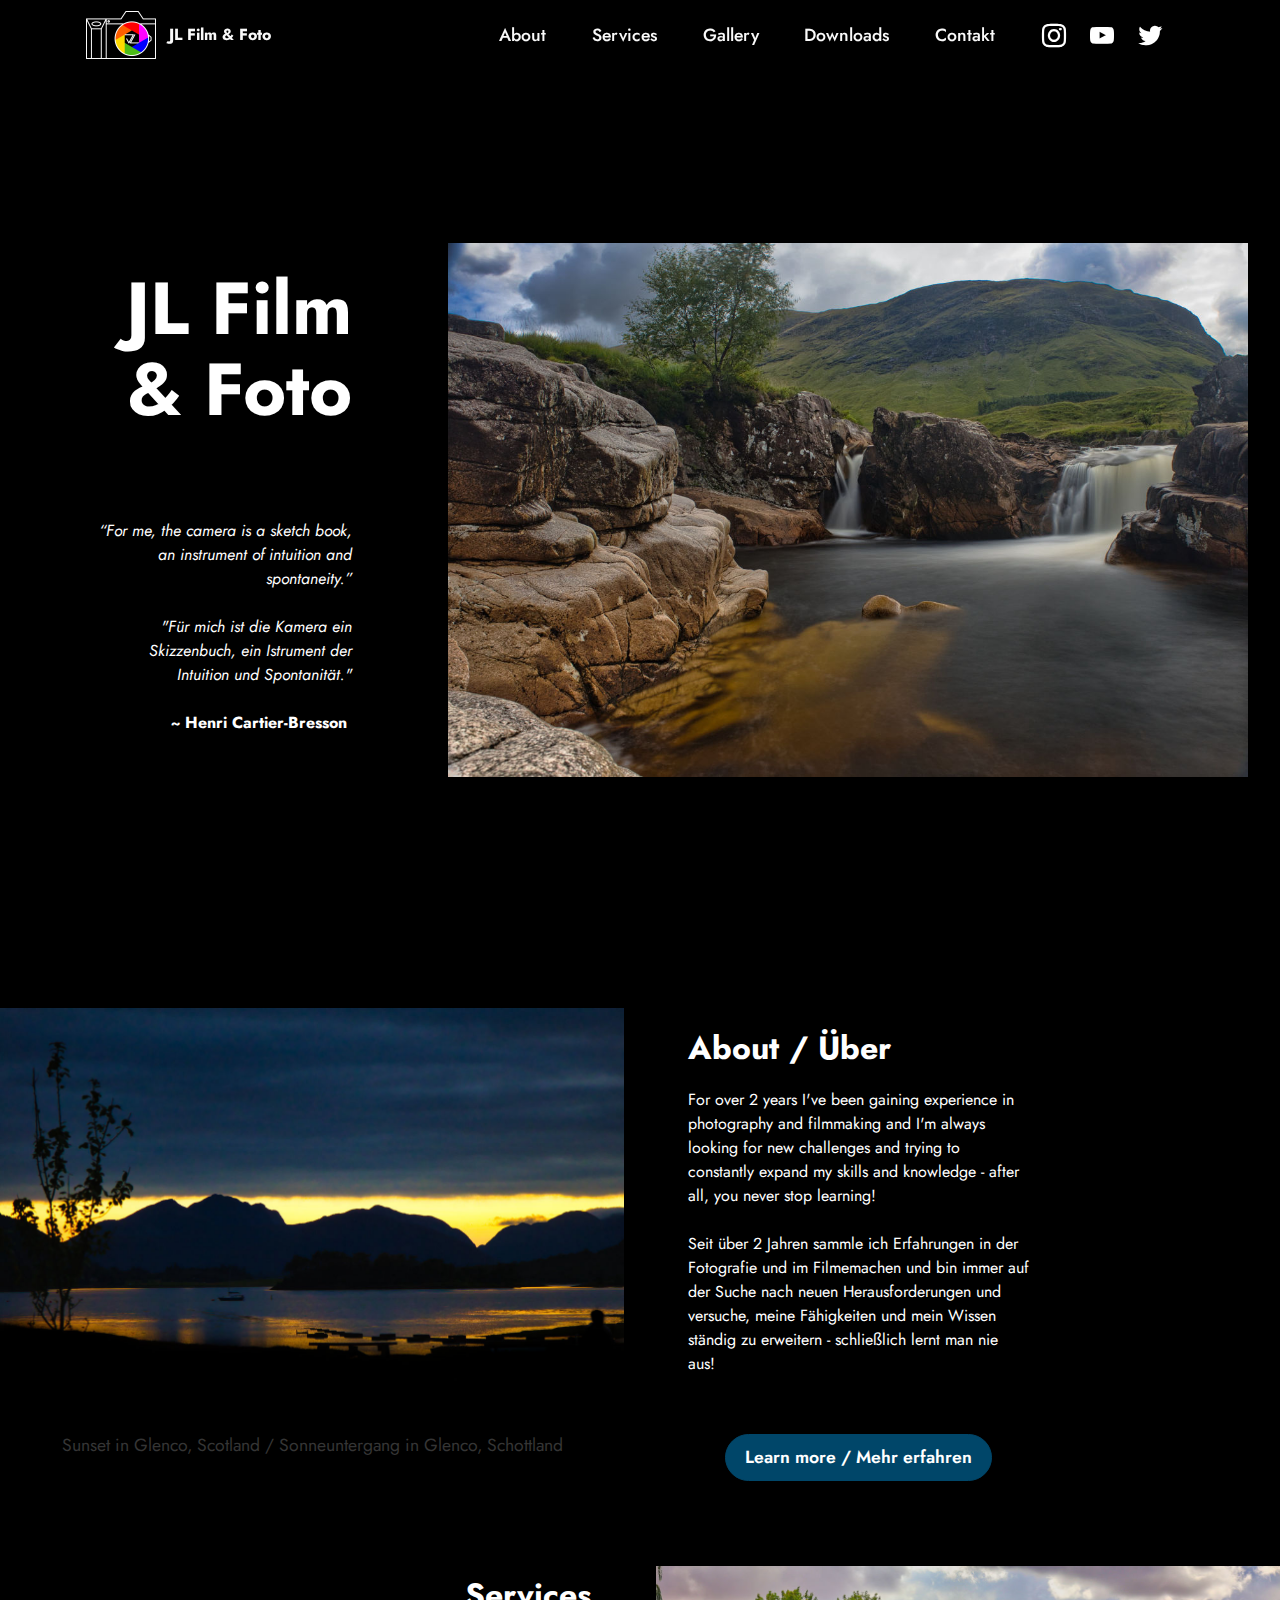
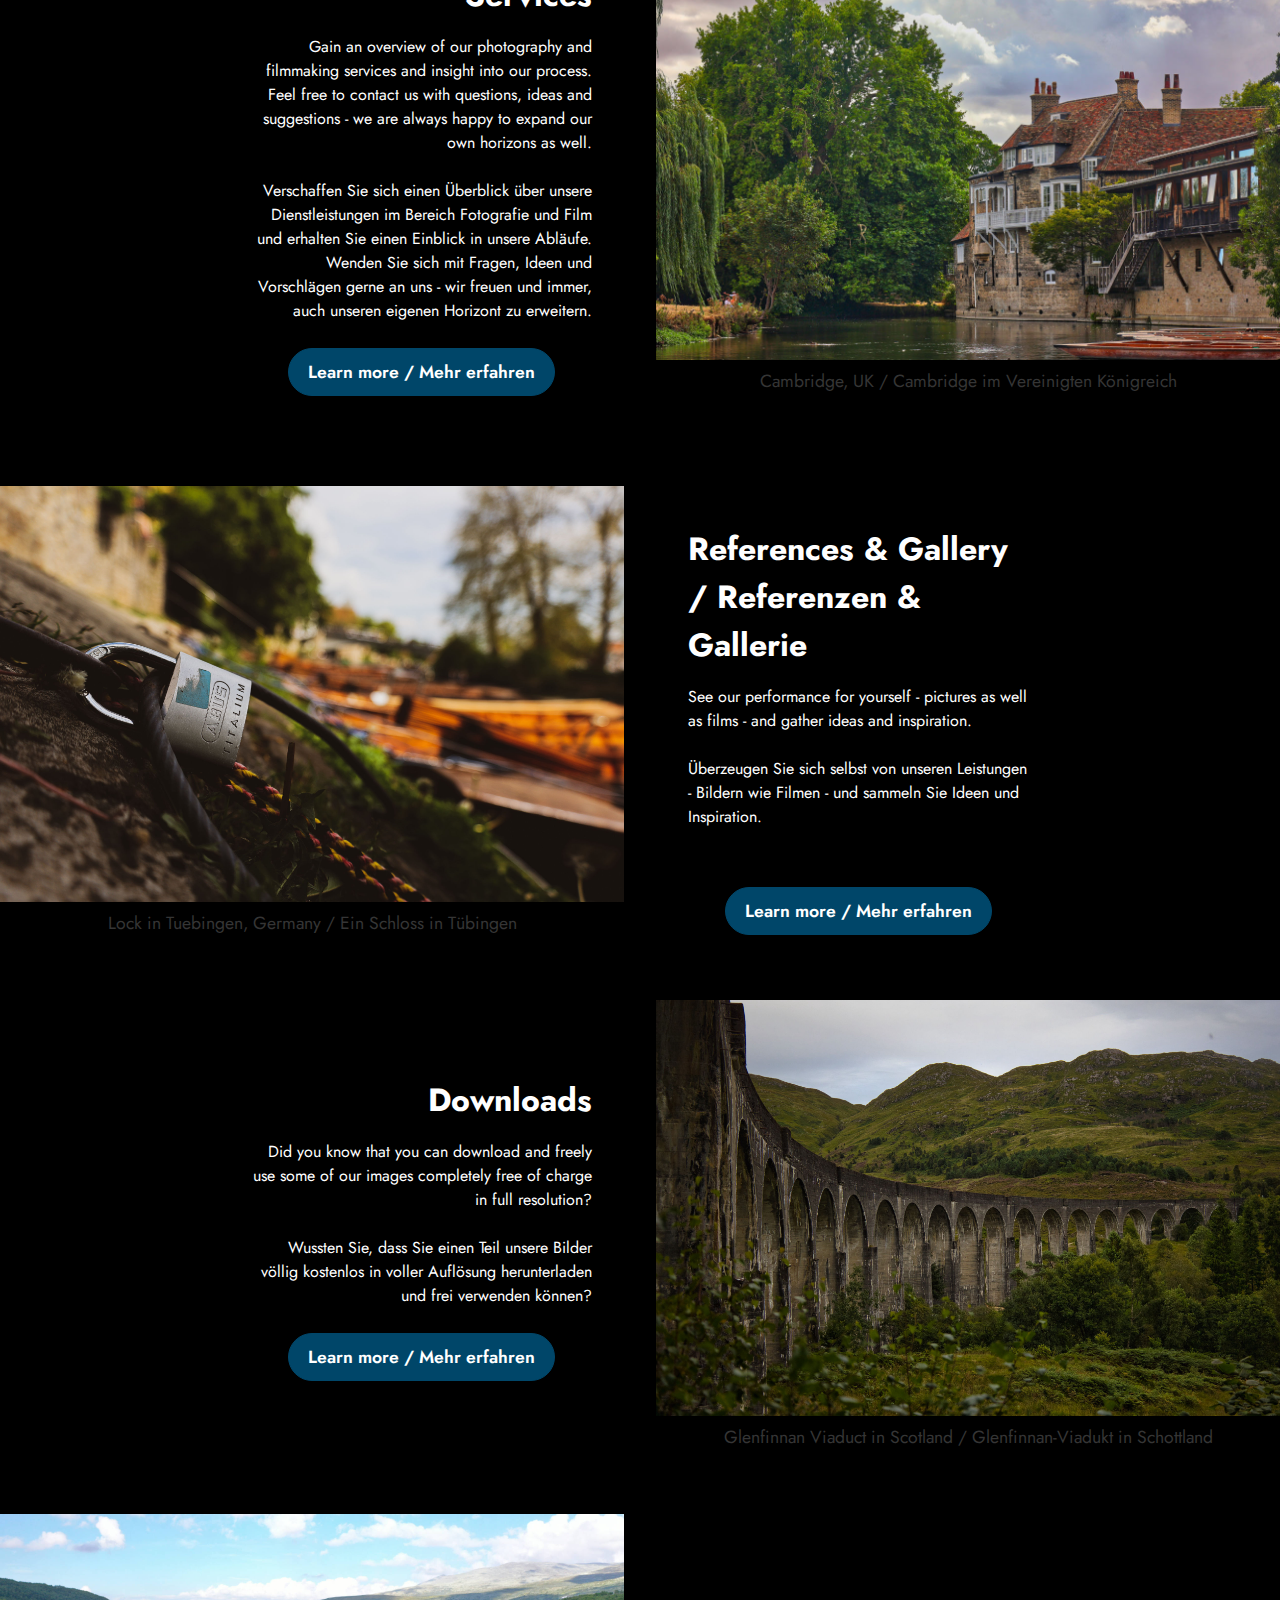
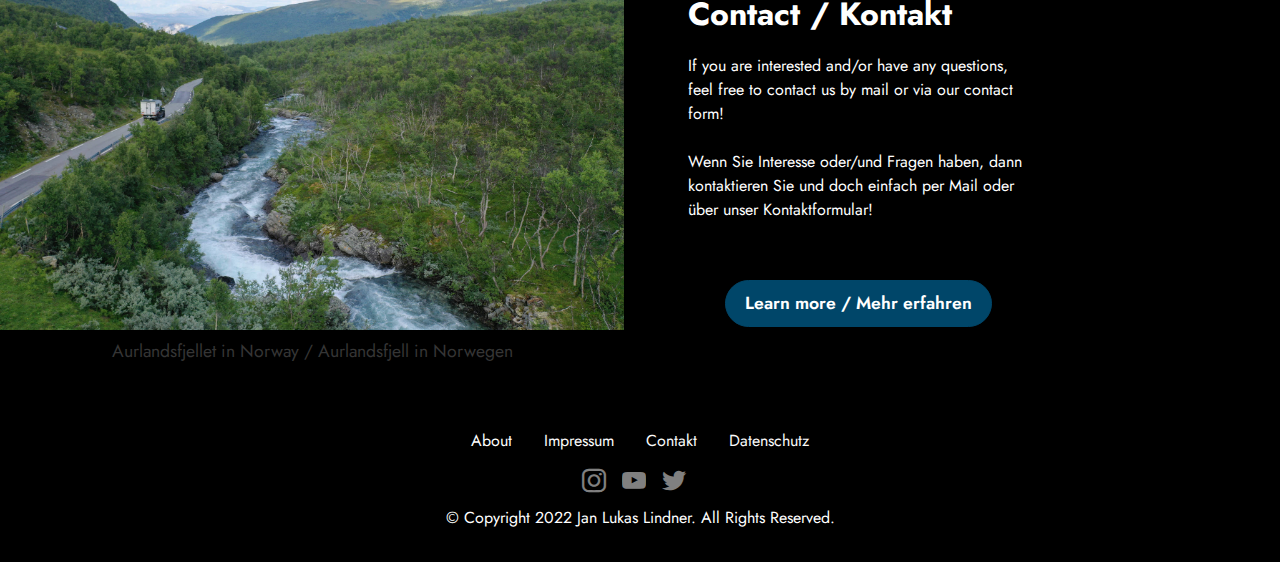
==== commit 7c80eb97: "create github pages" ====
--- a/home.html
+++ b/home.html
@@ -170,9 +170,9 @@
             <div class="col-12 col-lg-4">
                 <div class="text-wrapper">
                     <h3 class="mbr-section-title mbr-fonts-style mb-3 display-5">
-                        <strong>References / Referenzen</strong></h3>
+                        <strong>References &amp; Gallery / Referenzen &amp; Gallerie</strong></h3>
                     <p class="mbr-text mbr-fonts-style display-7">
-                        See our performance for yourself - pictures as well as films and gather ideas and inspiration.<br><br>Überzeugen Sie sich selbst von unseren Leistungen - Bildern wie Filmen - und sammeln Sie Ideen und Inspiration.<br></p>
+                        See our performance for yourself - pictures as well as films - and gather ideas and inspiration.<br><br>Überzeugen Sie sich selbst von unseren Leistungen - Bildern wie Filmen - und sammeln Sie Ideen und Inspiration.<br></p>
                 </div>
                  <div class="mbr-section-btn align-center"><a class="btn btn-primary display-4" href="page5.html">Learn more / Mehr erfahren</a></div>
             </div>
--- a/assets/mobirise/css/mbr-additional.css
+++ b/assets/mobirise/css/mbr-additional.css
@@ -3420,692 +3420,147 @@
 .cid-t924P7fzw8 .mbr-section-subtitle {
   color: #ffffff;
 }
-.cid-tr3izDx9Y2 {
+.cid-tr4fmO4llX {
   padding-top: 6rem;
-  padding-bottom: 1rem;
+  padding-bottom: 6rem;
   background-color: #000000;
 }
-.cid-tr3izDx9Y2 .mbr-fallback-image.disabled {
-  display: none;
-}
-.cid-tr3izDx9Y2 .mbr-fallback-image {
-  display: block;
-  background-size: cover;
-  background-position: center center;
+.cid-tr4fmO4llX img,
+.cid-tr4fmO4llX .item-img {
   width: 100%;
   height: 100%;
-  position: absolute;
-  top: 0;
-}
-.cid-tr3izDx9Y2 .row {
-  margin-left: 0;
-  margin-right: 0;
-}
-.cid-tr3izDx9Y2 .item {
-  padding-left: 0;
-  padding-right: 0;
-}
-.cid-tr3izDx9Y2 .item-wrapper {
-  height: 500px;
+  height: 300px;
+  object-fit: cover;
+}
+.cid-tr4fmO4llX .item:focus,
+.cid-tr4fmO4llX span:focus {
+  outline: none;
+}
+.cid-tr4fmO4llX .item-wrapper {
   position: relative;
 }
-.cid-tr3izDx9Y2 .item-wrapper img {
+.cid-tr4fmO4llX .slide-content {
+  position: relative;
+  border-radius: 4px;
+  background: #000000;
   height: 100%;
-  object-fit: cover;
-}
-.cid-tr3izDx9Y2 .item-wrapper .icon-wrapper {
-  pointer-events: none;
-  position: absolute;
-  width: 60px;
-  height: 60px;
-  font-size: 22px;
-  left: 50%;
-  top: 50%;
-  display: flex;
-  align-items: center;
-  justify-content: center;
-  border: 2px solid #ffffff;
-  border-radius: 50%;
-  opacity: 0;
+  display: flex;
+  overflow: hidden;
+  flex-flow: column nowrap;
+}
+@media (min-width: 992px) {
+  .cid-tr4fmO4llX .slide-content .item-content {
+    padding: 2rem;
+  }
+}
+@media (max-width: 991px) {
+  .cid-tr4fmO4llX .slide-content .item-content {
+    padding: 1rem;
+  }
+}
+.cid-tr4fmO4llX .mbr-section-btn {
+  margin-top: auto !important;
+}
+.cid-tr4fmO4llX .mbr-section-title {
   color: #ffffff;
-  transform: translateX(-50%) translateY(-50%);
-  background-color: #1b1b1b;
-  transition: 0.2s;
-}
-.cid-tr3izDx9Y2 .item-wrapper:hover .icon-wrapper {
-  opacity: 0.7;
-}
-.cid-tr3izDx9Y2 .carousel-control,
-.cid-tr3izDx9Y2 .close {
-  background: #1b1b1b;
-}
-.cid-tr3izDx9Y2 .carousel-control-prev {
-  margin-left: 2.5rem;
-}
-.cid-tr3izDx9Y2 .carousel-control-prev span {
-  margin-right: 5px;
-}
-.cid-tr3izDx9Y2 .carousel-control-next {
-  margin-right: 2.5rem;
-}
-.cid-tr3izDx9Y2 .carousel-control-next span {
-  margin-left: 5px;
-}
-.cid-tr3izDx9Y2 .close {
-  position: fixed;
-  opacity: 0.5;
-  font-size: 22px;
-  font-weight: 300;
-  width: 60px;
-  height: 60px;
-  border-radius: 50%;
-  color: #fff;
-  top: 2.5rem;
-  right: 2.5rem;
-  border: 2px solid #fff;
-  text-shadow: none;
-  z-index: 5;
-  transition: opacity 0.3s ease;
-  font-family: 'Moririse2';
-  align-items: center;
-  justify-content: center;
-  display: flex;
-}
-.cid-tr3izDx9Y2 .close::before {
-  content: '\e91a';
-}
-.cid-tr3izDx9Y2 .close:hover {
-  opacity: 1;
-  background: #000;
-  color: #fff;
-}
-.cid-tr3izDx9Y2 .carousel-control {
-  display: flex;
+}
+.cid-tr4fmO4llX .mbr-text,
+.cid-tr4fmO4llX .mbr-section-btn {
+  text-align: left;
+}
+.cid-tr4fmO4llX .item-title {
+  text-align: center;
+  color: #ffffff;
+}
+.cid-tr4fmO4llX .item-subtitle {
+  text-align: left;
+}
+.cid-tr4fmO4llX .embla__slide {
+  display: flex;
+  justify-content: center;
+  position: relative;
+  min-width: 410px;
+  max-width: 410px;
+}
+@media (max-width: 768px) {
+  .cid-tr4fmO4llX .embla__slide {
+    min-width: 70%;
+    max-width: initial;
+    margin-left: 1rem !important;
+    margin-right: 1rem !important;
+  }
+}
+.cid-tr4fmO4llX .embla__button--next,
+.cid-tr4fmO4llX .embla__button--prev {
+  display: flex;
+}
+.cid-tr4fmO4llX .embla__button {
   top: 50%;
   width: 60px;
   height: 60px;
   margin-top: -1.5rem;
   font-size: 22px;
   background-color: rgba(0, 0, 0, 0.5);
+  color: #fff;
   border: 2px solid #fff;
   border-radius: 50%;
   transition: all 0.3s;
-}
-.cid-tr3izDx9Y2 .carousel-control.carousel-control-prev {
+  position: absolute;
+  display: flex;
+  justify-content: center;
+  align-items: center;
+}
+@media (max-width: 768px) {
+  .cid-tr4fmO4llX .embla__button {
+    display: none;
+  }
+}
+.cid-tr4fmO4llX .embla__button:disabled {
+  cursor: default;
+  display: none;
+}
+.cid-tr4fmO4llX .embla__button:hover {
+  background: #000;
+  color: rgba(255, 255, 255, 0.5);
+}
+.cid-tr4fmO4llX .embla__button.embla__button--prev {
   left: 0;
   margin-left: 2.5rem;
 }
-.cid-tr3izDx9Y2 .carousel-control.carousel-control-next {
+.cid-tr4fmO4llX .embla__button.embla__button--next {
   right: 0;
   margin-right: 2.5rem;
 }
 @media (max-width: 767px) {
-  .cid-tr3izDx9Y2 .carousel-control {
+  .cid-tr4fmO4llX .embla__button {
     top: auto;
-    bottom: 1rem;
-  }
-}
-.cid-tr3izDx9Y2 .carousel-indicators {
-  position: absolute;
-  bottom: 0;
-  margin-bottom: 3px;
-}
-.cid-tr3izDx9Y2 .carousel-indicators li {
-  max-width: 15px;
-  height: 15px;
-  width: 15px;
-  max-height: 15px;
-  margin: 3px;
-  background-color: rgba(0, 0, 0, 0.5);
-  border: 2px solid #fff;
-  border-radius: 50%;
-  opacity: 0.5;
-  transition: all 0.3s;
-}
-.cid-tr3izDx9Y2 .carousel-indicators li.active,
-.cid-tr3izDx9Y2 .carousel-indicators li:hover {
-  opacity: 0.9;
-}
-.cid-tr3izDx9Y2 .carousel-indicators li::after,
-.cid-tr3izDx9Y2 .carousel-indicators li::before {
-  content: none;
-}
-.cid-tr3izDx9Y2 .carousel-indicators.ie-fix {
-  left: 50%;
-  display: block;
-  width: 60%;
-  margin-left: -30%;
-  text-align: center;
-}
-@media (max-width: 768px) {
-  .cid-tr3izDx9Y2 .carousel-indicators {
-    display: none !important;
-  }
-}
-@media (max-width: 991px) {
-  .cid-tr3izDx9Y2 .carousel-indicators {
-    margin-bottom: 3.625rem !important;
-    padding-left: 2.5rem;
-    padding-right: 2.5rem;
-  }
-}
-@media (max-width: 767px) {
-  .cid-tr3izDx9Y2 .carousel-indicators {
-    display: none;
-  }
-}
-.cid-tr3izDx9Y2 .carousel-inner {
-  display: flex;
-  align-items: center;
-}
-.cid-tr3izDx9Y2 .carousel-inner > .active {
-  display: block;
-}
-.cid-tr3izDx9Y2 .carousel-control.left {
-  left: 0;
-  margin-left: 2.5rem;
-}
-.cid-tr3izDx9Y2 .carousel-control.right {
-  right: 0;
-  margin-right: 2.5rem;
-}
-.cid-tr3izDx9Y2 .carousel-control:hover {
-  background: #1b1b1b;
-  color: #fff;
-  opacity: 1;
-}
-@media (max-width: 768px) {
-  .cid-tr3izDx9Y2 .carousel-control,
-  .cid-tr3izDx9Y2 .carousel-indicators,
-  .cid-tr3izDx9Y2 .modal .close {
-    position: fixed;
-  }
-}
-@media (max-width: 767px) {
-  .cid-tr3izDx9Y2 .mbr-slider .carousel-control {
-    top: auto;
-    bottom: 20px;
-  }
-  .cid-tr3izDx9Y2 .mbr-slider > .container .carousel-control {
-    margin-bottom: 0;
-  }
-}
-.cid-tr3izDx9Y2 .carousel-indicators .active,
-.cid-tr3izDx9Y2 .carousel-indicators li {
-  width: 7px;
-  height: 7px;
-  margin: 3px;
-  background: #000000;
-  opacity: 0.5;
-  border: 4px solid #000000;
-}
-.cid-tr3izDx9Y2 .carousel-indicators .active {
-  background: #fff;
-}
-.cid-tr3izDx9Y2 .carousel-indicators li {
-  max-width: 15px;
-  max-height: 15px;
-  border-radius: 50%;
-}
-.cid-tr3izDx9Y2 .modal {
-  padding-left: 0 !important;
-  position: fixed;
+  }
+}
+.cid-tr4fmO4llX .embla {
+  position: relative;
+  width: 100%;
+}
+.cid-tr4fmO4llX .embla__viewport {
   overflow: hidden;
-  padding-right: 0 !important;
-}
-.cid-tr3izDx9Y2 .modal-dialog {
-  margin: 0 auto;
-  max-width: 100%;
-  padding-left: 1rem;
-  padding-right: 1rem;
-}
-.cid-tr3izDx9Y2 .modal-content {
-  border-radius: 0;
-  border: none;
-  background: transparent;
-}
-.cid-tr3izDx9Y2 .modal-body {
-  padding: 0;
-  display: flex;
-  align-items: center;
-}
-.cid-tr3izDx9Y2 .modal-body img {
-  width: 100%;
-  object-fit: contain;
-  max-height: calc(100vh - 1.75rem);
-}
-.cid-tr3izDx9Y2 .carousel {
-  width: 100%;
-}
-.cid-tr3izDx9Y2 .modal-backdrop.in {
-  opacity: 0.8;
-}
-.cid-tr3izDx9Y2 .modal.fade .modal-dialog {
-  transition: margin-top 0.3s ease-out;
-}
-.cid-tr3izDx9Y2 .modal.fade .modal-dialog,
-.cid-tr3izDx9Y2 .modal.in .modal-dialog {
-  transform: none;
-}
-.cid-tr3izDx9Y2 .mbr-gallery .item-wrapper {
-  cursor: pointer;
-}
-.cid-tr3izDx9Y2 H6 {
-  text-align: center;
-  color: #bbbbbb;
-}
-.cid-tr3izDx9Y2 H3 {
-  color: #ffffff;
-}
-.cid-tr3k4iFP0S {
-  padding-top: 1rem;
-  padding-bottom: 5rem;
-  background-color: #000000;
-}
-.cid-tr3k4iFP0S .mbr-fallback-image.disabled {
-  display: none;
-}
-.cid-tr3k4iFP0S .mbr-fallback-image {
-  display: block;
-  background-size: cover;
-  background-position: center center;
-  width: 100%;
-  height: 100%;
-  position: absolute;
-  top: 0;
-}
-.cid-tr3k4iFP0S .row {
-  margin-left: 0;
-  margin-right: 0;
-}
-.cid-tr3k4iFP0S .item {
-  padding-left: 0;
-  padding-right: 0;
-}
-.cid-tr3k4iFP0S .item-wrapper {
-  height: 500px;
-  position: relative;
-}
-.cid-tr3k4iFP0S .item-wrapper img {
-  height: 100%;
-  object-fit: cover;
-}
-.cid-tr3k4iFP0S .item-wrapper .icon-wrapper {
-  pointer-events: none;
-  position: absolute;
-  width: 60px;
-  height: 60px;
-  font-size: 22px;
-  left: 50%;
-  top: 50%;
-  display: flex;
-  align-items: center;
-  justify-content: center;
-  border: 2px solid #ffffff;
-  border-radius: 50%;
-  opacity: 0;
-  color: #ffffff;
-  transform: translateX(-50%) translateY(-50%);
-  background-color: #1b1b1b;
-  transition: 0.2s;
-}
-.cid-tr3k4iFP0S .item-wrapper:hover .icon-wrapper {
-  opacity: 0.7;
-}
-.cid-tr3k4iFP0S .carousel-control,
-.cid-tr3k4iFP0S .close {
-  background: #1b1b1b;
-}
-.cid-tr3k4iFP0S .carousel-control-prev {
-  margin-left: 2.5rem;
-}
-.cid-tr3k4iFP0S .carousel-control-prev span {
-  margin-right: 5px;
-}
-.cid-tr3k4iFP0S .carousel-control-next {
-  margin-right: 2.5rem;
-}
-.cid-tr3k4iFP0S .carousel-control-next span {
-  margin-left: 5px;
-}
-.cid-tr3k4iFP0S .close {
-  position: fixed;
-  opacity: 0.5;
-  font-size: 22px;
-  font-weight: 300;
-  width: 60px;
-  height: 60px;
-  border-radius: 50%;
-  color: #fff;
-  top: 2.5rem;
-  right: 2.5rem;
-  border: 2px solid #fff;
-  text-shadow: none;
-  z-index: 5;
-  transition: opacity 0.3s ease;
-  font-family: 'Moririse2';
-  align-items: center;
-  justify-content: center;
-  display: flex;
-}
-.cid-tr3k4iFP0S .close::before {
-  content: '\e91a';
-}
-.cid-tr3k4iFP0S .close:hover {
-  opacity: 1;
-  background: #000;
-  color: #fff;
-}
-.cid-tr3k4iFP0S .carousel-control {
-  display: flex;
-  top: 50%;
-  width: 60px;
-  height: 60px;
-  margin-top: -1.5rem;
-  font-size: 22px;
-  background-color: rgba(0, 0, 0, 0.5);
-  border: 2px solid #fff;
-  border-radius: 50%;
-  transition: all 0.3s;
-}
-.cid-tr3k4iFP0S .carousel-control.carousel-control-prev {
-  left: 0;
-  margin-left: 2.5rem;
-}
-.cid-tr3k4iFP0S .carousel-control.carousel-control-next {
-  right: 0;
-  margin-right: 2.5rem;
-}
-@media (max-width: 767px) {
-  .cid-tr3k4iFP0S .carousel-control {
-    top: auto;
-    bottom: 1rem;
-  }
-}
-.cid-tr3k4iFP0S .carousel-indicators {
-  position: absolute;
-  bottom: 0;
-  margin-bottom: 3px;
-}
-.cid-tr3k4iFP0S .carousel-indicators li {
-  max-width: 15px;
-  height: 15px;
-  width: 15px;
-  max-height: 15px;
-  margin: 3px;
-  background-color: rgba(0, 0, 0, 0.5);
-  border: 2px solid #fff;
-  border-radius: 50%;
-  opacity: 0.5;
-  transition: all 0.3s;
-}
-.cid-tr3k4iFP0S .carousel-indicators li.active,
-.cid-tr3k4iFP0S .carousel-indicators li:hover {
-  opacity: 0.9;
-}
-.cid-tr3k4iFP0S .carousel-indicators li::after,
-.cid-tr3k4iFP0S .carousel-indicators li::before {
-  content: none;
-}
-.cid-tr3k4iFP0S .carousel-indicators.ie-fix {
-  left: 50%;
-  display: block;
-  width: 60%;
-  margin-left: -30%;
-  text-align: center;
-}
-@media (max-width: 768px) {
-  .cid-tr3k4iFP0S .carousel-indicators {
-    display: none !important;
-  }
-}
-@media (max-width: 991px) {
-  .cid-tr3k4iFP0S .carousel-indicators {
-    margin-bottom: 3.625rem !important;
-    padding-left: 2.5rem;
-    padding-right: 2.5rem;
-  }
-}
-@media (max-width: 767px) {
-  .cid-tr3k4iFP0S .carousel-indicators {
-    display: none;
-  }
-}
-.cid-tr3k4iFP0S .carousel-inner {
-  display: flex;
-  align-items: center;
-}
-.cid-tr3k4iFP0S .carousel-inner > .active {
-  display: block;
-}
-.cid-tr3k4iFP0S .carousel-control.left {
-  left: 0;
-  margin-left: 2.5rem;
-}
-.cid-tr3k4iFP0S .carousel-control.right {
-  right: 0;
-  margin-right: 2.5rem;
-}
-.cid-tr3k4iFP0S .carousel-control:hover {
-  background: #1b1b1b;
-  color: #fff;
-  opacity: 1;
-}
-@media (max-width: 768px) {
-  .cid-tr3k4iFP0S .carousel-control,
-  .cid-tr3k4iFP0S .carousel-indicators,
-  .cid-tr3k4iFP0S .modal .close {
-    position: fixed;
-  }
-}
-@media (max-width: 767px) {
-  .cid-tr3k4iFP0S .mbr-slider .carousel-control {
-    top: auto;
-    bottom: 20px;
-  }
-  .cid-tr3k4iFP0S .mbr-slider > .container .carousel-control {
-    margin-bottom: 0;
-  }
-}
-.cid-tr3k4iFP0S .carousel-indicators .active,
-.cid-tr3k4iFP0S .carousel-indicators li {
-  width: 7px;
-  height: 7px;
-  margin: 3px;
-  background: #000000;
-  opacity: 0.5;
-  border: 4px solid #000000;
-}
-.cid-tr3k4iFP0S .carousel-indicators .active {
-  background: #fff;
-}
-.cid-tr3k4iFP0S .carousel-indicators li {
-  max-width: 15px;
-  max-height: 15px;
-  border-radius: 50%;
-}
-.cid-tr3k4iFP0S .modal {
-  padding-left: 0 !important;
-  position: fixed;
-  overflow: hidden;
-  padding-right: 0 !important;
-}
-.cid-tr3k4iFP0S .modal-dialog {
-  margin: 0 auto;
-  max-width: 100%;
-  padding-left: 1rem;
-  padding-right: 1rem;
-}
-.cid-tr3k4iFP0S .modal-content {
-  border-radius: 0;
-  border: none;
-  background: transparent;
-}
-.cid-tr3k4iFP0S .modal-body {
-  padding: 0;
-  display: flex;
-  align-items: center;
-}
-.cid-tr3k4iFP0S .modal-body img {
-  width: 100%;
-  object-fit: contain;
-  max-height: calc(100vh - 1.75rem);
-}
-.cid-tr3k4iFP0S .carousel {
-  width: 100%;
-}
-.cid-tr3k4iFP0S .modal-backdrop.in {
-  opacity: 0.8;
-}
-.cid-tr3k4iFP0S .modal.fade .modal-dialog {
-  transition: margin-top 0.3s ease-out;
-}
-.cid-tr3k4iFP0S .modal.fade .modal-dialog,
-.cid-tr3k4iFP0S .modal.in .modal-dialog {
-  transform: none;
-}
-.cid-tr3k4iFP0S .mbr-gallery .item-wrapper {
-  cursor: pointer;
-}
-.cid-tr3k4iFP0S H6 {
-  text-align: center;
-  color: #bbbbbb;
-}
-.cid-tr3k4iFP0S H3 {
-  color: #ffffff;
-}
-.cid-tqnytcrwcr {
-  padding-top: 5rem;
-  padding-bottom: 5rem;
-  background-color: #000000;
-}
-@media (min-width: 992px) {
-  .cid-tqnytcrwcr .carousel {
-    min-height: 1200px;
-  }
-  .cid-tqnytcrwcr .carousel img {
-    max-height: 1200px;
-    object-fit: contain;
-  }
-}
-@media (max-width: 991px) and (min-width: 768px) {
-  .cid-tqnytcrwcr .carousel {
-    min-height: 780px;
-  }
-  .cid-tqnytcrwcr .carousel img {
-    max-height: 780px;
-    object-fit: contain;
-  }
-}
-@media (max-width: 767px) {
-  .cid-tqnytcrwcr .carousel {
-    min-height: 660px;
-  }
-  .cid-tqnytcrwcr .carousel img {
-    max-height: 660px;
-    object-fit: contain;
-  }
-  .cid-tqnytcrwcr .container .carousel-control {
-    margin-bottom: 0;
-  }
-  .cid-tqnytcrwcr .content-slider-wrap {
-    width: 100% !important;
-  }
-}
-.cid-tqnytcrwcr .carousel,
-.cid-tqnytcrwcr .carousel-inner {
-  display: flex;
-  align-items: center;
-}
-.cid-tqnytcrwcr .item-wrapper {
-  width: 100%;
-}
-.cid-tqnytcrwcr .carousel-caption {
-  bottom: 40px;
-}
-.cid-tqnytcrwcr .carousel-control:hover {
-  background: #1b1b1b;
-  color: #fff;
-  opacity: 1;
-}
-.cid-tqnytcrwcr .mobi-mbri-arrow-next {
-  margin-left: 5px;
-}
-.cid-tqnytcrwcr .mobi-mbri-arrow-prev {
-  margin-right: 5px;
-}
-.cid-tqnytcrwcr .container .carousel-indicators {
-  margin-bottom: 3px;
-}
-.cid-tqnytcrwcr .carousel-control {
-  top: 50%;
-  width: 60px;
-  height: 60px;
-  margin-top: -1.5rem;
-  font-size: 22px;
-  background-color: rgba(0, 0, 0, 0.5);
-  border: 2px solid #fff;
-  border-radius: 50%;
-  transition: all 0.3s;
-}
-.cid-tqnytcrwcr .carousel-control.carousel-control-prev {
-  left: 0;
-  margin-left: 2.5rem;
-}
-.cid-tqnytcrwcr .carousel-control.carousel-control-next {
-  right: 0;
-  margin-right: 2.5rem;
-}
-@media (max-width: 767px) {
-  .cid-tqnytcrwcr .carousel-control {
-    top: auto;
-    bottom: 1rem;
-  }
-}
-.cid-tqnytcrwcr .carousel-indicators {
-  position: absolute;
-  bottom: 0;
-  margin-bottom: 1.5rem !important;
-}
-.cid-tqnytcrwcr .carousel-indicators li {
-  max-width: 15px;
-  height: 15px;
-  width: 15px;
-  max-height: 15px;
-  margin: 3px;
-  background-color: rgba(0, 0, 0, 0.5);
-  border: 2px solid #fff;
-  border-radius: 50%;
-  opacity: 0.5;
-  transition: all 0.3s;
-}
-.cid-tqnytcrwcr .carousel-indicators li.active,
-.cid-tqnytcrwcr .carousel-indicators li:hover {
-  opacity: 0.9;
-}
-.cid-tqnytcrwcr .carousel-indicators li::after,
-.cid-tqnytcrwcr .carousel-indicators li::before {
-  content: none;
-}
-.cid-tqnytcrwcr .carousel-indicators.ie-fix {
-  left: 50%;
-  display: block;
-  width: 60%;
-  margin-left: -30%;
-  text-align: center;
-}
-@media (max-width: 768px) {
-  .cid-tqnytcrwcr .carousel-indicators {
-    display: none !important;
-  }
-}
-.cid-tqnytcrwcr H3 {
-  color: #ffffff;
+  width: 100%;
+}
+.cid-tr4fmO4llX .embla__viewport.is-draggable {
+  cursor: grab;
+}
+.cid-tr4fmO4llX .embla__viewport.is-dragging {
+  cursor: grabbing;
+}
+.cid-tr4fmO4llX .embla__container {
+  display: flex;
+  user-select: none;
+  -webkit-touch-callout: none;
+  -khtml-user-select: none;
+  -webkit-tap-highlight-color: transparent;
 }
 .cid-tr3mGFfzwJ {
   padding-top: 6rem;
   padding-bottom: 6rem;
-  background-color: #ffffff;
+  background-color: #000000;
 }
 .cid-tr3mGFfzwJ .mbr-fallback-image.disabled {
   display: none;
@@ -4375,60 +3830,8 @@
 .cid-tr3mGFfzwJ H6 {
   text-align: center;
 }
-.cid-tr3mHsQmUW {
-  padding-top: 6rem;
-  padding-bottom: 6rem;
-  background-color: #ffffff;
-}
-.cid-tr3mHsQmUW img,
-.cid-tr3mHsQmUW .item-img {
-  width: 100%;
-}
-.cid-tr3mHsQmUW .item:focus,
-.cid-tr3mHsQmUW span:focus {
-  outline: none;
-}
-.cid-tr3mHsQmUW .item {
-  cursor: pointer;
-  margin-bottom: 2rem;
-  position: relative;
-}
-.cid-tr3mHsQmUW .row {
-  margin-left: 0;
-  margin-right: 0;
-}
-.cid-tr3mHsQmUW .item {
-  padding: 0;
-  margin: 0;
-}
-.cid-tr3mHsQmUW .item-wrapper {
-  position: unset;
-  border-radius: 4px;
-  background: #fafafa;
-  height: 100%;
-  display: flex;
-  flex-flow: column nowrap;
-}
-@media (min-width: 992px) {
-  .cid-tr3mHsQmUW .item-wrapper .item-content {
-    padding: 2rem;
-  }
-}
-@media (max-width: 991px) {
-  .cid-tr3mHsQmUW .item-wrapper .item-content {
-    padding: 1rem;
-  }
-}
-.cid-tr3mHsQmUW .mbr-section-btn {
-  margin-top: auto !important;
-}
-.cid-tr3mHsQmUW .mbr-section-title {
-  color: #232323;
-}
-.cid-tnEbm4MDt3 {
-  padding-top: 90px;
-  padding-bottom: 90px;
-  background-color: #000000;
+.cid-tr3mGFfzwJ H3 {
+  color: #ffffff;
 }
 .cid-t8DlOLIzTO {
   padding-top: 4rem;
--- a/assets/mobirise/css/mbr-additional.css
+++ b/assets/mobirise/css/mbr-additional.css
@@ -3420,692 +3420,147 @@
 .cid-t924P7fzw8 .mbr-section-subtitle {
   color: #ffffff;
 }
-.cid-tr3izDx9Y2 {
+.cid-tr4fmO4llX {
   padding-top: 6rem;
-  padding-bottom: 1rem;
+  padding-bottom: 6rem;
   background-color: #000000;
 }
-.cid-tr3izDx9Y2 .mbr-fallback-image.disabled {
-  display: none;
-}
-.cid-tr3izDx9Y2 .mbr-fallback-image {
-  display: block;
-  background-size: cover;
-  background-position: center center;
+.cid-tr4fmO4llX img,
+.cid-tr4fmO4llX .item-img {
   width: 100%;
   height: 100%;
-  position: absolute;
-  top: 0;
-}
-.cid-tr3izDx9Y2 .row {
-  margin-left: 0;
-  margin-right: 0;
-}
-.cid-tr3izDx9Y2 .item {
-  padding-left: 0;
-  padding-right: 0;
-}
-.cid-tr3izDx9Y2 .item-wrapper {
-  height: 500px;
+  height: 300px;
+  object-fit: cover;
+}
+.cid-tr4fmO4llX .item:focus,
+.cid-tr4fmO4llX span:focus {
+  outline: none;
+}
+.cid-tr4fmO4llX .item-wrapper {
   position: relative;
 }
-.cid-tr3izDx9Y2 .item-wrapper img {
+.cid-tr4fmO4llX .slide-content {
+  position: relative;
+  border-radius: 4px;
+  background: #000000;
   height: 100%;
-  object-fit: cover;
-}
-.cid-tr3izDx9Y2 .item-wrapper .icon-wrapper {
-  pointer-events: none;
-  position: absolute;
-  width: 60px;
-  height: 60px;
-  font-size: 22px;
-  left: 50%;
-  top: 50%;
-  display: flex;
-  align-items: center;
-  justify-content: center;
-  border: 2px solid #ffffff;
-  border-radius: 50%;
-  opacity: 0;
+  display: flex;
+  overflow: hidden;
+  flex-flow: column nowrap;
+}
+@media (min-width: 992px) {
+  .cid-tr4fmO4llX .slide-content .item-content {
+    padding: 2rem;
+  }
+}
+@media (max-width: 991px) {
+  .cid-tr4fmO4llX .slide-content .item-content {
+    padding: 1rem;
+  }
+}
+.cid-tr4fmO4llX .mbr-section-btn {
+  margin-top: auto !important;
+}
+.cid-tr4fmO4llX .mbr-section-title {
   color: #ffffff;
-  transform: translateX(-50%) translateY(-50%);
-  background-color: #1b1b1b;
-  transition: 0.2s;
-}
-.cid-tr3izDx9Y2 .item-wrapper:hover .icon-wrapper {
-  opacity: 0.7;
-}
-.cid-tr3izDx9Y2 .carousel-control,
-.cid-tr3izDx9Y2 .close {
-  background: #1b1b1b;
-}
-.cid-tr3izDx9Y2 .carousel-control-prev {
-  margin-left: 2.5rem;
-}
-.cid-tr3izDx9Y2 .carousel-control-prev span {
-  margin-right: 5px;
-}
-.cid-tr3izDx9Y2 .carousel-control-next {
-  margin-right: 2.5rem;
-}
-.cid-tr3izDx9Y2 .carousel-control-next span {
-  margin-left: 5px;
-}
-.cid-tr3izDx9Y2 .close {
-  position: fixed;
-  opacity: 0.5;
-  font-size: 22px;
-  font-weight: 300;
-  width: 60px;
-  height: 60px;
-  border-radius: 50%;
-  color: #fff;
-  top: 2.5rem;
-  right: 2.5rem;
-  border: 2px solid #fff;
-  text-shadow: none;
-  z-index: 5;
-  transition: opacity 0.3s ease;
-  font-family: 'Moririse2';
-  align-items: center;
-  justify-content: center;
-  display: flex;
-}
-.cid-tr3izDx9Y2 .close::before {
-  content: '\e91a';
-}
-.cid-tr3izDx9Y2 .close:hover {
-  opacity: 1;
-  background: #000;
-  color: #fff;
-}
-.cid-tr3izDx9Y2 .carousel-control {
-  display: flex;
+}
+.cid-tr4fmO4llX .mbr-text,
+.cid-tr4fmO4llX .mbr-section-btn {
+  text-align: left;
+}
+.cid-tr4fmO4llX .item-title {
+  text-align: center;
+  color: #ffffff;
+}
+.cid-tr4fmO4llX .item-subtitle {
+  text-align: left;
+}
+.cid-tr4fmO4llX .embla__slide {
+  display: flex;
+  justify-content: center;
+  position: relative;
+  min-width: 410px;
+  max-width: 410px;
+}
+@media (max-width: 768px) {
+  .cid-tr4fmO4llX .embla__slide {
+    min-width: 70%;
+    max-width: initial;
+    margin-left: 1rem !important;
+    margin-right: 1rem !important;
+  }
+}
+.cid-tr4fmO4llX .embla__button--next,
+.cid-tr4fmO4llX .embla__button--prev {
+  display: flex;
+}
+.cid-tr4fmO4llX .embla__button {
   top: 50%;
   width: 60px;
   height: 60px;
   margin-top: -1.5rem;
   font-size: 22px;
   background-color: rgba(0, 0, 0, 0.5);
+  color: #fff;
   border: 2px solid #fff;
   border-radius: 50%;
   transition: all 0.3s;
-}
-.cid-tr3izDx9Y2 .carousel-control.carousel-control-prev {
+  position: absolute;
+  display: flex;
+  justify-content: center;
+  align-items: center;
+}
+@media (max-width: 768px) {
+  .cid-tr4fmO4llX .embla__button {
+    display: none;
+  }
+}
+.cid-tr4fmO4llX .embla__button:disabled {
+  cursor: default;
+  display: none;
+}
+.cid-tr4fmO4llX .embla__button:hover {
+  background: #000;
+  color: rgba(255, 255, 255, 0.5);
+}
+.cid-tr4fmO4llX .embla__button.embla__button--prev {
   left: 0;
   margin-left: 2.5rem;
 }
-.cid-tr3izDx9Y2 .carousel-control.carousel-control-next {
+.cid-tr4fmO4llX .embla__button.embla__button--next {
   right: 0;
   margin-right: 2.5rem;
 }
 @media (max-width: 767px) {
-  .cid-tr3izDx9Y2 .carousel-control {
+  .cid-tr4fmO4llX .embla__button {
     top: auto;
-    bottom: 1rem;
-  }
-}
-.cid-tr3izDx9Y2 .carousel-indicators {
-  position: absolute;
-  bottom: 0;
-  margin-bottom: 3px;
-}
-.cid-tr3izDx9Y2 .carousel-indicators li {
-  max-width: 15px;
-  height: 15px;
-  width: 15px;
-  max-height: 15px;
-  margin: 3px;
-  background-color: rgba(0, 0, 0, 0.5);
-  border: 2px solid #fff;
-  border-radius: 50%;
-  opacity: 0.5;
-  transition: all 0.3s;
-}
-.cid-tr3izDx9Y2 .carousel-indicators li.active,
-.cid-tr3izDx9Y2 .carousel-indicators li:hover {
-  opacity: 0.9;
-}
-.cid-tr3izDx9Y2 .carousel-indicators li::after,
-.cid-tr3izDx9Y2 .carousel-indicators li::before {
-  content: none;
-}
-.cid-tr3izDx9Y2 .carousel-indicators.ie-fix {
-  left: 50%;
-  display: block;
-  width: 60%;
-  margin-left: -30%;
-  text-align: center;
-}
-@media (max-width: 768px) {
-  .cid-tr3izDx9Y2 .carousel-indicators {
-    display: none !important;
-  }
-}
-@media (max-width: 991px) {
-  .cid-tr3izDx9Y2 .carousel-indicators {
-    margin-bottom: 3.625rem !important;
-    padding-left: 2.5rem;
-    padding-right: 2.5rem;
-  }
-}
-@media (max-width: 767px) {
-  .cid-tr3izDx9Y2 .carousel-indicators {
-    display: none;
-  }
-}
-.cid-tr3izDx9Y2 .carousel-inner {
-  display: flex;
-  align-items: center;
-}
-.cid-tr3izDx9Y2 .carousel-inner > .active {
-  display: block;
-}
-.cid-tr3izDx9Y2 .carousel-control.left {
-  left: 0;
-  margin-left: 2.5rem;
-}
-.cid-tr3izDx9Y2 .carousel-control.right {
-  right: 0;
-  margin-right: 2.5rem;
-}
-.cid-tr3izDx9Y2 .carousel-control:hover {
-  background: #1b1b1b;
-  color: #fff;
-  opacity: 1;
-}
-@media (max-width: 768px) {
-  .cid-tr3izDx9Y2 .carousel-control,
-  .cid-tr3izDx9Y2 .carousel-indicators,
-  .cid-tr3izDx9Y2 .modal .close {
-    position: fixed;
-  }
-}
-@media (max-width: 767px) {
-  .cid-tr3izDx9Y2 .mbr-slider .carousel-control {
-    top: auto;
-    bottom: 20px;
-  }
-  .cid-tr3izDx9Y2 .mbr-slider > .container .carousel-control {
-    margin-bottom: 0;
-  }
-}
-.cid-tr3izDx9Y2 .carousel-indicators .active,
-.cid-tr3izDx9Y2 .carousel-indicators li {
-  width: 7px;
-  height: 7px;
-  margin: 3px;
-  background: #000000;
-  opacity: 0.5;
-  border: 4px solid #000000;
-}
-.cid-tr3izDx9Y2 .carousel-indicators .active {
-  background: #fff;
-}
-.cid-tr3izDx9Y2 .carousel-indicators li {
-  max-width: 15px;
-  max-height: 15px;
-  border-radius: 50%;
-}
-.cid-tr3izDx9Y2 .modal {
-  padding-left: 0 !important;
-  position: fixed;
+  }
+}
+.cid-tr4fmO4llX .embla {
+  position: relative;
+  width: 100%;
+}
+.cid-tr4fmO4llX .embla__viewport {
   overflow: hidden;
-  padding-right: 0 !important;
-}
-.cid-tr3izDx9Y2 .modal-dialog {
-  margin: 0 auto;
-  max-width: 100%;
-  padding-left: 1rem;
-  padding-right: 1rem;
-}
-.cid-tr3izDx9Y2 .modal-content {
-  border-radius: 0;
-  border: none;
-  background: transparent;
-}
-.cid-tr3izDx9Y2 .modal-body {
-  padding: 0;
-  display: flex;
-  align-items: center;
-}
-.cid-tr3izDx9Y2 .modal-body img {
-  width: 100%;
-  object-fit: contain;
-  max-height: calc(100vh - 1.75rem);
-}
-.cid-tr3izDx9Y2 .carousel {
-  width: 100%;
-}
-.cid-tr3izDx9Y2 .modal-backdrop.in {
-  opacity: 0.8;
-}
-.cid-tr3izDx9Y2 .modal.fade .modal-dialog {
-  transition: margin-top 0.3s ease-out;
-}
-.cid-tr3izDx9Y2 .modal.fade .modal-dialog,
-.cid-tr3izDx9Y2 .modal.in .modal-dialog {
-  transform: none;
-}
-.cid-tr3izDx9Y2 .mbr-gallery .item-wrapper {
-  cursor: pointer;
-}
-.cid-tr3izDx9Y2 H6 {
-  text-align: center;
-  color: #bbbbbb;
-}
-.cid-tr3izDx9Y2 H3 {
-  color: #ffffff;
-}
-.cid-tr3k4iFP0S {
-  padding-top: 1rem;
-  padding-bottom: 5rem;
-  background-color: #000000;
-}
-.cid-tr3k4iFP0S .mbr-fallback-image.disabled {
-  display: none;
-}
-.cid-tr3k4iFP0S .mbr-fallback-image {
-  display: block;
-  background-size: cover;
-  background-position: center center;
-  width: 100%;
-  height: 100%;
-  position: absolute;
-  top: 0;
-}
-.cid-tr3k4iFP0S .row {
-  margin-left: 0;
-  margin-right: 0;
-}
-.cid-tr3k4iFP0S .item {
-  padding-left: 0;
-  padding-right: 0;
-}
-.cid-tr3k4iFP0S .item-wrapper {
-  height: 500px;
-  position: relative;
-}
-.cid-tr3k4iFP0S .item-wrapper img {
-  height: 100%;
-  object-fit: cover;
-}
-.cid-tr3k4iFP0S .item-wrapper .icon-wrapper {
-  pointer-events: none;
-  position: absolute;
-  width: 60px;
-  height: 60px;
-  font-size: 22px;
-  left: 50%;
-  top: 50%;
-  display: flex;
-  align-items: center;
-  justify-content: center;
-  border: 2px solid #ffffff;
-  border-radius: 50%;
-  opacity: 0;
-  color: #ffffff;
-  transform: translateX(-50%) translateY(-50%);
-  background-color: #1b1b1b;
-  transition: 0.2s;
-}
-.cid-tr3k4iFP0S .item-wrapper:hover .icon-wrapper {
-  opacity: 0.7;
-}
-.cid-tr3k4iFP0S .carousel-control,
-.cid-tr3k4iFP0S .close {
-  background: #1b1b1b;
-}
-.cid-tr3k4iFP0S .carousel-control-prev {
-  margin-left: 2.5rem;
-}
-.cid-tr3k4iFP0S .carousel-control-prev span {
-  margin-right: 5px;
-}
-.cid-tr3k4iFP0S .carousel-control-next {
-  margin-right: 2.5rem;
-}
-.cid-tr3k4iFP0S .carousel-control-next span {
-  margin-left: 5px;
-}
-.cid-tr3k4iFP0S .close {
-  position: fixed;
-  opacity: 0.5;
-  font-size: 22px;
-  font-weight: 300;
-  width: 60px;
-  height: 60px;
-  border-radius: 50%;
-  color: #fff;
-  top: 2.5rem;
-  right: 2.5rem;
-  border: 2px solid #fff;
-  text-shadow: none;
-  z-index: 5;
-  transition: opacity 0.3s ease;
-  font-family: 'Moririse2';
-  align-items: center;
-  justify-content: center;
-  display: flex;
-}
-.cid-tr3k4iFP0S .close::before {
-  content: '\e91a';
-}
-.cid-tr3k4iFP0S .close:hover {
-  opacity: 1;
-  background: #000;
-  color: #fff;
-}
-.cid-tr3k4iFP0S .carousel-control {
-  display: flex;
-  top: 50%;
-  width: 60px;
-  height: 60px;
-  margin-top: -1.5rem;
-  font-size: 22px;
-  background-color: rgba(0, 0, 0, 0.5);
-  border: 2px solid #fff;
-  border-radius: 50%;
-  transition: all 0.3s;
-}
-.cid-tr3k4iFP0S .carousel-control.carousel-control-prev {
-  left: 0;
-  margin-left: 2.5rem;
-}
-.cid-tr3k4iFP0S .carousel-control.carousel-control-next {
-  right: 0;
-  margin-right: 2.5rem;
-}
-@media (max-width: 767px) {
-  .cid-tr3k4iFP0S .carousel-control {
-    top: auto;
-    bottom: 1rem;
-  }
-}
-.cid-tr3k4iFP0S .carousel-indicators {
-  position: absolute;
-  bottom: 0;
-  margin-bottom: 3px;
-}
-.cid-tr3k4iFP0S .carousel-indicators li {
-  max-width: 15px;
-  height: 15px;
-  width: 15px;
-  max-height: 15px;
-  margin: 3px;
-  background-color: rgba(0, 0, 0, 0.5);
-  border: 2px solid #fff;
-  border-radius: 50%;
-  opacity: 0.5;
-  transition: all 0.3s;
-}
-.cid-tr3k4iFP0S .carousel-indicators li.active,
-.cid-tr3k4iFP0S .carousel-indicators li:hover {
-  opacity: 0.9;
-}
-.cid-tr3k4iFP0S .carousel-indicators li::after,
-.cid-tr3k4iFP0S .carousel-indicators li::before {
-  content: none;
-}
-.cid-tr3k4iFP0S .carousel-indicators.ie-fix {
-  left: 50%;
-  display: block;
-  width: 60%;
-  margin-left: -30%;
-  text-align: center;
-}
-@media (max-width: 768px) {
-  .cid-tr3k4iFP0S .carousel-indicators {
-    display: none !important;
-  }
-}
-@media (max-width: 991px) {
-  .cid-tr3k4iFP0S .carousel-indicators {
-    margin-bottom: 3.625rem !important;
-    padding-left: 2.5rem;
-    padding-right: 2.5rem;
-  }
-}
-@media (max-width: 767px) {
-  .cid-tr3k4iFP0S .carousel-indicators {
-    display: none;
-  }
-}
-.cid-tr3k4iFP0S .carousel-inner {
-  display: flex;
-  align-items: center;
-}
-.cid-tr3k4iFP0S .carousel-inner > .active {
-  display: block;
-}
-.cid-tr3k4iFP0S .carousel-control.left {
-  left: 0;
-  margin-left: 2.5rem;
-}
-.cid-tr3k4iFP0S .carousel-control.right {
-  right: 0;
-  margin-right: 2.5rem;
-}
-.cid-tr3k4iFP0S .carousel-control:hover {
-  background: #1b1b1b;
-  color: #fff;
-  opacity: 1;
-}
-@media (max-width: 768px) {
-  .cid-tr3k4iFP0S .carousel-control,
-  .cid-tr3k4iFP0S .carousel-indicators,
-  .cid-tr3k4iFP0S .modal .close {
-    position: fixed;
-  }
-}
-@media (max-width: 767px) {
-  .cid-tr3k4iFP0S .mbr-slider .carousel-control {
-    top: auto;
-    bottom: 20px;
-  }
-  .cid-tr3k4iFP0S .mbr-slider > .container .carousel-control {
-    margin-bottom: 0;
-  }
-}
-.cid-tr3k4iFP0S .carousel-indicators .active,
-.cid-tr3k4iFP0S .carousel-indicators li {
-  width: 7px;
-  height: 7px;
-  margin: 3px;
-  background: #000000;
-  opacity: 0.5;
-  border: 4px solid #000000;
-}
-.cid-tr3k4iFP0S .carousel-indicators .active {
-  background: #fff;
-}
-.cid-tr3k4iFP0S .carousel-indicators li {
-  max-width: 15px;
-  max-height: 15px;
-  border-radius: 50%;
-}
-.cid-tr3k4iFP0S .modal {
-  padding-left: 0 !important;
-  position: fixed;
-  overflow: hidden;
-  padding-right: 0 !important;
-}
-.cid-tr3k4iFP0S .modal-dialog {
-  margin: 0 auto;
-  max-width: 100%;
-  padding-left: 1rem;
-  padding-right: 1rem;
-}
-.cid-tr3k4iFP0S .modal-content {
-  border-radius: 0;
-  border: none;
-  background: transparent;
-}
-.cid-tr3k4iFP0S .modal-body {
-  padding: 0;
-  display: flex;
-  align-items: center;
-}
-.cid-tr3k4iFP0S .modal-body img {
-  width: 100%;
-  object-fit: contain;
-  max-height: calc(100vh - 1.75rem);
-}
-.cid-tr3k4iFP0S .carousel {
-  width: 100%;
-}
-.cid-tr3k4iFP0S .modal-backdrop.in {
-  opacity: 0.8;
-}
-.cid-tr3k4iFP0S .modal.fade .modal-dialog {
-  transition: margin-top 0.3s ease-out;
-}
-.cid-tr3k4iFP0S .modal.fade .modal-dialog,
-.cid-tr3k4iFP0S .modal.in .modal-dialog {
-  transform: none;
-}
-.cid-tr3k4iFP0S .mbr-gallery .item-wrapper {
-  cursor: pointer;
-}
-.cid-tr3k4iFP0S H6 {
-  text-align: center;
-  color: #bbbbbb;
-}
-.cid-tr3k4iFP0S H3 {
-  color: #ffffff;
-}
-.cid-tqnytcrwcr {
-  padding-top: 5rem;
-  padding-bottom: 5rem;
-  background-color: #000000;
-}
-@media (min-width: 992px) {
-  .cid-tqnytcrwcr .carousel {
-    min-height: 1200px;
-  }
-  .cid-tqnytcrwcr .carousel img {
-    max-height: 1200px;
-    object-fit: contain;
-  }
-}
-@media (max-width: 991px) and (min-width: 768px) {
-  .cid-tqnytcrwcr .carousel {
-    min-height: 780px;
-  }
-  .cid-tqnytcrwcr .carousel img {
-    max-height: 780px;
-    object-fit: contain;
-  }
-}
-@media (max-width: 767px) {
-  .cid-tqnytcrwcr .carousel {
-    min-height: 660px;
-  }
-  .cid-tqnytcrwcr .carousel img {
-    max-height: 660px;
-    object-fit: contain;
-  }
-  .cid-tqnytcrwcr .container .carousel-control {
-    margin-bottom: 0;
-  }
-  .cid-tqnytcrwcr .content-slider-wrap {
-    width: 100% !important;
-  }
-}
-.cid-tqnytcrwcr .carousel,
-.cid-tqnytcrwcr .carousel-inner {
-  display: flex;
-  align-items: center;
-}
-.cid-tqnytcrwcr .item-wrapper {
-  width: 100%;
-}
-.cid-tqnytcrwcr .carousel-caption {
-  bottom: 40px;
-}
-.cid-tqnytcrwcr .carousel-control:hover {
-  background: #1b1b1b;
-  color: #fff;
-  opacity: 1;
-}
-.cid-tqnytcrwcr .mobi-mbri-arrow-next {
-  margin-left: 5px;
-}
-.cid-tqnytcrwcr .mobi-mbri-arrow-prev {
-  margin-right: 5px;
-}
-.cid-tqnytcrwcr .container .carousel-indicators {
-  margin-bottom: 3px;
-}
-.cid-tqnytcrwcr .carousel-control {
-  top: 50%;
-  width: 60px;
-  height: 60px;
-  margin-top: -1.5rem;
-  font-size: 22px;
-  background-color: rgba(0, 0, 0, 0.5);
-  border: 2px solid #fff;
-  border-radius: 50%;
-  transition: all 0.3s;
-}
-.cid-tqnytcrwcr .carousel-control.carousel-control-prev {
-  left: 0;
-  margin-left: 2.5rem;
-}
-.cid-tqnytcrwcr .carousel-control.carousel-control-next {
-  right: 0;
-  margin-right: 2.5rem;
-}
-@media (max-width: 767px) {
-  .cid-tqnytcrwcr .carousel-control {
-    top: auto;
-    bottom: 1rem;
-  }
-}
-.cid-tqnytcrwcr .carousel-indicators {
-  position: absolute;
-  bottom: 0;
-  margin-bottom: 1.5rem !important;
-}
-.cid-tqnytcrwcr .carousel-indicators li {
-  max-width: 15px;
-  height: 15px;
-  width: 15px;
-  max-height: 15px;
-  margin: 3px;
-  background-color: rgba(0, 0, 0, 0.5);
-  border: 2px solid #fff;
-  border-radius: 50%;
-  opacity: 0.5;
-  transition: all 0.3s;
-}
-.cid-tqnytcrwcr .carousel-indicators li.active,
-.cid-tqnytcrwcr .carousel-indicators li:hover {
-  opacity: 0.9;
-}
-.cid-tqnytcrwcr .carousel-indicators li::after,
-.cid-tqnytcrwcr .carousel-indicators li::before {
-  content: none;
-}
-.cid-tqnytcrwcr .carousel-indicators.ie-fix {
-  left: 50%;
-  display: block;
-  width: 60%;
-  margin-left: -30%;
-  text-align: center;
-}
-@media (max-width: 768px) {
-  .cid-tqnytcrwcr .carousel-indicators {
-    display: none !important;
-  }
-}
-.cid-tqnytcrwcr H3 {
-  color: #ffffff;
+  width: 100%;
+}
+.cid-tr4fmO4llX .embla__viewport.is-draggable {
+  cursor: grab;
+}
+.cid-tr4fmO4llX .embla__viewport.is-dragging {
+  cursor: grabbing;
+}
+.cid-tr4fmO4llX .embla__container {
+  display: flex;
+  user-select: none;
+  -webkit-touch-callout: none;
+  -khtml-user-select: none;
+  -webkit-tap-highlight-color: transparent;
 }
 .cid-tr3mGFfzwJ {
   padding-top: 6rem;
   padding-bottom: 6rem;
-  background-color: #ffffff;
+  background-color: #000000;
 }
 .cid-tr3mGFfzwJ .mbr-fallback-image.disabled {
   display: none;
@@ -4375,60 +3830,8 @@
 .cid-tr3mGFfzwJ H6 {
   text-align: center;
 }
-.cid-tr3mHsQmUW {
-  padding-top: 6rem;
-  padding-bottom: 6rem;
-  background-color: #ffffff;
-}
-.cid-tr3mHsQmUW img,
-.cid-tr3mHsQmUW .item-img {
-  width: 100%;
-}
-.cid-tr3mHsQmUW .item:focus,
-.cid-tr3mHsQmUW span:focus {
-  outline: none;
-}
-.cid-tr3mHsQmUW .item {
-  cursor: pointer;
-  margin-bottom: 2rem;
-  position: relative;
-}
-.cid-tr3mHsQmUW .row {
-  margin-left: 0;
-  margin-right: 0;
-}
-.cid-tr3mHsQmUW .item {
-  padding: 0;
-  margin: 0;
-}
-.cid-tr3mHsQmUW .item-wrapper {
-  position: unset;
-  border-radius: 4px;
-  background: #fafafa;
-  height: 100%;
-  display: flex;
-  flex-flow: column nowrap;
-}
-@media (min-width: 992px) {
-  .cid-tr3mHsQmUW .item-wrapper .item-content {
-    padding: 2rem;
-  }
-}
-@media (max-width: 991px) {
-  .cid-tr3mHsQmUW .item-wrapper .item-content {
-    padding: 1rem;
-  }
-}
-.cid-tr3mHsQmUW .mbr-section-btn {
-  margin-top: auto !important;
-}
-.cid-tr3mHsQmUW .mbr-section-title {
-  color: #232323;
-}
-.cid-tnEbm4MDt3 {
-  padding-top: 90px;
-  padding-bottom: 90px;
-  background-color: #000000;
+.cid-tr3mGFfzwJ H3 {
+  color: #ffffff;
 }
 .cid-t8DlOLIzTO {
   padding-top: 4rem;
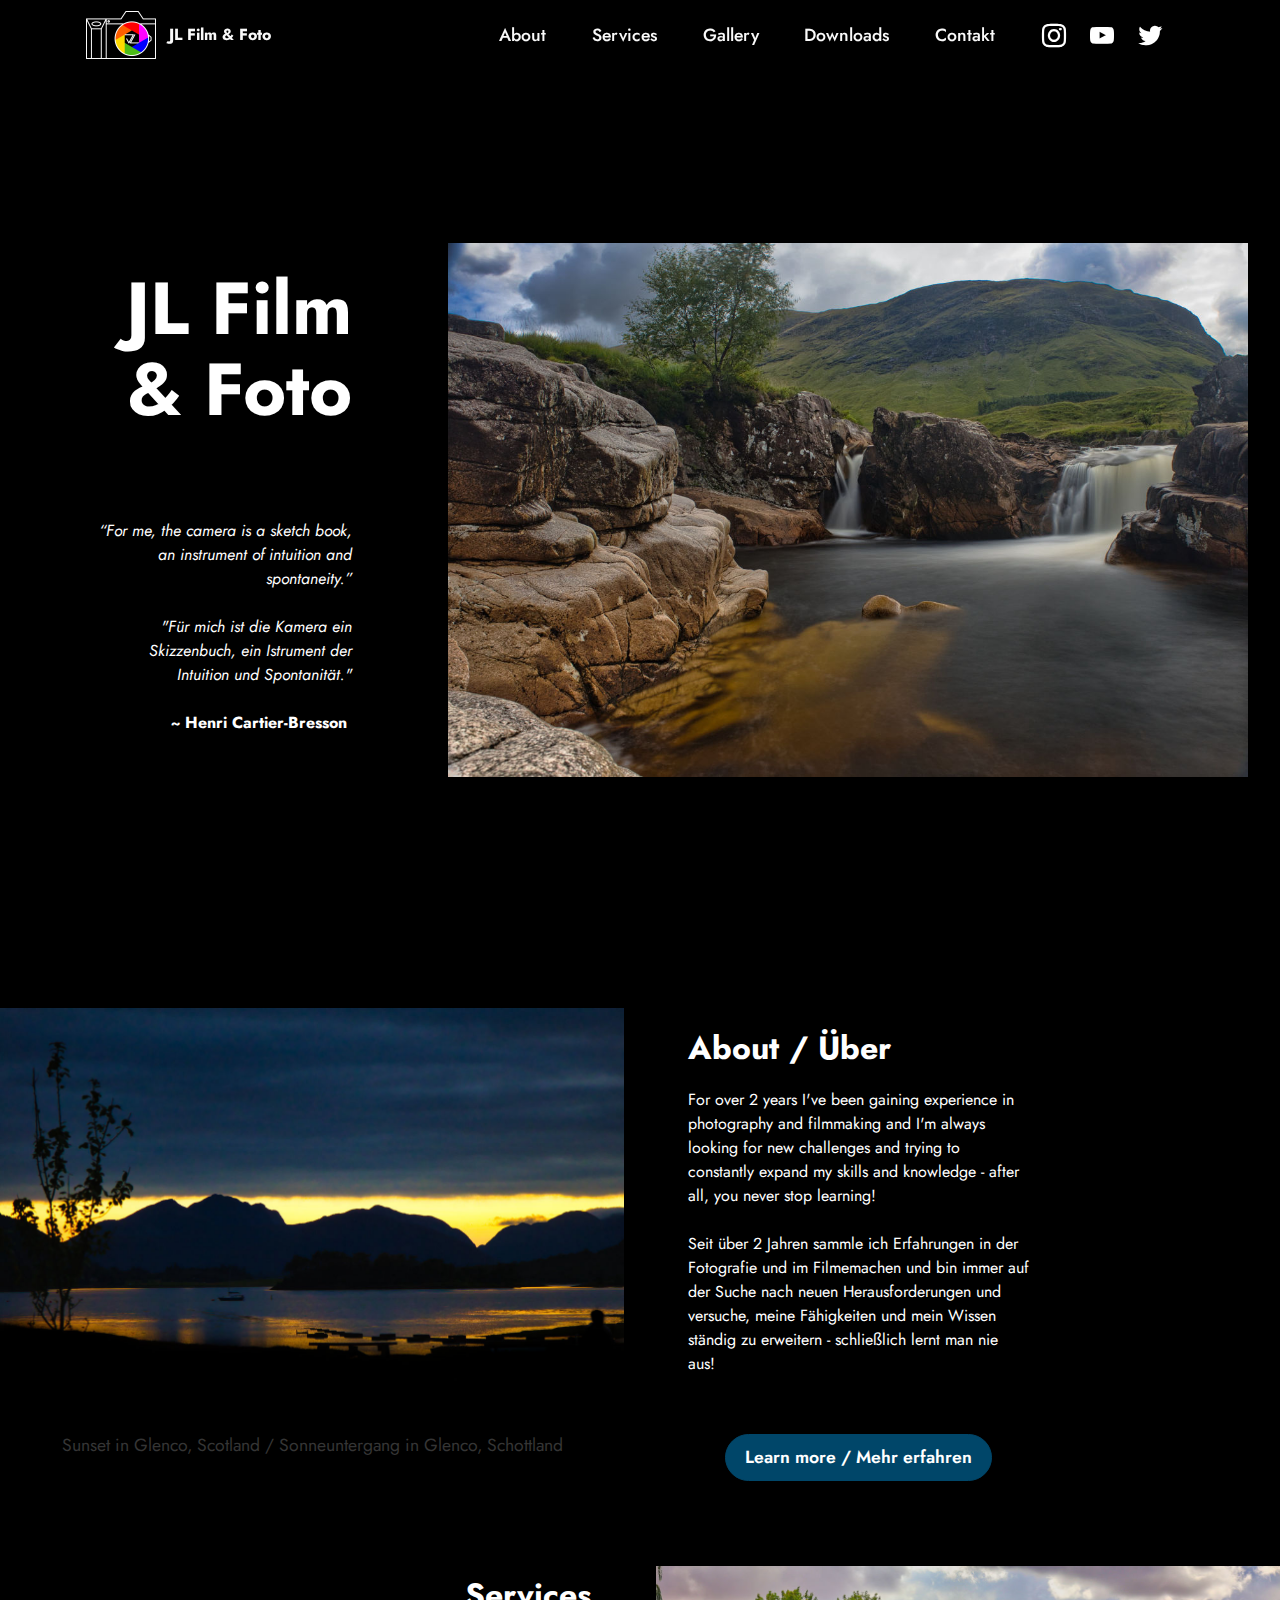
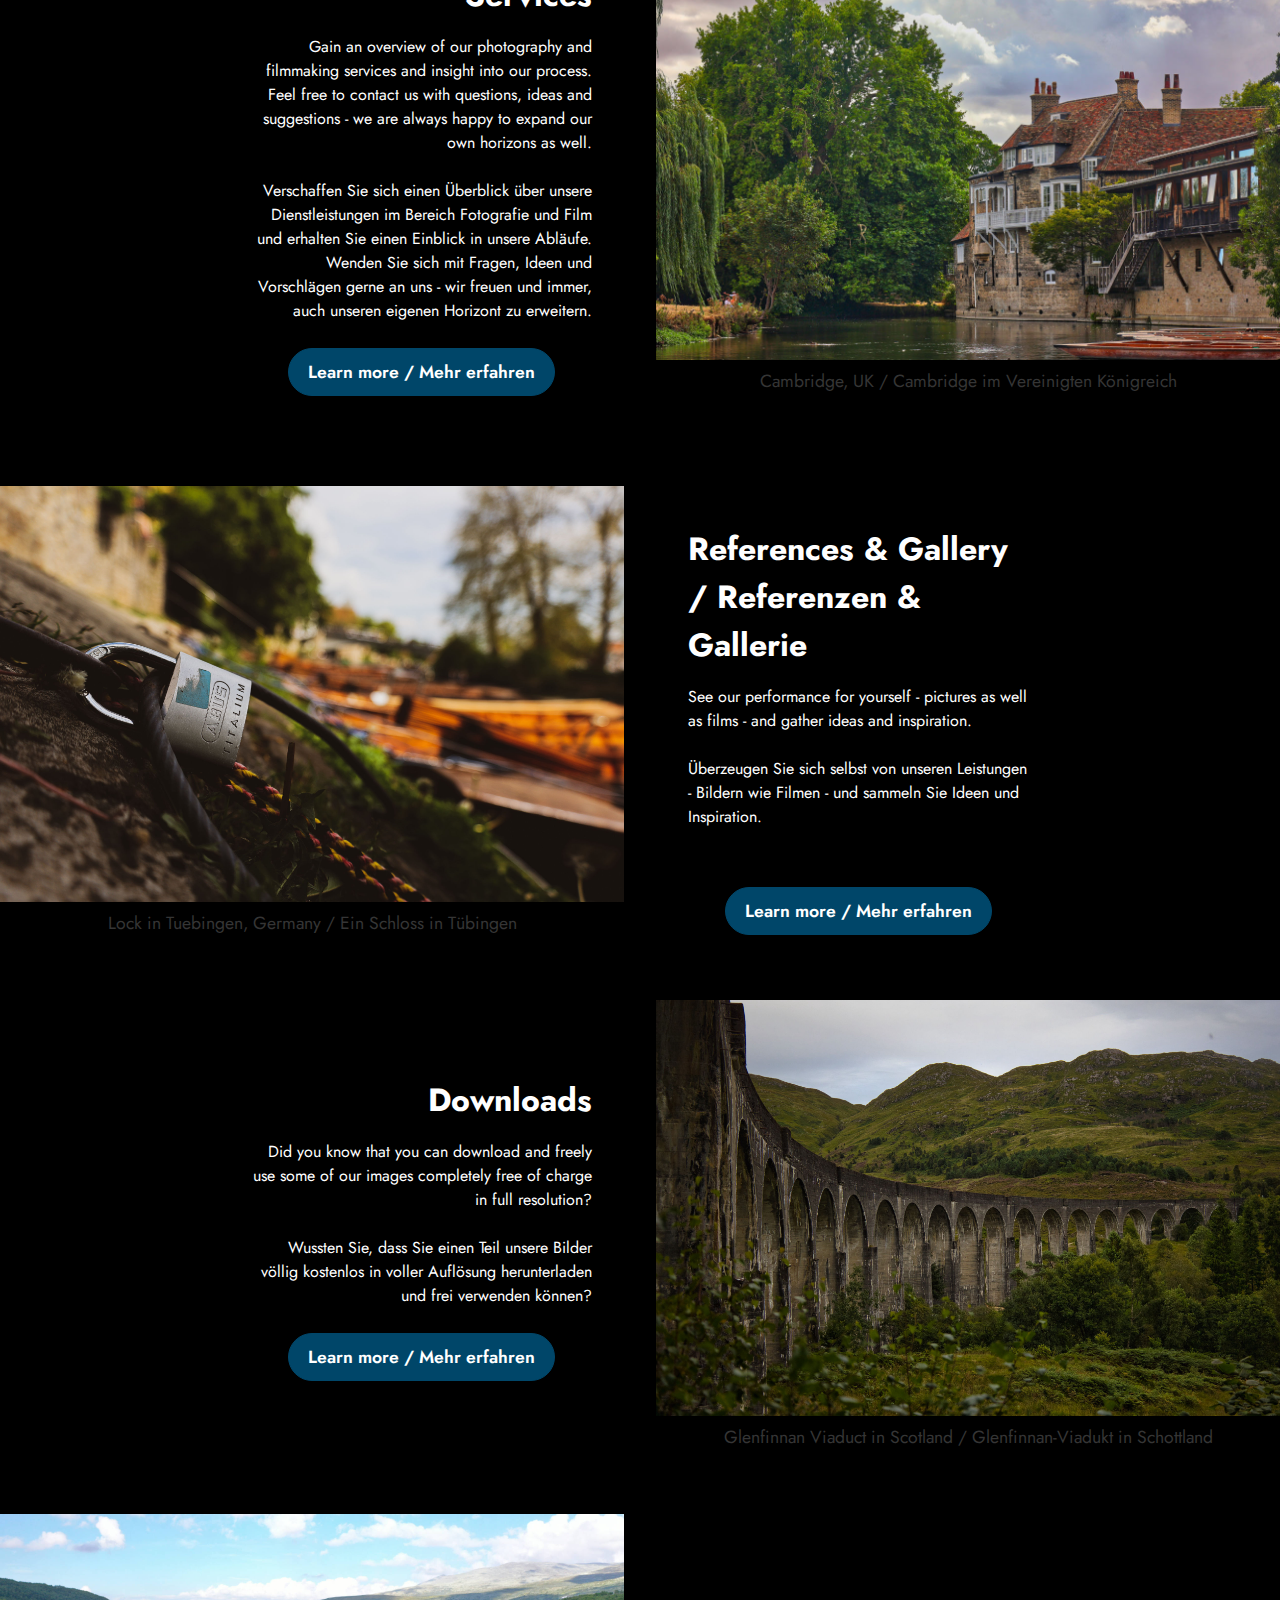
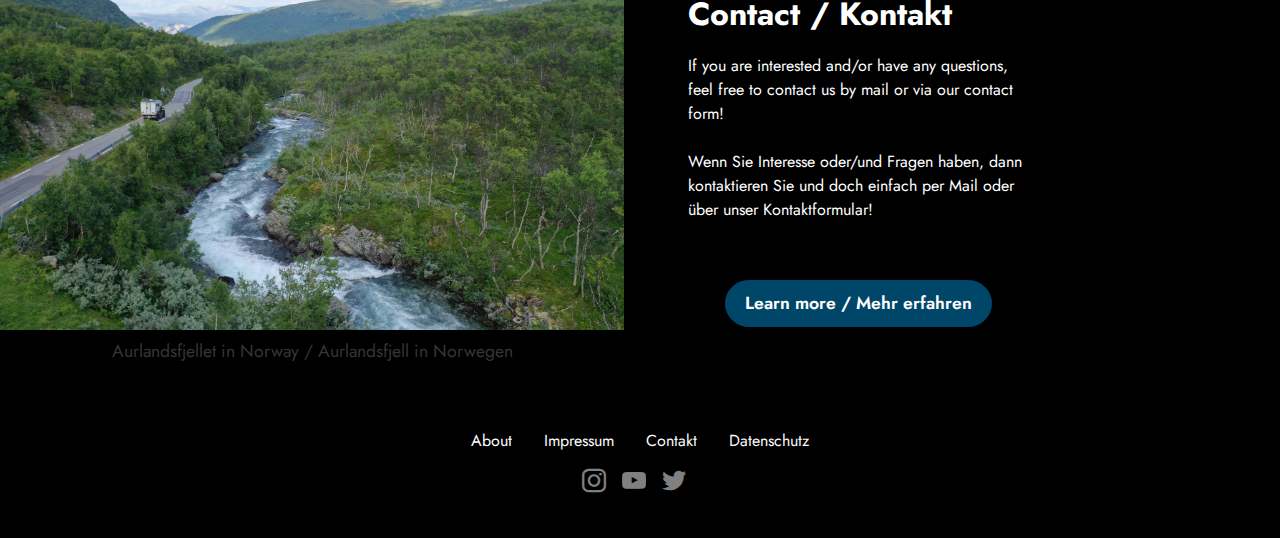
==== commit 413ff9f1: "create github pages" ====
--- a/home.html
+++ b/home.html
@@ -275,9 +275,7 @@
                     </div></div>
             </div>
             <div class="row row-copirayt">
-                <p class="mbr-text mb-0 mbr-fonts-style mbr-white align-center display-7">
-                    © Copyright 2022 Jan Lukas Lindner. All Rights Reserved.
-                </p>
+                <p class="mbr-text mb-0 mbr-fonts-style mbr-white align-center display-7"></p>
             </div>
         </div>
     </div>
--- a/assets/mobirise/css/mbr-additional.css
+++ b/assets/mobirise/css/mbr-additional.css
@@ -1890,30 +1890,6 @@
 .cid-t8EMqaV4xK .card-title {
   color: #004669;
 }
-.cid-sZYo3B5vXj {
-  padding-top: 7rem;
-  padding-bottom: 7rem;
-  background-color: #000000;
-}
-.cid-sZYo3B5vXj .mbr-overlay {
-  background-color: #ffffff;
-  opacity: 0.4;
-}
-.cid-sZYo3B5vXj form .mbr-section-btn {
-  text-align: center;
-  width: 100%;
-}
-.cid-sZYo3B5vXj form .mbr-section-btn .btn {
-  display: inline-flex;
-}
-@media (max-width: 991px) {
-  .cid-sZYo3B5vXj form .mbr-section-btn .btn {
-    width: 100%;
-  }
-}
-.cid-sZYo3B5vXj .mbr-section-title {
-  color: #ffffff;
-}
 .cid-t8EMpA3vPO {
   padding-top: 75px;
   padding-bottom: 75px;
@@ -2401,41 +2377,17 @@
     left: -1rem;
   }
 }
-.cid-sZYrvAouo7 {
-  padding-top: 10rem;
-  padding-bottom: 10rem;
+.cid-tre4EfbSCh {
+  padding-top: 5rem;
+  padding-bottom: 5rem;
   background-color: #000000;
 }
-.cid-sZYrvAouo7 .image-wrapper {
-  display: flex;
-  align-items: center;
-}
-.cid-sZYrvAouo7 .card-wrapper {
-  margin-bottom: 2rem;
-  display: flex;
-  border-radius: 4px;
-  background: #fafafa;
-}
-@media (max-width: 991px) {
-  .cid-sZYrvAouo7 .card-wrapper {
-    padding: 1rem 2rem;
-  }
-}
-@media (min-width: 992px) {
-  .cid-sZYrvAouo7 .card-wrapper {
-    padding: 2rem 4rem;
-  }
-}
-.cid-sZYrvAouo7 .mbr-iconfont {
-  font-size: 2rem;
-  padding-right: 1.5rem;
+.cid-tre4EfbSCh .mbr-text {
+  text-align: left;
+  color: #ffffff;
+}
+.cid-tre4EfbSCh .mbr-section-subtitle {
   color: #004669;
-}
-.cid-sZYrvAouo7 .mbr-section-title {
-  color: #ffffff;
-}
-.cid-sZYrvAouo7 .mbr-section-subtitle {
-  color: #ffffff;
 }
 .cid-sZYKqFz1Zr {
   padding-top: 2rem;
@@ -3833,6 +3785,1647 @@
 .cid-tr3mGFfzwJ H3 {
   color: #ffffff;
 }
+.cid-trdqqSkXhj {
+  padding-top: 6rem;
+  padding-bottom: 6rem;
+  background-color: #000000;
+}
+.cid-trdqqSkXhj .mbr-fallback-image.disabled {
+  display: none;
+}
+.cid-trdqqSkXhj .mbr-fallback-image {
+  display: block;
+  background-size: cover;
+  background-position: center center;
+  width: 100%;
+  height: 100%;
+  position: absolute;
+  top: 0;
+}
+.cid-trdqqSkXhj .row {
+  margin-left: 0;
+  margin-right: 0;
+}
+.cid-trdqqSkXhj .item {
+  padding-left: 0;
+  padding-right: 0;
+}
+.cid-trdqqSkXhj .item-wrapper {
+  position: relative;
+}
+.cid-trdqqSkXhj .item-wrapper .icon-wrapper {
+  pointer-events: none;
+  position: absolute;
+  width: 60px;
+  height: 60px;
+  font-size: 22px;
+  left: 50%;
+  top: 50%;
+  display: flex;
+  align-items: center;
+  justify-content: center;
+  border: 2px solid #ffffff;
+  border-radius: 50%;
+  opacity: 0;
+  color: #ffffff;
+  transform: translateX(-50%) translateY(-50%);
+  background-color: #1b1b1b;
+  transition: 0.2s;
+}
+.cid-trdqqSkXhj .item-wrapper:hover .icon-wrapper {
+  opacity: 0.7;
+}
+.cid-trdqqSkXhj .carousel-control,
+.cid-trdqqSkXhj .close {
+  background: #1b1b1b;
+}
+.cid-trdqqSkXhj .carousel-control-prev {
+  margin-left: 2.5rem;
+}
+.cid-trdqqSkXhj .carousel-control-prev span {
+  margin-right: 5px;
+}
+.cid-trdqqSkXhj .carousel-control-next {
+  margin-right: 2.5rem;
+}
+.cid-trdqqSkXhj .carousel-control-next span {
+  margin-left: 5px;
+}
+.cid-trdqqSkXhj .close {
+  position: fixed;
+  opacity: 0.5;
+  font-size: 22px;
+  font-weight: 300;
+  width: 60px;
+  height: 60px;
+  border-radius: 50%;
+  color: #fff;
+  top: 2.5rem;
+  right: 2.5rem;
+  border: 2px solid #fff;
+  text-shadow: none;
+  z-index: 5;
+  transition: opacity 0.3s ease;
+  font-family: 'Moririse2';
+  align-items: center;
+  justify-content: center;
+  display: flex;
+}
+.cid-trdqqSkXhj .close::before {
+  content: '\e91a';
+}
+.cid-trdqqSkXhj .close:hover {
+  opacity: 1;
+  background: #000;
+  color: #fff;
+}
+.cid-trdqqSkXhj .carousel-control {
+  display: flex;
+  top: 50%;
+  width: 60px;
+  height: 60px;
+  margin-top: -1.5rem;
+  font-size: 22px;
+  background-color: rgba(0, 0, 0, 0.5);
+  border: 2px solid #fff;
+  border-radius: 50%;
+  transition: all 0.3s;
+}
+.cid-trdqqSkXhj .carousel-control.carousel-control-prev {
+  left: 0;
+  margin-left: 2.5rem;
+}
+.cid-trdqqSkXhj .carousel-control.carousel-control-next {
+  right: 0;
+  margin-right: 2.5rem;
+}
+@media (max-width: 767px) {
+  .cid-trdqqSkXhj .carousel-control {
+    top: auto;
+    bottom: 1rem;
+  }
+}
+.cid-trdqqSkXhj .carousel-indicators {
+  position: absolute;
+  bottom: 0;
+  margin-bottom: 3px;
+}
+.cid-trdqqSkXhj .carousel-indicators li {
+  max-width: 15px;
+  height: 15px;
+  width: 15px;
+  max-height: 15px;
+  margin: 3px;
+  background-color: rgba(0, 0, 0, 0.5);
+  border: 2px solid #fff;
+  border-radius: 50%;
+  opacity: 0.5;
+  transition: all 0.3s;
+}
+.cid-trdqqSkXhj .carousel-indicators li.active,
+.cid-trdqqSkXhj .carousel-indicators li:hover {
+  opacity: 0.9;
+}
+.cid-trdqqSkXhj .carousel-indicators li::after,
+.cid-trdqqSkXhj .carousel-indicators li::before {
+  content: none;
+}
+.cid-trdqqSkXhj .carousel-indicators.ie-fix {
+  left: 50%;
+  display: block;
+  width: 60%;
+  margin-left: -30%;
+  text-align: center;
+}
+@media (max-width: 768px) {
+  .cid-trdqqSkXhj .carousel-indicators {
+    display: none !important;
+  }
+}
+@media (max-width: 991px) {
+  .cid-trdqqSkXhj .carousel-indicators {
+    margin-bottom: 3.625rem !important;
+    padding-left: 2.5rem;
+    padding-right: 2.5rem;
+  }
+}
+@media (max-width: 767px) {
+  .cid-trdqqSkXhj .carousel-indicators {
+    display: none;
+  }
+}
+.cid-trdqqSkXhj .carousel-inner {
+  display: flex;
+  align-items: center;
+}
+.cid-trdqqSkXhj .carousel-inner > .active {
+  display: block;
+}
+.cid-trdqqSkXhj .carousel-control.left {
+  left: 0;
+  margin-left: 2.5rem;
+}
+.cid-trdqqSkXhj .carousel-control.right {
+  right: 0;
+  margin-right: 2.5rem;
+}
+.cid-trdqqSkXhj .carousel-control:hover {
+  background: #1b1b1b;
+  color: #fff;
+  opacity: 1;
+}
+@media (max-width: 768px) {
+  .cid-trdqqSkXhj .carousel-control,
+  .cid-trdqqSkXhj .carousel-indicators,
+  .cid-trdqqSkXhj .modal .close {
+    position: fixed;
+  }
+}
+@media (max-width: 767px) {
+  .cid-trdqqSkXhj .mbr-slider .carousel-control {
+    top: auto;
+    bottom: 20px;
+  }
+  .cid-trdqqSkXhj .mbr-slider > .container .carousel-control {
+    margin-bottom: 0;
+  }
+}
+.cid-trdqqSkXhj .carousel-indicators .active,
+.cid-trdqqSkXhj .carousel-indicators li {
+  width: 7px;
+  height: 7px;
+  margin: 3px;
+  background: #000000;
+  opacity: 0.5;
+  border: 4px solid #000000;
+}
+.cid-trdqqSkXhj .carousel-indicators .active {
+  background: #fff;
+}
+.cid-trdqqSkXhj .carousel-indicators li {
+  max-width: 15px;
+  max-height: 15px;
+  border-radius: 50%;
+}
+.cid-trdqqSkXhj .modal {
+  padding-left: 0 !important;
+  position: fixed;
+  overflow: hidden;
+  padding-right: 0 !important;
+}
+.cid-trdqqSkXhj .modal-dialog {
+  margin: 0 auto;
+  max-width: 100%;
+  padding-left: 1rem;
+  padding-right: 1rem;
+}
+.cid-trdqqSkXhj .modal-content {
+  border-radius: 0;
+  border: none;
+  background: transparent;
+}
+.cid-trdqqSkXhj .modal-body {
+  padding: 0;
+  display: flex;
+  align-items: center;
+}
+.cid-trdqqSkXhj .modal-body img {
+  width: 100%;
+  object-fit: contain;
+  max-height: calc(100vh - 1.75rem);
+}
+.cid-trdqqSkXhj .carousel {
+  width: 100%;
+}
+.cid-trdqqSkXhj .modal-backdrop.in {
+  opacity: 0.8;
+}
+.cid-trdqqSkXhj .modal.fade .modal-dialog {
+  transition: margin-top 0.3s ease-out;
+}
+.cid-trdqqSkXhj .modal.fade .modal-dialog,
+.cid-trdqqSkXhj .modal.in .modal-dialog {
+  transform: none;
+}
+.cid-trdqqSkXhj .mbr-gallery .item-wrapper {
+  cursor: pointer;
+}
+.cid-trdqqSkXhj H6 {
+  text-align: center;
+}
+.cid-trdqqSkXhj H3 {
+  color: #ffffff;
+}
+.cid-trdqsy9Zv4 {
+  padding-top: 6rem;
+  padding-bottom: 6rem;
+  background-color: #000000;
+}
+.cid-trdqsy9Zv4 .mbr-fallback-image.disabled {
+  display: none;
+}
+.cid-trdqsy9Zv4 .mbr-fallback-image {
+  display: block;
+  background-size: cover;
+  background-position: center center;
+  width: 100%;
+  height: 100%;
+  position: absolute;
+  top: 0;
+}
+.cid-trdqsy9Zv4 .row {
+  margin-left: 0;
+  margin-right: 0;
+}
+.cid-trdqsy9Zv4 .item {
+  padding-left: 0;
+  padding-right: 0;
+}
+.cid-trdqsy9Zv4 .item-wrapper {
+  position: relative;
+}
+.cid-trdqsy9Zv4 .item-wrapper .icon-wrapper {
+  pointer-events: none;
+  position: absolute;
+  width: 60px;
+  height: 60px;
+  font-size: 22px;
+  left: 50%;
+  top: 50%;
+  display: flex;
+  align-items: center;
+  justify-content: center;
+  border: 2px solid #ffffff;
+  border-radius: 50%;
+  opacity: 0;
+  color: #ffffff;
+  transform: translateX(-50%) translateY(-50%);
+  background-color: #1b1b1b;
+  transition: 0.2s;
+}
+.cid-trdqsy9Zv4 .item-wrapper:hover .icon-wrapper {
+  opacity: 0.7;
+}
+.cid-trdqsy9Zv4 .carousel-control,
+.cid-trdqsy9Zv4 .close {
+  background: #1b1b1b;
+}
+.cid-trdqsy9Zv4 .carousel-control-prev {
+  margin-left: 2.5rem;
+}
+.cid-trdqsy9Zv4 .carousel-control-prev span {
+  margin-right: 5px;
+}
+.cid-trdqsy9Zv4 .carousel-control-next {
+  margin-right: 2.5rem;
+}
+.cid-trdqsy9Zv4 .carousel-control-next span {
+  margin-left: 5px;
+}
+.cid-trdqsy9Zv4 .close {
+  position: fixed;
+  opacity: 0.5;
+  font-size: 22px;
+  font-weight: 300;
+  width: 60px;
+  height: 60px;
+  border-radius: 50%;
+  color: #fff;
+  top: 2.5rem;
+  right: 2.5rem;
+  border: 2px solid #fff;
+  text-shadow: none;
+  z-index: 5;
+  transition: opacity 0.3s ease;
+  font-family: 'Moririse2';
+  align-items: center;
+  justify-content: center;
+  display: flex;
+}
+.cid-trdqsy9Zv4 .close::before {
+  content: '\e91a';
+}
+.cid-trdqsy9Zv4 .close:hover {
+  opacity: 1;
+  background: #000;
+  color: #fff;
+}
+.cid-trdqsy9Zv4 .carousel-control {
+  display: flex;
+  top: 50%;
+  width: 60px;
+  height: 60px;
+  margin-top: -1.5rem;
+  font-size: 22px;
+  background-color: rgba(0, 0, 0, 0.5);
+  border: 2px solid #fff;
+  border-radius: 50%;
+  transition: all 0.3s;
+}
+.cid-trdqsy9Zv4 .carousel-control.carousel-control-prev {
+  left: 0;
+  margin-left: 2.5rem;
+}
+.cid-trdqsy9Zv4 .carousel-control.carousel-control-next {
+  right: 0;
+  margin-right: 2.5rem;
+}
+@media (max-width: 767px) {
+  .cid-trdqsy9Zv4 .carousel-control {
+    top: auto;
+    bottom: 1rem;
+  }
+}
+.cid-trdqsy9Zv4 .carousel-indicators {
+  position: absolute;
+  bottom: 0;
+  margin-bottom: 3px;
+}
+.cid-trdqsy9Zv4 .carousel-indicators li {
+  max-width: 15px;
+  height: 15px;
+  width: 15px;
+  max-height: 15px;
+  margin: 3px;
+  background-color: rgba(0, 0, 0, 0.5);
+  border: 2px solid #fff;
+  border-radius: 50%;
+  opacity: 0.5;
+  transition: all 0.3s;
+}
+.cid-trdqsy9Zv4 .carousel-indicators li.active,
+.cid-trdqsy9Zv4 .carousel-indicators li:hover {
+  opacity: 0.9;
+}
+.cid-trdqsy9Zv4 .carousel-indicators li::after,
+.cid-trdqsy9Zv4 .carousel-indicators li::before {
+  content: none;
+}
+.cid-trdqsy9Zv4 .carousel-indicators.ie-fix {
+  left: 50%;
+  display: block;
+  width: 60%;
+  margin-left: -30%;
+  text-align: center;
+}
+@media (max-width: 768px) {
+  .cid-trdqsy9Zv4 .carousel-indicators {
+    display: none !important;
+  }
+}
+@media (max-width: 991px) {
+  .cid-trdqsy9Zv4 .carousel-indicators {
+    margin-bottom: 3.625rem !important;
+    padding-left: 2.5rem;
+    padding-right: 2.5rem;
+  }
+}
+@media (max-width: 767px) {
+  .cid-trdqsy9Zv4 .carousel-indicators {
+    display: none;
+  }
+}
+.cid-trdqsy9Zv4 .carousel-inner {
+  display: flex;
+  align-items: center;
+}
+.cid-trdqsy9Zv4 .carousel-inner > .active {
+  display: block;
+}
+.cid-trdqsy9Zv4 .carousel-control.left {
+  left: 0;
+  margin-left: 2.5rem;
+}
+.cid-trdqsy9Zv4 .carousel-control.right {
+  right: 0;
+  margin-right: 2.5rem;
+}
+.cid-trdqsy9Zv4 .carousel-control:hover {
+  background: #1b1b1b;
+  color: #fff;
+  opacity: 1;
+}
+@media (max-width: 768px) {
+  .cid-trdqsy9Zv4 .carousel-control,
+  .cid-trdqsy9Zv4 .carousel-indicators,
+  .cid-trdqsy9Zv4 .modal .close {
+    position: fixed;
+  }
+}
+@media (max-width: 767px) {
+  .cid-trdqsy9Zv4 .mbr-slider .carousel-control {
+    top: auto;
+    bottom: 20px;
+  }
+  .cid-trdqsy9Zv4 .mbr-slider > .container .carousel-control {
+    margin-bottom: 0;
+  }
+}
+.cid-trdqsy9Zv4 .carousel-indicators .active,
+.cid-trdqsy9Zv4 .carousel-indicators li {
+  width: 7px;
+  height: 7px;
+  margin: 3px;
+  background: #000000;
+  opacity: 0.5;
+  border: 4px solid #000000;
+}
+.cid-trdqsy9Zv4 .carousel-indicators .active {
+  background: #fff;
+}
+.cid-trdqsy9Zv4 .carousel-indicators li {
+  max-width: 15px;
+  max-height: 15px;
+  border-radius: 50%;
+}
+.cid-trdqsy9Zv4 .modal {
+  padding-left: 0 !important;
+  position: fixed;
+  overflow: hidden;
+  padding-right: 0 !important;
+}
+.cid-trdqsy9Zv4 .modal-dialog {
+  margin: 0 auto;
+  max-width: 100%;
+  padding-left: 1rem;
+  padding-right: 1rem;
+}
+.cid-trdqsy9Zv4 .modal-content {
+  border-radius: 0;
+  border: none;
+  background: transparent;
+}
+.cid-trdqsy9Zv4 .modal-body {
+  padding: 0;
+  display: flex;
+  align-items: center;
+}
+.cid-trdqsy9Zv4 .modal-body img {
+  width: 100%;
+  object-fit: contain;
+  max-height: calc(100vh - 1.75rem);
+}
+.cid-trdqsy9Zv4 .carousel {
+  width: 100%;
+}
+.cid-trdqsy9Zv4 .modal-backdrop.in {
+  opacity: 0.8;
+}
+.cid-trdqsy9Zv4 .modal.fade .modal-dialog {
+  transition: margin-top 0.3s ease-out;
+}
+.cid-trdqsy9Zv4 .modal.fade .modal-dialog,
+.cid-trdqsy9Zv4 .modal.in .modal-dialog {
+  transform: none;
+}
+.cid-trdqsy9Zv4 .mbr-gallery .item-wrapper {
+  cursor: pointer;
+}
+.cid-trdqsy9Zv4 H6 {
+  text-align: center;
+}
+.cid-trdqsy9Zv4 H3 {
+  color: #ffffff;
+}
+.cid-trdqA0ni69 {
+  padding-top: 6rem;
+  padding-bottom: 6rem;
+  background-color: #000000;
+}
+.cid-trdqA0ni69 .mbr-fallback-image.disabled {
+  display: none;
+}
+.cid-trdqA0ni69 .mbr-fallback-image {
+  display: block;
+  background-size: cover;
+  background-position: center center;
+  width: 100%;
+  height: 100%;
+  position: absolute;
+  top: 0;
+}
+.cid-trdqA0ni69 .row {
+  margin-left: 0;
+  margin-right: 0;
+}
+.cid-trdqA0ni69 .item {
+  padding-left: 0;
+  padding-right: 0;
+}
+.cid-trdqA0ni69 .item-wrapper {
+  height: 100%;
+  position: relative;
+}
+.cid-trdqA0ni69 .item-wrapper img {
+  height: 100%;
+  object-fit: cover;
+}
+.cid-trdqA0ni69 .item-wrapper .icon-wrapper {
+  pointer-events: none;
+  position: absolute;
+  width: 60px;
+  height: 60px;
+  font-size: 22px;
+  left: 50%;
+  top: 50%;
+  display: flex;
+  align-items: center;
+  justify-content: center;
+  border: 2px solid #ffffff;
+  border-radius: 50%;
+  opacity: 0;
+  color: #ffffff;
+  transform: translateX(-50%) translateY(-50%);
+  background-color: #1b1b1b;
+  transition: 0.2s;
+}
+.cid-trdqA0ni69 .item-wrapper:hover .icon-wrapper {
+  opacity: 0.7;
+}
+.cid-trdqA0ni69 .carousel-control,
+.cid-trdqA0ni69 .close {
+  background: #1b1b1b;
+}
+.cid-trdqA0ni69 .carousel-control-prev {
+  margin-left: 2.5rem;
+}
+.cid-trdqA0ni69 .carousel-control-prev span {
+  margin-right: 5px;
+}
+.cid-trdqA0ni69 .carousel-control-next {
+  margin-right: 2.5rem;
+}
+.cid-trdqA0ni69 .carousel-control-next span {
+  margin-left: 5px;
+}
+.cid-trdqA0ni69 .close {
+  position: fixed;
+  opacity: 0.5;
+  font-size: 22px;
+  font-weight: 300;
+  width: 60px;
+  height: 60px;
+  border-radius: 50%;
+  color: #fff;
+  top: 2.5rem;
+  right: 2.5rem;
+  border: 2px solid #fff;
+  text-shadow: none;
+  z-index: 5;
+  transition: opacity 0.3s ease;
+  font-family: 'Moririse2';
+  align-items: center;
+  justify-content: center;
+  display: flex;
+}
+.cid-trdqA0ni69 .close::before {
+  content: '\e91a';
+}
+.cid-trdqA0ni69 .close:hover {
+  opacity: 1;
+  background: #000;
+  color: #fff;
+}
+.cid-trdqA0ni69 .carousel-control {
+  display: flex;
+  top: 50%;
+  width: 60px;
+  height: 60px;
+  margin-top: -1.5rem;
+  font-size: 22px;
+  background-color: rgba(0, 0, 0, 0.5);
+  border: 2px solid #fff;
+  border-radius: 50%;
+  transition: all 0.3s;
+}
+.cid-trdqA0ni69 .carousel-control.carousel-control-prev {
+  left: 0;
+  margin-left: 2.5rem;
+}
+.cid-trdqA0ni69 .carousel-control.carousel-control-next {
+  right: 0;
+  margin-right: 2.5rem;
+}
+@media (max-width: 767px) {
+  .cid-trdqA0ni69 .carousel-control {
+    top: auto;
+    bottom: 1rem;
+  }
+}
+.cid-trdqA0ni69 .carousel-indicators {
+  position: absolute;
+  bottom: 0;
+  margin-bottom: 3px;
+}
+.cid-trdqA0ni69 .carousel-indicators li {
+  max-width: 15px;
+  height: 15px;
+  width: 15px;
+  max-height: 15px;
+  margin: 3px;
+  background-color: rgba(0, 0, 0, 0.5);
+  border: 2px solid #fff;
+  border-radius: 50%;
+  opacity: 0.5;
+  transition: all 0.3s;
+}
+.cid-trdqA0ni69 .carousel-indicators li.active,
+.cid-trdqA0ni69 .carousel-indicators li:hover {
+  opacity: 0.9;
+}
+.cid-trdqA0ni69 .carousel-indicators li::after,
+.cid-trdqA0ni69 .carousel-indicators li::before {
+  content: none;
+}
+.cid-trdqA0ni69 .carousel-indicators.ie-fix {
+  left: 50%;
+  display: block;
+  width: 60%;
+  margin-left: -30%;
+  text-align: center;
+}
+@media (max-width: 768px) {
+  .cid-trdqA0ni69 .carousel-indicators {
+    display: none !important;
+  }
+}
+@media (max-width: 991px) {
+  .cid-trdqA0ni69 .carousel-indicators {
+    margin-bottom: 3.625rem !important;
+    padding-left: 2.5rem;
+    padding-right: 2.5rem;
+  }
+}
+@media (max-width: 767px) {
+  .cid-trdqA0ni69 .carousel-indicators {
+    display: none;
+  }
+}
+.cid-trdqA0ni69 .carousel-inner {
+  display: flex;
+  align-items: center;
+}
+.cid-trdqA0ni69 .carousel-inner > .active {
+  display: block;
+}
+.cid-trdqA0ni69 .carousel-control.left {
+  left: 0;
+  margin-left: 2.5rem;
+}
+.cid-trdqA0ni69 .carousel-control.right {
+  right: 0;
+  margin-right: 2.5rem;
+}
+.cid-trdqA0ni69 .carousel-control:hover {
+  background: #1b1b1b;
+  color: #fff;
+  opacity: 1;
+}
+@media (max-width: 768px) {
+  .cid-trdqA0ni69 .carousel-control,
+  .cid-trdqA0ni69 .carousel-indicators,
+  .cid-trdqA0ni69 .modal .close {
+    position: fixed;
+  }
+}
+@media (max-width: 767px) {
+  .cid-trdqA0ni69 .mbr-slider .carousel-control {
+    top: auto;
+    bottom: 20px;
+  }
+  .cid-trdqA0ni69 .mbr-slider > .container .carousel-control {
+    margin-bottom: 0;
+  }
+}
+.cid-trdqA0ni69 .carousel-indicators .active,
+.cid-trdqA0ni69 .carousel-indicators li {
+  width: 7px;
+  height: 7px;
+  margin: 3px;
+  background: #000000;
+  opacity: 0.5;
+  border: 4px solid #000000;
+}
+.cid-trdqA0ni69 .carousel-indicators .active {
+  background: #fff;
+}
+.cid-trdqA0ni69 .carousel-indicators li {
+  max-width: 15px;
+  max-height: 15px;
+  border-radius: 50%;
+}
+.cid-trdqA0ni69 .modal {
+  padding-left: 0 !important;
+  position: fixed;
+  overflow: hidden;
+  padding-right: 0 !important;
+}
+.cid-trdqA0ni69 .modal-dialog {
+  margin: 0 auto;
+  max-width: 100%;
+  padding-left: 1rem;
+  padding-right: 1rem;
+}
+.cid-trdqA0ni69 .modal-content {
+  border-radius: 0;
+  border: none;
+  background: transparent;
+}
+.cid-trdqA0ni69 .modal-body {
+  padding: 0;
+  display: flex;
+  align-items: center;
+}
+.cid-trdqA0ni69 .modal-body img {
+  width: 100%;
+  object-fit: contain;
+  max-height: calc(100vh - 1.75rem);
+}
+.cid-trdqA0ni69 .carousel {
+  width: 100%;
+}
+.cid-trdqA0ni69 .modal-backdrop.in {
+  opacity: 0.8;
+}
+.cid-trdqA0ni69 .modal.fade .modal-dialog {
+  transition: margin-top 0.3s ease-out;
+}
+.cid-trdqA0ni69 .modal.fade .modal-dialog,
+.cid-trdqA0ni69 .modal.in .modal-dialog {
+  transform: none;
+}
+.cid-trdqA0ni69 .mbr-gallery .item-wrapper {
+  cursor: pointer;
+}
+.cid-trdqA0ni69 H6 {
+  text-align: center;
+}
+.cid-trdqA0ni69 H3 {
+  color: #ffffff;
+}
+.cid-trdqtsDQBC {
+  padding-top: 6rem;
+  padding-bottom: 6rem;
+  background-color: #000000;
+}
+.cid-trdqtsDQBC .mbr-fallback-image.disabled {
+  display: none;
+}
+.cid-trdqtsDQBC .mbr-fallback-image {
+  display: block;
+  background-size: cover;
+  background-position: center center;
+  width: 100%;
+  height: 100%;
+  position: absolute;
+  top: 0;
+}
+.cid-trdqtsDQBC .row {
+  margin-left: 0;
+  margin-right: 0;
+}
+.cid-trdqtsDQBC .item {
+  padding-left: 0;
+  padding-right: 0;
+}
+.cid-trdqtsDQBC .item-wrapper {
+  position: relative;
+}
+.cid-trdqtsDQBC .item-wrapper .icon-wrapper {
+  pointer-events: none;
+  position: absolute;
+  width: 60px;
+  height: 60px;
+  font-size: 22px;
+  left: 50%;
+  top: 50%;
+  display: flex;
+  align-items: center;
+  justify-content: center;
+  border: 2px solid #ffffff;
+  border-radius: 50%;
+  opacity: 0;
+  color: #ffffff;
+  transform: translateX(-50%) translateY(-50%);
+  background-color: #1b1b1b;
+  transition: 0.2s;
+}
+.cid-trdqtsDQBC .item-wrapper:hover .icon-wrapper {
+  opacity: 0.7;
+}
+.cid-trdqtsDQBC .carousel-control,
+.cid-trdqtsDQBC .close {
+  background: #1b1b1b;
+}
+.cid-trdqtsDQBC .carousel-control-prev {
+  margin-left: 2.5rem;
+}
+.cid-trdqtsDQBC .carousel-control-prev span {
+  margin-right: 5px;
+}
+.cid-trdqtsDQBC .carousel-control-next {
+  margin-right: 2.5rem;
+}
+.cid-trdqtsDQBC .carousel-control-next span {
+  margin-left: 5px;
+}
+.cid-trdqtsDQBC .close {
+  position: fixed;
+  opacity: 0.5;
+  font-size: 22px;
+  font-weight: 300;
+  width: 60px;
+  height: 60px;
+  border-radius: 50%;
+  color: #fff;
+  top: 2.5rem;
+  right: 2.5rem;
+  border: 2px solid #fff;
+  text-shadow: none;
+  z-index: 5;
+  transition: opacity 0.3s ease;
+  font-family: 'Moririse2';
+  align-items: center;
+  justify-content: center;
+  display: flex;
+}
+.cid-trdqtsDQBC .close::before {
+  content: '\e91a';
+}
+.cid-trdqtsDQBC .close:hover {
+  opacity: 1;
+  background: #000;
+  color: #fff;
+}
+.cid-trdqtsDQBC .carousel-control {
+  display: flex;
+  top: 50%;
+  width: 60px;
+  height: 60px;
+  margin-top: -1.5rem;
+  font-size: 22px;
+  background-color: rgba(0, 0, 0, 0.5);
+  border: 2px solid #fff;
+  border-radius: 50%;
+  transition: all 0.3s;
+}
+.cid-trdqtsDQBC .carousel-control.carousel-control-prev {
+  left: 0;
+  margin-left: 2.5rem;
+}
+.cid-trdqtsDQBC .carousel-control.carousel-control-next {
+  right: 0;
+  margin-right: 2.5rem;
+}
+@media (max-width: 767px) {
+  .cid-trdqtsDQBC .carousel-control {
+    top: auto;
+    bottom: 1rem;
+  }
+}
+.cid-trdqtsDQBC .carousel-indicators {
+  position: absolute;
+  bottom: 0;
+  margin-bottom: 3px;
+}
+.cid-trdqtsDQBC .carousel-indicators li {
+  max-width: 15px;
+  height: 15px;
+  width: 15px;
+  max-height: 15px;
+  margin: 3px;
+  background-color: rgba(0, 0, 0, 0.5);
+  border: 2px solid #fff;
+  border-radius: 50%;
+  opacity: 0.5;
+  transition: all 0.3s;
+}
+.cid-trdqtsDQBC .carousel-indicators li.active,
+.cid-trdqtsDQBC .carousel-indicators li:hover {
+  opacity: 0.9;
+}
+.cid-trdqtsDQBC .carousel-indicators li::after,
+.cid-trdqtsDQBC .carousel-indicators li::before {
+  content: none;
+}
+.cid-trdqtsDQBC .carousel-indicators.ie-fix {
+  left: 50%;
+  display: block;
+  width: 60%;
+  margin-left: -30%;
+  text-align: center;
+}
+@media (max-width: 768px) {
+  .cid-trdqtsDQBC .carousel-indicators {
+    display: none !important;
+  }
+}
+@media (max-width: 991px) {
+  .cid-trdqtsDQBC .carousel-indicators {
+    margin-bottom: 3.625rem !important;
+    padding-left: 2.5rem;
+    padding-right: 2.5rem;
+  }
+}
+@media (max-width: 767px) {
+  .cid-trdqtsDQBC .carousel-indicators {
+    display: none;
+  }
+}
+.cid-trdqtsDQBC .carousel-inner {
+  display: flex;
+  align-items: center;
+}
+.cid-trdqtsDQBC .carousel-inner > .active {
+  display: block;
+}
+.cid-trdqtsDQBC .carousel-control.left {
+  left: 0;
+  margin-left: 2.5rem;
+}
+.cid-trdqtsDQBC .carousel-control.right {
+  right: 0;
+  margin-right: 2.5rem;
+}
+.cid-trdqtsDQBC .carousel-control:hover {
+  background: #1b1b1b;
+  color: #fff;
+  opacity: 1;
+}
+@media (max-width: 768px) {
+  .cid-trdqtsDQBC .carousel-control,
+  .cid-trdqtsDQBC .carousel-indicators,
+  .cid-trdqtsDQBC .modal .close {
+    position: fixed;
+  }
+}
+@media (max-width: 767px) {
+  .cid-trdqtsDQBC .mbr-slider .carousel-control {
+    top: auto;
+    bottom: 20px;
+  }
+  .cid-trdqtsDQBC .mbr-slider > .container .carousel-control {
+    margin-bottom: 0;
+  }
+}
+.cid-trdqtsDQBC .carousel-indicators .active,
+.cid-trdqtsDQBC .carousel-indicators li {
+  width: 7px;
+  height: 7px;
+  margin: 3px;
+  background: #000000;
+  opacity: 0.5;
+  border: 4px solid #000000;
+}
+.cid-trdqtsDQBC .carousel-indicators .active {
+  background: #fff;
+}
+.cid-trdqtsDQBC .carousel-indicators li {
+  max-width: 15px;
+  max-height: 15px;
+  border-radius: 50%;
+}
+.cid-trdqtsDQBC .modal {
+  padding-left: 0 !important;
+  position: fixed;
+  overflow: hidden;
+  padding-right: 0 !important;
+}
+.cid-trdqtsDQBC .modal-dialog {
+  margin: 0 auto;
+  max-width: 100%;
+  padding-left: 1rem;
+  padding-right: 1rem;
+}
+.cid-trdqtsDQBC .modal-content {
+  border-radius: 0;
+  border: none;
+  background: transparent;
+}
+.cid-trdqtsDQBC .modal-body {
+  padding: 0;
+  display: flex;
+  align-items: center;
+}
+.cid-trdqtsDQBC .modal-body img {
+  width: 100%;
+  object-fit: contain;
+  max-height: calc(100vh - 1.75rem);
+}
+.cid-trdqtsDQBC .carousel {
+  width: 100%;
+}
+.cid-trdqtsDQBC .modal-backdrop.in {
+  opacity: 0.8;
+}
+.cid-trdqtsDQBC .modal.fade .modal-dialog {
+  transition: margin-top 0.3s ease-out;
+}
+.cid-trdqtsDQBC .modal.fade .modal-dialog,
+.cid-trdqtsDQBC .modal.in .modal-dialog {
+  transform: none;
+}
+.cid-trdqtsDQBC .mbr-gallery .item-wrapper {
+  cursor: pointer;
+}
+.cid-trdqtsDQBC H6 {
+  text-align: center;
+}
+.cid-trdqtsDQBC H3 {
+  color: #ffffff;
+}
+.cid-trdqAyBMUn {
+  padding-top: 6rem;
+  padding-bottom: 6rem;
+  background-color: #000000;
+}
+.cid-trdqAyBMUn .mbr-fallback-image.disabled {
+  display: none;
+}
+.cid-trdqAyBMUn .mbr-fallback-image {
+  display: block;
+  background-size: cover;
+  background-position: center center;
+  width: 100%;
+  height: 100%;
+  position: absolute;
+  top: 0;
+}
+.cid-trdqAyBMUn .row {
+  margin-left: 0;
+  margin-right: 0;
+}
+.cid-trdqAyBMUn .item {
+  padding-left: 0;
+  padding-right: 0;
+}
+.cid-trdqAyBMUn .item-wrapper {
+  height: 100%;
+  position: relative;
+}
+.cid-trdqAyBMUn .item-wrapper img {
+  height: 100%;
+  object-fit: cover;
+}
+.cid-trdqAyBMUn .item-wrapper .icon-wrapper {
+  pointer-events: none;
+  position: absolute;
+  width: 60px;
+  height: 60px;
+  font-size: 22px;
+  left: 50%;
+  top: 50%;
+  display: flex;
+  align-items: center;
+  justify-content: center;
+  border: 2px solid #ffffff;
+  border-radius: 50%;
+  opacity: 0;
+  color: #ffffff;
+  transform: translateX(-50%) translateY(-50%);
+  background-color: #1b1b1b;
+  transition: 0.2s;
+}
+.cid-trdqAyBMUn .item-wrapper:hover .icon-wrapper {
+  opacity: 0.7;
+}
+.cid-trdqAyBMUn .carousel-control,
+.cid-trdqAyBMUn .close {
+  background: #1b1b1b;
+}
+.cid-trdqAyBMUn .carousel-control-prev {
+  margin-left: 2.5rem;
+}
+.cid-trdqAyBMUn .carousel-control-prev span {
+  margin-right: 5px;
+}
+.cid-trdqAyBMUn .carousel-control-next {
+  margin-right: 2.5rem;
+}
+.cid-trdqAyBMUn .carousel-control-next span {
+  margin-left: 5px;
+}
+.cid-trdqAyBMUn .close {
+  position: fixed;
+  opacity: 0.5;
+  font-size: 22px;
+  font-weight: 300;
+  width: 60px;
+  height: 60px;
+  border-radius: 50%;
+  color: #fff;
+  top: 2.5rem;
+  right: 2.5rem;
+  border: 2px solid #fff;
+  text-shadow: none;
+  z-index: 5;
+  transition: opacity 0.3s ease;
+  font-family: 'Moririse2';
+  align-items: center;
+  justify-content: center;
+  display: flex;
+}
+.cid-trdqAyBMUn .close::before {
+  content: '\e91a';
+}
+.cid-trdqAyBMUn .close:hover {
+  opacity: 1;
+  background: #000;
+  color: #fff;
+}
+.cid-trdqAyBMUn .carousel-control {
+  display: flex;
+  top: 50%;
+  width: 60px;
+  height: 60px;
+  margin-top: -1.5rem;
+  font-size: 22px;
+  background-color: rgba(0, 0, 0, 0.5);
+  border: 2px solid #fff;
+  border-radius: 50%;
+  transition: all 0.3s;
+}
+.cid-trdqAyBMUn .carousel-control.carousel-control-prev {
+  left: 0;
+  margin-left: 2.5rem;
+}
+.cid-trdqAyBMUn .carousel-control.carousel-control-next {
+  right: 0;
+  margin-right: 2.5rem;
+}
+@media (max-width: 767px) {
+  .cid-trdqAyBMUn .carousel-control {
+    top: auto;
+    bottom: 1rem;
+  }
+}
+.cid-trdqAyBMUn .carousel-indicators {
+  position: absolute;
+  bottom: 0;
+  margin-bottom: 3px;
+}
+.cid-trdqAyBMUn .carousel-indicators li {
+  max-width: 15px;
+  height: 15px;
+  width: 15px;
+  max-height: 15px;
+  margin: 3px;
+  background-color: rgba(0, 0, 0, 0.5);
+  border: 2px solid #fff;
+  border-radius: 50%;
+  opacity: 0.5;
+  transition: all 0.3s;
+}
+.cid-trdqAyBMUn .carousel-indicators li.active,
+.cid-trdqAyBMUn .carousel-indicators li:hover {
+  opacity: 0.9;
+}
+.cid-trdqAyBMUn .carousel-indicators li::after,
+.cid-trdqAyBMUn .carousel-indicators li::before {
+  content: none;
+}
+.cid-trdqAyBMUn .carousel-indicators.ie-fix {
+  left: 50%;
+  display: block;
+  width: 60%;
+  margin-left: -30%;
+  text-align: center;
+}
+@media (max-width: 768px) {
+  .cid-trdqAyBMUn .carousel-indicators {
+    display: none !important;
+  }
+}
+@media (max-width: 991px) {
+  .cid-trdqAyBMUn .carousel-indicators {
+    margin-bottom: 3.625rem !important;
+    padding-left: 2.5rem;
+    padding-right: 2.5rem;
+  }
+}
+@media (max-width: 767px) {
+  .cid-trdqAyBMUn .carousel-indicators {
+    display: none;
+  }
+}
+.cid-trdqAyBMUn .carousel-inner {
+  display: flex;
+  align-items: center;
+}
+.cid-trdqAyBMUn .carousel-inner > .active {
+  display: block;
+}
+.cid-trdqAyBMUn .carousel-control.left {
+  left: 0;
+  margin-left: 2.5rem;
+}
+.cid-trdqAyBMUn .carousel-control.right {
+  right: 0;
+  margin-right: 2.5rem;
+}
+.cid-trdqAyBMUn .carousel-control:hover {
+  background: #1b1b1b;
+  color: #fff;
+  opacity: 1;
+}
+@media (max-width: 768px) {
+  .cid-trdqAyBMUn .carousel-control,
+  .cid-trdqAyBMUn .carousel-indicators,
+  .cid-trdqAyBMUn .modal .close {
+    position: fixed;
+  }
+}
+@media (max-width: 767px) {
+  .cid-trdqAyBMUn .mbr-slider .carousel-control {
+    top: auto;
+    bottom: 20px;
+  }
+  .cid-trdqAyBMUn .mbr-slider > .container .carousel-control {
+    margin-bottom: 0;
+  }
+}
+.cid-trdqAyBMUn .carousel-indicators .active,
+.cid-trdqAyBMUn .carousel-indicators li {
+  width: 7px;
+  height: 7px;
+  margin: 3px;
+  background: #000000;
+  opacity: 0.5;
+  border: 4px solid #000000;
+}
+.cid-trdqAyBMUn .carousel-indicators .active {
+  background: #fff;
+}
+.cid-trdqAyBMUn .carousel-indicators li {
+  max-width: 15px;
+  max-height: 15px;
+  border-radius: 50%;
+}
+.cid-trdqAyBMUn .modal {
+  padding-left: 0 !important;
+  position: fixed;
+  overflow: hidden;
+  padding-right: 0 !important;
+}
+.cid-trdqAyBMUn .modal-dialog {
+  margin: 0 auto;
+  max-width: 100%;
+  padding-left: 1rem;
+  padding-right: 1rem;
+}
+.cid-trdqAyBMUn .modal-content {
+  border-radius: 0;
+  border: none;
+  background: transparent;
+}
+.cid-trdqAyBMUn .modal-body {
+  padding: 0;
+  display: flex;
+  align-items: center;
+}
+.cid-trdqAyBMUn .modal-body img {
+  width: 100%;
+  object-fit: contain;
+  max-height: calc(100vh - 1.75rem);
+}
+.cid-trdqAyBMUn .carousel {
+  width: 100%;
+}
+.cid-trdqAyBMUn .modal-backdrop.in {
+  opacity: 0.8;
+}
+.cid-trdqAyBMUn .modal.fade .modal-dialog {
+  transition: margin-top 0.3s ease-out;
+}
+.cid-trdqAyBMUn .modal.fade .modal-dialog,
+.cid-trdqAyBMUn .modal.in .modal-dialog {
+  transform: none;
+}
+.cid-trdqAyBMUn .mbr-gallery .item-wrapper {
+  cursor: pointer;
+}
+.cid-trdqAyBMUn H6 {
+  text-align: center;
+}
+.cid-trdqAyBMUn H3 {
+  color: #ffffff;
+}
+.cid-trdqzpRb3k {
+  padding-top: 6rem;
+  padding-bottom: 6rem;
+  background-color: #000000;
+}
+.cid-trdqzpRb3k .mbr-fallback-image.disabled {
+  display: none;
+}
+.cid-trdqzpRb3k .mbr-fallback-image {
+  display: block;
+  background-size: cover;
+  background-position: center center;
+  width: 100%;
+  height: 100%;
+  position: absolute;
+  top: 0;
+}
+.cid-trdqzpRb3k .row {
+  margin-left: 0;
+  margin-right: 0;
+}
+.cid-trdqzpRb3k .item {
+  padding-left: 0;
+  padding-right: 0;
+}
+.cid-trdqzpRb3k .item-wrapper {
+  height: 100%;
+  position: relative;
+}
+.cid-trdqzpRb3k .item-wrapper img {
+  height: 100%;
+  object-fit: cover;
+}
+.cid-trdqzpRb3k .item-wrapper .icon-wrapper {
+  pointer-events: none;
+  position: absolute;
+  width: 60px;
+  height: 60px;
+  font-size: 22px;
+  left: 50%;
+  top: 50%;
+  display: flex;
+  align-items: center;
+  justify-content: center;
+  border: 2px solid #ffffff;
+  border-radius: 50%;
+  opacity: 0;
+  color: #ffffff;
+  transform: translateX(-50%) translateY(-50%);
+  background-color: #1b1b1b;
+  transition: 0.2s;
+}
+.cid-trdqzpRb3k .item-wrapper:hover .icon-wrapper {
+  opacity: 0.7;
+}
+.cid-trdqzpRb3k .carousel-control,
+.cid-trdqzpRb3k .close {
+  background: #1b1b1b;
+}
+.cid-trdqzpRb3k .carousel-control-prev {
+  margin-left: 2.5rem;
+}
+.cid-trdqzpRb3k .carousel-control-prev span {
+  margin-right: 5px;
+}
+.cid-trdqzpRb3k .carousel-control-next {
+  margin-right: 2.5rem;
+}
+.cid-trdqzpRb3k .carousel-control-next span {
+  margin-left: 5px;
+}
+.cid-trdqzpRb3k .close {
+  position: fixed;
+  opacity: 0.5;
+  font-size: 22px;
+  font-weight: 300;
+  width: 60px;
+  height: 60px;
+  border-radius: 50%;
+  color: #fff;
+  top: 2.5rem;
+  right: 2.5rem;
+  border: 2px solid #fff;
+  text-shadow: none;
+  z-index: 5;
+  transition: opacity 0.3s ease;
+  font-family: 'Moririse2';
+  align-items: center;
+  justify-content: center;
+  display: flex;
+}
+.cid-trdqzpRb3k .close::before {
+  content: '\e91a';
+}
+.cid-trdqzpRb3k .close:hover {
+  opacity: 1;
+  background: #000;
+  color: #fff;
+}
+.cid-trdqzpRb3k .carousel-control {
+  display: flex;
+  top: 50%;
+  width: 60px;
+  height: 60px;
+  margin-top: -1.5rem;
+  font-size: 22px;
+  background-color: rgba(0, 0, 0, 0.5);
+  border: 2px solid #fff;
+  border-radius: 50%;
+  transition: all 0.3s;
+}
+.cid-trdqzpRb3k .carousel-control.carousel-control-prev {
+  left: 0;
+  margin-left: 2.5rem;
+}
+.cid-trdqzpRb3k .carousel-control.carousel-control-next {
+  right: 0;
+  margin-right: 2.5rem;
+}
+@media (max-width: 767px) {
+  .cid-trdqzpRb3k .carousel-control {
+    top: auto;
+    bottom: 1rem;
+  }
+}
+.cid-trdqzpRb3k .carousel-indicators {
+  position: absolute;
+  bottom: 0;
+  margin-bottom: 3px;
+}
+.cid-trdqzpRb3k .carousel-indicators li {
+  max-width: 15px;
+  height: 15px;
+  width: 15px;
+  max-height: 15px;
+  margin: 3px;
+  background-color: rgba(0, 0, 0, 0.5);
+  border: 2px solid #fff;
+  border-radius: 50%;
+  opacity: 0.5;
+  transition: all 0.3s;
+}
+.cid-trdqzpRb3k .carousel-indicators li.active,
+.cid-trdqzpRb3k .carousel-indicators li:hover {
+  opacity: 0.9;
+}
+.cid-trdqzpRb3k .carousel-indicators li::after,
+.cid-trdqzpRb3k .carousel-indicators li::before {
+  content: none;
+}
+.cid-trdqzpRb3k .carousel-indicators.ie-fix {
+  left: 50%;
+  display: block;
+  width: 60%;
+  margin-left: -30%;
+  text-align: center;
+}
+@media (max-width: 768px) {
+  .cid-trdqzpRb3k .carousel-indicators {
+    display: none !important;
+  }
+}
+@media (max-width: 991px) {
+  .cid-trdqzpRb3k .carousel-indicators {
+    margin-bottom: 3.625rem !important;
+    padding-left: 2.5rem;
+    padding-right: 2.5rem;
+  }
+}
+@media (max-width: 767px) {
+  .cid-trdqzpRb3k .carousel-indicators {
+    display: none;
+  }
+}
+.cid-trdqzpRb3k .carousel-inner {
+  display: flex;
+  align-items: center;
+}
+.cid-trdqzpRb3k .carousel-inner > .active {
+  display: block;
+}
+.cid-trdqzpRb3k .carousel-control.left {
+  left: 0;
+  margin-left: 2.5rem;
+}
+.cid-trdqzpRb3k .carousel-control.right {
+  right: 0;
+  margin-right: 2.5rem;
+}
+.cid-trdqzpRb3k .carousel-control:hover {
+  background: #1b1b1b;
+  color: #fff;
+  opacity: 1;
+}
+@media (max-width: 768px) {
+  .cid-trdqzpRb3k .carousel-control,
+  .cid-trdqzpRb3k .carousel-indicators,
+  .cid-trdqzpRb3k .modal .close {
+    position: fixed;
+  }
+}
+@media (max-width: 767px) {
+  .cid-trdqzpRb3k .mbr-slider .carousel-control {
+    top: auto;
+    bottom: 20px;
+  }
+  .cid-trdqzpRb3k .mbr-slider > .container .carousel-control {
+    margin-bottom: 0;
+  }
+}
+.cid-trdqzpRb3k .carousel-indicators .active,
+.cid-trdqzpRb3k .carousel-indicators li {
+  width: 7px;
+  height: 7px;
+  margin: 3px;
+  background: #000000;
+  opacity: 0.5;
+  border: 4px solid #000000;
+}
+.cid-trdqzpRb3k .carousel-indicators .active {
+  background: #fff;
+}
+.cid-trdqzpRb3k .carousel-indicators li {
+  max-width: 15px;
+  max-height: 15px;
+  border-radius: 50%;
+}
+.cid-trdqzpRb3k .modal {
+  padding-left: 0 !important;
+  position: fixed;
+  overflow: hidden;
+  padding-right: 0 !important;
+}
+.cid-trdqzpRb3k .modal-dialog {
+  margin: 0 auto;
+  max-width: 100%;
+  padding-left: 1rem;
+  padding-right: 1rem;
+}
+.cid-trdqzpRb3k .modal-content {
+  border-radius: 0;
+  border: none;
+  background: transparent;
+}
+.cid-trdqzpRb3k .modal-body {
+  padding: 0;
+  display: flex;
+  align-items: center;
+}
+.cid-trdqzpRb3k .modal-body img {
+  width: 100%;
+  object-fit: contain;
+  max-height: calc(100vh - 1.75rem);
+}
+.cid-trdqzpRb3k .carousel {
+  width: 100%;
+}
+.cid-trdqzpRb3k .modal-backdrop.in {
+  opacity: 0.8;
+}
+.cid-trdqzpRb3k .modal.fade .modal-dialog {
+  transition: margin-top 0.3s ease-out;
+}
+.cid-trdqzpRb3k .modal.fade .modal-dialog,
+.cid-trdqzpRb3k .modal.in .modal-dialog {
+  transform: none;
+}
+.cid-trdqzpRb3k .mbr-gallery .item-wrapper {
+  cursor: pointer;
+}
+.cid-trdqzpRb3k H6 {
+  text-align: center;
+}
+.cid-trdqzpRb3k H3 {
+  color: #ffffff;
+}
 .cid-t8DlOLIzTO {
   padding-top: 4rem;
   padding-bottom: 4rem;
@@ -3986,17 +5579,35 @@
 .cid-sZYKqFz1Zr .media-container-row .row-copirayt p {
   width: 100%;
 }
-.cid-t8zZZMzDqm {
+.cid-trdYGpo8GP {
   padding-top: 5rem;
   padding-bottom: 5rem;
   background-color: #000000;
 }
-.cid-t8zZZMzDqm .mbr-text {
+.cid-trdYGpo8GP .mbr-text {
   text-align: left;
   color: #ffffff;
 }
-.cid-t8zZZMzDqm .mbr-section-subtitle {
+.cid-trdYGpo8GP .mbr-section-subtitle {
   color: #004669;
+}
+.cid-trdYGpo8GP H1 {
+  color: #ffffff;
+}
+.cid-trdYGpo8GP H2 {
+  color: #bbbbbb;
+}
+.cid-trdYGpo8GP P {
+  color: #ffffff;
+}
+.cid-trdYGpo8GP H3 {
+  color: #bbbbbb;
+}
+.cid-trdYGpo8GP li {
+  color: #ffffff;
+}
+.cid-trdYGpo8GP a {
+  color: #3df58d;
 }
 .cid-sZXMY19iew {
   z-index: 1000;
--- a/assets/mobirise/css/mbr-additional.css
+++ b/assets/mobirise/css/mbr-additional.css
@@ -1890,30 +1890,6 @@
 .cid-t8EMqaV4xK .card-title {
   color: #004669;
 }
-.cid-sZYo3B5vXj {
-  padding-top: 7rem;
-  padding-bottom: 7rem;
-  background-color: #000000;
-}
-.cid-sZYo3B5vXj .mbr-overlay {
-  background-color: #ffffff;
-  opacity: 0.4;
-}
-.cid-sZYo3B5vXj form .mbr-section-btn {
-  text-align: center;
-  width: 100%;
-}
-.cid-sZYo3B5vXj form .mbr-section-btn .btn {
-  display: inline-flex;
-}
-@media (max-width: 991px) {
-  .cid-sZYo3B5vXj form .mbr-section-btn .btn {
-    width: 100%;
-  }
-}
-.cid-sZYo3B5vXj .mbr-section-title {
-  color: #ffffff;
-}
 .cid-t8EMpA3vPO {
   padding-top: 75px;
   padding-bottom: 75px;
@@ -2401,41 +2377,17 @@
     left: -1rem;
   }
 }
-.cid-sZYrvAouo7 {
-  padding-top: 10rem;
-  padding-bottom: 10rem;
+.cid-tre4EfbSCh {
+  padding-top: 5rem;
+  padding-bottom: 5rem;
   background-color: #000000;
 }
-.cid-sZYrvAouo7 .image-wrapper {
-  display: flex;
-  align-items: center;
-}
-.cid-sZYrvAouo7 .card-wrapper {
-  margin-bottom: 2rem;
-  display: flex;
-  border-radius: 4px;
-  background: #fafafa;
-}
-@media (max-width: 991px) {
-  .cid-sZYrvAouo7 .card-wrapper {
-    padding: 1rem 2rem;
-  }
-}
-@media (min-width: 992px) {
-  .cid-sZYrvAouo7 .card-wrapper {
-    padding: 2rem 4rem;
-  }
-}
-.cid-sZYrvAouo7 .mbr-iconfont {
-  font-size: 2rem;
-  padding-right: 1.5rem;
+.cid-tre4EfbSCh .mbr-text {
+  text-align: left;
+  color: #ffffff;
+}
+.cid-tre4EfbSCh .mbr-section-subtitle {
   color: #004669;
-}
-.cid-sZYrvAouo7 .mbr-section-title {
-  color: #ffffff;
-}
-.cid-sZYrvAouo7 .mbr-section-subtitle {
-  color: #ffffff;
 }
 .cid-sZYKqFz1Zr {
   padding-top: 2rem;
@@ -3833,6 +3785,1647 @@
 .cid-tr3mGFfzwJ H3 {
   color: #ffffff;
 }
+.cid-trdqqSkXhj {
+  padding-top: 6rem;
+  padding-bottom: 6rem;
+  background-color: #000000;
+}
+.cid-trdqqSkXhj .mbr-fallback-image.disabled {
+  display: none;
+}
+.cid-trdqqSkXhj .mbr-fallback-image {
+  display: block;
+  background-size: cover;
+  background-position: center center;
+  width: 100%;
+  height: 100%;
+  position: absolute;
+  top: 0;
+}
+.cid-trdqqSkXhj .row {
+  margin-left: 0;
+  margin-right: 0;
+}
+.cid-trdqqSkXhj .item {
+  padding-left: 0;
+  padding-right: 0;
+}
+.cid-trdqqSkXhj .item-wrapper {
+  position: relative;
+}
+.cid-trdqqSkXhj .item-wrapper .icon-wrapper {
+  pointer-events: none;
+  position: absolute;
+  width: 60px;
+  height: 60px;
+  font-size: 22px;
+  left: 50%;
+  top: 50%;
+  display: flex;
+  align-items: center;
+  justify-content: center;
+  border: 2px solid #ffffff;
+  border-radius: 50%;
+  opacity: 0;
+  color: #ffffff;
+  transform: translateX(-50%) translateY(-50%);
+  background-color: #1b1b1b;
+  transition: 0.2s;
+}
+.cid-trdqqSkXhj .item-wrapper:hover .icon-wrapper {
+  opacity: 0.7;
+}
+.cid-trdqqSkXhj .carousel-control,
+.cid-trdqqSkXhj .close {
+  background: #1b1b1b;
+}
+.cid-trdqqSkXhj .carousel-control-prev {
+  margin-left: 2.5rem;
+}
+.cid-trdqqSkXhj .carousel-control-prev span {
+  margin-right: 5px;
+}
+.cid-trdqqSkXhj .carousel-control-next {
+  margin-right: 2.5rem;
+}
+.cid-trdqqSkXhj .carousel-control-next span {
+  margin-left: 5px;
+}
+.cid-trdqqSkXhj .close {
+  position: fixed;
+  opacity: 0.5;
+  font-size: 22px;
+  font-weight: 300;
+  width: 60px;
+  height: 60px;
+  border-radius: 50%;
+  color: #fff;
+  top: 2.5rem;
+  right: 2.5rem;
+  border: 2px solid #fff;
+  text-shadow: none;
+  z-index: 5;
+  transition: opacity 0.3s ease;
+  font-family: 'Moririse2';
+  align-items: center;
+  justify-content: center;
+  display: flex;
+}
+.cid-trdqqSkXhj .close::before {
+  content: '\e91a';
+}
+.cid-trdqqSkXhj .close:hover {
+  opacity: 1;
+  background: #000;
+  color: #fff;
+}
+.cid-trdqqSkXhj .carousel-control {
+  display: flex;
+  top: 50%;
+  width: 60px;
+  height: 60px;
+  margin-top: -1.5rem;
+  font-size: 22px;
+  background-color: rgba(0, 0, 0, 0.5);
+  border: 2px solid #fff;
+  border-radius: 50%;
+  transition: all 0.3s;
+}
+.cid-trdqqSkXhj .carousel-control.carousel-control-prev {
+  left: 0;
+  margin-left: 2.5rem;
+}
+.cid-trdqqSkXhj .carousel-control.carousel-control-next {
+  right: 0;
+  margin-right: 2.5rem;
+}
+@media (max-width: 767px) {
+  .cid-trdqqSkXhj .carousel-control {
+    top: auto;
+    bottom: 1rem;
+  }
+}
+.cid-trdqqSkXhj .carousel-indicators {
+  position: absolute;
+  bottom: 0;
+  margin-bottom: 3px;
+}
+.cid-trdqqSkXhj .carousel-indicators li {
+  max-width: 15px;
+  height: 15px;
+  width: 15px;
+  max-height: 15px;
+  margin: 3px;
+  background-color: rgba(0, 0, 0, 0.5);
+  border: 2px solid #fff;
+  border-radius: 50%;
+  opacity: 0.5;
+  transition: all 0.3s;
+}
+.cid-trdqqSkXhj .carousel-indicators li.active,
+.cid-trdqqSkXhj .carousel-indicators li:hover {
+  opacity: 0.9;
+}
+.cid-trdqqSkXhj .carousel-indicators li::after,
+.cid-trdqqSkXhj .carousel-indicators li::before {
+  content: none;
+}
+.cid-trdqqSkXhj .carousel-indicators.ie-fix {
+  left: 50%;
+  display: block;
+  width: 60%;
+  margin-left: -30%;
+  text-align: center;
+}
+@media (max-width: 768px) {
+  .cid-trdqqSkXhj .carousel-indicators {
+    display: none !important;
+  }
+}
+@media (max-width: 991px) {
+  .cid-trdqqSkXhj .carousel-indicators {
+    margin-bottom: 3.625rem !important;
+    padding-left: 2.5rem;
+    padding-right: 2.5rem;
+  }
+}
+@media (max-width: 767px) {
+  .cid-trdqqSkXhj .carousel-indicators {
+    display: none;
+  }
+}
+.cid-trdqqSkXhj .carousel-inner {
+  display: flex;
+  align-items: center;
+}
+.cid-trdqqSkXhj .carousel-inner > .active {
+  display: block;
+}
+.cid-trdqqSkXhj .carousel-control.left {
+  left: 0;
+  margin-left: 2.5rem;
+}
+.cid-trdqqSkXhj .carousel-control.right {
+  right: 0;
+  margin-right: 2.5rem;
+}
+.cid-trdqqSkXhj .carousel-control:hover {
+  background: #1b1b1b;
+  color: #fff;
+  opacity: 1;
+}
+@media (max-width: 768px) {
+  .cid-trdqqSkXhj .carousel-control,
+  .cid-trdqqSkXhj .carousel-indicators,
+  .cid-trdqqSkXhj .modal .close {
+    position: fixed;
+  }
+}
+@media (max-width: 767px) {
+  .cid-trdqqSkXhj .mbr-slider .carousel-control {
+    top: auto;
+    bottom: 20px;
+  }
+  .cid-trdqqSkXhj .mbr-slider > .container .carousel-control {
+    margin-bottom: 0;
+  }
+}
+.cid-trdqqSkXhj .carousel-indicators .active,
+.cid-trdqqSkXhj .carousel-indicators li {
+  width: 7px;
+  height: 7px;
+  margin: 3px;
+  background: #000000;
+  opacity: 0.5;
+  border: 4px solid #000000;
+}
+.cid-trdqqSkXhj .carousel-indicators .active {
+  background: #fff;
+}
+.cid-trdqqSkXhj .carousel-indicators li {
+  max-width: 15px;
+  max-height: 15px;
+  border-radius: 50%;
+}
+.cid-trdqqSkXhj .modal {
+  padding-left: 0 !important;
+  position: fixed;
+  overflow: hidden;
+  padding-right: 0 !important;
+}
+.cid-trdqqSkXhj .modal-dialog {
+  margin: 0 auto;
+  max-width: 100%;
+  padding-left: 1rem;
+  padding-right: 1rem;
+}
+.cid-trdqqSkXhj .modal-content {
+  border-radius: 0;
+  border: none;
+  background: transparent;
+}
+.cid-trdqqSkXhj .modal-body {
+  padding: 0;
+  display: flex;
+  align-items: center;
+}
+.cid-trdqqSkXhj .modal-body img {
+  width: 100%;
+  object-fit: contain;
+  max-height: calc(100vh - 1.75rem);
+}
+.cid-trdqqSkXhj .carousel {
+  width: 100%;
+}
+.cid-trdqqSkXhj .modal-backdrop.in {
+  opacity: 0.8;
+}
+.cid-trdqqSkXhj .modal.fade .modal-dialog {
+  transition: margin-top 0.3s ease-out;
+}
+.cid-trdqqSkXhj .modal.fade .modal-dialog,
+.cid-trdqqSkXhj .modal.in .modal-dialog {
+  transform: none;
+}
+.cid-trdqqSkXhj .mbr-gallery .item-wrapper {
+  cursor: pointer;
+}
+.cid-trdqqSkXhj H6 {
+  text-align: center;
+}
+.cid-trdqqSkXhj H3 {
+  color: #ffffff;
+}
+.cid-trdqsy9Zv4 {
+  padding-top: 6rem;
+  padding-bottom: 6rem;
+  background-color: #000000;
+}
+.cid-trdqsy9Zv4 .mbr-fallback-image.disabled {
+  display: none;
+}
+.cid-trdqsy9Zv4 .mbr-fallback-image {
+  display: block;
+  background-size: cover;
+  background-position: center center;
+  width: 100%;
+  height: 100%;
+  position: absolute;
+  top: 0;
+}
+.cid-trdqsy9Zv4 .row {
+  margin-left: 0;
+  margin-right: 0;
+}
+.cid-trdqsy9Zv4 .item {
+  padding-left: 0;
+  padding-right: 0;
+}
+.cid-trdqsy9Zv4 .item-wrapper {
+  position: relative;
+}
+.cid-trdqsy9Zv4 .item-wrapper .icon-wrapper {
+  pointer-events: none;
+  position: absolute;
+  width: 60px;
+  height: 60px;
+  font-size: 22px;
+  left: 50%;
+  top: 50%;
+  display: flex;
+  align-items: center;
+  justify-content: center;
+  border: 2px solid #ffffff;
+  border-radius: 50%;
+  opacity: 0;
+  color: #ffffff;
+  transform: translateX(-50%) translateY(-50%);
+  background-color: #1b1b1b;
+  transition: 0.2s;
+}
+.cid-trdqsy9Zv4 .item-wrapper:hover .icon-wrapper {
+  opacity: 0.7;
+}
+.cid-trdqsy9Zv4 .carousel-control,
+.cid-trdqsy9Zv4 .close {
+  background: #1b1b1b;
+}
+.cid-trdqsy9Zv4 .carousel-control-prev {
+  margin-left: 2.5rem;
+}
+.cid-trdqsy9Zv4 .carousel-control-prev span {
+  margin-right: 5px;
+}
+.cid-trdqsy9Zv4 .carousel-control-next {
+  margin-right: 2.5rem;
+}
+.cid-trdqsy9Zv4 .carousel-control-next span {
+  margin-left: 5px;
+}
+.cid-trdqsy9Zv4 .close {
+  position: fixed;
+  opacity: 0.5;
+  font-size: 22px;
+  font-weight: 300;
+  width: 60px;
+  height: 60px;
+  border-radius: 50%;
+  color: #fff;
+  top: 2.5rem;
+  right: 2.5rem;
+  border: 2px solid #fff;
+  text-shadow: none;
+  z-index: 5;
+  transition: opacity 0.3s ease;
+  font-family: 'Moririse2';
+  align-items: center;
+  justify-content: center;
+  display: flex;
+}
+.cid-trdqsy9Zv4 .close::before {
+  content: '\e91a';
+}
+.cid-trdqsy9Zv4 .close:hover {
+  opacity: 1;
+  background: #000;
+  color: #fff;
+}
+.cid-trdqsy9Zv4 .carousel-control {
+  display: flex;
+  top: 50%;
+  width: 60px;
+  height: 60px;
+  margin-top: -1.5rem;
+  font-size: 22px;
+  background-color: rgba(0, 0, 0, 0.5);
+  border: 2px solid #fff;
+  border-radius: 50%;
+  transition: all 0.3s;
+}
+.cid-trdqsy9Zv4 .carousel-control.carousel-control-prev {
+  left: 0;
+  margin-left: 2.5rem;
+}
+.cid-trdqsy9Zv4 .carousel-control.carousel-control-next {
+  right: 0;
+  margin-right: 2.5rem;
+}
+@media (max-width: 767px) {
+  .cid-trdqsy9Zv4 .carousel-control {
+    top: auto;
+    bottom: 1rem;
+  }
+}
+.cid-trdqsy9Zv4 .carousel-indicators {
+  position: absolute;
+  bottom: 0;
+  margin-bottom: 3px;
+}
+.cid-trdqsy9Zv4 .carousel-indicators li {
+  max-width: 15px;
+  height: 15px;
+  width: 15px;
+  max-height: 15px;
+  margin: 3px;
+  background-color: rgba(0, 0, 0, 0.5);
+  border: 2px solid #fff;
+  border-radius: 50%;
+  opacity: 0.5;
+  transition: all 0.3s;
+}
+.cid-trdqsy9Zv4 .carousel-indicators li.active,
+.cid-trdqsy9Zv4 .carousel-indicators li:hover {
+  opacity: 0.9;
+}
+.cid-trdqsy9Zv4 .carousel-indicators li::after,
+.cid-trdqsy9Zv4 .carousel-indicators li::before {
+  content: none;
+}
+.cid-trdqsy9Zv4 .carousel-indicators.ie-fix {
+  left: 50%;
+  display: block;
+  width: 60%;
+  margin-left: -30%;
+  text-align: center;
+}
+@media (max-width: 768px) {
+  .cid-trdqsy9Zv4 .carousel-indicators {
+    display: none !important;
+  }
+}
+@media (max-width: 991px) {
+  .cid-trdqsy9Zv4 .carousel-indicators {
+    margin-bottom: 3.625rem !important;
+    padding-left: 2.5rem;
+    padding-right: 2.5rem;
+  }
+}
+@media (max-width: 767px) {
+  .cid-trdqsy9Zv4 .carousel-indicators {
+    display: none;
+  }
+}
+.cid-trdqsy9Zv4 .carousel-inner {
+  display: flex;
+  align-items: center;
+}
+.cid-trdqsy9Zv4 .carousel-inner > .active {
+  display: block;
+}
+.cid-trdqsy9Zv4 .carousel-control.left {
+  left: 0;
+  margin-left: 2.5rem;
+}
+.cid-trdqsy9Zv4 .carousel-control.right {
+  right: 0;
+  margin-right: 2.5rem;
+}
+.cid-trdqsy9Zv4 .carousel-control:hover {
+  background: #1b1b1b;
+  color: #fff;
+  opacity: 1;
+}
+@media (max-width: 768px) {
+  .cid-trdqsy9Zv4 .carousel-control,
+  .cid-trdqsy9Zv4 .carousel-indicators,
+  .cid-trdqsy9Zv4 .modal .close {
+    position: fixed;
+  }
+}
+@media (max-width: 767px) {
+  .cid-trdqsy9Zv4 .mbr-slider .carousel-control {
+    top: auto;
+    bottom: 20px;
+  }
+  .cid-trdqsy9Zv4 .mbr-slider > .container .carousel-control {
+    margin-bottom: 0;
+  }
+}
+.cid-trdqsy9Zv4 .carousel-indicators .active,
+.cid-trdqsy9Zv4 .carousel-indicators li {
+  width: 7px;
+  height: 7px;
+  margin: 3px;
+  background: #000000;
+  opacity: 0.5;
+  border: 4px solid #000000;
+}
+.cid-trdqsy9Zv4 .carousel-indicators .active {
+  background: #fff;
+}
+.cid-trdqsy9Zv4 .carousel-indicators li {
+  max-width: 15px;
+  max-height: 15px;
+  border-radius: 50%;
+}
+.cid-trdqsy9Zv4 .modal {
+  padding-left: 0 !important;
+  position: fixed;
+  overflow: hidden;
+  padding-right: 0 !important;
+}
+.cid-trdqsy9Zv4 .modal-dialog {
+  margin: 0 auto;
+  max-width: 100%;
+  padding-left: 1rem;
+  padding-right: 1rem;
+}
+.cid-trdqsy9Zv4 .modal-content {
+  border-radius: 0;
+  border: none;
+  background: transparent;
+}
+.cid-trdqsy9Zv4 .modal-body {
+  padding: 0;
+  display: flex;
+  align-items: center;
+}
+.cid-trdqsy9Zv4 .modal-body img {
+  width: 100%;
+  object-fit: contain;
+  max-height: calc(100vh - 1.75rem);
+}
+.cid-trdqsy9Zv4 .carousel {
+  width: 100%;
+}
+.cid-trdqsy9Zv4 .modal-backdrop.in {
+  opacity: 0.8;
+}
+.cid-trdqsy9Zv4 .modal.fade .modal-dialog {
+  transition: margin-top 0.3s ease-out;
+}
+.cid-trdqsy9Zv4 .modal.fade .modal-dialog,
+.cid-trdqsy9Zv4 .modal.in .modal-dialog {
+  transform: none;
+}
+.cid-trdqsy9Zv4 .mbr-gallery .item-wrapper {
+  cursor: pointer;
+}
+.cid-trdqsy9Zv4 H6 {
+  text-align: center;
+}
+.cid-trdqsy9Zv4 H3 {
+  color: #ffffff;
+}
+.cid-trdqA0ni69 {
+  padding-top: 6rem;
+  padding-bottom: 6rem;
+  background-color: #000000;
+}
+.cid-trdqA0ni69 .mbr-fallback-image.disabled {
+  display: none;
+}
+.cid-trdqA0ni69 .mbr-fallback-image {
+  display: block;
+  background-size: cover;
+  background-position: center center;
+  width: 100%;
+  height: 100%;
+  position: absolute;
+  top: 0;
+}
+.cid-trdqA0ni69 .row {
+  margin-left: 0;
+  margin-right: 0;
+}
+.cid-trdqA0ni69 .item {
+  padding-left: 0;
+  padding-right: 0;
+}
+.cid-trdqA0ni69 .item-wrapper {
+  height: 100%;
+  position: relative;
+}
+.cid-trdqA0ni69 .item-wrapper img {
+  height: 100%;
+  object-fit: cover;
+}
+.cid-trdqA0ni69 .item-wrapper .icon-wrapper {
+  pointer-events: none;
+  position: absolute;
+  width: 60px;
+  height: 60px;
+  font-size: 22px;
+  left: 50%;
+  top: 50%;
+  display: flex;
+  align-items: center;
+  justify-content: center;
+  border: 2px solid #ffffff;
+  border-radius: 50%;
+  opacity: 0;
+  color: #ffffff;
+  transform: translateX(-50%) translateY(-50%);
+  background-color: #1b1b1b;
+  transition: 0.2s;
+}
+.cid-trdqA0ni69 .item-wrapper:hover .icon-wrapper {
+  opacity: 0.7;
+}
+.cid-trdqA0ni69 .carousel-control,
+.cid-trdqA0ni69 .close {
+  background: #1b1b1b;
+}
+.cid-trdqA0ni69 .carousel-control-prev {
+  margin-left: 2.5rem;
+}
+.cid-trdqA0ni69 .carousel-control-prev span {
+  margin-right: 5px;
+}
+.cid-trdqA0ni69 .carousel-control-next {
+  margin-right: 2.5rem;
+}
+.cid-trdqA0ni69 .carousel-control-next span {
+  margin-left: 5px;
+}
+.cid-trdqA0ni69 .close {
+  position: fixed;
+  opacity: 0.5;
+  font-size: 22px;
+  font-weight: 300;
+  width: 60px;
+  height: 60px;
+  border-radius: 50%;
+  color: #fff;
+  top: 2.5rem;
+  right: 2.5rem;
+  border: 2px solid #fff;
+  text-shadow: none;
+  z-index: 5;
+  transition: opacity 0.3s ease;
+  font-family: 'Moririse2';
+  align-items: center;
+  justify-content: center;
+  display: flex;
+}
+.cid-trdqA0ni69 .close::before {
+  content: '\e91a';
+}
+.cid-trdqA0ni69 .close:hover {
+  opacity: 1;
+  background: #000;
+  color: #fff;
+}
+.cid-trdqA0ni69 .carousel-control {
+  display: flex;
+  top: 50%;
+  width: 60px;
+  height: 60px;
+  margin-top: -1.5rem;
+  font-size: 22px;
+  background-color: rgba(0, 0, 0, 0.5);
+  border: 2px solid #fff;
+  border-radius: 50%;
+  transition: all 0.3s;
+}
+.cid-trdqA0ni69 .carousel-control.carousel-control-prev {
+  left: 0;
+  margin-left: 2.5rem;
+}
+.cid-trdqA0ni69 .carousel-control.carousel-control-next {
+  right: 0;
+  margin-right: 2.5rem;
+}
+@media (max-width: 767px) {
+  .cid-trdqA0ni69 .carousel-control {
+    top: auto;
+    bottom: 1rem;
+  }
+}
+.cid-trdqA0ni69 .carousel-indicators {
+  position: absolute;
+  bottom: 0;
+  margin-bottom: 3px;
+}
+.cid-trdqA0ni69 .carousel-indicators li {
+  max-width: 15px;
+  height: 15px;
+  width: 15px;
+  max-height: 15px;
+  margin: 3px;
+  background-color: rgba(0, 0, 0, 0.5);
+  border: 2px solid #fff;
+  border-radius: 50%;
+  opacity: 0.5;
+  transition: all 0.3s;
+}
+.cid-trdqA0ni69 .carousel-indicators li.active,
+.cid-trdqA0ni69 .carousel-indicators li:hover {
+  opacity: 0.9;
+}
+.cid-trdqA0ni69 .carousel-indicators li::after,
+.cid-trdqA0ni69 .carousel-indicators li::before {
+  content: none;
+}
+.cid-trdqA0ni69 .carousel-indicators.ie-fix {
+  left: 50%;
+  display: block;
+  width: 60%;
+  margin-left: -30%;
+  text-align: center;
+}
+@media (max-width: 768px) {
+  .cid-trdqA0ni69 .carousel-indicators {
+    display: none !important;
+  }
+}
+@media (max-width: 991px) {
+  .cid-trdqA0ni69 .carousel-indicators {
+    margin-bottom: 3.625rem !important;
+    padding-left: 2.5rem;
+    padding-right: 2.5rem;
+  }
+}
+@media (max-width: 767px) {
+  .cid-trdqA0ni69 .carousel-indicators {
+    display: none;
+  }
+}
+.cid-trdqA0ni69 .carousel-inner {
+  display: flex;
+  align-items: center;
+}
+.cid-trdqA0ni69 .carousel-inner > .active {
+  display: block;
+}
+.cid-trdqA0ni69 .carousel-control.left {
+  left: 0;
+  margin-left: 2.5rem;
+}
+.cid-trdqA0ni69 .carousel-control.right {
+  right: 0;
+  margin-right: 2.5rem;
+}
+.cid-trdqA0ni69 .carousel-control:hover {
+  background: #1b1b1b;
+  color: #fff;
+  opacity: 1;
+}
+@media (max-width: 768px) {
+  .cid-trdqA0ni69 .carousel-control,
+  .cid-trdqA0ni69 .carousel-indicators,
+  .cid-trdqA0ni69 .modal .close {
+    position: fixed;
+  }
+}
+@media (max-width: 767px) {
+  .cid-trdqA0ni69 .mbr-slider .carousel-control {
+    top: auto;
+    bottom: 20px;
+  }
+  .cid-trdqA0ni69 .mbr-slider > .container .carousel-control {
+    margin-bottom: 0;
+  }
+}
+.cid-trdqA0ni69 .carousel-indicators .active,
+.cid-trdqA0ni69 .carousel-indicators li {
+  width: 7px;
+  height: 7px;
+  margin: 3px;
+  background: #000000;
+  opacity: 0.5;
+  border: 4px solid #000000;
+}
+.cid-trdqA0ni69 .carousel-indicators .active {
+  background: #fff;
+}
+.cid-trdqA0ni69 .carousel-indicators li {
+  max-width: 15px;
+  max-height: 15px;
+  border-radius: 50%;
+}
+.cid-trdqA0ni69 .modal {
+  padding-left: 0 !important;
+  position: fixed;
+  overflow: hidden;
+  padding-right: 0 !important;
+}
+.cid-trdqA0ni69 .modal-dialog {
+  margin: 0 auto;
+  max-width: 100%;
+  padding-left: 1rem;
+  padding-right: 1rem;
+}
+.cid-trdqA0ni69 .modal-content {
+  border-radius: 0;
+  border: none;
+  background: transparent;
+}
+.cid-trdqA0ni69 .modal-body {
+  padding: 0;
+  display: flex;
+  align-items: center;
+}
+.cid-trdqA0ni69 .modal-body img {
+  width: 100%;
+  object-fit: contain;
+  max-height: calc(100vh - 1.75rem);
+}
+.cid-trdqA0ni69 .carousel {
+  width: 100%;
+}
+.cid-trdqA0ni69 .modal-backdrop.in {
+  opacity: 0.8;
+}
+.cid-trdqA0ni69 .modal.fade .modal-dialog {
+  transition: margin-top 0.3s ease-out;
+}
+.cid-trdqA0ni69 .modal.fade .modal-dialog,
+.cid-trdqA0ni69 .modal.in .modal-dialog {
+  transform: none;
+}
+.cid-trdqA0ni69 .mbr-gallery .item-wrapper {
+  cursor: pointer;
+}
+.cid-trdqA0ni69 H6 {
+  text-align: center;
+}
+.cid-trdqA0ni69 H3 {
+  color: #ffffff;
+}
+.cid-trdqtsDQBC {
+  padding-top: 6rem;
+  padding-bottom: 6rem;
+  background-color: #000000;
+}
+.cid-trdqtsDQBC .mbr-fallback-image.disabled {
+  display: none;
+}
+.cid-trdqtsDQBC .mbr-fallback-image {
+  display: block;
+  background-size: cover;
+  background-position: center center;
+  width: 100%;
+  height: 100%;
+  position: absolute;
+  top: 0;
+}
+.cid-trdqtsDQBC .row {
+  margin-left: 0;
+  margin-right: 0;
+}
+.cid-trdqtsDQBC .item {
+  padding-left: 0;
+  padding-right: 0;
+}
+.cid-trdqtsDQBC .item-wrapper {
+  position: relative;
+}
+.cid-trdqtsDQBC .item-wrapper .icon-wrapper {
+  pointer-events: none;
+  position: absolute;
+  width: 60px;
+  height: 60px;
+  font-size: 22px;
+  left: 50%;
+  top: 50%;
+  display: flex;
+  align-items: center;
+  justify-content: center;
+  border: 2px solid #ffffff;
+  border-radius: 50%;
+  opacity: 0;
+  color: #ffffff;
+  transform: translateX(-50%) translateY(-50%);
+  background-color: #1b1b1b;
+  transition: 0.2s;
+}
+.cid-trdqtsDQBC .item-wrapper:hover .icon-wrapper {
+  opacity: 0.7;
+}
+.cid-trdqtsDQBC .carousel-control,
+.cid-trdqtsDQBC .close {
+  background: #1b1b1b;
+}
+.cid-trdqtsDQBC .carousel-control-prev {
+  margin-left: 2.5rem;
+}
+.cid-trdqtsDQBC .carousel-control-prev span {
+  margin-right: 5px;
+}
+.cid-trdqtsDQBC .carousel-control-next {
+  margin-right: 2.5rem;
+}
+.cid-trdqtsDQBC .carousel-control-next span {
+  margin-left: 5px;
+}
+.cid-trdqtsDQBC .close {
+  position: fixed;
+  opacity: 0.5;
+  font-size: 22px;
+  font-weight: 300;
+  width: 60px;
+  height: 60px;
+  border-radius: 50%;
+  color: #fff;
+  top: 2.5rem;
+  right: 2.5rem;
+  border: 2px solid #fff;
+  text-shadow: none;
+  z-index: 5;
+  transition: opacity 0.3s ease;
+  font-family: 'Moririse2';
+  align-items: center;
+  justify-content: center;
+  display: flex;
+}
+.cid-trdqtsDQBC .close::before {
+  content: '\e91a';
+}
+.cid-trdqtsDQBC .close:hover {
+  opacity: 1;
+  background: #000;
+  color: #fff;
+}
+.cid-trdqtsDQBC .carousel-control {
+  display: flex;
+  top: 50%;
+  width: 60px;
+  height: 60px;
+  margin-top: -1.5rem;
+  font-size: 22px;
+  background-color: rgba(0, 0, 0, 0.5);
+  border: 2px solid #fff;
+  border-radius: 50%;
+  transition: all 0.3s;
+}
+.cid-trdqtsDQBC .carousel-control.carousel-control-prev {
+  left: 0;
+  margin-left: 2.5rem;
+}
+.cid-trdqtsDQBC .carousel-control.carousel-control-next {
+  right: 0;
+  margin-right: 2.5rem;
+}
+@media (max-width: 767px) {
+  .cid-trdqtsDQBC .carousel-control {
+    top: auto;
+    bottom: 1rem;
+  }
+}
+.cid-trdqtsDQBC .carousel-indicators {
+  position: absolute;
+  bottom: 0;
+  margin-bottom: 3px;
+}
+.cid-trdqtsDQBC .carousel-indicators li {
+  max-width: 15px;
+  height: 15px;
+  width: 15px;
+  max-height: 15px;
+  margin: 3px;
+  background-color: rgba(0, 0, 0, 0.5);
+  border: 2px solid #fff;
+  border-radius: 50%;
+  opacity: 0.5;
+  transition: all 0.3s;
+}
+.cid-trdqtsDQBC .carousel-indicators li.active,
+.cid-trdqtsDQBC .carousel-indicators li:hover {
+  opacity: 0.9;
+}
+.cid-trdqtsDQBC .carousel-indicators li::after,
+.cid-trdqtsDQBC .carousel-indicators li::before {
+  content: none;
+}
+.cid-trdqtsDQBC .carousel-indicators.ie-fix {
+  left: 50%;
+  display: block;
+  width: 60%;
+  margin-left: -30%;
+  text-align: center;
+}
+@media (max-width: 768px) {
+  .cid-trdqtsDQBC .carousel-indicators {
+    display: none !important;
+  }
+}
+@media (max-width: 991px) {
+  .cid-trdqtsDQBC .carousel-indicators {
+    margin-bottom: 3.625rem !important;
+    padding-left: 2.5rem;
+    padding-right: 2.5rem;
+  }
+}
+@media (max-width: 767px) {
+  .cid-trdqtsDQBC .carousel-indicators {
+    display: none;
+  }
+}
+.cid-trdqtsDQBC .carousel-inner {
+  display: flex;
+  align-items: center;
+}
+.cid-trdqtsDQBC .carousel-inner > .active {
+  display: block;
+}
+.cid-trdqtsDQBC .carousel-control.left {
+  left: 0;
+  margin-left: 2.5rem;
+}
+.cid-trdqtsDQBC .carousel-control.right {
+  right: 0;
+  margin-right: 2.5rem;
+}
+.cid-trdqtsDQBC .carousel-control:hover {
+  background: #1b1b1b;
+  color: #fff;
+  opacity: 1;
+}
+@media (max-width: 768px) {
+  .cid-trdqtsDQBC .carousel-control,
+  .cid-trdqtsDQBC .carousel-indicators,
+  .cid-trdqtsDQBC .modal .close {
+    position: fixed;
+  }
+}
+@media (max-width: 767px) {
+  .cid-trdqtsDQBC .mbr-slider .carousel-control {
+    top: auto;
+    bottom: 20px;
+  }
+  .cid-trdqtsDQBC .mbr-slider > .container .carousel-control {
+    margin-bottom: 0;
+  }
+}
+.cid-trdqtsDQBC .carousel-indicators .active,
+.cid-trdqtsDQBC .carousel-indicators li {
+  width: 7px;
+  height: 7px;
+  margin: 3px;
+  background: #000000;
+  opacity: 0.5;
+  border: 4px solid #000000;
+}
+.cid-trdqtsDQBC .carousel-indicators .active {
+  background: #fff;
+}
+.cid-trdqtsDQBC .carousel-indicators li {
+  max-width: 15px;
+  max-height: 15px;
+  border-radius: 50%;
+}
+.cid-trdqtsDQBC .modal {
+  padding-left: 0 !important;
+  position: fixed;
+  overflow: hidden;
+  padding-right: 0 !important;
+}
+.cid-trdqtsDQBC .modal-dialog {
+  margin: 0 auto;
+  max-width: 100%;
+  padding-left: 1rem;
+  padding-right: 1rem;
+}
+.cid-trdqtsDQBC .modal-content {
+  border-radius: 0;
+  border: none;
+  background: transparent;
+}
+.cid-trdqtsDQBC .modal-body {
+  padding: 0;
+  display: flex;
+  align-items: center;
+}
+.cid-trdqtsDQBC .modal-body img {
+  width: 100%;
+  object-fit: contain;
+  max-height: calc(100vh - 1.75rem);
+}
+.cid-trdqtsDQBC .carousel {
+  width: 100%;
+}
+.cid-trdqtsDQBC .modal-backdrop.in {
+  opacity: 0.8;
+}
+.cid-trdqtsDQBC .modal.fade .modal-dialog {
+  transition: margin-top 0.3s ease-out;
+}
+.cid-trdqtsDQBC .modal.fade .modal-dialog,
+.cid-trdqtsDQBC .modal.in .modal-dialog {
+  transform: none;
+}
+.cid-trdqtsDQBC .mbr-gallery .item-wrapper {
+  cursor: pointer;
+}
+.cid-trdqtsDQBC H6 {
+  text-align: center;
+}
+.cid-trdqtsDQBC H3 {
+  color: #ffffff;
+}
+.cid-trdqAyBMUn {
+  padding-top: 6rem;
+  padding-bottom: 6rem;
+  background-color: #000000;
+}
+.cid-trdqAyBMUn .mbr-fallback-image.disabled {
+  display: none;
+}
+.cid-trdqAyBMUn .mbr-fallback-image {
+  display: block;
+  background-size: cover;
+  background-position: center center;
+  width: 100%;
+  height: 100%;
+  position: absolute;
+  top: 0;
+}
+.cid-trdqAyBMUn .row {
+  margin-left: 0;
+  margin-right: 0;
+}
+.cid-trdqAyBMUn .item {
+  padding-left: 0;
+  padding-right: 0;
+}
+.cid-trdqAyBMUn .item-wrapper {
+  height: 100%;
+  position: relative;
+}
+.cid-trdqAyBMUn .item-wrapper img {
+  height: 100%;
+  object-fit: cover;
+}
+.cid-trdqAyBMUn .item-wrapper .icon-wrapper {
+  pointer-events: none;
+  position: absolute;
+  width: 60px;
+  height: 60px;
+  font-size: 22px;
+  left: 50%;
+  top: 50%;
+  display: flex;
+  align-items: center;
+  justify-content: center;
+  border: 2px solid #ffffff;
+  border-radius: 50%;
+  opacity: 0;
+  color: #ffffff;
+  transform: translateX(-50%) translateY(-50%);
+  background-color: #1b1b1b;
+  transition: 0.2s;
+}
+.cid-trdqAyBMUn .item-wrapper:hover .icon-wrapper {
+  opacity: 0.7;
+}
+.cid-trdqAyBMUn .carousel-control,
+.cid-trdqAyBMUn .close {
+  background: #1b1b1b;
+}
+.cid-trdqAyBMUn .carousel-control-prev {
+  margin-left: 2.5rem;
+}
+.cid-trdqAyBMUn .carousel-control-prev span {
+  margin-right: 5px;
+}
+.cid-trdqAyBMUn .carousel-control-next {
+  margin-right: 2.5rem;
+}
+.cid-trdqAyBMUn .carousel-control-next span {
+  margin-left: 5px;
+}
+.cid-trdqAyBMUn .close {
+  position: fixed;
+  opacity: 0.5;
+  font-size: 22px;
+  font-weight: 300;
+  width: 60px;
+  height: 60px;
+  border-radius: 50%;
+  color: #fff;
+  top: 2.5rem;
+  right: 2.5rem;
+  border: 2px solid #fff;
+  text-shadow: none;
+  z-index: 5;
+  transition: opacity 0.3s ease;
+  font-family: 'Moririse2';
+  align-items: center;
+  justify-content: center;
+  display: flex;
+}
+.cid-trdqAyBMUn .close::before {
+  content: '\e91a';
+}
+.cid-trdqAyBMUn .close:hover {
+  opacity: 1;
+  background: #000;
+  color: #fff;
+}
+.cid-trdqAyBMUn .carousel-control {
+  display: flex;
+  top: 50%;
+  width: 60px;
+  height: 60px;
+  margin-top: -1.5rem;
+  font-size: 22px;
+  background-color: rgba(0, 0, 0, 0.5);
+  border: 2px solid #fff;
+  border-radius: 50%;
+  transition: all 0.3s;
+}
+.cid-trdqAyBMUn .carousel-control.carousel-control-prev {
+  left: 0;
+  margin-left: 2.5rem;
+}
+.cid-trdqAyBMUn .carousel-control.carousel-control-next {
+  right: 0;
+  margin-right: 2.5rem;
+}
+@media (max-width: 767px) {
+  .cid-trdqAyBMUn .carousel-control {
+    top: auto;
+    bottom: 1rem;
+  }
+}
+.cid-trdqAyBMUn .carousel-indicators {
+  position: absolute;
+  bottom: 0;
+  margin-bottom: 3px;
+}
+.cid-trdqAyBMUn .carousel-indicators li {
+  max-width: 15px;
+  height: 15px;
+  width: 15px;
+  max-height: 15px;
+  margin: 3px;
+  background-color: rgba(0, 0, 0, 0.5);
+  border: 2px solid #fff;
+  border-radius: 50%;
+  opacity: 0.5;
+  transition: all 0.3s;
+}
+.cid-trdqAyBMUn .carousel-indicators li.active,
+.cid-trdqAyBMUn .carousel-indicators li:hover {
+  opacity: 0.9;
+}
+.cid-trdqAyBMUn .carousel-indicators li::after,
+.cid-trdqAyBMUn .carousel-indicators li::before {
+  content: none;
+}
+.cid-trdqAyBMUn .carousel-indicators.ie-fix {
+  left: 50%;
+  display: block;
+  width: 60%;
+  margin-left: -30%;
+  text-align: center;
+}
+@media (max-width: 768px) {
+  .cid-trdqAyBMUn .carousel-indicators {
+    display: none !important;
+  }
+}
+@media (max-width: 991px) {
+  .cid-trdqAyBMUn .carousel-indicators {
+    margin-bottom: 3.625rem !important;
+    padding-left: 2.5rem;
+    padding-right: 2.5rem;
+  }
+}
+@media (max-width: 767px) {
+  .cid-trdqAyBMUn .carousel-indicators {
+    display: none;
+  }
+}
+.cid-trdqAyBMUn .carousel-inner {
+  display: flex;
+  align-items: center;
+}
+.cid-trdqAyBMUn .carousel-inner > .active {
+  display: block;
+}
+.cid-trdqAyBMUn .carousel-control.left {
+  left: 0;
+  margin-left: 2.5rem;
+}
+.cid-trdqAyBMUn .carousel-control.right {
+  right: 0;
+  margin-right: 2.5rem;
+}
+.cid-trdqAyBMUn .carousel-control:hover {
+  background: #1b1b1b;
+  color: #fff;
+  opacity: 1;
+}
+@media (max-width: 768px) {
+  .cid-trdqAyBMUn .carousel-control,
+  .cid-trdqAyBMUn .carousel-indicators,
+  .cid-trdqAyBMUn .modal .close {
+    position: fixed;
+  }
+}
+@media (max-width: 767px) {
+  .cid-trdqAyBMUn .mbr-slider .carousel-control {
+    top: auto;
+    bottom: 20px;
+  }
+  .cid-trdqAyBMUn .mbr-slider > .container .carousel-control {
+    margin-bottom: 0;
+  }
+}
+.cid-trdqAyBMUn .carousel-indicators .active,
+.cid-trdqAyBMUn .carousel-indicators li {
+  width: 7px;
+  height: 7px;
+  margin: 3px;
+  background: #000000;
+  opacity: 0.5;
+  border: 4px solid #000000;
+}
+.cid-trdqAyBMUn .carousel-indicators .active {
+  background: #fff;
+}
+.cid-trdqAyBMUn .carousel-indicators li {
+  max-width: 15px;
+  max-height: 15px;
+  border-radius: 50%;
+}
+.cid-trdqAyBMUn .modal {
+  padding-left: 0 !important;
+  position: fixed;
+  overflow: hidden;
+  padding-right: 0 !important;
+}
+.cid-trdqAyBMUn .modal-dialog {
+  margin: 0 auto;
+  max-width: 100%;
+  padding-left: 1rem;
+  padding-right: 1rem;
+}
+.cid-trdqAyBMUn .modal-content {
+  border-radius: 0;
+  border: none;
+  background: transparent;
+}
+.cid-trdqAyBMUn .modal-body {
+  padding: 0;
+  display: flex;
+  align-items: center;
+}
+.cid-trdqAyBMUn .modal-body img {
+  width: 100%;
+  object-fit: contain;
+  max-height: calc(100vh - 1.75rem);
+}
+.cid-trdqAyBMUn .carousel {
+  width: 100%;
+}
+.cid-trdqAyBMUn .modal-backdrop.in {
+  opacity: 0.8;
+}
+.cid-trdqAyBMUn .modal.fade .modal-dialog {
+  transition: margin-top 0.3s ease-out;
+}
+.cid-trdqAyBMUn .modal.fade .modal-dialog,
+.cid-trdqAyBMUn .modal.in .modal-dialog {
+  transform: none;
+}
+.cid-trdqAyBMUn .mbr-gallery .item-wrapper {
+  cursor: pointer;
+}
+.cid-trdqAyBMUn H6 {
+  text-align: center;
+}
+.cid-trdqAyBMUn H3 {
+  color: #ffffff;
+}
+.cid-trdqzpRb3k {
+  padding-top: 6rem;
+  padding-bottom: 6rem;
+  background-color: #000000;
+}
+.cid-trdqzpRb3k .mbr-fallback-image.disabled {
+  display: none;
+}
+.cid-trdqzpRb3k .mbr-fallback-image {
+  display: block;
+  background-size: cover;
+  background-position: center center;
+  width: 100%;
+  height: 100%;
+  position: absolute;
+  top: 0;
+}
+.cid-trdqzpRb3k .row {
+  margin-left: 0;
+  margin-right: 0;
+}
+.cid-trdqzpRb3k .item {
+  padding-left: 0;
+  padding-right: 0;
+}
+.cid-trdqzpRb3k .item-wrapper {
+  height: 100%;
+  position: relative;
+}
+.cid-trdqzpRb3k .item-wrapper img {
+  height: 100%;
+  object-fit: cover;
+}
+.cid-trdqzpRb3k .item-wrapper .icon-wrapper {
+  pointer-events: none;
+  position: absolute;
+  width: 60px;
+  height: 60px;
+  font-size: 22px;
+  left: 50%;
+  top: 50%;
+  display: flex;
+  align-items: center;
+  justify-content: center;
+  border: 2px solid #ffffff;
+  border-radius: 50%;
+  opacity: 0;
+  color: #ffffff;
+  transform: translateX(-50%) translateY(-50%);
+  background-color: #1b1b1b;
+  transition: 0.2s;
+}
+.cid-trdqzpRb3k .item-wrapper:hover .icon-wrapper {
+  opacity: 0.7;
+}
+.cid-trdqzpRb3k .carousel-control,
+.cid-trdqzpRb3k .close {
+  background: #1b1b1b;
+}
+.cid-trdqzpRb3k .carousel-control-prev {
+  margin-left: 2.5rem;
+}
+.cid-trdqzpRb3k .carousel-control-prev span {
+  margin-right: 5px;
+}
+.cid-trdqzpRb3k .carousel-control-next {
+  margin-right: 2.5rem;
+}
+.cid-trdqzpRb3k .carousel-control-next span {
+  margin-left: 5px;
+}
+.cid-trdqzpRb3k .close {
+  position: fixed;
+  opacity: 0.5;
+  font-size: 22px;
+  font-weight: 300;
+  width: 60px;
+  height: 60px;
+  border-radius: 50%;
+  color: #fff;
+  top: 2.5rem;
+  right: 2.5rem;
+  border: 2px solid #fff;
+  text-shadow: none;
+  z-index: 5;
+  transition: opacity 0.3s ease;
+  font-family: 'Moririse2';
+  align-items: center;
+  justify-content: center;
+  display: flex;
+}
+.cid-trdqzpRb3k .close::before {
+  content: '\e91a';
+}
+.cid-trdqzpRb3k .close:hover {
+  opacity: 1;
+  background: #000;
+  color: #fff;
+}
+.cid-trdqzpRb3k .carousel-control {
+  display: flex;
+  top: 50%;
+  width: 60px;
+  height: 60px;
+  margin-top: -1.5rem;
+  font-size: 22px;
+  background-color: rgba(0, 0, 0, 0.5);
+  border: 2px solid #fff;
+  border-radius: 50%;
+  transition: all 0.3s;
+}
+.cid-trdqzpRb3k .carousel-control.carousel-control-prev {
+  left: 0;
+  margin-left: 2.5rem;
+}
+.cid-trdqzpRb3k .carousel-control.carousel-control-next {
+  right: 0;
+  margin-right: 2.5rem;
+}
+@media (max-width: 767px) {
+  .cid-trdqzpRb3k .carousel-control {
+    top: auto;
+    bottom: 1rem;
+  }
+}
+.cid-trdqzpRb3k .carousel-indicators {
+  position: absolute;
+  bottom: 0;
+  margin-bottom: 3px;
+}
+.cid-trdqzpRb3k .carousel-indicators li {
+  max-width: 15px;
+  height: 15px;
+  width: 15px;
+  max-height: 15px;
+  margin: 3px;
+  background-color: rgba(0, 0, 0, 0.5);
+  border: 2px solid #fff;
+  border-radius: 50%;
+  opacity: 0.5;
+  transition: all 0.3s;
+}
+.cid-trdqzpRb3k .carousel-indicators li.active,
+.cid-trdqzpRb3k .carousel-indicators li:hover {
+  opacity: 0.9;
+}
+.cid-trdqzpRb3k .carousel-indicators li::after,
+.cid-trdqzpRb3k .carousel-indicators li::before {
+  content: none;
+}
+.cid-trdqzpRb3k .carousel-indicators.ie-fix {
+  left: 50%;
+  display: block;
+  width: 60%;
+  margin-left: -30%;
+  text-align: center;
+}
+@media (max-width: 768px) {
+  .cid-trdqzpRb3k .carousel-indicators {
+    display: none !important;
+  }
+}
+@media (max-width: 991px) {
+  .cid-trdqzpRb3k .carousel-indicators {
+    margin-bottom: 3.625rem !important;
+    padding-left: 2.5rem;
+    padding-right: 2.5rem;
+  }
+}
+@media (max-width: 767px) {
+  .cid-trdqzpRb3k .carousel-indicators {
+    display: none;
+  }
+}
+.cid-trdqzpRb3k .carousel-inner {
+  display: flex;
+  align-items: center;
+}
+.cid-trdqzpRb3k .carousel-inner > .active {
+  display: block;
+}
+.cid-trdqzpRb3k .carousel-control.left {
+  left: 0;
+  margin-left: 2.5rem;
+}
+.cid-trdqzpRb3k .carousel-control.right {
+  right: 0;
+  margin-right: 2.5rem;
+}
+.cid-trdqzpRb3k .carousel-control:hover {
+  background: #1b1b1b;
+  color: #fff;
+  opacity: 1;
+}
+@media (max-width: 768px) {
+  .cid-trdqzpRb3k .carousel-control,
+  .cid-trdqzpRb3k .carousel-indicators,
+  .cid-trdqzpRb3k .modal .close {
+    position: fixed;
+  }
+}
+@media (max-width: 767px) {
+  .cid-trdqzpRb3k .mbr-slider .carousel-control {
+    top: auto;
+    bottom: 20px;
+  }
+  .cid-trdqzpRb3k .mbr-slider > .container .carousel-control {
+    margin-bottom: 0;
+  }
+}
+.cid-trdqzpRb3k .carousel-indicators .active,
+.cid-trdqzpRb3k .carousel-indicators li {
+  width: 7px;
+  height: 7px;
+  margin: 3px;
+  background: #000000;
+  opacity: 0.5;
+  border: 4px solid #000000;
+}
+.cid-trdqzpRb3k .carousel-indicators .active {
+  background: #fff;
+}
+.cid-trdqzpRb3k .carousel-indicators li {
+  max-width: 15px;
+  max-height: 15px;
+  border-radius: 50%;
+}
+.cid-trdqzpRb3k .modal {
+  padding-left: 0 !important;
+  position: fixed;
+  overflow: hidden;
+  padding-right: 0 !important;
+}
+.cid-trdqzpRb3k .modal-dialog {
+  margin: 0 auto;
+  max-width: 100%;
+  padding-left: 1rem;
+  padding-right: 1rem;
+}
+.cid-trdqzpRb3k .modal-content {
+  border-radius: 0;
+  border: none;
+  background: transparent;
+}
+.cid-trdqzpRb3k .modal-body {
+  padding: 0;
+  display: flex;
+  align-items: center;
+}
+.cid-trdqzpRb3k .modal-body img {
+  width: 100%;
+  object-fit: contain;
+  max-height: calc(100vh - 1.75rem);
+}
+.cid-trdqzpRb3k .carousel {
+  width: 100%;
+}
+.cid-trdqzpRb3k .modal-backdrop.in {
+  opacity: 0.8;
+}
+.cid-trdqzpRb3k .modal.fade .modal-dialog {
+  transition: margin-top 0.3s ease-out;
+}
+.cid-trdqzpRb3k .modal.fade .modal-dialog,
+.cid-trdqzpRb3k .modal.in .modal-dialog {
+  transform: none;
+}
+.cid-trdqzpRb3k .mbr-gallery .item-wrapper {
+  cursor: pointer;
+}
+.cid-trdqzpRb3k H6 {
+  text-align: center;
+}
+.cid-trdqzpRb3k H3 {
+  color: #ffffff;
+}
 .cid-t8DlOLIzTO {
   padding-top: 4rem;
   padding-bottom: 4rem;
@@ -3986,17 +5579,35 @@
 .cid-sZYKqFz1Zr .media-container-row .row-copirayt p {
   width: 100%;
 }
-.cid-t8zZZMzDqm {
+.cid-trdYGpo8GP {
   padding-top: 5rem;
   padding-bottom: 5rem;
   background-color: #000000;
 }
-.cid-t8zZZMzDqm .mbr-text {
+.cid-trdYGpo8GP .mbr-text {
   text-align: left;
   color: #ffffff;
 }
-.cid-t8zZZMzDqm .mbr-section-subtitle {
+.cid-trdYGpo8GP .mbr-section-subtitle {
   color: #004669;
+}
+.cid-trdYGpo8GP H1 {
+  color: #ffffff;
+}
+.cid-trdYGpo8GP H2 {
+  color: #bbbbbb;
+}
+.cid-trdYGpo8GP P {
+  color: #ffffff;
+}
+.cid-trdYGpo8GP H3 {
+  color: #bbbbbb;
+}
+.cid-trdYGpo8GP li {
+  color: #ffffff;
+}
+.cid-trdYGpo8GP a {
+  color: #3df58d;
 }
 .cid-sZXMY19iew {
   z-index: 1000;
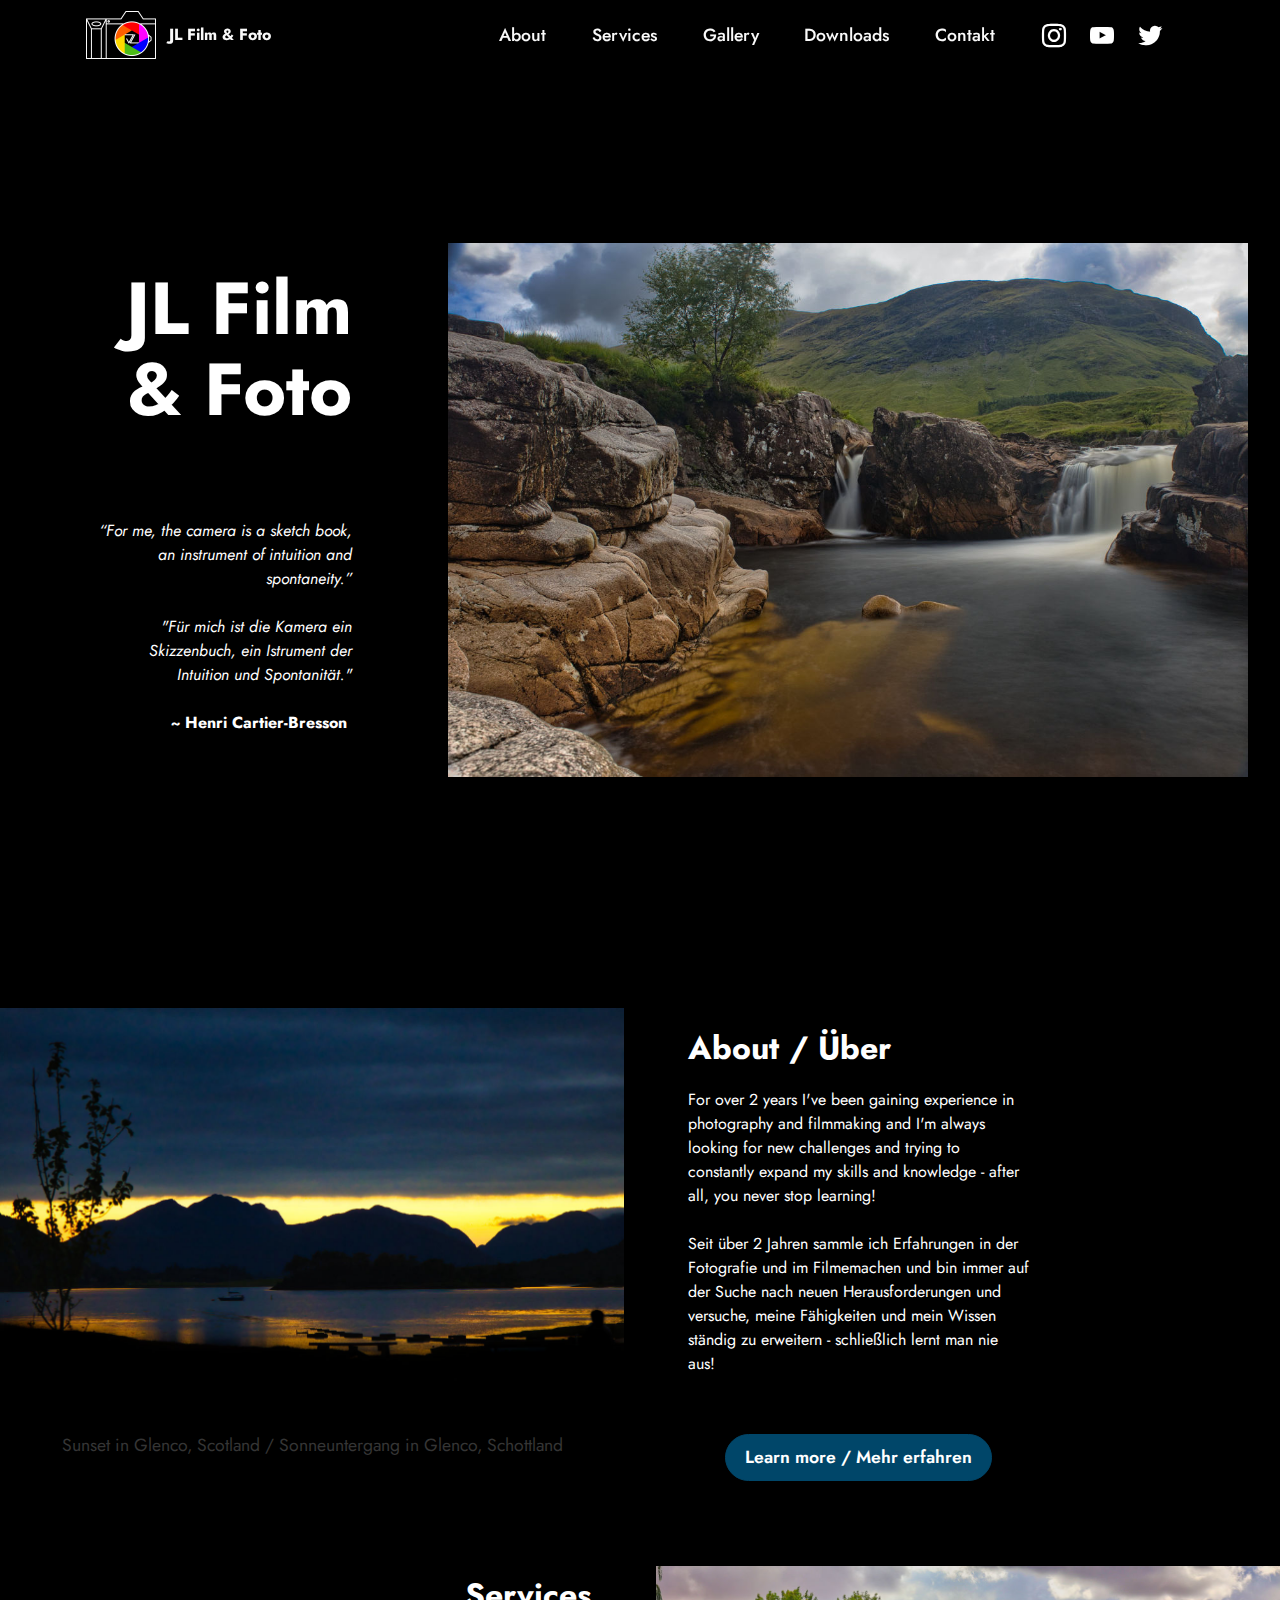
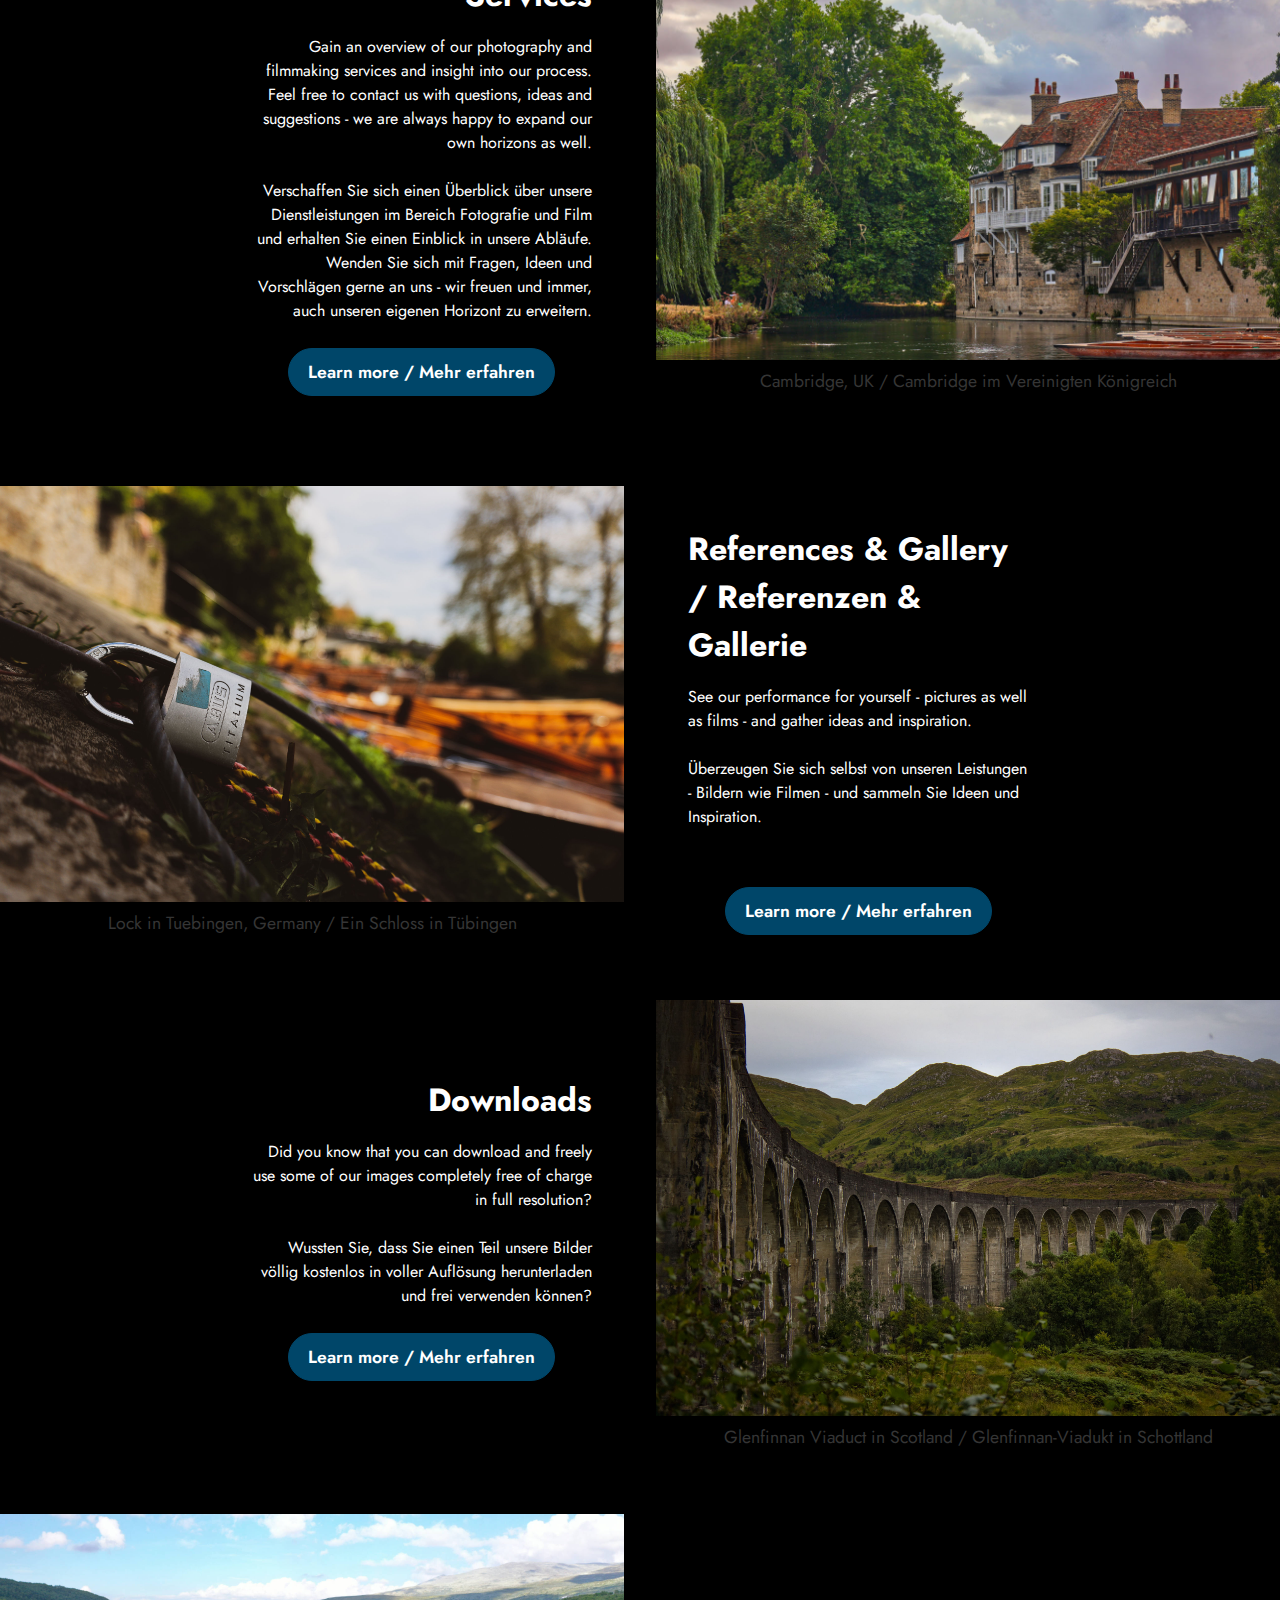
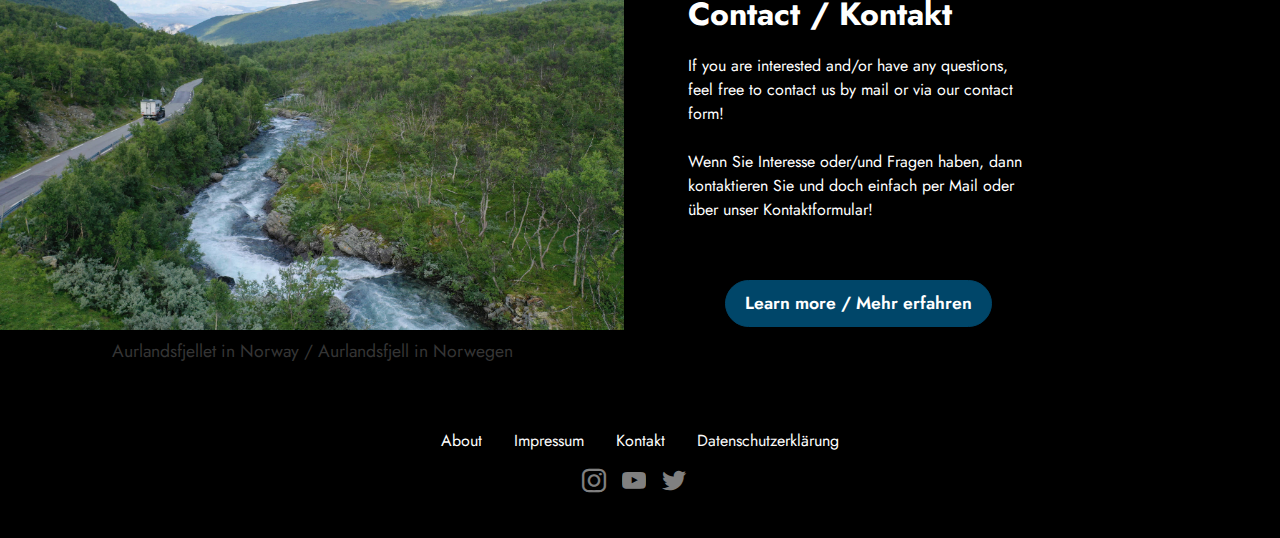
==== commit 843b6efa: "create github pages" ====
--- a/home.html
+++ b/home.html
@@ -250,7 +250,7 @@
                     
                     
                     
-                <li class="foot-menu-item mbr-fonts-style display-7">About</li><li class="foot-menu-item mbr-fonts-style display-7"><a class="text-white text-primary" href="page3.html" target="_blank">Impressum</a></li><li class="foot-menu-item mbr-fonts-style display-7"><a class="text-white text-primary" href="page2.html">Contakt</a></li><li class="foot-menu-item mbr-fonts-style display-7"><a href="page6.html" class="text-white text-primary" target="_blank">Datenschutz</a></li></ul>
+                <li class="foot-menu-item mbr-fonts-style display-7">About</li><li class="foot-menu-item mbr-fonts-style display-7"><a class="text-white text-primary" href="page3.html" target="_blank">Impressum</a></li><li class="foot-menu-item mbr-fonts-style display-7">Kontakt</li><li class="foot-menu-item mbr-fonts-style display-7"><a href="page6.html" class="text-white text-primary" target="_blank">Datenschutz</a>erklärung</li></ul>
             </div>
             <div class="row social-row">
                 <div class="social-list align-right pb-2">
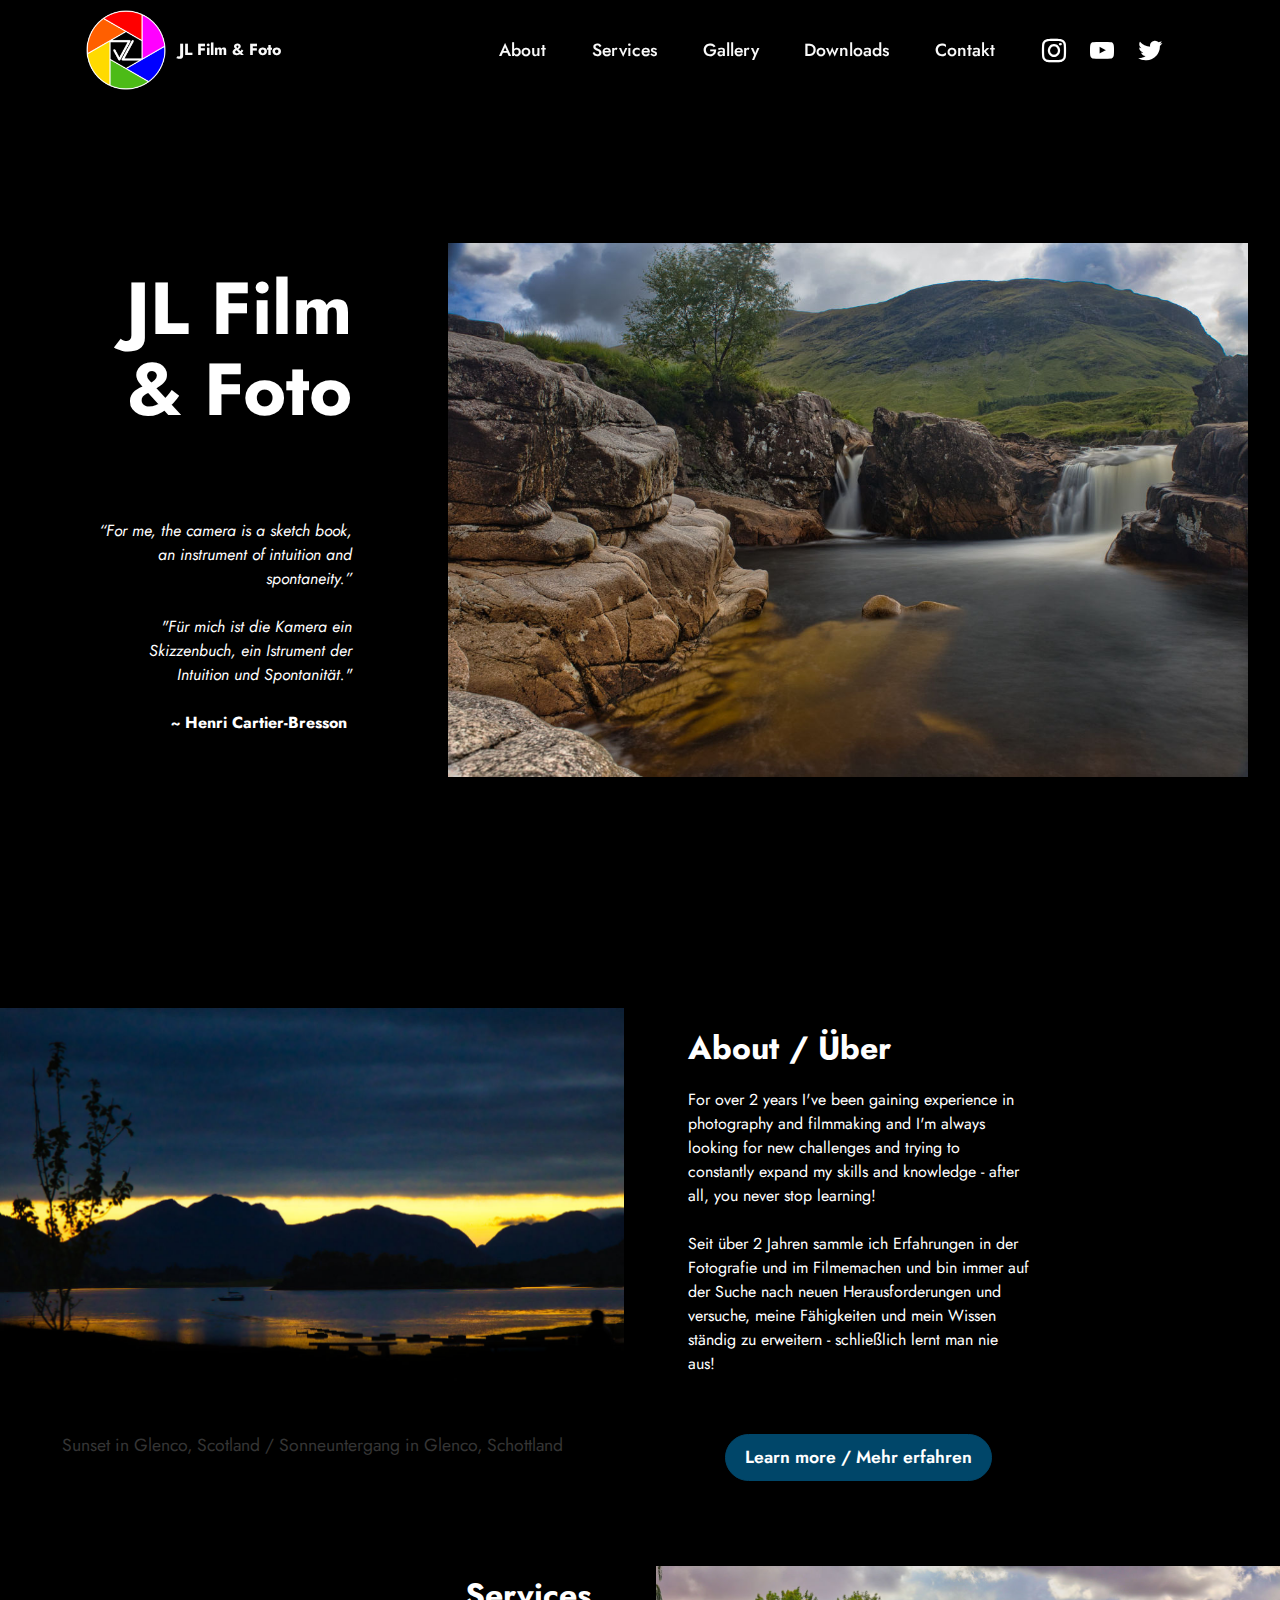
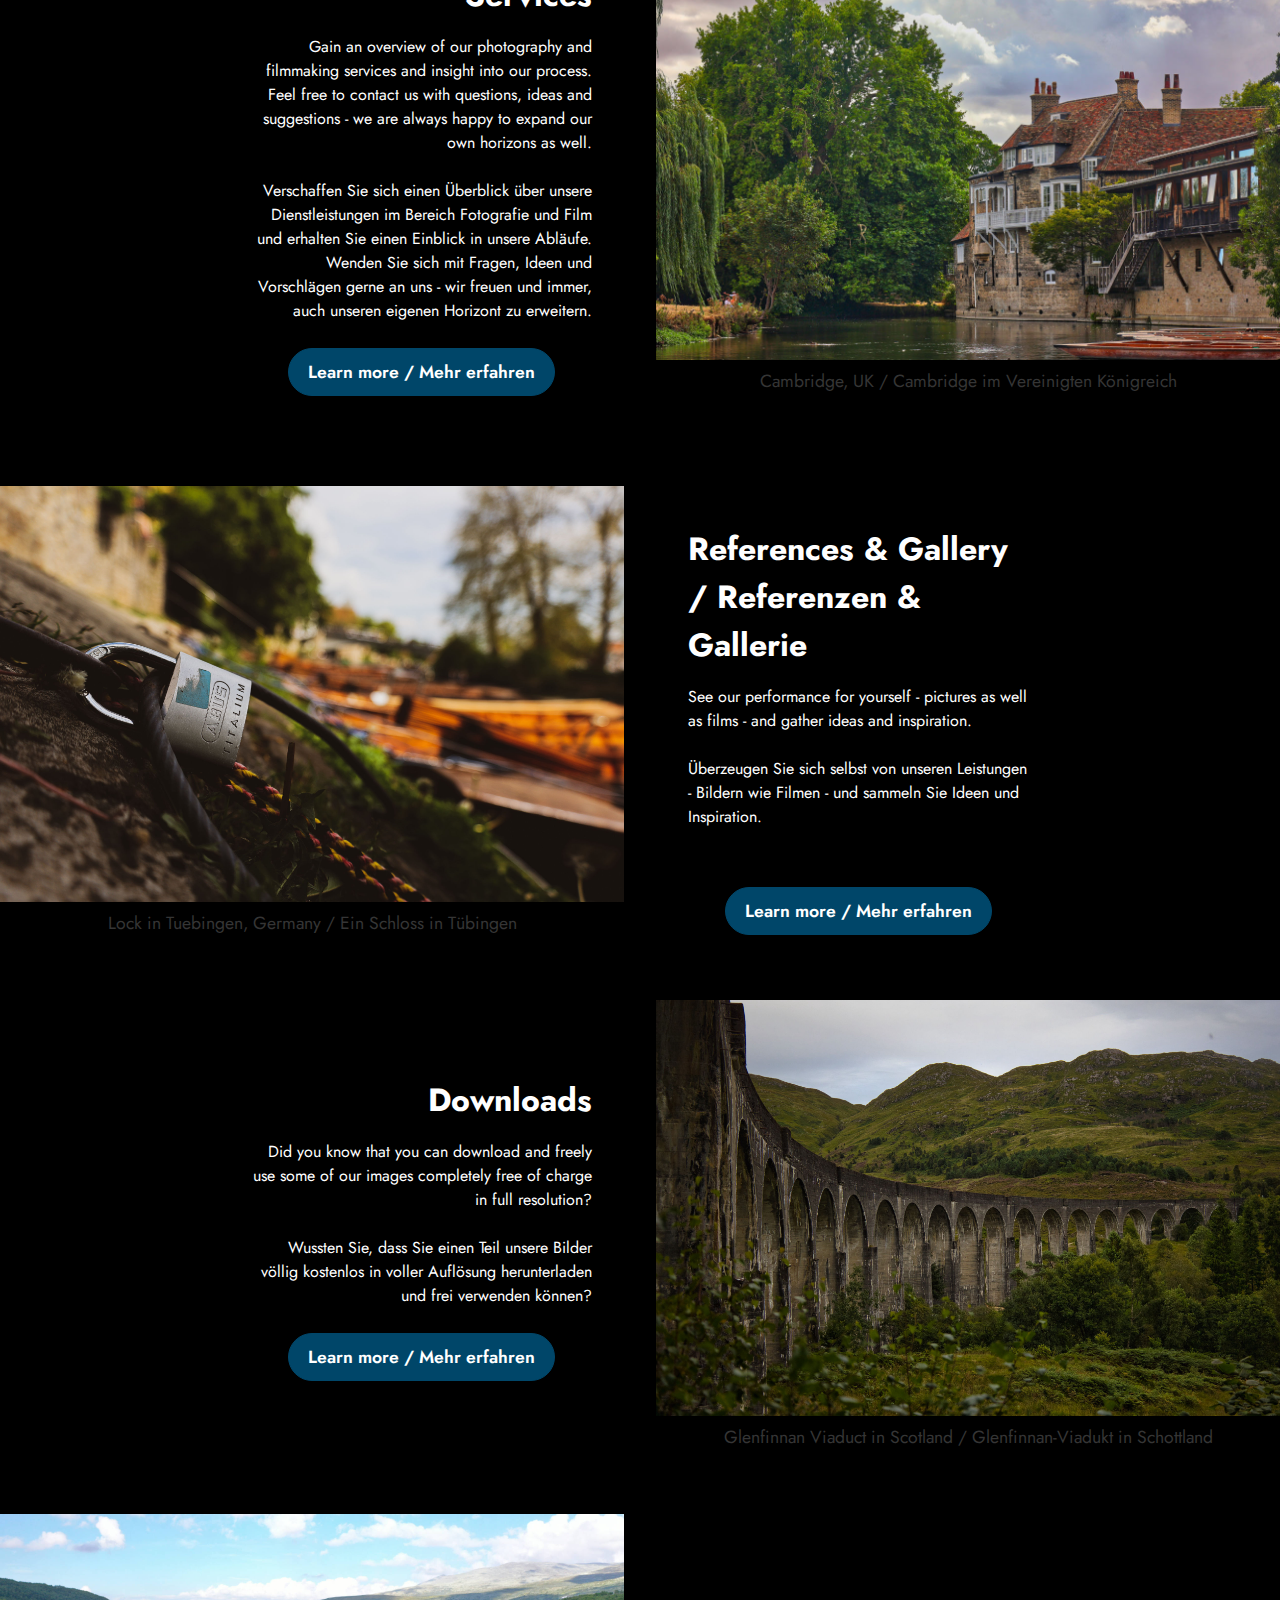
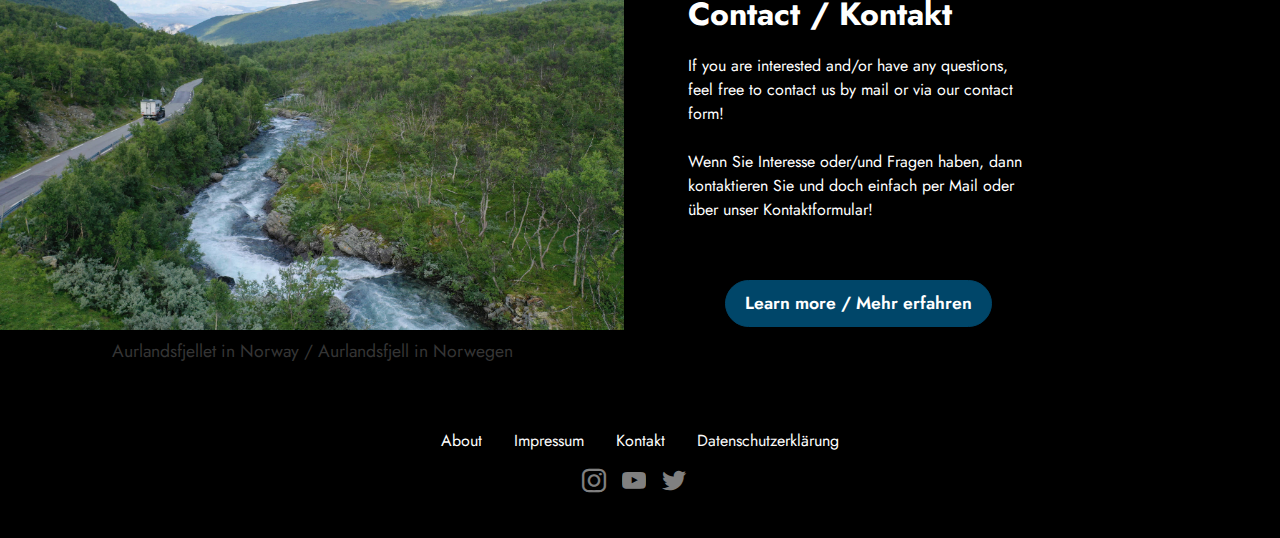
==== commit 5f69e186: "create github pages" ====
--- a/home.html
+++ b/home.html
@@ -10,7 +10,7 @@
   <meta property="og:image" content="">
   <meta name="twitter:title" content="Home">
   <meta name="viewport" content="width=device-width, initial-scale=1, minimum-scale=1">
-  <link rel="shortcut icon" href="assets/images/jl-film-foto-wei-10k-schwarz-140x96.png" type="image/x-icon">
+  <link rel="shortcut icon" href="assets/images/favorit-wei-aufschwarz-140x140.png" type="image/x-icon">
   <meta name="description" content="Ich bin ambitionierter Hobbyfotograf und -Filmemacher aus Pfullingen bei Stuttgart und stehe Ihnen für Ihre Feieren und Projekte gerne zur Verfügung.">
   
   
@@ -38,7 +38,7 @@
             <div class="navbar-brand">
                 <span class="navbar-logo">
                     <a href="home.html">
-                        <img src="assets/images/jl-film-foto-wei-10k-schwarz-140x96.png" alt="Mobirise Website Builder" style="height: 3rem;">
+                        <img src="assets/images/favorit-wei-aufschwarz-140x140.png" alt="Mobirise Website Builder" style="height: 5rem;">
                     </a>
                 </span>
                 <span class="navbar-caption-wrap"><a class="navbar-caption text-white text-primary display-7" href="home.html">JL Film &amp; Foto</a></span>
--- a/assets/mobirise/css/mbr-additional.css
+++ b/assets/mobirise/css/mbr-additional.css
@@ -843,7 +843,7 @@
 }
 @media (min-width: 992px) {
   .cid-sZXMY19iew .navbar.collapsed.opened:not(.navbar-short) .navbar-collapse {
-    max-height: calc(98.5vh - 3rem);
+    max-height: calc(98.5vh - 5rem);
   }
 }
 .cid-sZXMY19iew .navbar.collapsed .dropdown-menu .dropdown-submenu {
@@ -1539,7 +1539,7 @@
 }
 @media (min-width: 992px) {
   .cid-sZXMY19iew .navbar.collapsed.opened:not(.navbar-short) .navbar-collapse {
-    max-height: calc(98.5vh - 3rem);
+    max-height: calc(98.5vh - 5rem);
   }
 }
 .cid-sZXMY19iew .navbar.collapsed .dropdown-menu .dropdown-submenu {
@@ -2156,7 +2156,7 @@
 }
 @media (min-width: 992px) {
   .cid-sZXMY19iew .navbar.collapsed.opened:not(.navbar-short) .navbar-collapse {
-    max-height: calc(98.5vh - 3rem);
+    max-height: calc(98.5vh - 5rem);
   }
 }
 .cid-sZXMY19iew .navbar.collapsed .dropdown-menu .dropdown-submenu {
@@ -2388,6 +2388,24 @@
 }
 .cid-tre4EfbSCh .mbr-section-subtitle {
   color: #004669;
+}
+.cid-tre4EfbSCh H1 {
+  color: #ffffff;
+}
+.cid-tre4EfbSCh H2 {
+  color: #bbbbbb;
+}
+.cid-tre4EfbSCh P {
+  color: #ffffff;
+}
+.cid-tre4EfbSCh H3 {
+  color: #bbbbbb;
+}
+.cid-tre4EfbSCh li {
+  color: #ffffff;
+}
+.cid-tre4EfbSCh a {
+  color: #3df58d;
 }
 .cid-sZYKqFz1Zr {
   padding-top: 2rem;
@@ -2597,7 +2615,7 @@
 }
 @media (min-width: 992px) {
   .cid-sZXMY19iew .navbar.collapsed.opened:not(.navbar-short) .navbar-collapse {
-    max-height: calc(98.5vh - 3rem);
+    max-height: calc(98.5vh - 5rem);
   }
 }
 .cid-sZXMY19iew .navbar.collapsed .dropdown-menu .dropdown-submenu {
@@ -3073,7 +3091,7 @@
 }
 @media (min-width: 992px) {
   .cid-sZXMY19iew .navbar.collapsed.opened:not(.navbar-short) .navbar-collapse {
-    max-height: calc(98.5vh - 3rem);
+    max-height: calc(98.5vh - 5rem);
   }
 }
 .cid-sZXMY19iew .navbar.collapsed .dropdown-menu .dropdown-submenu {
@@ -5579,36 +5597,6 @@
 .cid-sZYKqFz1Zr .media-container-row .row-copirayt p {
   width: 100%;
 }
-.cid-trdYGpo8GP {
-  padding-top: 5rem;
-  padding-bottom: 5rem;
-  background-color: #000000;
-}
-.cid-trdYGpo8GP .mbr-text {
-  text-align: left;
-  color: #ffffff;
-}
-.cid-trdYGpo8GP .mbr-section-subtitle {
-  color: #004669;
-}
-.cid-trdYGpo8GP H1 {
-  color: #ffffff;
-}
-.cid-trdYGpo8GP H2 {
-  color: #bbbbbb;
-}
-.cid-trdYGpo8GP P {
-  color: #ffffff;
-}
-.cid-trdYGpo8GP H3 {
-  color: #bbbbbb;
-}
-.cid-trdYGpo8GP li {
-  color: #ffffff;
-}
-.cid-trdYGpo8GP a {
-  color: #3df58d;
-}
 .cid-sZXMY19iew {
   z-index: 1000;
   width: 100%;
@@ -5748,7 +5736,7 @@
 }
 @media (min-width: 992px) {
   .cid-sZXMY19iew .navbar.collapsed.opened:not(.navbar-short) .navbar-collapse {
-    max-height: calc(98.5vh - 3rem);
+    max-height: calc(98.5vh - 5rem);
   }
 }
 .cid-sZXMY19iew .navbar.collapsed .dropdown-menu .dropdown-submenu {
@@ -5968,6 +5956,36 @@
     max-width: calc(100% + 2rem);
     left: -1rem;
   }
+}
+.cid-trehWGCWRZ {
+  padding-top: 5rem;
+  padding-bottom: 5rem;
+  background-color: #000000;
+}
+.cid-trehWGCWRZ .mbr-text {
+  text-align: left;
+  color: #ffffff;
+}
+.cid-trehWGCWRZ .mbr-section-subtitle {
+  color: #004669;
+}
+.cid-trehWGCWRZ H1 {
+  color: #ffffff;
+}
+.cid-trehWGCWRZ H2 {
+  color: #bbbbbb;
+}
+.cid-trehWGCWRZ P {
+  color: #ffffff;
+}
+.cid-trehWGCWRZ H3 {
+  color: #bbbbbb;
+}
+.cid-trehWGCWRZ li {
+  color: #ffffff;
+}
+.cid-trehWGCWRZ a {
+  color: #3df58d;
 }
 .cid-sZYKqFz1Zr {
   padding-top: 2rem;
@@ -6177,7 +6195,7 @@
 }
 @media (min-width: 992px) {
   .cid-sZXMY19iew .navbar.collapsed.opened:not(.navbar-short) .navbar-collapse {
-    max-height: calc(98.5vh - 3rem);
+    max-height: calc(98.5vh - 5rem);
   }
 }
 .cid-sZXMY19iew .navbar.collapsed .dropdown-menu .dropdown-submenu {
@@ -7529,7 +7547,7 @@
 }
 @media (min-width: 992px) {
   .cid-tnDn5i3hde .navbar.collapsed.opened:not(.navbar-short) .navbar-collapse {
-    max-height: calc(98.5vh - 3rem);
+    max-height: calc(98.5vh - 5rem);
   }
 }
 .cid-tnDn5i3hde .navbar.collapsed .dropdown-menu .dropdown-submenu {
--- a/assets/mobirise/css/mbr-additional.css
+++ b/assets/mobirise/css/mbr-additional.css
@@ -843,7 +843,7 @@
 }
 @media (min-width: 992px) {
   .cid-sZXMY19iew .navbar.collapsed.opened:not(.navbar-short) .navbar-collapse {
-    max-height: calc(98.5vh - 3rem);
+    max-height: calc(98.5vh - 5rem);
   }
 }
 .cid-sZXMY19iew .navbar.collapsed .dropdown-menu .dropdown-submenu {
@@ -1539,7 +1539,7 @@
 }
 @media (min-width: 992px) {
   .cid-sZXMY19iew .navbar.collapsed.opened:not(.navbar-short) .navbar-collapse {
-    max-height: calc(98.5vh - 3rem);
+    max-height: calc(98.5vh - 5rem);
   }
 }
 .cid-sZXMY19iew .navbar.collapsed .dropdown-menu .dropdown-submenu {
@@ -2156,7 +2156,7 @@
 }
 @media (min-width: 992px) {
   .cid-sZXMY19iew .navbar.collapsed.opened:not(.navbar-short) .navbar-collapse {
-    max-height: calc(98.5vh - 3rem);
+    max-height: calc(98.5vh - 5rem);
   }
 }
 .cid-sZXMY19iew .navbar.collapsed .dropdown-menu .dropdown-submenu {
@@ -2388,6 +2388,24 @@
 }
 .cid-tre4EfbSCh .mbr-section-subtitle {
   color: #004669;
+}
+.cid-tre4EfbSCh H1 {
+  color: #ffffff;
+}
+.cid-tre4EfbSCh H2 {
+  color: #bbbbbb;
+}
+.cid-tre4EfbSCh P {
+  color: #ffffff;
+}
+.cid-tre4EfbSCh H3 {
+  color: #bbbbbb;
+}
+.cid-tre4EfbSCh li {
+  color: #ffffff;
+}
+.cid-tre4EfbSCh a {
+  color: #3df58d;
 }
 .cid-sZYKqFz1Zr {
   padding-top: 2rem;
@@ -2597,7 +2615,7 @@
 }
 @media (min-width: 992px) {
   .cid-sZXMY19iew .navbar.collapsed.opened:not(.navbar-short) .navbar-collapse {
-    max-height: calc(98.5vh - 3rem);
+    max-height: calc(98.5vh - 5rem);
   }
 }
 .cid-sZXMY19iew .navbar.collapsed .dropdown-menu .dropdown-submenu {
@@ -3073,7 +3091,7 @@
 }
 @media (min-width: 992px) {
   .cid-sZXMY19iew .navbar.collapsed.opened:not(.navbar-short) .navbar-collapse {
-    max-height: calc(98.5vh - 3rem);
+    max-height: calc(98.5vh - 5rem);
   }
 }
 .cid-sZXMY19iew .navbar.collapsed .dropdown-menu .dropdown-submenu {
@@ -5579,36 +5597,6 @@
 .cid-sZYKqFz1Zr .media-container-row .row-copirayt p {
   width: 100%;
 }
-.cid-trdYGpo8GP {
-  padding-top: 5rem;
-  padding-bottom: 5rem;
-  background-color: #000000;
-}
-.cid-trdYGpo8GP .mbr-text {
-  text-align: left;
-  color: #ffffff;
-}
-.cid-trdYGpo8GP .mbr-section-subtitle {
-  color: #004669;
-}
-.cid-trdYGpo8GP H1 {
-  color: #ffffff;
-}
-.cid-trdYGpo8GP H2 {
-  color: #bbbbbb;
-}
-.cid-trdYGpo8GP P {
-  color: #ffffff;
-}
-.cid-trdYGpo8GP H3 {
-  color: #bbbbbb;
-}
-.cid-trdYGpo8GP li {
-  color: #ffffff;
-}
-.cid-trdYGpo8GP a {
-  color: #3df58d;
-}
 .cid-sZXMY19iew {
   z-index: 1000;
   width: 100%;
@@ -5748,7 +5736,7 @@
 }
 @media (min-width: 992px) {
   .cid-sZXMY19iew .navbar.collapsed.opened:not(.navbar-short) .navbar-collapse {
-    max-height: calc(98.5vh - 3rem);
+    max-height: calc(98.5vh - 5rem);
   }
 }
 .cid-sZXMY19iew .navbar.collapsed .dropdown-menu .dropdown-submenu {
@@ -5968,6 +5956,36 @@
     max-width: calc(100% + 2rem);
     left: -1rem;
   }
+}
+.cid-trehWGCWRZ {
+  padding-top: 5rem;
+  padding-bottom: 5rem;
+  background-color: #000000;
+}
+.cid-trehWGCWRZ .mbr-text {
+  text-align: left;
+  color: #ffffff;
+}
+.cid-trehWGCWRZ .mbr-section-subtitle {
+  color: #004669;
+}
+.cid-trehWGCWRZ H1 {
+  color: #ffffff;
+}
+.cid-trehWGCWRZ H2 {
+  color: #bbbbbb;
+}
+.cid-trehWGCWRZ P {
+  color: #ffffff;
+}
+.cid-trehWGCWRZ H3 {
+  color: #bbbbbb;
+}
+.cid-trehWGCWRZ li {
+  color: #ffffff;
+}
+.cid-trehWGCWRZ a {
+  color: #3df58d;
 }
 .cid-sZYKqFz1Zr {
   padding-top: 2rem;
@@ -6177,7 +6195,7 @@
 }
 @media (min-width: 992px) {
   .cid-sZXMY19iew .navbar.collapsed.opened:not(.navbar-short) .navbar-collapse {
-    max-height: calc(98.5vh - 3rem);
+    max-height: calc(98.5vh - 5rem);
   }
 }
 .cid-sZXMY19iew .navbar.collapsed .dropdown-menu .dropdown-submenu {
@@ -7529,7 +7547,7 @@
 }
 @media (min-width: 992px) {
   .cid-tnDn5i3hde .navbar.collapsed.opened:not(.navbar-short) .navbar-collapse {
-    max-height: calc(98.5vh - 3rem);
+    max-height: calc(98.5vh - 5rem);
   }
 }
 .cid-tnDn5i3hde .navbar.collapsed .dropdown-menu .dropdown-submenu {
